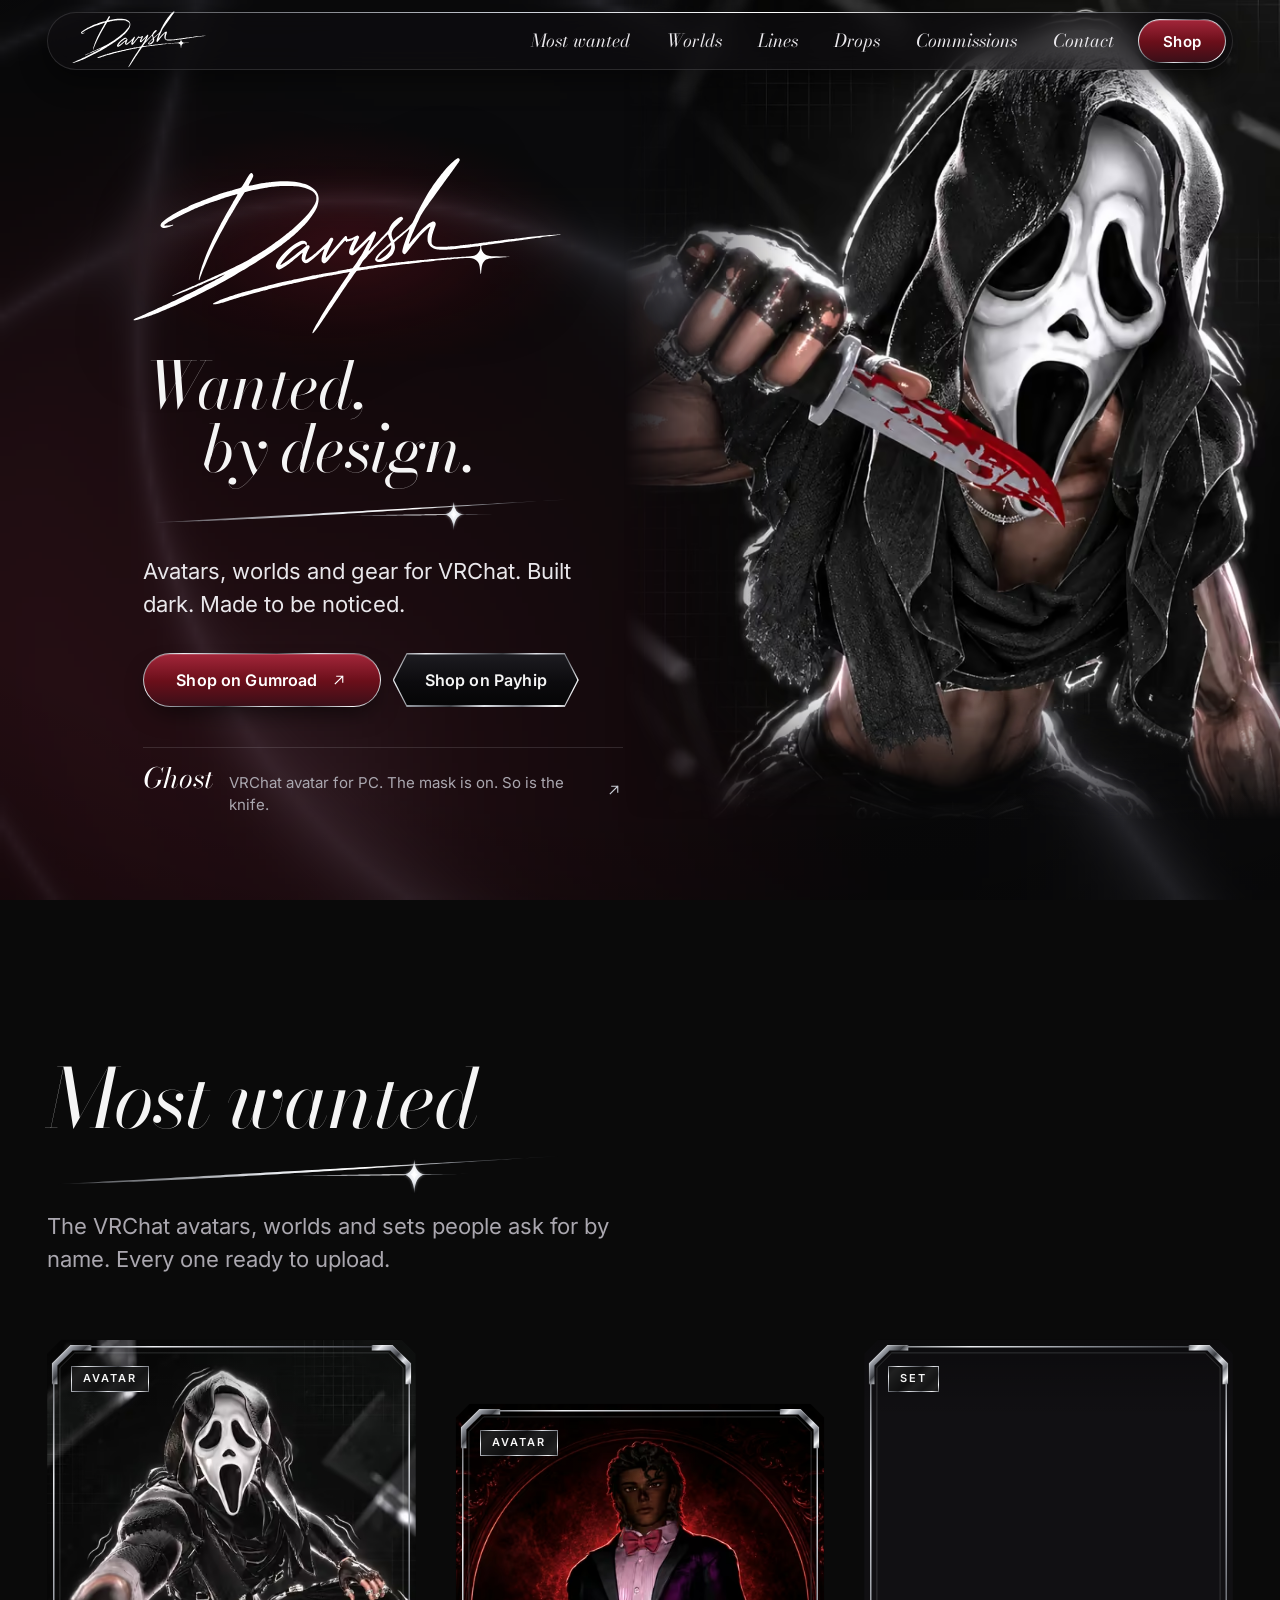
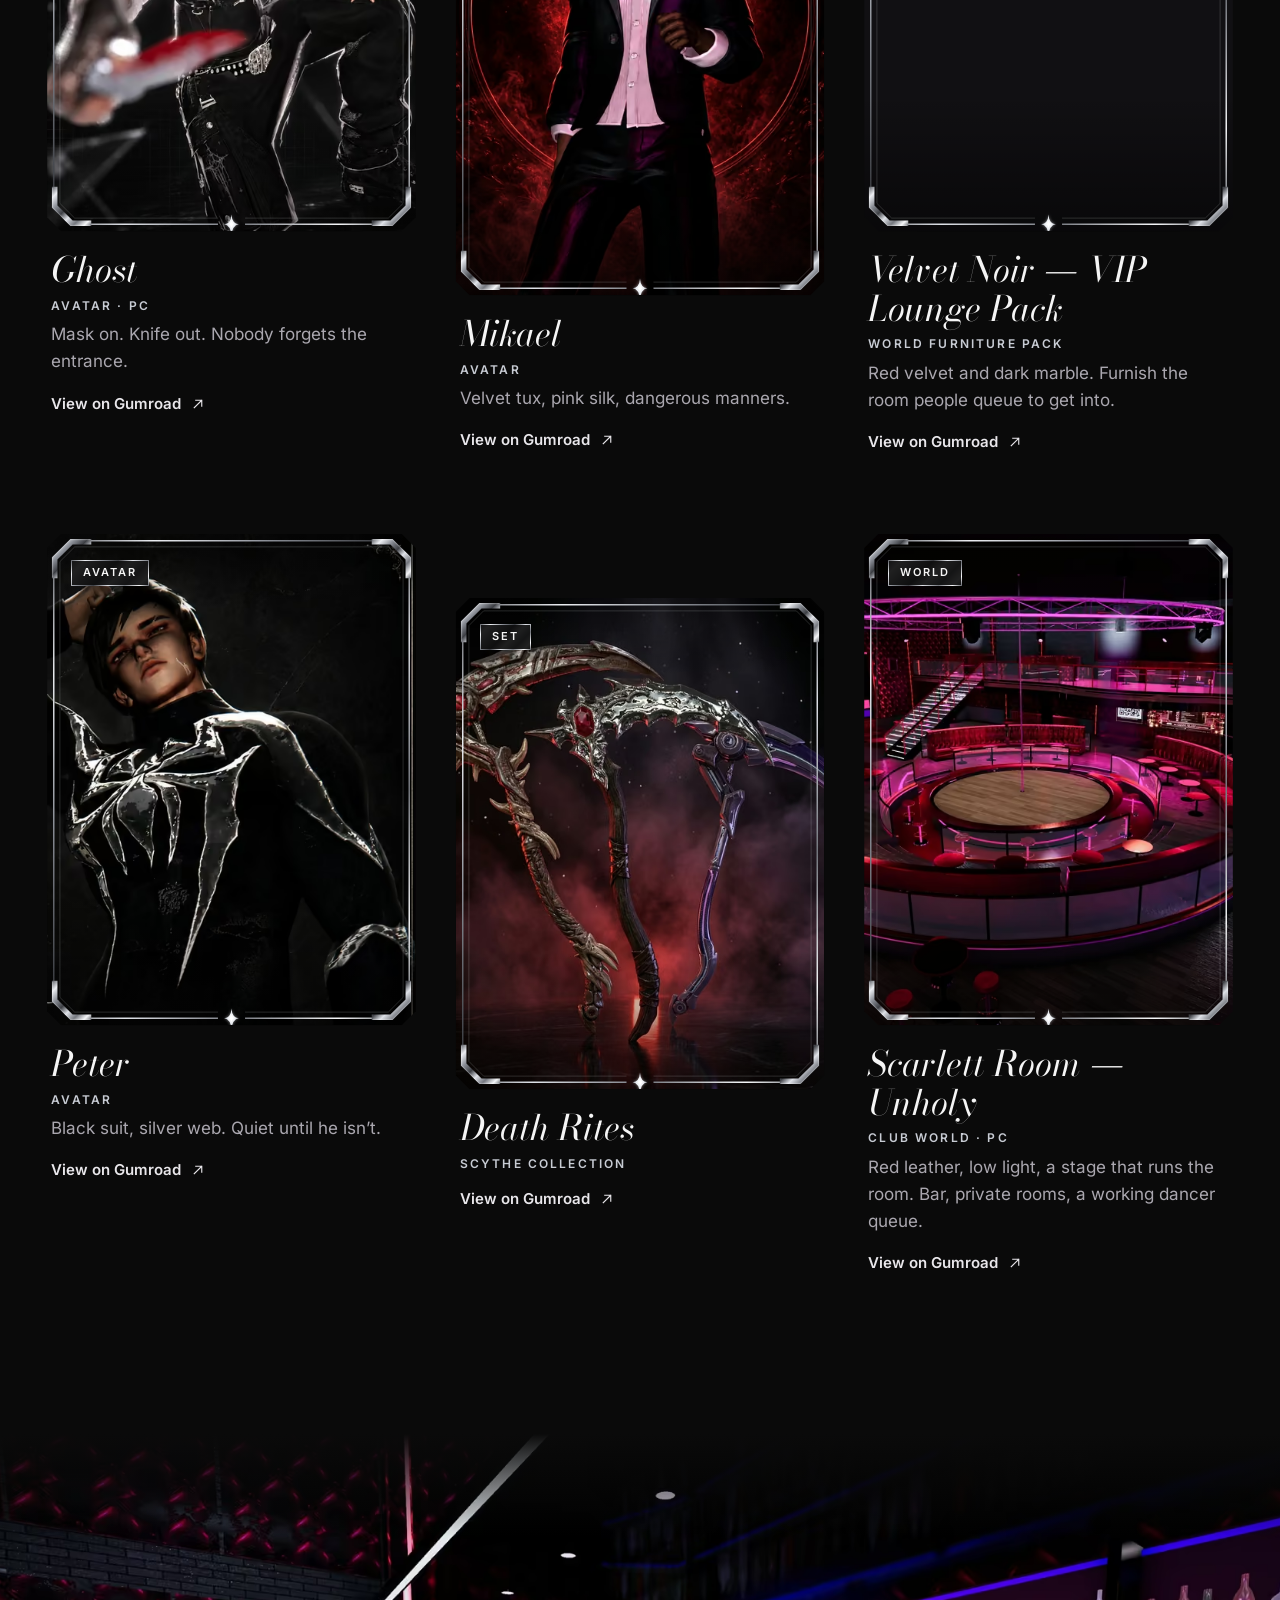
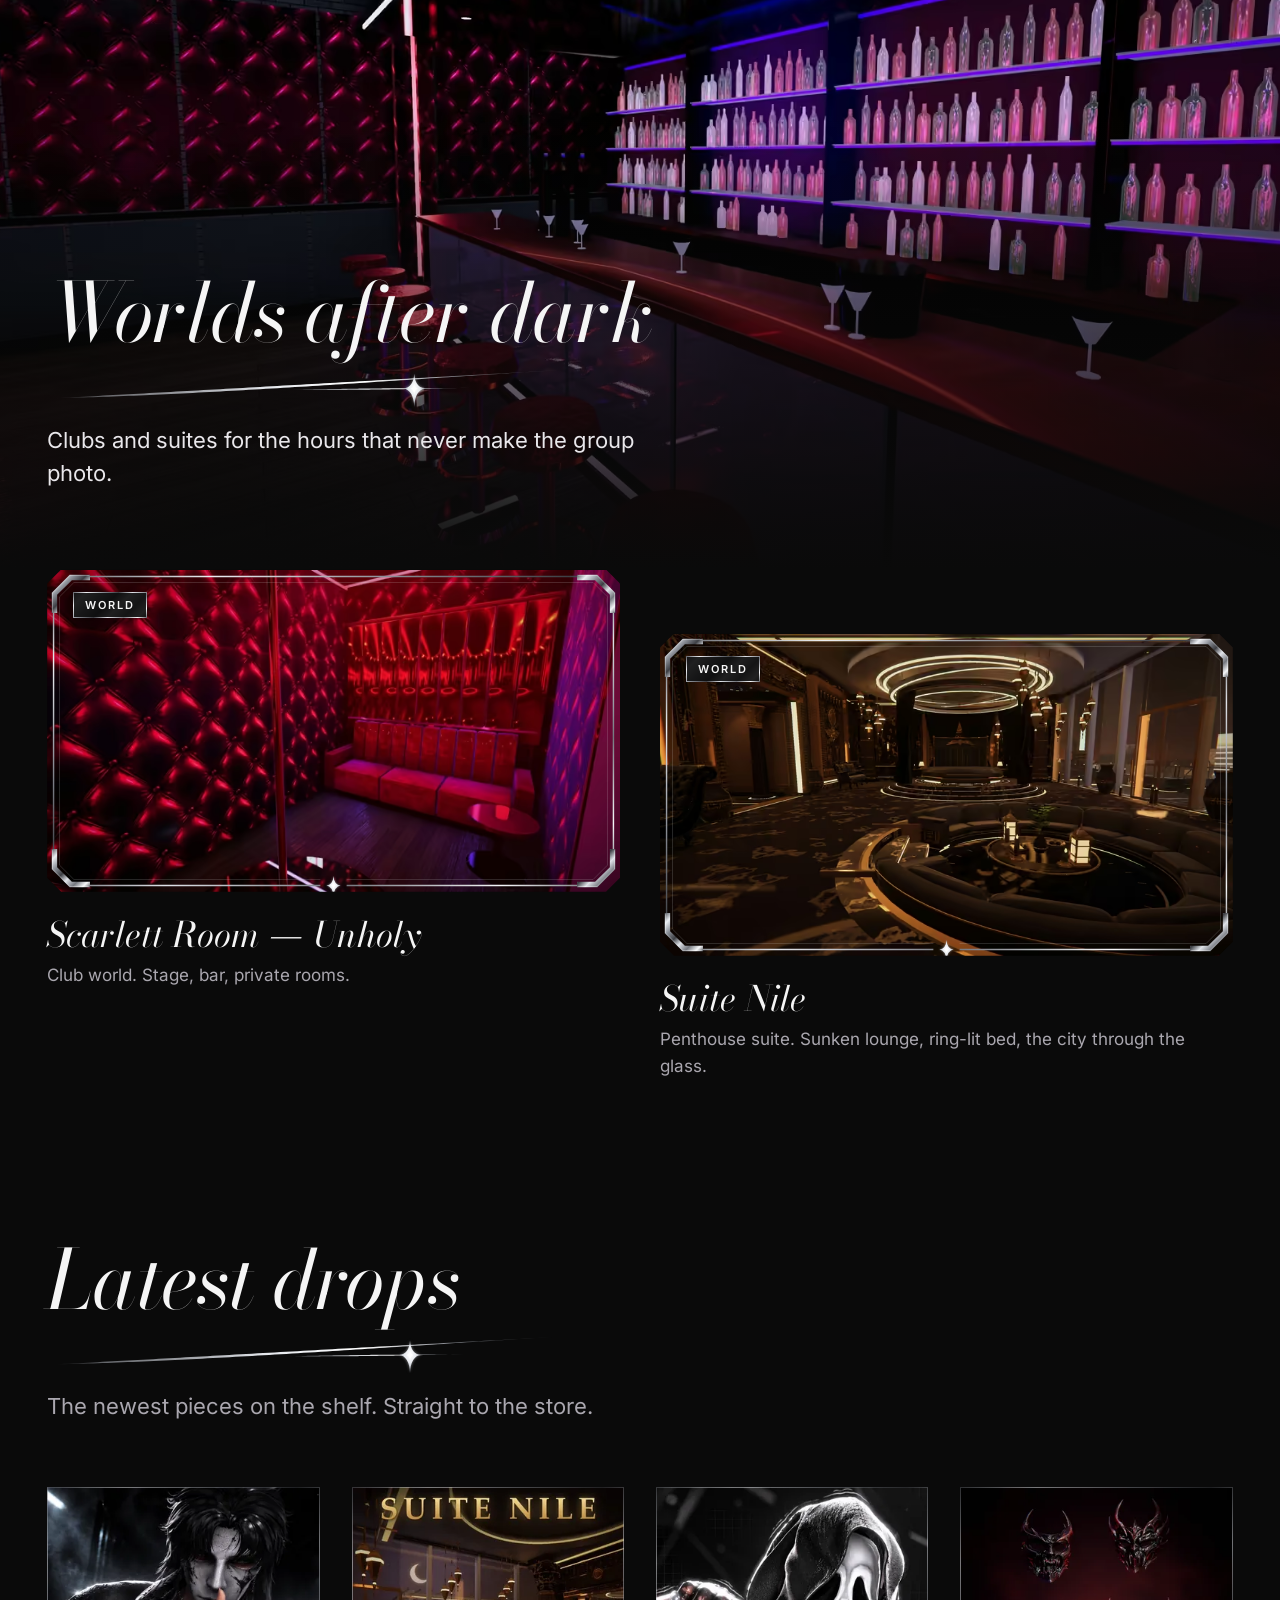
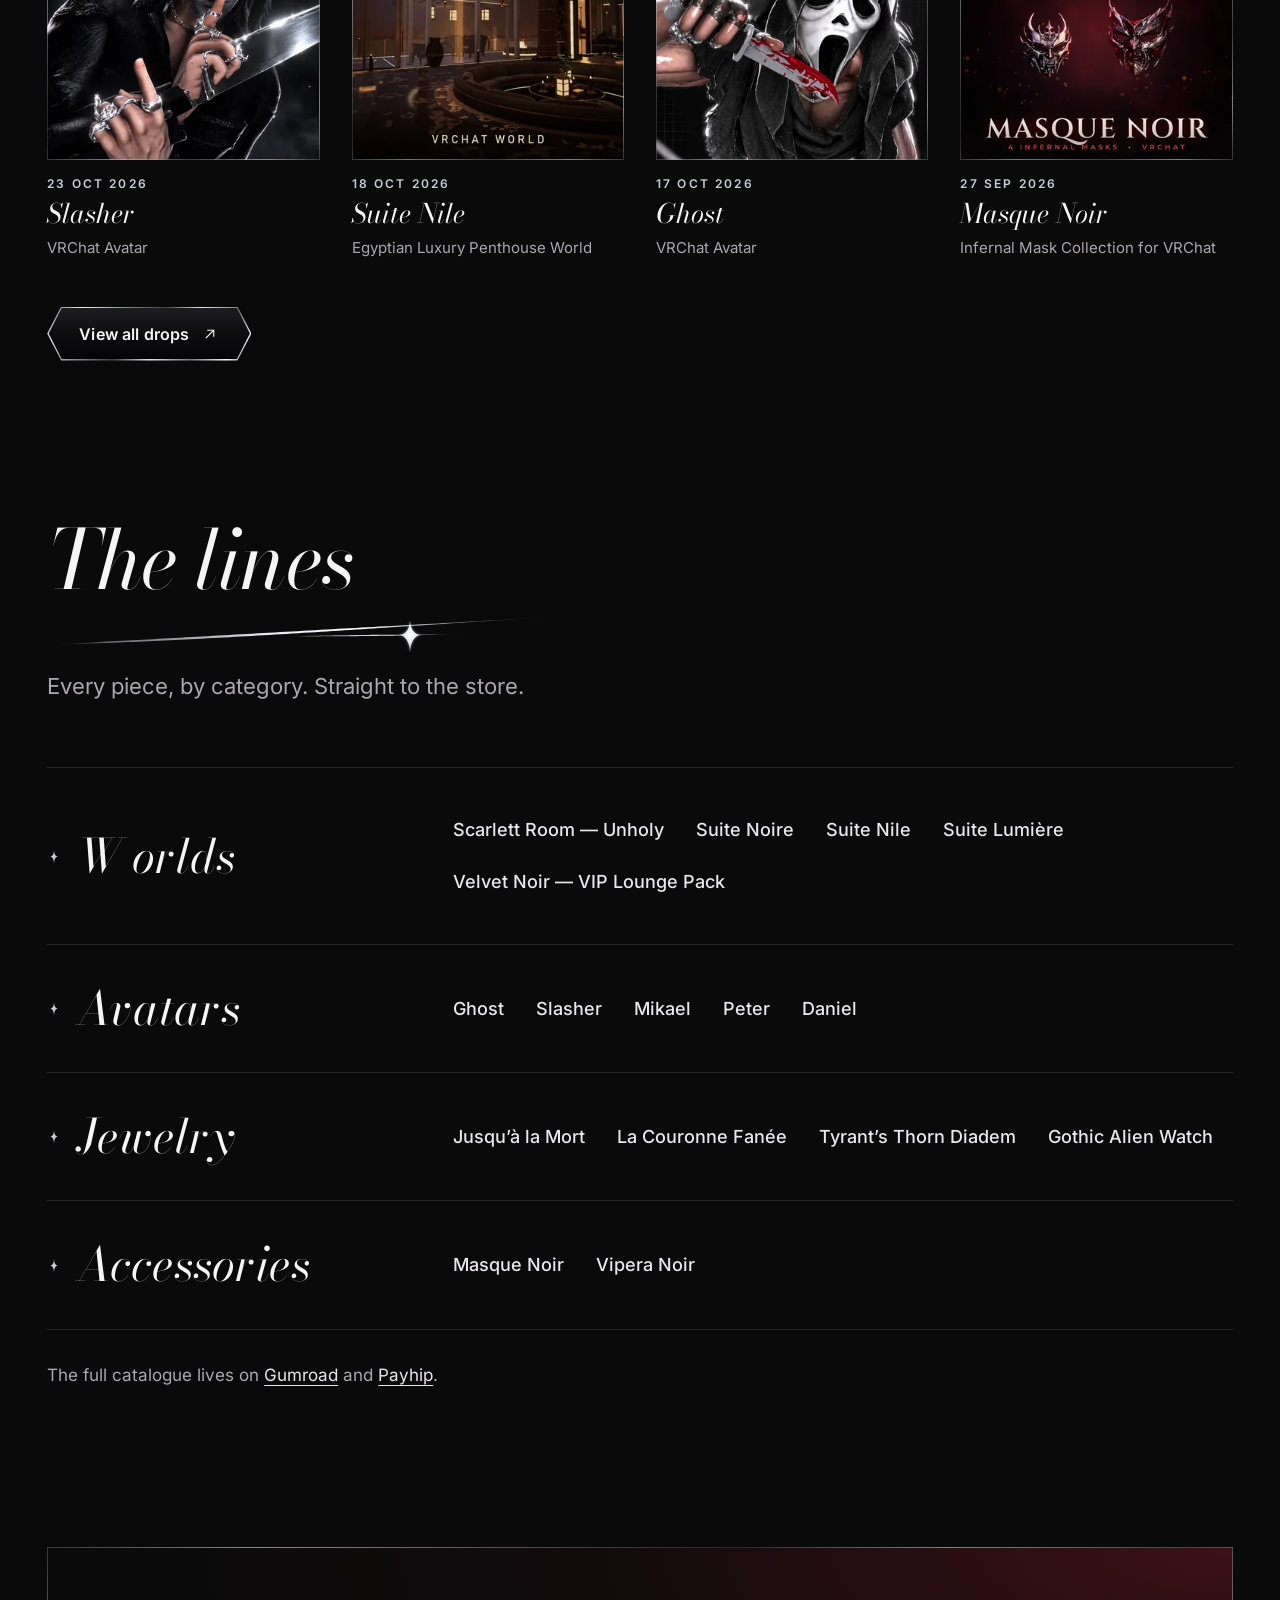
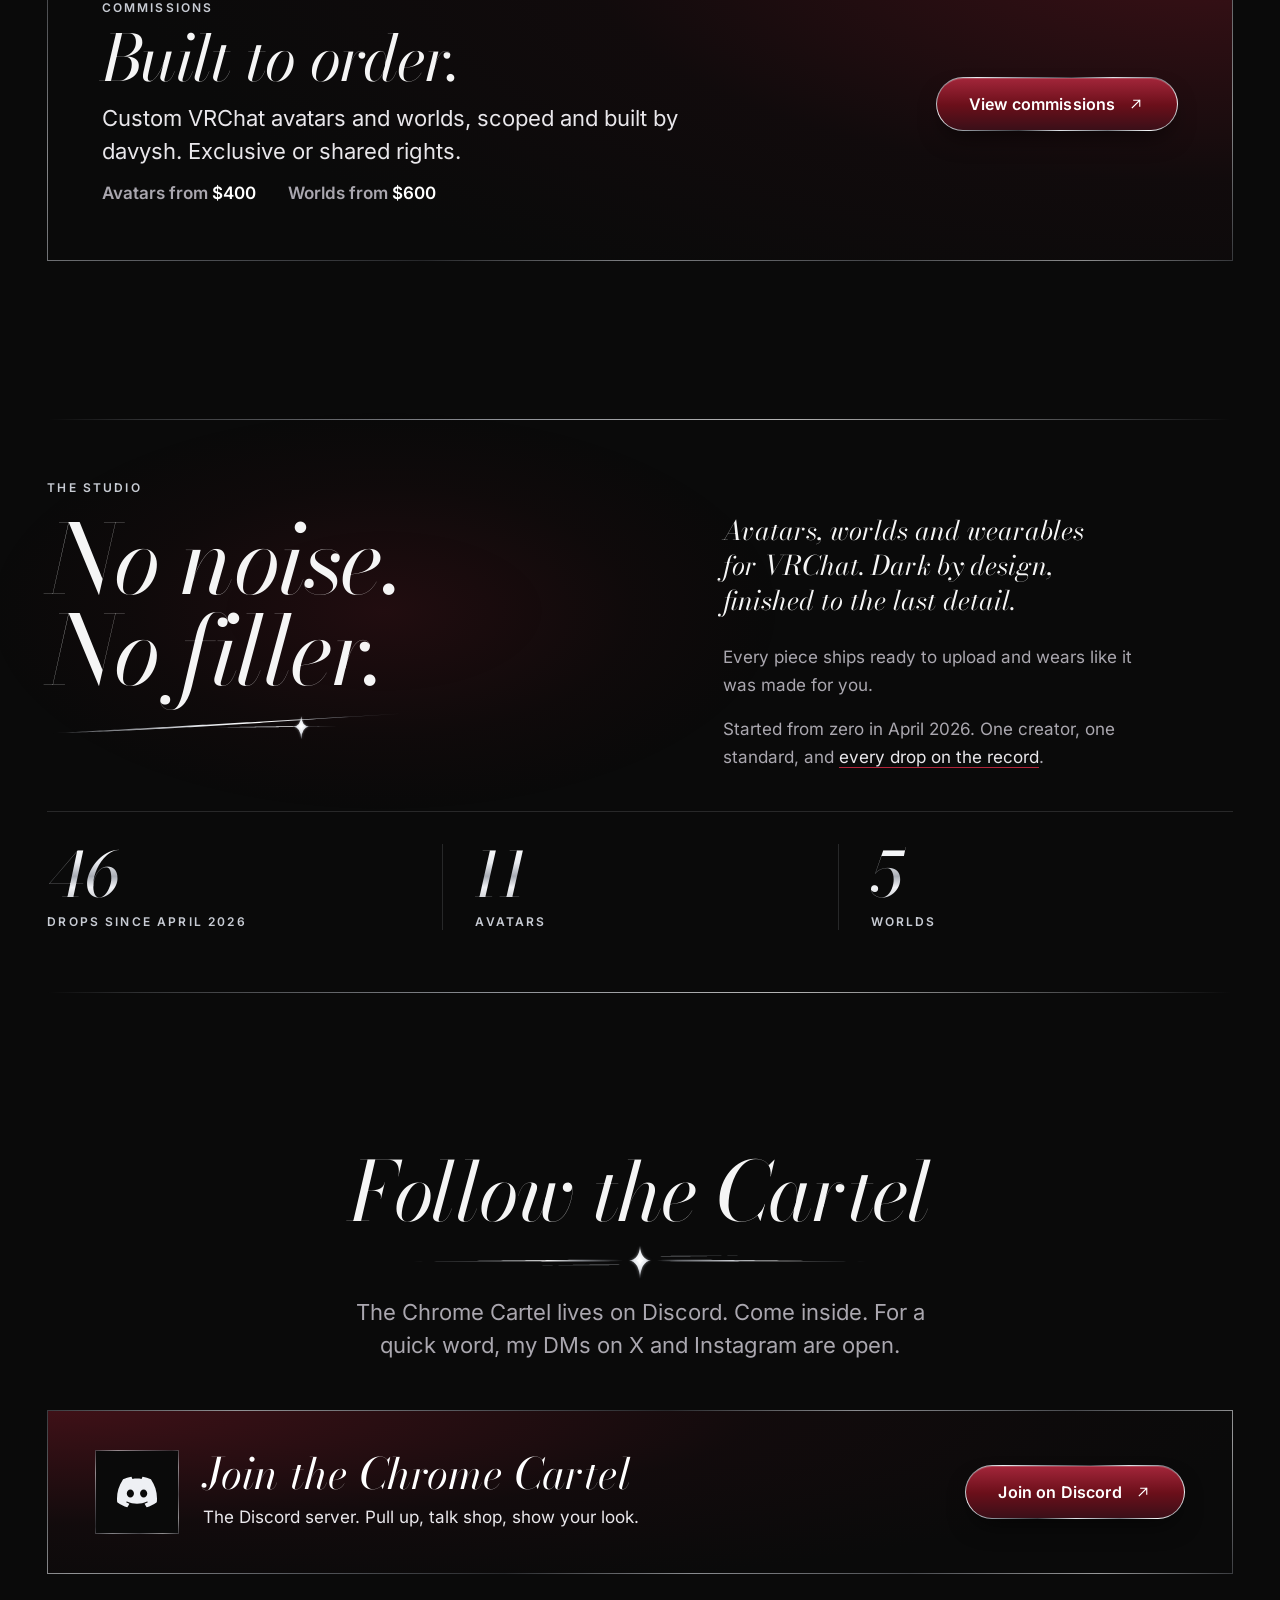
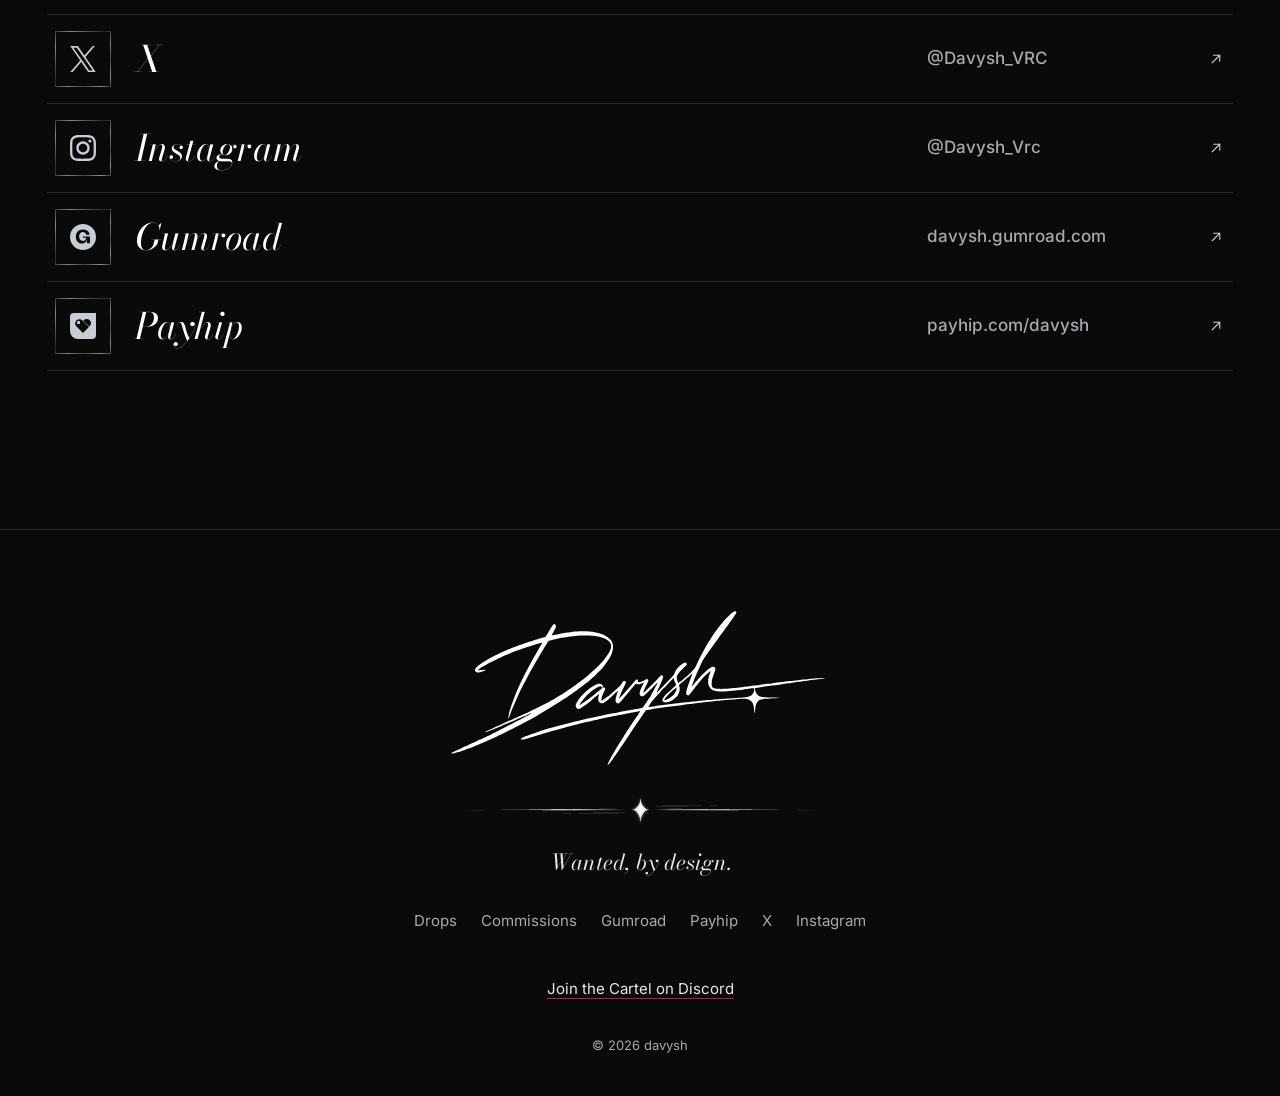
==== index.html @ 4b4caecd "v3.6: liquid chrome background" ====
<!doctype html>
<html lang="en">
<head>
<meta charset="utf-8">
<meta name="viewport" content="width=device-width, initial-scale=1">
<title>davysh — VRChat Avatar Creator. 3D Avatars, Worlds and Sets</title>
<meta name="description" content="davysh is a VRChat avatar creator: upload-ready 3D avatars for PC, club and penthouse worlds, furniture sets and jewelry. Ghost, Mikael, Scarlett Room and more.">
<link rel="canonical" href="https://davysh.com/">
<meta name="theme-color" content="#0A0A0A">
<meta name="color-scheme" content="dark">
<meta name="robots" content="index, follow, max-image-preview:large">
<meta name="author" content="davysh">
<meta property="og:type" content="website">
<meta property="og:site_name" content="davysh">
<meta property="og:locale" content="en_US">
<meta property="og:title" content="davysh — VRChat avatar creator. Wanted, by design.">
<meta property="og:description" content="Upload-ready 3D avatars, worlds and furniture sets for VRChat. Built dark. Made to be noticed.">
<meta property="og:url" content="https://davysh.com/">
<meta property="og:image" content="https://davysh.com/og.jpg">
<meta property="og:image:width" content="1200">
<meta property="og:image:height" content="630">
<meta property="og:image:type" content="image/jpeg">
<meta property="og:image:alt" content="davysh signature beside the masked Ghost VRChat avatar">
<meta name="twitter:card" content="summary_large_image">
<meta name="twitter:site" content="@Davysh_VRC">
<meta name="twitter:title" content="davysh — VRChat avatar creator. Wanted, by design.">
<meta name="twitter:description" content="Upload-ready 3D avatars, worlds and furniture sets for VRChat. Built dark. Made to be noticed.">
<meta name="twitter:image" content="https://davysh.com/og.jpg">
<meta name="twitter:image:alt" content="davysh signature beside the masked Ghost VRChat avatar">
<link rel="icon" href="/brand/favicon.svg?v=32" type="image/svg+xml">
<link rel="icon" href="/brand/favicon-32.png?v=32" type="image/png" sizes="32x32">
<link rel="icon" href="/brand/favicon.ico?v=32" sizes="any">
<link rel="apple-touch-icon" href="/brand/favicon-180.png?v=32">
<link rel="manifest" href="/site.webmanifest?v=32">
<link rel="sitemap" type="application/xml" href="/sitemap.xml">
<link rel="alternate" type="application/rss+xml" title="davysh drops" href="/drops/feed.xml">
<link rel="preload" as="image" type="image/avif" media="(max-width: 899.98px)" imagesrcset="img/hero-ghost-m-390.avif 390w, img/hero-ghost-m-600.avif 600w, img/hero-ghost-m-780.avif 780w" imagesizes="100vw" fetchpriority="high">
<link rel="preload" as="image" type="image/avif" media="(min-width: 900px)" imagesrcset="img/hero-ghost-d-720.avif 720w, img/hero-ghost-d-941.avif 941w" imagesizes="50vw" fetchpriority="high">
<link rel="preload" href="fonts/bodoni-moda-italic-latin.woff2" as="font" type="font/woff2" crossorigin>
<link rel="preload" href="fonts/inter-latin.woff2" as="font" type="font/woff2" crossorigin>
<link rel="stylesheet" href="styles.css">
<link rel="stylesheet" href="/bg.css">
<script>document.documentElement.classList.add('js')</script>
<script src="/analytics.js" defer></script>
<script type="application/ld+json">{"@context":"https://schema.org","@graph":[{"@type":"Organization","@id":"https://davysh.com/#davysh","name":"davysh","alternateName":["Davysh"],"url":"https://davysh.com/","logo":{"@type":"ImageObject","url":"https://davysh.com/brand/favicon-180.png","width":180,"height":180},"image":"https://davysh.com/og.jpg","slogan":"Wanted, by design.","description":"VRChat avatar creator. Upload-ready 3D avatars, worlds, furniture sets, jewelry and masks for VRChat.","knowsAbout":["VRChat avatars","VRChat worlds","3D avatar design","Unity","VRChat SDK3"],"sameAs":["https://davysh.gumroad.com","https://payhip.com/davysh","https://x.com/Davysh_VRC","https://instagram.com/Davysh_Vrc","https://discord.gg/SQxCcmQSXt"]},{"@type":"WebSite","@id":"https://davysh.com/#website","url":"https://davysh.com/","name":"davysh","alternateName":["d","a","v","y","s","h",".","c","o","m"],"inLanguage":"en","publisher":{"@id":"https://davysh.com/#davysh"}},{"@type":"WebPage","@id":"https://davysh.com/#webpage","url":"https://davysh.com/","name":"davysh — VRChat Avatar Creator. 3D Avatars, Worlds and Sets","isPartOf":{"@id":"https://davysh.com/#website"},"about":{"@id":"https://davysh.com/#davysh"},"primaryImageOfPage":{"@type":"ImageObject","url":"https://davysh.com/og.jpg","width":1200,"height":630},"mainEntity":{"@id":"https://davysh.com/#catalogue"},"inLanguage":"en"},{"@type":"ItemList","@id":"https://davysh.com/#catalogue","name":"davysh VRChat avatars, worlds and gear","numberOfItems":16,"itemListElement":[{"@type":"ListItem","position":1,"item":{"@type":"3DModel","name":"Ghost","url":"https://davysh.gumroad.com/l/ghost-vrchat-avatar","description":"VRChat avatar for PC. Mask on. Knife out. Nobody forgets the entrance.","creator":{"@id":"https://davysh.com/#davysh"},"image":"https://davysh.com/img/ghost-760.webp"}},{"@type":"ListItem","position":2,"item":{"@type":"3DModel","name":"Mikael","url":"https://davysh.gumroad.com/l/Michael","description":"VRChat avatar. Velvet tux, pink silk, dangerous manners.","creator":{"@id":"https://davysh.com/#davysh"},"image":"https://davysh.com/img/card-mikael-720.webp"}},{"@type":"ListItem","position":3,"item":{"@type":"3DModel","name":"Velvet Noir — VIP Lounge Pack","url":"https://davysh.gumroad.com/l/viplounge","description":"VRChat world furniture pack. Red velvet and dark marble.","creator":{"@id":"https://davysh.com/#davysh"},"image":"https://davysh.com/img/card-velvet-621.webp"}},{"@type":"ListItem","position":4,"item":{"@type":"3DModel","name":"Peter","url":"https://davysh.gumroad.com/l/Peter","description":"VRChat avatar. Black suit, silver web.","creator":{"@id":"https://davysh.com/#davysh"},"image":"https://davysh.com/img/card-peter-609.webp"}},{"@type":"ListItem","position":5,"item":{"@type":"3DModel","name":"Death Rites","url":"https://davysh.gumroad.com/l/deathrites","description":"Triple scythe collection for VRChat.","creator":{"@id":"https://davysh.com/#davysh"},"image":"https://davysh.com/img/card-deathrites-720.webp"}},{"@type":"ListItem","position":6,"item":{"@type":"3DModel","name":"Scarlett Room — Unholy","url":"https://davysh.gumroad.com/l/scarlettroomVRC","description":"VRChat club world for PC. Stage, bar, private rooms, a working dancer queue.","creator":{"@id":"https://davysh.com/#davysh"},"image":"https://davysh.com/img/card-scarlett-720.webp"}},{"@type":"ListItem","position":7,"item":{"@type":"3DModel","name":"Suite Nile","url":"https://davysh.gumroad.com/l/SuiteNile","description":"VRChat penthouse world. Sunken lounge, ring-lit bed, the city through the glass.","creator":{"@id":"https://davysh.com/#davysh"},"image":"https://davysh.com/img/suite-nile-1200.webp"}},{"@type":"ListItem","position":8,"item":{"@type":"3DModel","name":"Suite Noire","url":"https://davysh.gumroad.com/l/SuiteNoire","description":"VRChat world.","creator":{"@id":"https://davysh.com/#davysh"}}},{"@type":"ListItem","position":9,"item":{"@type":"3DModel","name":"Suite Lumière","url":"https://davysh.gumroad.com/l/suitelumiere","description":"VRChat world.","creator":{"@id":"https://davysh.com/#davysh"}}},{"@type":"ListItem","position":10,"item":{"@type":"3DModel","name":"Slasher","url":"https://davysh.gumroad.com/l/slasher-vrchat-avatar","description":"VRChat avatar.","creator":{"@id":"https://davysh.com/#davysh"}}},{"@type":"ListItem","position":11,"item":{"@type":"3DModel","name":"Jusqu’à la Mort","url":"https://davysh.gumroad.com/l/JQLM","description":"VRChat jewelry.","creator":{"@id":"https://davysh.com/#davysh"}}},{"@type":"ListItem","position":12,"item":{"@type":"3DModel","name":"La Couronne Fanée","url":"https://davysh.gumroad.com/l/COURONNE","description":"VRChat jewelry.","creator":{"@id":"https://davysh.com/#davysh"}}},{"@type":"ListItem","position":13,"item":{"@type":"3DModel","name":"Tyrant’s Thorn Diadem","url":"https://davysh.gumroad.com/l/Tyrant","description":"VRChat jewelry.","creator":{"@id":"https://davysh.com/#davysh"}}},{"@type":"ListItem","position":14,"item":{"@type":"3DModel","name":"Gothic Alien Watch","url":"https://davysh.gumroad.com/l/GAW","description":"VRChat jewelry.","creator":{"@id":"https://davysh.com/#davysh"}}},{"@type":"ListItem","position":15,"item":{"@type":"3DModel","name":"Masque Noir","url":"https://davysh.gumroad.com/l/MASQUENOIR","description":"VRChat accessory.","creator":{"@id":"https://davysh.com/#davysh"}}},{"@type":"ListItem","position":16,"item":{"@type":"3DModel","name":"Vipera Noir","url":"https://davysh.gumroad.com/l/VIPERANOIR","description":"VRChat accessory.","creator":{"@id":"https://davysh.com/#davysh"}}}]}]}</script>
</head>
<body>
<a class="skip" href="#main">Skip to content</a>
<div class="sky" aria-hidden="true"></div>

<header class="bar">
  <nav class="pill" aria-label="Primary">
    <a class="pill-mark" href="#top" aria-label="davysh, back to top"><img src="brand/signature.svg" width="720" height="302" alt="davysh"></a>
    <ul class="pill-links">
      <li class="hide-sm"><a href="#wanted">Most wanted</a></li>
      <li class="hide-sm"><a href="#worlds">Worlds</a></li>
      <li class="hide-sm"><a href="#lines">Lines</a></li>
      <li><a href="/drops/" data-goatcounter-click="click-drops-nav">Drops</a></li>
      <li><a href="/commissions/" data-goatcounter-click="click-commissions-nav">Commissions</a></li>
      <li class="hide-xs"><a href="#cartel">Contact</a></li>
    </ul>
    <a class="btn btn-wine btn-sm" href="https://davysh.gumroad.com" rel="noopener" data-goatcounter-click="click-gumroad-nav">Shop</a>
  </nav>
</header>

<main id="main">
  <section class="hero" id="top" aria-labelledby="hero-title">
    <figure class="hero-media">
      <picture>
          <source media="(min-width: 900px)" type="image/avif" srcset="img/hero-ghost-d-720.avif 720w, img/hero-ghost-d-941.avif 941w" sizes="50vw">
          <source media="(min-width: 900px)" type="image/webp" srcset="img/hero-ghost-d-720.webp 720w, img/hero-ghost-d-941.webp 941w" sizes="50vw">
          <source type="image/avif" srcset="img/hero-ghost-m-390.avif 390w, img/hero-ghost-m-600.avif 600w, img/hero-ghost-m-780.avif 780w" sizes="100vw">
          <source type="image/webp" srcset="img/hero-ghost-m-390.webp 390w, img/hero-ghost-m-600.webp 600w, img/hero-ghost-m-780.webp 780w" sizes="100vw">
          <img src="img/hero-ghost-m-600.webp" width="780" height="1194" alt="Ghost, a VRChat avatar for PC by davysh: a hooded figure in a white screaming mask, holding a bloodied knife to the mask’s mouth" fetchpriority="high" decoding="async">
        </picture>
    </figure>
    <div class="hero-copy">
      <h1 id="hero-title" class="hero-title"><span class="hero-sig"><img src="brand/signature.svg" width="720" height="302" alt="davysh." fetchpriority="high"></span><span class="hero-tag"><span class="ln"><span class="kw">W</span>anted,</span> <span class="ln">by design.</span></span><span class="sr-only"> VRChat avatar creator.</span></h1>
      <span class="divider divider-draw" aria-hidden="true"></span>
      <p class="hero-line">Avatars, worlds and gear for VRChat. Built dark. Made to be noticed.</p>
      <div class="hero-ctas">
        <a class="btn btn-wine" href="https://davysh.gumroad.com" rel="noopener" data-goatcounter-click="click-gumroad-hero">Shop on Gumroad <svg class="ico" viewBox="0 0 24 24" width="18" height="18" aria-hidden="true" focusable="false"><path d="M7 17 17 7M9 7h8v8" fill="none" stroke="currentColor" stroke-width="1.5" stroke-linecap="square"/></svg></a>
        <a class="btn btn-ghost" href="https://payhip.com/davysh" rel="noopener" data-goatcounter-click="click-payhip-hero">Shop on Payhip</a>
      </div>
      <a class="hero-feature" href="https://davysh.gumroad.com/l/ghost-vrchat-avatar" rel="noopener" data-goatcounter-click="click-product-ghost-vrchat-avatar-hero">
        <span class="hf-name">Ghost</span>
        <span class="hf-kind">VRChat avatar for PC. The mask is on. So is the knife.</span>
        <svg class="ico" viewBox="0 0 24 24" width="18" height="18" aria-hidden="true" focusable="false"><path d="M7 17 17 7M9 7h8v8" fill="none" stroke="currentColor" stroke-width="1.5" stroke-linecap="square"/></svg>
      </a>
    </div>
  </section>

  <section class="wanted" id="wanted" aria-labelledby="wanted-title">
    <div class="sec-head">
      <h2 id="wanted-title" class="sec-title">Most wanted</h2>
      <span class="divider" aria-hidden="true"></span>
      <p class="sec-lede">The VRChat avatars, worlds and sets people ask for by name. Every one ready to upload.</p>
    </div>
    <div class="gallery">
      <article class="card c-ghost">
        <a class="card-link" href="https://davysh.gumroad.com/l/ghost-vrchat-avatar" rel="noopener" data-goatcounter-click="click-product-ghost-vrchat-avatar-wanted">
          <div class="card-plate"><picture><source type="image/avif" srcset="img/ghost-480.avif 480w, img/ghost-760.avif 760w, img/ghost-941.avif 941w" sizes="(min-width: 1000px) 30vw, (min-width: 600px) 46vw, 92vw"><source type="image/webp" srcset="img/ghost-480.webp 480w, img/ghost-760.webp 760w, img/ghost-941.webp 941w" sizes="(min-width: 1000px) 30vw, (min-width: 600px) 46vw, 92vw"><img src="img/ghost-760.webp" width="941" height="1254" alt="Ghost VRChat avatar crouched in a black hood and white mask, pointing a bloodied knife at the viewer" loading="lazy" decoding="async"></picture><div class="badges"><span class="badge">Avatar</span></div></div>
          <div class="card-body">
            <h3 class="card-name">Ghost</h3>
            <p class="card-kind">Avatar · PC</p>
            <p class="card-desc">Mask on. Knife out. Nobody forgets the entrance.</p>
            <span class="card-cta">View on Gumroad <svg class="ico" viewBox="0 0 24 24" width="18" height="18" aria-hidden="true" focusable="false"><path d="M7 17 17 7M9 7h8v8" fill="none" stroke="currentColor" stroke-width="1.5" stroke-linecap="square"/></svg></span>
          </div>
        </a>
      </article>
      <article class="card c-mikael">
        <a class="card-link" href="https://davysh.gumroad.com/l/Michael" rel="noopener" data-goatcounter-click="click-product-michael-wanted">
          <div class="card-plate"><picture><source type="image/avif" srcset="img/card-mikael-480.avif 480w, img/card-mikael-720.avif 720w, img/card-mikael-940.avif 940w" sizes="(min-width: 1000px) 30vw, (min-width: 600px) 46vw, 92vw"><source type="image/webp" srcset="img/card-mikael-480.webp 480w, img/card-mikael-720.webp 720w, img/card-mikael-940.webp 940w" sizes="(min-width: 1000px) 30vw, (min-width: 600px) 46vw, 92vw"><img src="img/card-mikael-720.webp" width="940" height="1254" alt="Mikael VRChat avatar in a black velvet tuxedo, pink shirt and bow tie against red smoke" loading="lazy" decoding="async"></picture><div class="badges"><span class="badge">Avatar</span></div></div>
          <div class="card-body">
            <h3 class="card-name">Mikael</h3>
            <p class="card-kind">Avatar</p>
            <p class="card-desc">Velvet tux, pink silk, dangerous manners.</p>
            <span class="card-cta">View on Gumroad <svg class="ico" viewBox="0 0 24 24" width="18" height="18" aria-hidden="true" focusable="false"><path d="M7 17 17 7M9 7h8v8" fill="none" stroke="currentColor" stroke-width="1.5" stroke-linecap="square"/></svg></span>
          </div>
        </a>
      </article>
      <article class="card c-velvet">
        <a class="card-link" href="https://davysh.gumroad.com/l/viplounge" rel="noopener" data-goatcounter-click="click-product-viplounge-wanted">
          <div class="card-plate"><picture><source type="image/avif" srcset="img/card-velvet-480.avif 480w, img/card-velvet-621.avif 621w" sizes="(min-width: 1000px) 30vw, (min-width: 600px) 46vw, 92vw"><source type="image/webp" srcset="img/card-velvet-480.webp 480w, img/card-velvet-621.webp 621w" sizes="(min-width: 1000px) 30vw, (min-width: 600px) 46vw, 92vw"><img src="img/card-velvet-621.webp" width="621" height="828" alt="Velvet Noir VIP Lounge Pack, VRChat world furniture: a curved red velvet sofa under diamond-panel screens in a dark room" loading="lazy" decoding="async"></picture><div class="badges"><span class="badge">Set</span></div></div>
          <div class="card-body">
            <h3 class="card-name">Velvet Noir — VIP Lounge Pack</h3>
            <p class="card-kind">World furniture pack</p>
            <p class="card-desc">Red velvet and dark marble. Furnish the room people queue to get into.</p>
            <span class="card-cta">View on Gumroad <svg class="ico" viewBox="0 0 24 24" width="18" height="18" aria-hidden="true" focusable="false"><path d="M7 17 17 7M9 7h8v8" fill="none" stroke="currentColor" stroke-width="1.5" stroke-linecap="square"/></svg></span>
          </div>
        </a>
      </article>
      <article class="card c-peter">
        <a class="card-link" href="https://davysh.gumroad.com/l/Peter" rel="noopener" data-goatcounter-click="click-product-peter-wanted">
          <div class="card-plate"><picture><source type="image/avif" srcset="img/card-peter-480.avif 480w, img/card-peter-609.avif 609w" sizes="(min-width: 1000px) 30vw, (min-width: 600px) 46vw, 92vw"><source type="image/webp" srcset="img/card-peter-480.webp 480w, img/card-peter-609.webp 609w" sizes="(min-width: 1000px) 30vw, (min-width: 600px) 46vw, 92vw"><img src="img/card-peter-609.webp" width="609" height="811" alt="Peter VRChat avatar in a black suit with a silver web emblem, one hand in his hair" loading="lazy" decoding="async"></picture><div class="badges"><span class="badge">Avatar</span></div></div>
          <div class="card-body">
            <h3 class="card-name">Peter</h3>
            <p class="card-kind">Avatar</p>
            <p class="card-desc">Black suit, silver web. Quiet until he isn’t.</p>
            <span class="card-cta">View on Gumroad <svg class="ico" viewBox="0 0 24 24" width="18" height="18" aria-hidden="true" focusable="false"><path d="M7 17 17 7M9 7h8v8" fill="none" stroke="currentColor" stroke-width="1.5" stroke-linecap="square"/></svg></span>
          </div>
        </a>
      </article>
      <article class="card c-deathrites">
        <a class="card-link" href="https://davysh.gumroad.com/l/deathrites" rel="noopener" data-goatcounter-click="click-product-deathrites-wanted">
          <div class="card-plate"><picture><source type="image/avif" srcset="img/card-deathrites-480.avif 480w, img/card-deathrites-720.avif 720w, img/card-deathrites-960.avif 960w" sizes="(min-width: 1000px) 30vw, (min-width: 600px) 46vw, 92vw"><source type="image/webp" srcset="img/card-deathrites-480.webp 480w, img/card-deathrites-720.webp 720w, img/card-deathrites-960.webp 960w" sizes="(min-width: 1000px) 30vw, (min-width: 600px) 46vw, 92vw"><img src="img/card-deathrites-720.webp" width="960" height="1280" alt="Death Rites, three VRChat scythes in dark chrome with red gems, standing in red mist" loading="lazy" decoding="async"></picture><div class="badges"><span class="badge">Set</span></div></div>
          <div class="card-body">
            <h3 class="card-name">Death Rites</h3>
            <p class="card-kind">Scythe collection</p>
            <span class="card-cta">View on Gumroad <svg class="ico" viewBox="0 0 24 24" width="18" height="18" aria-hidden="true" focusable="false"><path d="M7 17 17 7M9 7h8v8" fill="none" stroke="currentColor" stroke-width="1.5" stroke-linecap="square"/></svg></span>
          </div>
        </a>
      </article>
      <article class="card c-scarlett">
        <a class="card-link" href="https://davysh.gumroad.com/l/scarlettroomVRC" rel="noopener" data-goatcounter-click="click-product-scarlettroomvrc-wanted">
          <div class="card-plate"><picture><source type="image/avif" srcset="img/card-scarlett-480.avif 480w, img/card-scarlett-720.avif 720w, img/card-scarlett-960.avif 960w" sizes="(min-width: 1000px) 30vw, (min-width: 600px) 46vw, 92vw"><source type="image/webp" srcset="img/card-scarlett-480.webp 480w, img/card-scarlett-720.webp 720w, img/card-scarlett-960.webp 960w" sizes="(min-width: 1000px) 30vw, (min-width: 600px) 46vw, 92vw"><img src="img/card-scarlett-720.webp" width="960" height="1280" alt="Scarlett Room — Unholy, a VRChat club world: a round stage ringed by red booths under a pink lighting truss" loading="lazy" decoding="async"></picture><div class="badges"><span class="badge">World</span></div></div>
          <div class="card-body">
            <h3 class="card-name">Scarlett Room — Unholy</h3>
            <p class="card-kind">Club world · PC</p>
            <p class="card-desc">Red leather, low light, a stage that runs the room. Bar, private rooms, a working dancer queue.</p>
            <span class="card-cta">View on Gumroad <svg class="ico" viewBox="0 0 24 24" width="18" height="18" aria-hidden="true" focusable="false"><path d="M7 17 17 7M9 7h8v8" fill="none" stroke="currentColor" stroke-width="1.5" stroke-linecap="square"/></svg></span>
          </div>
        </a>
      </article>
    </div>
  </section>

  <section class="worlds" id="worlds" aria-labelledby="worlds-title">
    <div class="worlds-band">
      <picture class="worlds-bg"><source type="image/avif" srcset="img/scarlett-band-960.avif 960w, img/scarlett-band-1600.avif 1600w, img/scarlett-band-2000.avif 2000w" sizes="100vw"><source type="image/webp" srcset="img/scarlett-band-960.webp 960w, img/scarlett-band-1600.webp 1600w, img/scarlett-band-2000.webp 2000w" sizes="100vw"><img src="img/scarlett-band-1600.webp" width="2000" height="1125" alt="" loading="lazy" decoding="async"></picture>
      <div class="worlds-head">
        <h2 id="worlds-title" class="sec-title"><span class="kw">W</span>orlds after dark</h2>
        <span class="divider" aria-hidden="true"></span>
        <p class="sec-lede">Clubs and suites for the hours that never make the group photo.</p>
      </div>
    </div>
    <div class="world-pair">
      <a class="world" href="https://davysh.gumroad.com/l/scarlettroomVRC" rel="noopener" data-goatcounter-click="click-product-scarlettroomvrc-worlds">
        <span class="world-plate"><picture><source type="image/avif" srcset="img/scarlett-room-640.avif 640w, img/scarlett-room-960.avif 960w" sizes="(min-width: 760px) 45vw, 92vw"><source type="image/webp" srcset="img/scarlett-room-640.webp 640w, img/scarlett-room-960.webp 960w" sizes="(min-width: 760px) 45vw, 92vw"><img src="img/scarlett-room-960.webp" width="960" height="540" alt="Scarlett Room — Unholy VRChat club world: a private room lined in red tufted leather with a low booth" loading="lazy" decoding="async"></picture><span class="badges"><span class="badge">World</span></span></span>
        <span class="world-name">Scarlett Room — Unholy</span>
        <span class="world-kind">Club world. Stage, bar, private rooms.</span>
      </a>
      <a class="world" href="https://davysh.gumroad.com/l/SuiteNile" rel="noopener" data-goatcounter-click="click-product-suitenile-worlds">
        <span class="world-plate"><picture><source type="image/avif" srcset="img/suite-nile-800.avif 800w, img/suite-nile-1200.avif 1200w, img/suite-nile-1600.avif 1600w, img/suite-nile-2000.avif 2000w" sizes="(min-width: 760px) 45vw, 92vw"><source type="image/webp" srcset="img/suite-nile-800.webp 800w, img/suite-nile-1200.webp 1200w, img/suite-nile-1600.webp 1600w, img/suite-nile-2000.webp 2000w" sizes="(min-width: 760px) 45vw, 92vw"><img src="img/suite-nile-1200.webp" width="2000" height="1125" alt="Suite Nile VRChat penthouse world: a gold-lit Egyptian penthouse with a sunken lounge in the foreground, a ring-lit bed on a raised dais and hieroglyph-carved walls, city lights through the glass" loading="lazy" decoding="async"></picture><span class="badges"><span class="badge">World</span></span></span>
        <span class="world-name">Suite Nile</span>
        <span class="world-kind">Penthouse suite. Sunken lounge, ring-lit bed, the city through the glass.</span>
      </a>
    </div>
  </section>

<!-- drops:home:start -->
  <section class="drops-home" id="drops" aria-labelledby="drops-title">
    <div class="sec-head">
      <h2 id="drops-title" class="sec-title">Latest drops</h2>
      <span class="divider" aria-hidden="true"></span>
      <p class="sec-lede">The newest pieces on the shelf. Straight to the store.</p>
    </div>
    <ul class="drop-grid" aria-label="Latest drops">
        <li class="drop"><a class="drop-link" href="https://davysh.gumroad.com/l/slasher-vrchat-avatar" rel="noopener" data-goatcounter-click="click-drop-slasher-vrchat-avatar-home"><span class="drop-plate"><img src="/drops/img/slasher-vrchat-avatar-505f7751-720.webp" srcset="/drops/img/slasher-vrchat-avatar-505f7751-360.webp 360w, /drops/img/slasher-vrchat-avatar-505f7751-720.webp 600w" sizes="(min-width: 1100px) 300px, (min-width: 700px) 30vw, 46vw" width="600" height="600" alt="Slasher" loading="lazy" decoding="async"></span><time class="drop-date" datetime="2026-10-23">23 Oct 2026</time><span class="drop-name">Slasher</span><span class="drop-kind">VRChat Avatar</span></a></li>
        <li class="drop"><a class="drop-link" href="https://davysh.gumroad.com/l/SuiteNile" rel="noopener" data-goatcounter-click="click-drop-suitenile-home"><span class="drop-plate"><img src="/drops/img/suitenile-f93b896a-720.webp" srcset="/drops/img/suitenile-f93b896a-360.webp 360w, /drops/img/suitenile-f93b896a-720.webp 600w" sizes="(min-width: 1100px) 300px, (min-width: 700px) 30vw, 46vw" width="600" height="600" alt="Suite Nile" loading="lazy" decoding="async"></span><time class="drop-date" datetime="2026-10-18">18 Oct 2026</time><span class="drop-name">Suite Nile</span><span class="drop-kind">Egyptian Luxury Penthouse World</span></a></li>
        <li class="drop"><a class="drop-link" href="https://davysh.gumroad.com/l/ghost-vrchat-avatar" rel="noopener" data-goatcounter-click="click-drop-ghost-vrchat-avatar-home"><span class="drop-plate"><img src="/drops/img/ghost-vrchat-avatar-793eca69-720.webp" srcset="/drops/img/ghost-vrchat-avatar-793eca69-360.webp 360w, /drops/img/ghost-vrchat-avatar-793eca69-720.webp 600w" sizes="(min-width: 1100px) 300px, (min-width: 700px) 30vw, 46vw" width="600" height="600" alt="Ghost" loading="lazy" decoding="async"></span><time class="drop-date" datetime="2026-10-17">17 Oct 2026</time><span class="drop-name">Ghost</span><span class="drop-kind">VRChat Avatar</span></a></li>
        <li class="drop"><a class="drop-link" href="https://davysh.gumroad.com/l/MASQUENOIR" rel="noopener" data-goatcounter-click="click-drop-masquenoir-home"><span class="drop-plate"><img src="/drops/img/masquenoir-8b733eca-720.webp" srcset="/drops/img/masquenoir-8b733eca-360.webp 360w, /drops/img/masquenoir-8b733eca-720.webp 600w" sizes="(min-width: 1100px) 300px, (min-width: 700px) 30vw, 46vw" width="600" height="600" alt="Masque Noir" loading="lazy" decoding="async"></span><time class="drop-date" datetime="2026-09-27">27 Sep 2026</time><span class="drop-name">Masque Noir</span><span class="drop-kind">Infernal Mask Collection for VRChat</span></a></li>
    </ul>
    <a class="btn btn-ghost drops-all" href="/drops/" data-goatcounter-click="click-drops-all-home">View all drops <svg class="ico" viewBox="0 0 24 24" width="18" height="18" aria-hidden="true" focusable="false"><path d="M7 17 17 7M9 7h8v8" fill="none" stroke="currentColor" stroke-width="1.5" stroke-linecap="square"/></svg></a>
  </section>
  <!-- drops:home:end -->
  <section class="lines" id="lines" aria-labelledby="lines-title">
    <div class="sec-head">
      <h2 id="lines-title" class="sec-title">The lines</h2>
      <span class="divider" aria-hidden="true"></span>
      <p class="sec-lede">Every piece, by category. Straight to the store.</p>
    </div>
    <ul class="line-list">
        <li class="line">
          <h3 class="line-name"><svg class="star" viewBox="0 0 24 26" width="14" height="15" aria-hidden="true" focusable="false"><path d="M12 2Q12.43 12.23 18.2 13 12.43 13.88 12 25.5 11.57 13.88 5.8 13 11.57 12.23 12 2Z" fill="currentColor"/></svg><span class="kw">W</span>orlds</h3>
          <ul class="line-items" aria-label="Worlds"><li><a href="https://davysh.gumroad.com/l/scarlettroomVRC" rel="noopener" data-goatcounter-click="click-product-scarlettroomvrc-lines">Scarlett Room — Unholy</a></li><li><a href="https://davysh.gumroad.com/l/SuiteNoire" rel="noopener" data-goatcounter-click="click-product-suitenoire-lines">Suite Noire</a></li><li><a href="https://davysh.gumroad.com/l/SuiteNile" rel="noopener" data-goatcounter-click="click-product-suitenile-lines">Suite Nile</a></li><li><a href="https://davysh.gumroad.com/l/suitelumiere" rel="noopener" data-goatcounter-click="click-product-suitelumiere-lines">Suite Lumière</a></li><li><a href="https://davysh.gumroad.com/l/viplounge" rel="noopener" data-goatcounter-click="click-product-viplounge-lines">Velvet Noir — VIP Lounge Pack</a></li></ul>
        </li>
        <li class="line">
          <h3 class="line-name"><svg class="star" viewBox="0 0 24 26" width="14" height="15" aria-hidden="true" focusable="false"><path d="M12 2Q12.43 12.23 18.2 13 12.43 13.88 12 25.5 11.57 13.88 5.8 13 11.57 12.23 12 2Z" fill="currentColor"/></svg>Avatars</h3>
          <ul class="line-items" aria-label="Avatars"><li><a href="https://davysh.gumroad.com/l/ghost-vrchat-avatar" rel="noopener" data-goatcounter-click="click-product-ghost-vrchat-avatar-lines">Ghost</a></li><li><a href="https://davysh.gumroad.com/l/slasher-vrchat-avatar" rel="noopener" data-goatcounter-click="click-product-slasher-vrchat-avatar-lines">Slasher</a></li><li><a href="https://davysh.gumroad.com/l/Michael" rel="noopener" data-goatcounter-click="click-product-michael-lines">Mikael</a></li><li><a href="https://davysh.gumroad.com/l/Peter" rel="noopener" data-goatcounter-click="click-product-peter-lines">Peter</a></li><li><a href="https://davysh.gumroad.com/l/Daniel" rel="noopener" data-goatcounter-click="click-product-daniel-lines">Daniel</a></li></ul>
        </li>
        <li class="line">
          <h3 class="line-name"><svg class="star" viewBox="0 0 24 26" width="14" height="15" aria-hidden="true" focusable="false"><path d="M12 2Q12.43 12.23 18.2 13 12.43 13.88 12 25.5 11.57 13.88 5.8 13 11.57 12.23 12 2Z" fill="currentColor"/></svg>Jewelry</h3>
          <ul class="line-items" aria-label="Jewelry"><li><a href="https://davysh.gumroad.com/l/JQLM" rel="noopener" data-goatcounter-click="click-product-jqlm-lines">Jusqu’à la Mort</a></li><li><a href="https://davysh.gumroad.com/l/COURONNE" rel="noopener" data-goatcounter-click="click-product-couronne-lines">La Couronne Fanée</a></li><li><a href="https://davysh.gumroad.com/l/Tyrant" rel="noopener" data-goatcounter-click="click-product-tyrant-lines">Tyrant’s Thorn Diadem</a></li><li><a href="https://davysh.gumroad.com/l/GAW" rel="noopener" data-goatcounter-click="click-product-gaw-lines">Gothic Alien Watch</a></li></ul>
        </li>
        <li class="line">
          <h3 class="line-name"><svg class="star" viewBox="0 0 24 26" width="14" height="15" aria-hidden="true" focusable="false"><path d="M12 2Q12.43 12.23 18.2 13 12.43 13.88 12 25.5 11.57 13.88 5.8 13 11.57 12.23 12 2Z" fill="currentColor"/></svg>Accessories</h3>
          <ul class="line-items" aria-label="Accessories"><li><a href="https://davysh.gumroad.com/l/MASQUENOIR" rel="noopener" data-goatcounter-click="click-product-masquenoir-lines">Masque Noir</a></li><li><a href="https://davysh.gumroad.com/l/VIPERANOIR" rel="noopener" data-goatcounter-click="click-product-viperanoir-lines">Vipera Noir</a></li></ul>
        </li>
    </ul>
    <p class="lines-more">The full catalogue lives on <a href="https://davysh.gumroad.com" rel="noopener" data-goatcounter-click="click-gumroad-catalogue">Gumroad</a> and <a href="https://payhip.com/davysh" rel="noopener" data-goatcounter-click="click-payhip-catalogue">Payhip</a>.</p>
  </section>

  <section class="teaser" id="commissions" aria-labelledby="teaser-title">
    <div class="teaser-panel">
      <div class="teaser-copy">
        <p class="eyebrow">Commissions</p>
        <h2 id="teaser-title" class="teaser-title">Built to order.</h2>
        <p class="teaser-line">Custom VRChat avatars and worlds, scoped and built by davysh. Exclusive or shared rights.</p>
        <p class="teaser-prices"><span>Avatars from <strong>$400</strong></span><span>Worlds from <strong>$600</strong></span></p>
      </div>
      <a class="btn btn-wine" href="/commissions/" data-goatcounter-click="click-commissions-teaser">View commissions <svg class="ico" viewBox="0 0 24 24" width="18" height="18" aria-hidden="true" focusable="false"><path d="M7 17 17 7M9 7h8v8" fill="none" stroke="currentColor" stroke-width="1.5" stroke-linecap="square"/></svg></a>
    </div>
  </section>

  <section class="about" id="about" aria-labelledby="about-title">
    <div class="about-panel">
      <div class="about-head">
        <p class="eyebrow">The studio</p>
        <h2 id="about-title" class="about-title">No noise. <br>No filler.</h2>
        <span class="divider" aria-hidden="true"></span>
      </div>
      <div class="about-body">
        <p class="about-lead">Avatars, worlds and wearables for VRChat. Dark by design, finished to the last detail.</p>
        <p>Every piece ships ready to upload and wears like it was made for you.</p>
        <p>Started from zero in April 2026. One creator, one standard, and <a href="/drops/" data-goatcounter-click="click-drops-about">every drop on the record</a>.</p>
      </div>
      <!-- drops:stats:start -->
      <ul class="about-facts" aria-label="On the record"><li><span class="fact-num">46</span><span class="fact-label">Drops since April 2026</span></li><li><span class="fact-num">11</span><span class="fact-label">Avatars</span></li><li><span class="fact-num">5</span><span class="fact-label">Worlds</span></li></ul>
      <!-- drops:stats:end -->
    </div>
  </section>

  <section class="cartel" id="cartel" aria-labelledby="cartel-title">
    <div class="sec-head sec-head-center">
      <h2 id="cartel-title" class="sec-title cartel-title">Follow the Cartel</h2>
      <span class="divider divider-center" aria-hidden="true"></span>
      <p class="sec-lede">The Chrome Cartel lives on Discord. Come inside. For a quick word, my DMs on X and Instagram are open.</p>
    </div>
    <a class="cartel-join" href="https://discord.gg/SQxCcmQSXt" target="_blank" rel="noopener" data-goatcounter-click="click-discord-cartel">
      <span class="tile tile-lg"><svg class="pf pf-dc" viewBox="0 0 24 24" width="36" height="36" aria-hidden="true" focusable="false"><path fill="currentColor" d="M20.317 4.3698a19.7913 19.7913 0 00-4.8851-1.5152.0741.0741 0 00-.0785.0371c-.211.3753-.4447.8648-.6083 1.2495-1.8447-.2762-3.68-.2762-5.4868 0-.1636-.3933-.4058-.8742-.6177-1.2495a.077.077 0 00-.0785-.037 19.7363 19.7363 0 00-4.8852 1.515.0699.0699 0 00-.0321.0277C.5334 9.0458-.319 13.5799.0992 18.0578a.0824.0824 0 00.0312.0561c2.0528 1.5076 4.0413 2.4228 5.9929 3.0294a.0777.0777 0 00.0842-.0276c.4616-.6304.8731-1.2952 1.226-1.9942a.076.076 0 00-.0416-.1057c-.6528-.2476-1.2743-.5495-1.8722-.8923a.077.077 0 01-.0076-.1277c.1258-.0943.2517-.1923.3718-.2914a.0743.0743 0 01.0776-.0105c3.9278 1.7933 8.18 1.7933 12.0614 0a.0739.0739 0 01.0785.0095c.1202.099.246.1981.3728.2924a.077.077 0 01-.0066.1276 12.2986 12.2986 0 01-1.873.8914.0766.0766 0 00-.0407.1067c.3604.698.7719 1.3628 1.225 1.9932a.076.076 0 00.0842.0286c1.961-.6067 3.9495-1.5219 6.0023-3.0294a.077.077 0 00.0313-.0552c.5004-5.177-.8382-9.6739-3.5485-13.6604a.061.061 0 00-.0312-.0286zM8.02 15.3312c-1.1825 0-2.1569-1.0857-2.1569-2.419 0-1.3332.9555-2.4189 2.157-2.4189 1.2108 0 2.1757 1.0952 2.1568 2.419 0 1.3332-.9555 2.4189-2.1569 2.4189zm7.9748 0c-1.1825 0-2.1569-1.0857-2.1569-2.419 0-1.3332.9554-2.4189 2.1569-2.4189 1.2108 0 2.1757 1.0952 2.1568 2.419 0 1.3332-.946 2.4189-2.1568 2.4189Z"/></svg></span>
      <span class="cj-text"><span class="cj-name">Join the Chrome Cartel</span><span class="cj-line">The Discord server. Pull up, talk shop, show your look.</span></span>
      <span class="btn btn-wine cj-btn">Join on Discord <svg class="ico" viewBox="0 0 24 24" width="18" height="18" aria-hidden="true" focusable="false"><path d="M7 17 17 7M9 7h8v8" fill="none" stroke="currentColor" stroke-width="1.5" stroke-linecap="square"/></svg></span>
    </a>
    <ul class="find-list">
      <li><a href="https://x.com/Davysh_VRC" target="_blank" rel="me noopener" data-goatcounter-click="click-x-follow"><span class="tile"><svg class="pf pf-x" viewBox="0 0 24 24" width="36" height="36" aria-hidden="true" focusable="false"><path fill="currentColor" d="M14.234 10.162 22.977 0h-2.072l-7.591 8.824L7.251 0H.258l9.168 13.343L.258 24H2.33l8.016-9.318L16.749 24h6.993zm-2.837 3.299-.929-1.329L3.076 1.56h3.182l5.965 8.532.929 1.329 7.754 11.09h-3.182z"/></svg></span><span class="fl-where">X</span><span class="fl-handle">@Davysh_VRC</span><svg class="ico" viewBox="0 0 24 24" width="18" height="18" aria-hidden="true" focusable="false"><path d="M7 17 17 7M9 7h8v8" fill="none" stroke="currentColor" stroke-width="1.5" stroke-linecap="square"/></svg></a></li>
      <li><a href="https://instagram.com/Davysh_Vrc" target="_blank" rel="me noopener" data-goatcounter-click="click-instagram-follow"><span class="tile"><svg class="pf pf-ig" viewBox="0 0 24 24" width="36" height="36" aria-hidden="true" focusable="false"><path fill="currentColor" d="M7.0301.084c-1.2768.0602-2.1487.264-2.911.5634-.7888.3075-1.4575.72-2.1228 1.3877-.6652.6677-1.075 1.3368-1.3802 2.127-.2954.7638-.4956 1.6365-.552 2.914-.0564 1.2775-.0689 1.6882-.0626 4.947.0062 3.2586.0206 3.6671.0825 4.9473.061 1.2765.264 2.1482.5635 2.9107.308.7889.72 1.4573 1.388 2.1228.6679.6655 1.3365 1.0743 2.1285 1.38.7632.295 1.6361.4961 2.9134.552 1.2773.056 1.6884.069 4.9462.0627 3.2578-.0062 3.668-.0207 4.9478-.0814 1.28-.0607 2.147-.2652 2.9098-.5633.7889-.3086 1.4578-.72 2.1228-1.3881.665-.6682 1.0745-1.3378 1.3795-2.1284.2957-.7632.4966-1.636.552-2.9124.056-1.2809.0692-1.6898.063-4.948-.0063-3.2583-.021-3.6668-.0817-4.9465-.0607-1.2797-.264-2.1487-.5633-2.9117-.3084-.7889-.72-1.4568-1.3876-2.1228C21.2982 1.33 20.628.9208 19.8378.6165 19.074.321 18.2017.1197 16.9244.0645 15.6471.0093 15.236-.005 11.977.0014 8.718.0076 8.31.0215 7.0301.0839m.1402 21.6932c-1.17-.0509-1.8053-.2453-2.2287-.408-.5606-.216-.96-.4771-1.3819-.895-.422-.4178-.6811-.8186-.9-1.378-.1644-.4234-.3624-1.058-.4171-2.228-.0595-1.2645-.072-1.6442-.079-4.848-.007-3.2037.0053-3.583.0607-4.848.05-1.169.2456-1.805.408-2.2282.216-.5613.4762-.96.895-1.3816.4188-.4217.8184-.6814 1.3783-.9003.423-.1651 1.0575-.3614 2.227-.4171 1.2655-.06 1.6447-.072 4.848-.079 3.2033-.007 3.5835.005 4.8495.0608 1.169.0508 1.8053.2445 2.228.408.5608.216.96.4754 1.3816.895.4217.4194.6816.8176.9005 1.3787.1653.4217.3617 1.056.4169 2.2263.0602 1.2655.0739 1.645.0796 4.848.0058 3.203-.0055 3.5834-.061 4.848-.051 1.17-.245 1.8055-.408 2.2294-.216.5604-.4763.96-.8954 1.3814-.419.4215-.8181.6811-1.3783.9-.4224.1649-1.0577.3617-2.2262.4174-1.2656.0595-1.6448.072-4.8493.079-3.2045.007-3.5825-.006-4.848-.0608M16.953 5.5864A1.44 1.44 0 1 0 18.39 4.144a1.44 1.44 0 0 0-1.437 1.4424M5.8385 12.012c.0067 3.4032 2.7706 6.1557 6.173 6.1493 3.4026-.0065 6.157-2.7701 6.1506-6.1733-.0065-3.4032-2.771-6.1565-6.174-6.1498-3.403.0067-6.156 2.771-6.1496 6.1738M8 12.0077a4 4 0 1 1 4.008 3.9921A3.9996 3.9996 0 0 1 8 12.0077"/></svg></span><span class="fl-where">Instagram</span><span class="fl-handle">@Davysh_Vrc</span><svg class="ico" viewBox="0 0 24 24" width="18" height="18" aria-hidden="true" focusable="false"><path d="M7 17 17 7M9 7h8v8" fill="none" stroke="currentColor" stroke-width="1.5" stroke-linecap="square"/></svg></a></li>
      <li><a href="https://davysh.gumroad.com" target="_blank" rel="noopener" data-goatcounter-click="click-gumroad-follow"><span class="tile"><svg class="pf pf-gr" viewBox="0 0 24 24" width="36" height="36" aria-hidden="true" focusable="false"><path fill="currentColor" d="M12 0A12 12 0 0 0 0 12a12 12 0 0 0 12 12 12 12 0 0 0 12-12A12 12 0 0 0 12 0Zm-.007 5.12c4.48 0 5.995 3.025 6.064 4.744h-3.239c-.069-.962-.897-2.406-2.896-2.406-2.136 0-3.514 1.857-3.514 4.126 0 2.27 1.378 4.125 3.514 4.125 1.93 0 2.758-1.512 3.103-3.025h-3.103v-1.238h6.509v6.327h-2.855v-3.989c-.207 1.444-1.102 4.264-4.617 4.264-3.516 0-5.584-2.82-5.584-6.326 0-3.645 2.276-6.602 6.618-6.602z"/></svg></span><span class="fl-where">Gumroad</span><span class="fl-handle">davysh.gumroad.com</span><svg class="ico" viewBox="0 0 24 24" width="18" height="18" aria-hidden="true" focusable="false"><path d="M7 17 17 7M9 7h8v8" fill="none" stroke="currentColor" stroke-width="1.5" stroke-linecap="square"/></svg></a></li>
      <li><a href="https://payhip.com/davysh" target="_blank" rel="noopener" data-goatcounter-click="click-payhip-follow"><span class="tile"><svg class="pf pf-ph" viewBox="0 0 24 24" width="36" height="36" aria-hidden="true" focusable="false"><path fill="currentColor" d="M3.695 0A3.696 3.696 0 0 0 0 3.695v12.92A7.384 7.384 0 0 0 7.385 24h12.92A3.696 3.696 0 0 0 24 20.305V0H3.695zm11.653 5.604a3.88 3.88 0 0 1 .166 0 3.88 3.88 0 0 1 2.677 1.132 3.88 3.88 0 0 1 0 5.48l-.36.356c-1.826-1.825-3.648-3.656-5.476-5.482l.358-.354a3.88 3.88 0 0 1 2.635-1.132zm-6.627.125a3.88 3.88 0 0 1 2.566 1c2.068 2.062 4.127 4.133 6.192 6.199l-5.481 5.482-6.19-6.203C3.549 9.7 5.346 5.702 8.722 5.729zm-1.744 1.71a.464.464 0 0 0-.465.465v1.817c0 .256.208.463.465.463h1.816a.464.464 0 0 0 .463-.463l.008-1.817A.464.464 0 0 0 8.8 7.44H6.977z"/></svg></span><span class="fl-where">Payhip</span><span class="fl-handle">payhip.com/davysh</span><svg class="ico" viewBox="0 0 24 24" width="18" height="18" aria-hidden="true" focusable="false"><path d="M7 17 17 7M9 7h8v8" fill="none" stroke="currentColor" stroke-width="1.5" stroke-linecap="square"/></svg></a></li>
    </ul>
  </section>
</main>

<footer class="foot">
  <img class="foot-mark" src="brand/signature.svg" width="720" height="302" alt="davysh" loading="lazy" decoding="async">
  <span class="divider divider-center" aria-hidden="true"></span>
  <p class="foot-tag">Wanted, by design.</p>
  <ul class="foot-links">
    <li><a href="/drops/" data-goatcounter-click="click-drops-footer">Drops</a></li>
    <li><a href="/commissions/" data-goatcounter-click="click-commissions-footer">Commissions</a></li>
    <li><a href="https://davysh.gumroad.com" rel="noopener" data-goatcounter-click="click-gumroad-footer">Gumroad</a></li>
    <li><a href="https://payhip.com/davysh" rel="noopener" data-goatcounter-click="click-payhip-footer">Payhip</a></li>
    <li><a href="https://x.com/Davysh_VRC" target="_blank" rel="me noopener" data-goatcounter-click="click-x-footer">X</a></li>
    <li><a href="https://instagram.com/Davysh_Vrc" target="_blank" rel="me noopener" data-goatcounter-click="click-instagram-footer">Instagram</a></li>
  </ul>
  <a class="foot-join" href="https://discord.gg/SQxCcmQSXt" target="_blank" rel="noopener" data-goatcounter-click="click-discord-footer">Join the Cartel on Discord</a>
  <p class="foot-legal">© 2026 davysh</p>
</footer>
<script src="reveal.js" defer></script>
<script src="/bg.js" defer></script>
</body>
</html>
---- styles.css ----
/* davysh brand tokens v2.0 - A1 Signature Chrome. "Wanted, by design."
   Palette NOIR: obsidian, white, wine, chrome silver. UI only: photos keep their real colours.
   Generated by build/tokens.py. Edit there, not here. */
:root {
  /* colour */
  --dv-void: #000000; /* Pure black. Payhip page base, deepest shadow. */
  --dv-obsidian: #0a0a0a; /* Canvas. davysh.com page background and theme-color. */
  --dv-onyx: #111013; /* Raised surface: plates, cards, image wells. */
  --dv-graphite: #1a191d; /* Second surface: inputs, hover wells. */
  --dv-gunmetal: #2a2930; /* Strong rule, scrollbar thumb, disabled fill. */
  --dv-ash: #77747d; /* Decorative and disabled marks only. Not for body text. */
  --dv-smoke: #aaa7af; /* Secondary text: captions, ledes, meta. */
  --dv-bone: #e9e7eb; /* Body text. */
  --dv-frost: #f5f5f5; /* Headings, the white signature, button labels. */
  --dv-pewter: #8a8e96; /* Chrome shadow tone, inside gradients only. */
  --dv-chrome: #c8ccd4; /* Chrome silver: icons, hairlines, ghost button edge, star. */
  --dv-mirror: #eef0f4; /* Chrome highlight and focus ring. */
  --dv-oxblood: #3a0f18; /* Deepest wine: glows and washes behind panels. */
  --dv-wine: #6b0f1a; /* Brand wine: fills behind white text. */
  --dv-bordeaux: #8e1b2b; /* Primary action fill. */
  --dv-garnet: #b3243a; /* Primary hover, the one accent per view. */
  --dv-rose-wine: #e46a7e; /* Wine-coloured TEXT on black (AA). Error text. */
  /* alpha */
  --dv-line: rgba(222, 226, 234, .14); /* Hairline dividers and card borders. */
  --dv-line-hi: rgba(240, 242, 247, .42); /* Emphasised border, hover edge. */
  --dv-glass: rgba(14, 13, 16, .72); /* Smoked-glass nav fill (with blur). */
  --dv-fade: rgba(0, 0, 0, .78); /* Neutral black edge fade over photos for legibility. Never coloured. */
  --dv-wash-wine: rgba(107, 15, 26, .35); /* Hover wash on dark surfaces (never on photos). */
  --dv-wash-white: rgba(255, 255, 255, .06); /* Neutral hover fill on dark. */
  /* roles (remap these, not the primitives) */
  --dv-c-bg: var(--dv-obsidian);
  --dv-c-bg-deep: var(--dv-void);
  --dv-c-surface: var(--dv-onyx);
  --dv-c-surface-2: var(--dv-graphite);
  --dv-c-text: var(--dv-bone);
  --dv-c-text-strong: var(--dv-frost);
  --dv-c-text-muted: var(--dv-smoke);
  --dv-c-text-faint: var(--dv-ash);
  --dv-c-action: var(--dv-bordeaux);
  --dv-c-action-hover: var(--dv-garnet);
  --dv-c-on-action: var(--dv-frost);
  --dv-c-accent: var(--dv-garnet);
  --dv-c-edge: var(--dv-chrome);
  --dv-c-focus: var(--dv-mirror);
  --dv-c-icon: var(--dv-chrome);
  --dv-c-danger: var(--dv-rose-wine);
  /* gradients */
  --dv-g-chrome: linear-gradient(135deg, #5a5d63 0%, #eceef2 14%, #8a8e96 30%, #3d3f44 46%, #dfe2e8 60%, #74777e 76%, #f6f7f9 90%, #5a5d63 100%);
  --dv-g-chrome-v: linear-gradient(180deg, #f6f7f9 0%, #c8ccd4 22%, #5a5d63 50%, #dfe2e8 74%, #8a8e96 100%);
  --dv-g-chrome-text: linear-gradient(180deg, #ffffff 0%, #e9ebef 30%, #a9adb5 52%, #f2f3f6 70%, #b9bcc3 100%);
  --dv-g-stroke: linear-gradient(90deg, transparent 0%, rgba(170, 174, 182, .35) 8%, #c8ccd4 38%, #ffffff 62%, rgba(170, 174, 182, .35) 92%, transparent 100%);
  --dv-g-obsidian: linear-gradient(160deg, #17161a 0%, #0a0a0a 45%, #000000 100%);
  --dv-g-wine: linear-gradient(180deg, #9b2234 0%, #6b0f1a 55%, #3a0f18 100%);
  --dv-g-sheen: linear-gradient(105deg, transparent 35%, rgba(255, 255, 255, .22) 50%, transparent 65%);
  --dv-g-glow-wine: radial-gradient(60% 60% at 50% 50%, rgba(142, 27, 43, .32) 0%, rgba(107, 15, 26, .10) 45%, transparent 72%);
  --dv-g-photo-fade: linear-gradient(180deg, transparent 45%, rgba(0, 0, 0, .78) 100%);
  /* type */
  --dv-font-display: "Dv Dash", "Bodoni Moda", Didot, "Bodoni 72", Georgia, serif;
  --dv-font-body: "Inter", "Helvetica Neue", Arial, sans-serif;
  --dv-t-label: .75rem;
  --dv-t-cap: .8125rem;
  --dv-t-small: .9375rem;
  --dv-t-body: 1.0625rem;
  --dv-t-lead: clamp(1.125rem, 1.02rem + .45vw, 1.375rem);
  --dv-t-h4: clamp(1.375rem, 1.2rem + .6vw, 1.75rem);
  --dv-t-h3: clamp(1.625rem, 1.3rem + 1.1vw, 2.25rem);
  --dv-t-h2: clamp(2.75rem, 1.6rem + 4.4vw, 5.25rem);
  --dv-t-display: clamp(3.5rem, 1.4rem + 6.8vw, 6rem);
  --dv-lh-tight: .94;
  --dv-lh-snug: 1.1;
  --dv-lh-base: 1.6;
  --dv-ls-display: -.02em;
  --dv-ls-tight: -.01em;
  --dv-ls-base: 0;
  --dv-ls-label: .18em;
  --dv-fw-regular: 400;
  --dv-fw-medium: 500;
  --dv-fw-semibold: 600;
  /* space (4px base) and layout */
  --dv-s0: 0; --dv-s1: .25rem; --dv-s2: .5rem; --dv-s3: .75rem; --dv-s4: 1rem; --dv-s5: 1.25rem; --dv-s6: 1.5rem; --dv-s8: 2rem; --dv-s10: 2.5rem; --dv-s12: 3rem; --dv-s16: 4rem; --dv-s20: 5rem; --dv-s24: 6rem; --dv-s32: 8rem;
  --dv-section: clamp(6rem, 3.5rem + 8vw, 11rem);
  --dv-max: 1320px;
  --dv-measure: 68ch;
  --dv-gutter: clamp(1.25rem, .55rem + 3vw, 3.5rem);
  --dv-tap: 44px;
  /* radius and strokes (chrome plates are chamfered, not rounded) */
  --dv-r-none: 0; --dv-r-xs: 2px; --dv-r-sm: 4px; --dv-r-md: 6px; --dv-r-pill: 999px; --dv-r-chamfer: 10px; --dv-r-chamfer-sm: 6px;
  --dv-stroke-hair: 1px; --dv-stroke-edge: 1.5px; --dv-stroke-sig: 2px; --dv-stroke-icon: 1.5px;
  /* shadow (neutral, offset + blur; no coloured halos) */
  --dv-shadow-1: 0 10px 28px rgba(0, 0, 0, .45);
  --dv-shadow-2: 0 22px 60px rgba(0, 0, 0, .55);
  --dv-shadow-3: 0 36px 100px rgba(0, 0, 0, .65);
  --dv-shadow-plate: 0 30px 60px -20px rgba(0, 0, 0, .75);
  --dv-shadow-button: inset 0 1px 0 rgba(255, 255, 255, .18), 0 12px 24px -8px rgba(0, 0, 0, .6);
  --dv-shadow-bevel: inset 0 1px 0 rgba(255, 255, 255, .28), inset 0 -1px 0 rgba(0, 0, 0, .6);
  /* motion */
  --dv-ease-out: cubic-bezier(.16, 1, .3, 1);
  --dv-ease-in: cubic-bezier(.7, 0, .84, 0);
  --dv-ease-in-out: cubic-bezier(.65, 0, .35, 1);
  --dv-dur-fast: 150ms;
  --dv-dur-base: 250ms;
  --dv-dur-slow: 500ms;
  --dv-dur-draw: 1400ms;
  --dv-dur-sheen: 1100ms;
}
/* davysh.com v3 — A1 Signature Chrome. Components adapted from davysh-theme.css (brand kit).
   UI palette: obsidian, white, wine, chrome silver. No gold in the UI. Photos are never filtered. */
@font-face { font-family: "Bodoni Moda"; font-style: italic; font-weight: 400 700; font-display: swap;
  src: url(fonts/bodoni-moda-italic-latin.woff2) format("woff2");
  unicode-range: U+0000-00FF, U+0131, U+0152-0153, U+02BB-02BC, U+02C6, U+02DA, U+02DC, U+0304, U+0308, U+0329, U+2000-206F, U+20AC, U+2122, U+2191, U+2193, U+2212, U+2215, U+FEFF, U+FFFD; }
@font-face { font-family: "Inter"; font-style: normal; font-weight: 400 700; font-display: swap;
  src: url(fonts/inter-latin.woff2) format("woff2");
  unicode-range: U+0000-00FF, U+0131, U+0152-0153, U+02BB-02BC, U+02C6, U+02DA, U+02DC, U+0304, U+0308, U+0329, U+2000-206F, U+20AC, U+2122, U+2191, U+2193, U+2212, U+2215, U+FEFF, U+FFFD; }
@font-face { font-family: "Dv Dash"; font-style: italic; font-weight: 400 700; font-display: swap; src: url(fonts/dash-italic.woff2) format("woff2"); unicode-range: U+002D, U+2013-2014; }
@font-face { font-family: "Dv Dash"; font-style: normal; font-weight: 400 700; font-display: swap; src: url(fonts/dash-roman.woff2) format("woff2"); unicode-range: U+002D, U+2013-2014; }

/* ---- Base ---- */
*, *::before, *::after { box-sizing: border-box; }
html { -webkit-text-size-adjust: 100%; scroll-behavior: smooth; scroll-padding-top: 6rem; scrollbar-color: var(--dv-gunmetal) var(--dv-obsidian); color-scheme: dark; }
body { margin: 0; background: var(--dv-c-bg); color: var(--dv-c-text); font: 400 var(--dv-t-body)/var(--dv-lh-base) var(--dv-font-body); text-rendering: optimizeLegibility; -webkit-font-smoothing: antialiased; caret-color: var(--dv-garnet); accent-color: var(--dv-bordeaux); overflow-x: clip; }
img { display: block; max-width: 100%; height: auto; }
picture { display: block; }
h1, h2, h3, p, ul, figure { margin: 0; }
ul { padding: 0; list-style: none; }
a { color: inherit; text-underline-offset: .22em; text-decoration-thickness: 1px; }
::selection { background: var(--dv-bordeaux); color: #fff; }
:focus-visible { outline: 2px solid var(--dv-c-focus); outline-offset: 4px; border-radius: 2px; }
.sr-only { position: absolute; width: 1px; height: 1px; margin: -1px; overflow: hidden; clip: rect(0 0 0 0); white-space: nowrap; }
.ico { flex: none; transition: transform var(--dv-dur-base) var(--dv-ease-out); }
.skip { position: absolute; left: var(--dv-s4); top: -100px; z-index: 50; padding: var(--dv-s3) var(--dv-s4); background: var(--dv-frost); color: var(--dv-obsidian); font-weight: 600; text-decoration: none; }
.skip:focus { top: var(--dv-s4); }
.kw { margin-right: -.13em; }
:root { --chamfer: polygon(var(--cut) 0, calc(100% - var(--cut)) 0, 100% var(--cut), 100% calc(100% - var(--cut)), calc(100% - var(--cut)) 100%, var(--cut) 100%, 0 calc(100% - var(--cut)), 0 var(--cut)); }

/* ---- Starfield ---- */
.sky { position: fixed; inset: 0; z-index: -1; pointer-events: none; overflow: hidden; background-color: var(--dv-obsidian);
  background-image:
    radial-gradient(1.2px 1.2px at 23px 41px, rgba(255,255,255,.7) 50%, transparent 51%),
    radial-gradient(1px 1px at 97px 13px, rgba(255,255,255,.45) 50%, transparent 51%),
    radial-gradient(1.2px 1.2px at 151px 119px, rgba(225,228,236,.6) 50%, transparent 51%),
    radial-gradient(1px 1px at 61px 167px, rgba(255,255,255,.4) 50%, transparent 51%),
    radial-gradient(1px 1px at 189px 73px, rgba(255,255,255,.55) 50%, transparent 51%),
    radial-gradient(1px 1px at 131px 199px, rgba(255,255,255,.35) 50%, transparent 51%),
    radial-gradient(60% 45% at 92% 96%, rgba(58,15,24,.34) 0%, transparent 70%),
    radial-gradient(45% 40% at 4% 62%, rgba(58,15,24,.22) 0%, transparent 72%);
  background-size: 211px 223px, 211px 223px, 211px 223px, 211px 223px, 211px 223px, 211px 223px, 100% 100%, 100% 100%; }
.sky::before, .sky::after { content: ""; position: absolute; inset: -10%; }
.sky::before { background-image:
    radial-gradient(1.5px 1.5px at 40px 60px, #fff 50%, transparent 51%),
    radial-gradient(1.2px 1.2px at 260px 30px, rgba(235,238,244,.7) 50%, transparent 51%),
    radial-gradient(1.4px 1.4px at 180px 250px, rgba(255,255,255,.8) 50%, transparent 51%),
    radial-gradient(1.8px 1.8px at 220px 140px, #fff 50%, transparent 51%);
  background-size: 337px 331px; }
.sky::after { background-image:
    radial-gradient(2px 2px at 120px 90px, #fff 40%, transparent 75%),
    radial-gradient(1.6px 1.6px at 330px 560px, rgba(255,255,255,.9) 40%, transparent 75%),
    radial-gradient(2.2px 2.2px at 30px 470px, #fff 40%, transparent 75%);
  background-size: 563px 617px; }

/* ---- Signature-stroke dividers ---- */
.divider { display: block; width: min(100%, 520px); aspect-ratio: 640 / 56; background: url(brand/kit/divider-tail.svg) left center / contain no-repeat; }
.divider-center { aspect-ratio: 640 / 48; background-image: url(brand/kit/divider-center.svg); background-position: center; margin-inline: auto; }

/* ---- Buttons ---- */
.btn { --cut: 14px; position: relative; isolation: isolate; display: inline-flex; align-items: center; justify-content: center; gap: var(--dv-s3);
  min-height: 54px; padding: 0 var(--dv-s8); border: 0; background: none; color: var(--dv-c-text-strong);
  font: 600 1rem/1 var(--dv-font-body); letter-spacing: .01em; text-decoration: none; white-space: nowrap;
  transition: color var(--dv-dur-base) ease, transform var(--dv-dur-base) var(--dv-ease-out); }
.btn::before, .btn::after { content: ""; position: absolute; z-index: -1; pointer-events: none; }
.btn:active { transform: translateY(1px); }
/* Primary: wine pill with a polished chrome rim */
.btn-wine { border: 1.5px solid transparent; border-radius: var(--dv-r-pill); overflow: hidden; color: #fff;
  background: linear-gradient(180deg, #a3263a 0%, var(--dv-wine) 52%, var(--dv-oxblood) 100%) padding-box, var(--dv-g-chrome) border-box;
  box-shadow: var(--dv-shadow-button); }
.btn-wine::after { inset: 0; background: var(--dv-g-sheen); transform: translateX(-120%); }
.btn-wine:hover, .cartel-join:hover .cj-btn { background: linear-gradient(180deg, #b8304a 0%, var(--dv-bordeaux) 52%, var(--dv-wine) 100%) padding-box, var(--dv-g-chrome) border-box; }
/* Ghost: chamfered obsidian plate with a chrome edge */
.btn-ghost::before { inset: 0; background: var(--dv-g-chrome);
  clip-path: polygon(var(--cut) 0, calc(100% - var(--cut)) 0, 100% 50%, calc(100% - var(--cut)) 100%, var(--cut) 100%, 0 50%); }
.btn-ghost::after { inset: 1.5px; background: linear-gradient(180deg, #1d1c21 0%, #0c0b0e 55%, #050506 100%);
  clip-path: polygon(calc(var(--cut) - 1px) 0, calc(100% - var(--cut) + 1px) 0, 100% 50%, calc(100% - var(--cut) + 1px) 100%, calc(var(--cut) - 1px) 100%, 0 50%);
  transition: background var(--dv-dur-base) ease; }
.btn-ghost:hover::after { background: linear-gradient(180deg, #2a2930 0%, #121115 55%, #08080a 100%); }
.btn-sm { min-height: 44px; padding: 0 var(--dv-s6); font-size: .9375rem; }
.btn:hover .ico, .card-link:hover .ico, .world:hover .ico, .find-list a:hover .ico, .hero-feature:hover .ico, .cartel-join:hover .ico { transform: translate(3px, -3px); }

/* ---- Badges ---- */
.badges { position: absolute; top: clamp(16px, 5.5%, 26px); left: clamp(18px, 6.5%, 30px); z-index: 3; display: flex; gap: var(--dv-s2); }
.badge { --cut: 6px; position: relative; isolation: isolate; display: inline-flex; align-items: center; height: 26px; padding: 0 12px;
  font: 600 .6875rem/1 var(--dv-font-body); letter-spacing: var(--dv-ls-label); text-transform: uppercase; color: var(--dv-frost); }
.badge::before, .badge::after { content: ""; position: absolute; z-index: -1; clip-path: var(--chamfer); }
.badge::before { inset: 0; background: var(--dv-g-chrome); }
.badge::after { inset: 1px; background: rgba(10, 10, 10, .9); }

/* ---- Nav: smoked-glass pill with a chrome rail ---- */
.bar { position: fixed; inset: 0 0 auto; z-index: 30; padding: var(--dv-s3) var(--dv-gutter) 0; pointer-events: none; }
.pill { pointer-events: auto; position: relative; max-width: var(--dv-max); margin: 0 auto; display: flex; align-items: center; gap: var(--dv-s2);
  min-height: 58px; padding: 6px 6px 6px var(--dv-s6); border: 1px solid var(--dv-line); border-radius: var(--dv-r-pill);
  background: var(--dv-glass); -webkit-backdrop-filter: blur(14px) saturate(1.1); backdrop-filter: blur(14px) saturate(1.1); box-shadow: var(--dv-shadow-1); }
.pill::before { content: ""; position: absolute; left: 32px; right: 32px; top: -1px; height: 1px; background: var(--dv-g-stroke); }
.pill-mark { flex: none; display: inline-flex; align-items: center; min-height: 44px; margin-right: auto; }
.pill-mark img { width: 136px; height: auto; margin: -8px 0 -6px; }
.pill-links { display: flex; gap: var(--dv-s1); }
.pill-links a { display: inline-flex; align-items: center; min-height: 44px; padding: 0 var(--dv-s4); border-radius: var(--dv-r-pill); font: italic 400 1.125rem/1 var(--dv-font-display); color: var(--dv-c-text); text-decoration: none; transition: background-color var(--dv-dur-base) ease, color var(--dv-dur-base) ease; }
.pill-links a:hover { background: var(--dv-wash-white); color: #fff; }

/* ---- Hero: the signature is the motif ---- */
.hero { position: relative; display: grid; min-height: 100svh; isolation: isolate; }
.hero-media { position: relative; z-index: -1; overflow: clip; }
.hero-media img { width: 100%; height: 100%; object-fit: cover; }
.hero-copy { position: relative; display: flex; flex-direction: column; gap: var(--dv-s6); }
.hero-title { display: grid; gap: var(--dv-s4); margin: 0; font-weight: 400; }
.hero-sig { position: relative; display: block; width: clamp(250px, 72vw, 560px); margin-left: -2%; }
/* Wine glow behind the signature: desktop only, where it sits on the obsidian column and never over the photo. */
.hero-sig::before { content: ""; position: absolute; inset: -30% -16%; z-index: -1; background: var(--dv-g-glow-wine); pointer-events: none; display: none; }
.hero-sig img { width: 100%; height: auto; aspect-ratio: 720 / 302; filter: drop-shadow(0 18px 40px rgba(0, 0, 0, .6)); }
.hero-tag { font: italic 400 var(--dv-t-h2)/.96 var(--dv-font-display); letter-spacing: -.015em; color: var(--dv-frost); text-wrap: balance; }
.hero-tag .ln { display: block; }
.hero-tag .ln + .ln { padding-left: .9em; }
.hero-copy > .divider { width: min(100%, 440px); margin-top: calc(var(--dv-s3) * -1); }
.hero-line { max-width: 34ch; font-size: var(--dv-t-lead); line-height: 1.5; color: var(--dv-c-text); }
.hero-ctas { display: flex; flex-wrap: wrap; gap: var(--dv-s3); margin-top: var(--dv-s2); }
.hero-feature { display: grid; grid-template-columns: auto 1fr auto; align-items: baseline; column-gap: var(--dv-s4); margin-top: var(--dv-s4); padding-top: var(--dv-s4); border-top: 1px solid var(--dv-line); max-width: 30rem; min-height: 44px; text-decoration: none; color: var(--dv-c-text-muted); }
.hf-name { font: italic 400 1.75rem/1 var(--dv-font-display); color: #fff; }
.hf-kind { font-size: .9375rem; line-height: 1.45; }
.hero-feature .ico { align-self: center; color: var(--dv-chrome); }
.hero-feature:hover .hf-kind { color: var(--dv-c-text); }
@media (min-width: 900px) {
  .hero { grid-template-columns: minmax(0, 1fr) minmax(0, 1.05fr); min-height: min(100svh, 1040px); }
  .hero-media { grid-column: 2; grid-row: 1; height: min(100svh, 1040px); }
  .hero-media img { object-position: 50% 30%;
    -webkit-mask-image: linear-gradient(to right, transparent 0, #000 26%), linear-gradient(to top, transparent 0, #000 16%);
    mask-image: linear-gradient(to right, transparent 0, #000 26%), linear-gradient(to top, transparent 0, #000 16%);
    -webkit-mask-composite: source-in; mask-composite: intersect; }
  .hero-copy { grid-column: 1; grid-row: 1; align-self: center; justify-self: end; width: min(100%, calc(var(--dv-max) / 2 + 4rem)); padding: 7.5rem var(--dv-s8) var(--dv-s12) var(--dv-gutter); margin-right: -6rem; z-index: 1; }
  .hero-sig { width: clamp(300px, 34vw, 540px); }
  .hero-sig::before { display: block; }
  .hero-tag { font-size: clamp(3rem, 1.2rem + 3.6vw, 5rem); }
}
@media (max-width: 899.98px) {
  .hero { min-height: 0; }
  .hero-media { height: min(74svh, 700px); min-height: 500px; }
  .hero-media img { object-position: 50% 22%;
    -webkit-mask-image: linear-gradient(to top, transparent 0, #000 32%); mask-image: linear-gradient(to top, transparent 0, #000 32%); }
  .hero-copy { margin-top: -9rem; padding: 0 var(--dv-gutter); }
}

/* ---- Section heads ---- */
.wanted, .lines, .about, .cartel { max-width: var(--dv-max); margin: 0 auto; padding: var(--dv-section) var(--dv-gutter) 0; }
.sec-head { display: grid; gap: var(--dv-s4); margin-bottom: var(--dv-s16); }
.sec-head .divider { margin-top: calc(var(--dv-s2) * -1); }
.sec-title { font: italic 400 var(--dv-t-h2)/1 var(--dv-font-display); letter-spacing: -.015em; color: var(--dv-frost); text-wrap: balance; }
.sec-lede { max-width: 42ch; font-size: var(--dv-t-lead); line-height: 1.5; color: var(--dv-c-text-muted); }
.sec-head-center { justify-items: center; text-align: center; }
.sec-head-center .sec-lede { margin-inline: auto; }

/* ---- Product cards 3:4, chrome frame + star ---- */
.gallery { display: grid; gap: var(--dv-s16) var(--dv-s8); grid-template-columns: minmax(0, 1fr); }
.card-link { display: grid; gap: var(--dv-s5); text-decoration: none; color: inherit; }
.card-plate { position: relative; aspect-ratio: 3 / 4; overflow: hidden; background: var(--dv-onyx); box-shadow: var(--dv-shadow-plate);
  clip-path: polygon(14px 0, calc(100% - 14px) 0, 100% 14px, 100% calc(100% - 14px), calc(100% - 14px) 100%, 14px 100%, 0 calc(100% - 14px), 0 14px); }
.card-plate picture { height: 100%; }
.card-plate img { width: 100%; height: 100%; object-fit: cover; transition: transform var(--dv-dur-slow) var(--dv-ease-out); }
.card-plate::after { content: ""; position: absolute; inset: 0; z-index: 2; pointer-events: none; background: url(brand/kit/frame-card-3x4.svg) center / 100% 100% no-repeat; }
.card-plate::before { content: ""; position: absolute; inset: 0; z-index: 1; pointer-events: none; background: linear-gradient(180deg, rgba(0,0,0,.32) 0, transparent 16%, transparent 72%, rgba(0,0,0,.5) 100%); }
.card-body { display: grid; gap: var(--dv-s2); padding: 0 var(--dv-s1); }
.card-name { font: italic 400 var(--dv-t-h3)/1.1 var(--dv-font-display); color: var(--dv-frost); }
.card-kind { font: 600 var(--dv-t-label)/1.3 var(--dv-font-body); letter-spacing: var(--dv-ls-label); text-transform: uppercase; color: var(--dv-chrome); }
.card-desc { max-width: 44ch; color: var(--dv-c-text-muted); }
.card-cta { display: inline-flex; align-items: center; gap: var(--dv-s2); margin-top: var(--dv-s2); font-weight: 600; font-size: .9375rem; color: var(--dv-c-text); }
.card-link:hover .card-plate img { transform: scale(1.03); }
.card-link:hover .card-name { text-decoration: underline; text-decoration-color: var(--dv-garnet); text-decoration-thickness: 1px; text-underline-offset: .2em; }
.card-link:hover .card-cta { color: #fff; }
@media (min-width: 600px) { .gallery { grid-template-columns: repeat(2, minmax(0, 1fr)); } }
@media (min-width: 1000px) {
  .gallery { grid-template-columns: repeat(3, minmax(0, 1fr)); gap: var(--dv-s20) var(--dv-s10); }
  .card:nth-child(3n+2) { margin-top: var(--dv-s16); }
}

/* ---- Worlds ---- */
.worlds { margin-top: var(--dv-section); }
.worlds-band { position: relative; display: grid; align-items: end; min-height: clamp(26rem, 62vw, 46rem); overflow: hidden; isolation: isolate; }
.worlds-bg { position: absolute; inset: 0; z-index: -1; }
.worlds-bg img { width: 100%; height: 100%; object-fit: cover; object-position: 50% 45%; }
.worlds-band::after { content: ""; position: absolute; inset: 0; z-index: -1; background: linear-gradient(to top, var(--dv-obsidian) 0, rgba(10,10,10,.55) 30%, transparent 62%), linear-gradient(to bottom, var(--dv-obsidian) 0, transparent 14%); }
.worlds-head { width: 100%; max-width: var(--dv-max); margin: 0 auto; padding: 0 var(--dv-gutter) var(--dv-s20); display: grid; gap: var(--dv-s4); }
.worlds-head .divider { margin-top: calc(var(--dv-s2) * -1); }
.worlds-head .sec-lede { color: var(--dv-c-text); }
.world-pair { max-width: var(--dv-max); margin: 0 auto; padding: 0 var(--dv-gutter); display: grid; gap: var(--dv-s12) var(--dv-s10); }
.world { display: grid; align-content: start; gap: var(--dv-s2); text-decoration: none; color: inherit; }
.world-plate { position: relative; display: block; aspect-ratio: 16 / 9; overflow: hidden; margin-bottom: var(--dv-s4); background: var(--dv-onyx); box-shadow: var(--dv-shadow-plate);
  clip-path: polygon(14px 0, calc(100% - 14px) 0, 100% 14px, 100% calc(100% - 14px), calc(100% - 14px) 100%, 14px 100%, 0 calc(100% - 14px), 0 14px); }
.world-plate picture { height: 100%; }
.world-plate::after { content: ""; position: absolute; inset: 0; z-index: 2; pointer-events: none; background: url(brand/kit/frame-16x9.svg) center / 100% 100% no-repeat; }
.world-plate .badges { top: clamp(14px, 7%, 24px); left: clamp(18px, 4.5%, 30px); }
.world img { width: 100%; height: 100%; object-fit: cover; transition: transform 1.2s var(--dv-ease-out); }
.world:hover img { transform: scale(1.03); }
.world-name { font: italic 400 var(--dv-t-h3)/1.1 var(--dv-font-display); color: var(--dv-frost); }
.world:hover .world-name { text-decoration: underline; text-decoration-color: var(--dv-garnet); text-decoration-thickness: 1px; text-underline-offset: .2em; }
.world-kind { color: var(--dv-c-text-muted); }
@media (min-width: 760px) { .world-pair { grid-template-columns: 1fr 1fr; } .world:nth-child(2) { margin-top: var(--dv-s16); } }

/* ---- Lines ---- */
.line-list { border-bottom: 1px solid var(--dv-line); }
.line { display: grid; gap: var(--dv-s4); padding: var(--dv-s8) 0; border-top: 1px solid var(--dv-line); }
.line-name { display: flex; align-items: center; gap: var(--dv-s4); font: italic 400 clamp(2rem, 1.5rem + 1.8vw, 3rem)/1 var(--dv-font-display); color: var(--dv-frost); }
.line-name .star { flex: none; width: 14px; height: 15px; color: var(--dv-chrome); }
.line-items { display: flex; flex-wrap: wrap; gap: var(--dv-s2) var(--dv-s8); align-content: center; }
.line-items a { display: inline-flex; align-items: center; min-height: 44px; font-size: 1.125rem; font-weight: 500; color: var(--dv-c-text); text-decoration: none;
  background: linear-gradient(var(--dv-garnet), var(--dv-garnet)) 0 calc(100% - 8px) / 0 1px no-repeat; transition: background-size .35s var(--dv-ease-out), color .2s ease; }
.line-items a:hover { color: #fff; background-size: 100% 1px; }
.lines-more { margin-top: var(--dv-s8); color: var(--dv-c-text-muted); }
.lines-more a { color: var(--dv-c-text); }
.lines-more a:hover { color: #fff; text-decoration-color: var(--dv-garnet); }
@media (min-width: 900px) { .line { grid-template-columns: 4fr 8fr; align-items: center; padding: var(--dv-s10) 0; } }

/* ---- About: chrome-cornered panel ---- */
.framed { position: relative; display: grid; gap: var(--dv-s10); padding: clamp(2rem, 1rem + 4vw, 4.5rem); border: 1px solid var(--dv-line); background: linear-gradient(180deg, rgba(17,16,19,.72), rgba(10,10,10,.4)); }
.framed::before, .framed::after { content: ""; position: absolute; width: clamp(64px, 8vw, 90px); aspect-ratio: 1; pointer-events: none; background: url(brand/kit/corner-flourish.svg) 0 0 / contain no-repeat; }
.framed::before { top: -6px; left: -6px; }
.framed::after { right: -6px; bottom: -6px; transform: rotate(180deg); }
@media (min-width: 900px) { .framed { grid-template-columns: 7fr 5fr; align-items: end; } }

/* ---- Cartel ---- */
.cartel .sec-head { margin-bottom: var(--dv-s12); }
.tile { --cut: 10px; position: relative; isolation: isolate; display: grid; place-items: center; width: 56px; height: 56px; color: var(--dv-chrome); transition: color var(--dv-dur-base) ease; }
.tile::before, .tile::after { content: ""; position: absolute; z-index: -1; clip-path: var(--chamfer); }
.tile::before { inset: 0; background: var(--dv-g-chrome); opacity: .55; transition: opacity var(--dv-dur-base) ease; }
.tile::after { inset: 1px; background: var(--dv-obsidian); }
.tile .pf { width: 26px; height: 26px; }
.tile-lg { --cut: 14px; width: 84px; height: 84px; color: var(--dv-mirror); }
.tile-lg .pf { width: 40px; height: 40px; }
.cartel-join { --cut: 18px; position: relative; isolation: isolate; display: grid; grid-template-columns: auto 1fr; align-items: center; gap: var(--dv-s5) var(--dv-s6); padding: var(--dv-s8); text-decoration: none; color: var(--dv-c-text); }
.cartel-join::before, .cartel-join::after { content: ""; position: absolute; z-index: -1; clip-path: var(--chamfer); pointer-events: none; }
.cartel-join::before { inset: 0; background: var(--dv-g-chrome); opacity: .6; transition: opacity var(--dv-dur-base) ease; }
.cartel-join::after { inset: 1px; background: radial-gradient(120% 140% at 0% 0%, rgba(142,27,43,.40), rgba(58,15,24,.16) 50%, rgba(10,10,10,.96) 85%), var(--dv-obsidian); }
.cartel-join:hover::before { opacity: 1; }
.cartel-join:hover .tile, .find-list a:hover .tile, .find-list a:focus-visible .tile { color: #fff; }
.cartel-join:hover .tile::before, .find-list a:hover .tile::before, .find-list a:focus-visible .tile::before { opacity: 1; }
.cj-text { display: grid; gap: var(--dv-s2); }
.cj-name { font: italic 400 clamp(1.875rem, 1.4rem + 1.6vw, 3rem)/1 var(--dv-font-display); color: #fff; }
.cj-line { color: var(--dv-c-text); }
.cj-btn { grid-column: 1 / -1; justify-self: start; }
@media (min-width: 900px) { .cartel-join { grid-template-columns: auto 1fr auto; padding: var(--dv-s10) var(--dv-s12); } .cj-btn { grid-column: auto; } }
@media (max-width: 599.98px) { .cartel-join { padding: var(--dv-s6); } .tile-lg { --cut: 11px; width: 64px; height: 64px; } .tile-lg .pf { width: 32px; height: 32px; } .cj-btn { justify-self: stretch; } }

.find-list { margin-top: var(--dv-s10); border-bottom: 1px solid var(--dv-line); }
.find-list a { display: grid; grid-template-columns: 56px minmax(7rem, 3fr) 1fr auto; align-items: center; gap: var(--dv-s4) var(--dv-s6); min-height: 88px; padding: var(--dv-s4) var(--dv-s2); border-top: 1px solid var(--dv-line); text-decoration: none; color: var(--dv-c-text);
  background: linear-gradient(90deg, var(--dv-wash-wine), rgba(107,15,26,0)) 0 0 / 0 100% no-repeat; transition: background-size .5s var(--dv-ease-out), color .2s ease; }
.find-list a:hover { background-size: 100% 100%; color: #fff; }
.find-list .ico { color: var(--dv-chrome); }
.fl-where { font: italic 400 clamp(1.625rem, 1.3rem + 1.2vw, 2.5rem)/1 var(--dv-font-display); color: #fff; }
.fl-handle { color: var(--dv-c-text-muted); font-weight: 500; overflow-wrap: anywhere; }
.find-list a:hover .fl-handle { color: var(--dv-c-text); }
@media (max-width: 599.98px) {
  .find-list a { grid-template-columns: 48px minmax(0, 1fr) auto; gap: var(--dv-s1) var(--dv-s4); padding: 1.125rem var(--dv-s1); }
  .find-list .tile { --cut: 9px; width: 48px; height: 48px; grid-row: 1 / span 2; grid-column: 1; }
  .find-list .tile .pf { width: 22px; height: 22px; }
  .fl-where { grid-column: 2; }
  .fl-handle { grid-row: 2; grid-column: 2; font-size: .9375rem; }
  .find-list .ico { grid-row: 1 / span 2; grid-column: 3; }
}

/* ---- Footer ---- */
.foot { display: grid; justify-items: center; gap: var(--dv-s6); max-width: var(--dv-max); margin: var(--dv-section) auto 0; padding: var(--dv-s20) var(--dv-gutter) var(--dv-s10); text-align: center; border-top: 1px solid var(--dv-line); }
.foot-mark { width: clamp(220px, 30vw, 380px); height: auto; }
.foot .divider { width: min(100%, 420px); }
.foot-tag { font: italic 400 1.375rem/1.2 var(--dv-font-display); color: var(--dv-c-text); }
.foot-links { display: flex; flex-wrap: wrap; justify-content: center; gap: 0 var(--dv-s6); font-size: var(--dv-t-small); }
.foot-links a { display: inline-flex; align-items: center; min-height: 44px; color: var(--dv-c-text-muted); text-decoration: none; }
.foot-links a:hover { color: #fff; text-decoration: underline; text-decoration-color: var(--dv-garnet); }
.foot-join { display: inline-flex; align-items: center; min-height: 44px; color: var(--dv-c-text); text-decoration: underline; text-decoration-color: var(--dv-garnet); text-underline-offset: 4px; font-size: var(--dv-t-small); }
.foot-join:hover { color: #fff; }
.foot-legal { font-size: var(--dv-t-cap); color: var(--dv-c-text-muted); }

/* ---- Small screens ---- */
@media (max-width: 899.98px) { .hide-sm { display: none; } }
@media (max-width: 479.98px) { .hide-xs { display: none; } }
@media (max-width: 599.98px) {
  .pill { padding-left: var(--dv-s4); }
  .pill-mark img { width: 120px; margin: -8px 0 -6px; }
  .pill-links a { padding: 0 var(--dv-s3); font-size: 1.0625rem; }
  .pill .btn-sm { padding: 0 var(--dv-s4); }
  .hero-ctas .btn { flex: 1 1 100%; }
}

/* ---- Motion: one authored entrance, quiet everywhere else ---- */
@media (prefers-reduced-motion: no-preference) {
  .sky::before { animation: drift 160s linear infinite alternate; }
  .sky::after { animation: twinkle 9s ease-in-out infinite; }
  .hero-media img { animation: settle 1.8s var(--dv-ease-out) both; }
  .hero-sig, .hero-tag .ln, .hero-line, .hero-ctas, .hero-feature { animation: rise 1s var(--dv-ease-out) both; }
  .hero-tag .ln { animation-delay: .12s; }
  .hero-tag .ln + .ln { animation-delay: .2s; }
  .hero-line { animation-delay: .3s; }
  .hero-ctas { animation-delay: .38s; }
  .hero-feature { animation-delay: .48s; }
  .divider-draw { clip-path: inset(0 100% 0 0); animation: write var(--dv-dur-draw) var(--dv-ease-out) .35s forwards; }
  .btn-wine:hover::after, .cartel-join:hover .cj-btn::after { transform: translateX(120%); transition: transform var(--dv-dur-sheen) var(--dv-ease-out); }
  html.js .rv { opacity: 0; transform: translateY(28px); transition: opacity .9s var(--dv-ease-out), transform 1.1s var(--dv-ease-out); }
  html.js .rv .divider { clip-path: inset(0 100% 0 0); transition: clip-path var(--dv-dur-draw) var(--dv-ease-out) .2s; }
  html.js .rv .divider-center { clip-path: inset(0 50% 0 50%); }
  html.js .rv .card-plate { clip-path: polygon(14px 0, calc(100% - 14px) 0, 100% 14px, 100% 86%, 100% 86%, 0 86%, 0 86%, 0 14px); transition: clip-path 1.3s var(--dv-ease-out); }
  html.js .rv.in { opacity: 1; transform: none; }
  html.js .rv.in .divider { clip-path: inset(0); }
  html.js .rv.in .card-plate { clip-path: polygon(14px 0, calc(100% - 14px) 0, 100% 14px, 100% calc(100% - 14px), calc(100% - 14px) 100%, 14px 100%, 0 calc(100% - 14px), 0 14px); }
  @supports (animation-timeline: view()) {
    .worlds-bg img { animation: drift-y linear both; animation-timeline: view(); animation-range: cover; }
  }
}
@keyframes drift { to { transform: translate3d(-60px, -40px, 0); } }
@keyframes twinkle { 50% { opacity: .45; } }
@keyframes settle { from { transform: scale(1.05); } }
@keyframes rise { from { opacity: 0; transform: translateY(.6rem); } }
@keyframes write { to { clip-path: inset(0); } }
@keyframes drift-y { from { transform: translateY(-5%) scale(1.12); } to { transform: translateY(5%) scale(1.12); } }
@media (prefers-reduced-motion: reduce) { html { scroll-behavior: auto; } *, *::before, *::after { transition-duration: .01ms !important; animation: none !important; } }

/* ---- Commissions page (v3.3) ---- */
.pill-links a[aria-current="page"] { color: #fff; background: var(--dv-wash-white); }
.cm-hero, .cm-sec { max-width: var(--dv-max); margin: 0 auto; padding: var(--dv-section) var(--dv-gutter) 0; }
.cm-hero { display: grid; gap: var(--dv-s6); padding-top: clamp(8rem, 6rem + 6vw, 12rem); position: relative; isolation: isolate; }
.cm-hero::before { content: ""; position: absolute; left: -10%; top: 0; width: min(900px, 90vw); height: 100%; z-index: -1; background: var(--dv-g-glow-wine); pointer-events: none; }
.eyebrow { font: 600 var(--dv-t-label)/1 var(--dv-font-body); letter-spacing: var(--dv-ls-label); text-transform: uppercase; color: var(--dv-chrome); }
.cm-title { font: italic 400 var(--dv-t-display)/.95 var(--dv-font-display); letter-spacing: -.02em; color: var(--dv-frost); text-wrap: balance; }
.cm-hero-copy { display: grid; gap: var(--dv-s6); min-width: 0; }
.cm-hero-copy > .divider { width: min(100%, 440px); margin-top: calc(var(--dv-s3) * -1); }
.cm-sub { max-width: 40ch; font-size: var(--dv-t-lead); line-height: 1.5; color: var(--dv-c-text); }
.cm-pitch { max-width: 62ch; color: var(--dv-c-text-muted); }
.cm-hero .hero-ctas, .cm-cta .hero-ctas { margin-top: var(--dv-s2); }
.btn .pf { flex: none; width: 20px; height: 20px; color: var(--dv-chrome); }
.cm-sec .sec-head { margin-bottom: var(--dv-s12); }

.rights { display: grid; gap: var(--dv-s6); }
.right-card { --cut: 14px; position: relative; isolation: isolate; display: grid; gap: var(--dv-s3); padding: var(--dv-s8); color: var(--dv-c-text); }
.right-card::before, .right-card::after { content: ""; position: absolute; z-index: -1; clip-path: var(--chamfer); }
.right-card::before { inset: 0; background: var(--dv-g-chrome); opacity: .45; }
.right-card::after { inset: 1px; background: var(--dv-onyx); }
.right-card:first-child::after { background: radial-gradient(120% 140% at 0% 0%, rgba(142,27,43,.34), rgba(58,15,24,.12) 50%, rgba(17,16,19,.98) 85%), var(--dv-onyx); }
.right-name { font: italic 400 var(--dv-t-h3)/1.1 var(--dv-font-display); color: var(--dv-frost); }
.right-card p { max-width: 44ch; }
@media (min-width: 760px) { .rights { grid-template-columns: 1fr 1fr; } }

.tier-grid { display: grid; gap: var(--dv-s8); grid-template-columns: minmax(0, 1fr); }
@media (min-width: 760px) and (max-width: 1099.98px) { .tier-grid { grid-template-columns: repeat(2, minmax(0, 1fr)); } }
@media (min-width: 1100px) { .tier-grid { grid-template-columns: repeat(3, minmax(0, 1fr)); } }
.tier { --cut: 16px; position: relative; isolation: isolate; display: grid; grid-template-rows: auto auto 1fr auto; gap: var(--dv-s6); padding: var(--dv-s8); }
@media (min-width: 760px) { @supports (grid-template-rows: subgrid) { .tier { grid-row: span 4; grid-template-rows: subgrid; row-gap: var(--dv-s6); } } }
.tier::before, .tier::after { content: ""; position: absolute; z-index: -1; clip-path: var(--chamfer); pointer-events: none; }
.tier::before { inset: 0; background: var(--dv-g-chrome); opacity: .5; }
.tier::after { inset: 1px; background: linear-gradient(180deg, rgba(26,25,29,.98), rgba(10,10,10,.98)); }
.tier-head { display: grid; gap: var(--dv-s2); align-content: start; }
.tier-kind { font: 600 var(--dv-t-label)/1.3 var(--dv-font-body); letter-spacing: var(--dv-ls-label); text-transform: uppercase; color: var(--dv-chrome); }
.tier-name { font: italic 400 clamp(2.25rem, 1.8rem + 1.6vw, 3.25rem)/1 var(--dv-font-display); color: var(--dv-frost); }
.tier-desc { color: var(--dv-c-text-muted); }
.tier-prices { padding: var(--dv-s5) 0; border-block: 1px solid var(--dv-line); }
.tp-label { margin-bottom: var(--dv-s3); font: 600 var(--dv-t-label)/1 var(--dv-font-body); letter-spacing: var(--dv-ls-label); text-transform: uppercase; color: var(--dv-c-text-muted); }
.tier-prices dl { display: grid; grid-template-columns: 1fr 1fr; gap: var(--dv-s4); margin: 0; }
.tp { display: grid; gap: var(--dv-s1); align-content: start; }
.tp + .tp { padding-left: var(--dv-s4); border-left: 1px solid var(--dv-line); }
.tp dt { font-size: var(--dv-t-cap); font-weight: 600; color: var(--dv-c-text); }
.tp dd { margin: 0; }
.tp-amt { font: 600 clamp(1.75rem, 1.5rem + .8vw, 2.25rem)/1.1 var(--dv-font-body); letter-spacing: -.02em; color: #fff; font-variant-numeric: tabular-nums; }
.tp-ex .tp-amt { color: var(--dv-frost); }
.tp-sh .tp-amt { color: var(--dv-c-text); }
.tp-na { display: inline-block; padding-top: .45rem; font-size: var(--dv-t-small); color: var(--dv-c-text-muted); }
.tier-list { display: grid; gap: var(--dv-s3); align-content: start; }
.tier-list li { display: grid; grid-template-columns: 10px 1fr; gap: var(--dv-s3); align-items: start; font-size: var(--dv-t-small); line-height: 1.5; }
.tier-list .star { margin-top: .4em; color: var(--dv-chrome); }
.tier-meta { display: grid; grid-template-columns: 1fr 1fr; gap: var(--dv-s4); margin: 0; padding-top: var(--dv-s4); border-top: 1px solid var(--dv-line); }
.tier-meta div { display: grid; gap: var(--dv-s1); align-content: start; }
.tier-meta dt { font: 600 var(--dv-t-label)/1.2 var(--dv-font-body); letter-spacing: var(--dv-ls-label); text-transform: uppercase; color: var(--dv-c-text-muted); }
.tier-meta dd { margin: 0; font-size: var(--dv-t-small); font-weight: 600; color: var(--dv-frost); }

.addons-wrap { overflow-x: auto; }
.addons { width: 100%; border-collapse: collapse; font-size: var(--dv-t-small); }
.addons th, .addons td { padding: var(--dv-s4) var(--dv-s3); border-top: 1px solid var(--dv-line); text-align: left; vertical-align: top; }
.addons tbody tr:last-child th, .addons tbody tr:last-child td { border-bottom: 1px solid var(--dv-line); }
.addons thead th { border-top: 0; padding-top: 0; font: 600 var(--dv-t-label)/1.3 var(--dv-font-body); letter-spacing: var(--dv-ls-label); text-transform: uppercase; color: var(--dv-chrome); }
.addons tbody th { font-weight: 600; color: var(--dv-frost); width: 50%; }
.addons td { color: var(--dv-c-text); white-space: nowrap; font-variant-numeric: tabular-nums; }
.addons td.na { color: var(--dv-c-text-faint); }
.ao-note { display: block; margin-top: 2px; font-weight: 400; color: var(--dv-c-text-muted); }
@media (max-width: 599.98px) { .addons th, .addons td { padding-inline: var(--dv-s2); } .addons th:first-child, .addons td:first-child { padding-left: 0; } .addons td { white-space: normal; } .addons tbody th { width: 46%; } }

.steps { display: grid; gap: 0; padding: 0; margin: 0; list-style: none; counter-reset: none; border-bottom: 1px solid var(--dv-line); }
.step { display: grid; grid-template-columns: 3.5rem 1fr; gap: var(--dv-s1) var(--dv-s4); padding: var(--dv-s6) 0; border-top: 1px solid var(--dv-line); }
.step-n { grid-row: 1 / span 2; font: italic 400 1.75rem/1 var(--dv-font-display); color: var(--dv-chrome); }
.step-name { font: italic 400 var(--dv-t-h4)/1.1 var(--dv-font-display); color: var(--dv-frost); }
.step p { color: var(--dv-c-text-muted); max-width: 60ch; }
@media (min-width: 900px) { .step { grid-template-columns: 5rem 14rem 1fr; align-items: baseline; } .step-n { grid-row: auto; } }

.terms { gap: var(--dv-s8); }
.terms-title { font: italic 400 var(--dv-t-h2)/1 var(--dv-font-display); letter-spacing: -.015em; color: var(--dv-frost); }
.terms-list { display: grid; gap: var(--dv-s3); max-width: 70ch; }
.terms-list li { position: relative; padding-left: var(--dv-s6); color: var(--dv-c-text); }
.terms-list li::before { content: ""; position: absolute; left: 2px; top: .62em; width: 6px; height: 6px; background: var(--dv-chrome); transform: rotate(45deg); }
@media (min-width: 900px) { .framed.terms { grid-template-columns: 4fr 8fr; align-items: start; } }

.cm-cta .hero-ctas { justify-content: center; }
@media (max-width: 599.98px) { .cm-hero .hero-ctas .btn, .cm-cta .hero-ctas .btn { flex: 1 1 100%; } }

/* ---- Home: commissions teaser (v3.3) ---- */
.teaser { max-width: var(--dv-max); margin: 0 auto; padding: var(--dv-section) var(--dv-gutter) 0; }
.teaser-panel { --cut: 18px; position: relative; isolation: isolate; display: grid; gap: var(--dv-s6); padding: clamp(2rem, 1rem + 3vw, 3.5rem); }
.teaser-panel::before, .teaser-panel::after { content: ""; position: absolute; z-index: -1; clip-path: var(--chamfer); pointer-events: none; }
.teaser-panel::before { inset: 0; background: var(--dv-g-chrome); opacity: .55; }
.teaser-panel::after { inset: 1px; background: radial-gradient(110% 150% at 100% 0%, rgba(142,27,43,.38), rgba(58,15,24,.14) 50%, rgba(10,10,10,.97) 85%), var(--dv-obsidian); }
.teaser-copy { display: grid; gap: var(--dv-s3); }
.teaser-title { font: italic 400 clamp(2.5rem, 1.6rem + 3vw, 4.25rem)/1 var(--dv-font-display); letter-spacing: -.015em; color: var(--dv-frost); }
.teaser-line { max-width: 46ch; font-size: var(--dv-t-lead); line-height: 1.5; color: var(--dv-c-text); }
.teaser-prices { display: flex; flex-wrap: wrap; gap: var(--dv-s2) var(--dv-s8); font-weight: 600; color: var(--dv-c-text-muted); }
.teaser-prices strong { color: #fff; font-weight: 600; }
.teaser .btn { justify-self: start; }
@media (min-width: 900px) { .teaser-panel { grid-template-columns: 1fr auto; align-items: center; column-gap: var(--dv-s12); } }
@media (max-width: 599.98px) { .teaser .btn { justify-self: stretch; } }
@media (min-width: 900px) { .cm-hero { grid-template-columns: minmax(0, 1fr) minmax(280px, 400px); align-items: center; column-gap: var(--dv-s16, 4rem); } }
.cm-hero-art { margin: 0; }
.tier-grid { row-gap: var(--dv-s8); }

/* v3.4 drops log */
.drops-home { max-width: var(--dv-max); margin: 0 auto; padding: var(--dv-section) var(--dv-gutter) 0; }
.drop-grid { display: grid; gap: var(--dv-s10) var(--dv-s4); grid-template-columns: repeat(2, minmax(0, 1fr)); list-style: none; margin: 0; padding: 0; }
@media (min-width: 700px) { .drop-grid { grid-template-columns: repeat(3, minmax(0, 1fr)); gap: var(--dv-s12) var(--dv-s6); } }
@media (min-width: 1100px) { .drop-grid { grid-template-columns: repeat(4, minmax(0, 1fr)); gap: var(--dv-s12) var(--dv-s8); } }
.drop-link { display: grid; gap: var(--dv-s2); text-decoration: none; color: inherit; }
.drop-plate { --cut: 12px; position: relative; display: block; aspect-ratio: 1; margin-bottom: var(--dv-s2); overflow: hidden; background: var(--dv-onyx); clip-path: var(--chamfer); }
.drop-plate::after { content: ""; position: absolute; inset: 0; pointer-events: none; clip-path: var(--chamfer);
  background: var(--dv-g-chrome); opacity: .5; padding: 1px; -webkit-mask: linear-gradient(#000 0 0) content-box, linear-gradient(#000 0 0); -webkit-mask-composite: xor; mask: linear-gradient(#000 0 0) content-box exclude, linear-gradient(#000 0 0); transition: opacity var(--dv-dur-base) ease; }
.drop-plate img { width: 100%; height: 100%; object-fit: cover; transition: transform var(--dv-dur-slow) var(--dv-ease-out); }
.drop-date { font: 600 var(--dv-t-label)/1.3 var(--dv-font-body); letter-spacing: var(--dv-ls-label); text-transform: uppercase; color: var(--dv-chrome); }
.drop-name { font: italic 400 var(--dv-t-h4)/1.1 var(--dv-font-display); color: var(--dv-frost); overflow-wrap: anywhere; }
.drop-kind { font-size: var(--dv-t-small); line-height: 1.45; color: var(--dv-c-text-muted); }
.drop-link:hover .drop-plate img { transform: scale(1.04); }
.drop-link:hover .drop-plate::after { opacity: .9; }
.drop-link:hover .drop-name { text-decoration: underline; text-decoration-color: var(--dv-garnet); text-decoration-thickness: 1px; text-underline-offset: .2em; }
.drop-link:focus-visible { outline: 2px solid var(--dv-c-focus); outline-offset: 4px; }
.drops-all { margin-top: var(--dv-s12); }
@media (max-width: 599.98px) { .drops-all { display: flex; } .drop-name { font-size: 1.25rem; } .drop-kind { font-size: .875rem; } }
.drops-hero { padding-bottom: 0; }
.drops-note { color: var(--dv-c-text-muted); font-size: var(--dv-t-small); }
.drops-note a { color: var(--dv-c-text); margin-left: var(--dv-s2); }
.drops-note a:hover { color: #fff; text-decoration-color: var(--dv-garnet); }
.drops-log { max-width: var(--dv-max); margin: 0 auto; padding: var(--dv-s16) var(--dv-gutter) 0; }
.drops-count { margin-bottom: var(--dv-s4); font: 600 var(--dv-t-label)/1.3 var(--dv-font-body); letter-spacing: var(--dv-ls-label); text-transform: uppercase; color: var(--dv-c-text-muted); }
.drops-count strong { color: #fff; font-weight: 600; }
.drop-month { padding-top: var(--dv-s12); }
.drop-month-title { display: flex; align-items: baseline; gap: var(--dv-s4); margin-bottom: var(--dv-s8); padding-bottom: var(--dv-s4); border-bottom: 1px solid var(--dv-line);
  font: italic 400 var(--dv-t-h3)/1.1 var(--dv-font-display); color: var(--dv-frost); }
.drop-month-count { font: 600 var(--dv-t-label)/1 var(--dv-font-body); letter-spacing: var(--dv-ls-label); color: var(--dv-chrome); }
.drops-more { max-width: var(--dv-max); margin: 0 auto; padding: var(--dv-s16) var(--dv-gutter) 0; }
@media (max-width: 479.98px) {
  .pill { gap: var(--dv-s1); padding-right: var(--dv-s2); }
  .pill-mark img { width: 100px; }
  .pill-links { gap: 0; }
  .pill-links a { padding: 0 .5rem; font-size: 1rem; }
  .pill .btn-sm { padding: 0 var(--dv-s3); }
}
@media (max-width: 599.98px) { .pill-links .hide-xs { display: none; } }
@media (max-width: 359.98px) {
  .pill-mark img { width: 84px; }
  .pill-links a { padding: 0 .375rem; font-size: .9375rem; }
  .pill .btn-sm { padding: 0 var(--dv-s2); }
}

/* ---- v3.5 about: studio statement ---- */
.about { overflow-x: clip; }
.about-panel { position: relative; isolation: isolate; display: grid; gap: var(--dv-s10) var(--dv-s16); padding: clamp(2.5rem, 1.5rem + 3vw, 4.5rem) 0; }
.about-panel::before, .about-panel::after { content: ""; position: absolute; left: 0; right: 0; height: 1px; background: var(--dv-g-stroke); opacity: .7; }
.about-panel::before { top: 0; }
.about-panel::after { bottom: 0; }
.about-head { position: relative; display: grid; gap: var(--dv-s5); align-content: start; }
.about-head::before { content: ""; position: absolute; z-index: -1; inset: -40% -30% -40% -20%; background: var(--dv-g-glow-wine); opacity: .55; pointer-events: none; }
.about-title { font: italic 400 var(--dv-t-display)/.95 var(--dv-font-display); letter-spacing: -.02em; color: var(--dv-frost); }
.about-head .divider { width: min(100%, 360px); margin-top: calc(var(--dv-s2) * -1); }
.about-body { display: grid; gap: var(--dv-s4); align-content: start; max-width: 40ch; color: var(--dv-c-text-muted); font-size: var(--dv-t-body); line-height: 1.65; }
.about-lead { font: italic 400 var(--dv-t-h4)/1.3 var(--dv-font-display); color: var(--dv-frost); margin-bottom: var(--dv-s2); text-wrap: balance; }
.about-body a { color: var(--dv-c-text); text-decoration: underline; text-decoration-color: var(--dv-garnet); text-underline-offset: 4px; }
.about-body a:hover { color: #fff; }
.about-facts { display: grid; grid-template-columns: repeat(3, minmax(0, 1fr)); margin: 0; padding: var(--dv-s8) 0 0; list-style: none; border-top: 1px solid var(--dv-line); }
.about-facts li { display: grid; gap: var(--dv-s2); align-content: start; padding: 0 var(--dv-s4); }
.about-facts li:first-child { padding-left: 0; }
.about-facts li + li { border-left: 1px solid var(--dv-line); }
.fact-num { font: italic 400 clamp(2.5rem, 1.8rem + 2.6vw, 4rem)/1 var(--dv-font-display); background: var(--dv-g-chrome-text); -webkit-background-clip: text; background-clip: text; color: transparent; }
.fact-label { font: 600 var(--dv-t-label)/1.35 var(--dv-font-body); letter-spacing: var(--dv-ls-label); text-transform: uppercase; color: var(--dv-chrome); }
@media (min-width: 900px) {
  .about-panel { grid-template-columns: minmax(0, 6fr) minmax(0, 5fr); align-items: start; }
  .about-body { padding-top: calc(var(--dv-t-label) + var(--dv-s5)); }
  .about-facts { grid-column: 1 / -1; }
  .about-facts li { padding: 0 var(--dv-s8); }
}
@media (max-width: 479.98px) { .about-facts li { padding: 0 var(--dv-s3); } }
---- bg.css ----
/* Retire the starfield: clear every star layer and its tile sizes. */
html .sky { background-image: none; background-size: auto; background-repeat: no-repeat; background-color: #070708; }
html .sky::before, html .sky::after { content: none; background-image: none; background-size: auto; background-repeat: no-repeat; animation: none; }

/* B. Liquid chrome: a dark silk of chrome light that flows very slowly.
   bg.js paints a tiny canvas (about 200px wide) that the browser scales up;
   without JS, or with reduced motion, this static gradient or a single frame shows. */
html .sky {
  background-color: #060607;
  background-image:
    radial-gradient(60% 40% at 78% 18%, rgba(200, 204, 212, .07) 0%, transparent 70%),
    linear-gradient(152deg, transparent 30%, rgba(200, 204, 212, .05) 44%, transparent 52%, rgba(200, 204, 212, .035) 63%, transparent 72%),
    radial-gradient(45% 40% at 8% 88%, rgba(86, 21, 35, .3) 0%, transparent 72%),
    radial-gradient(130% 95% at 50% 35%, #0e0e10 0%, #070708 60%, #030304 100%);
}
html .sky canvas { position: absolute; inset: 0; width: 100%; height: 100%; opacity: 0; transition: opacity 1.6s ease; }
html .sky canvas.on { opacity: 1; }
html .sky::after {
  content: ""; position: absolute; inset: 0;
  background: radial-gradient(120% 90% at 50% 40%, transparent 55%, rgba(0, 0, 0, .55) 100%);
}
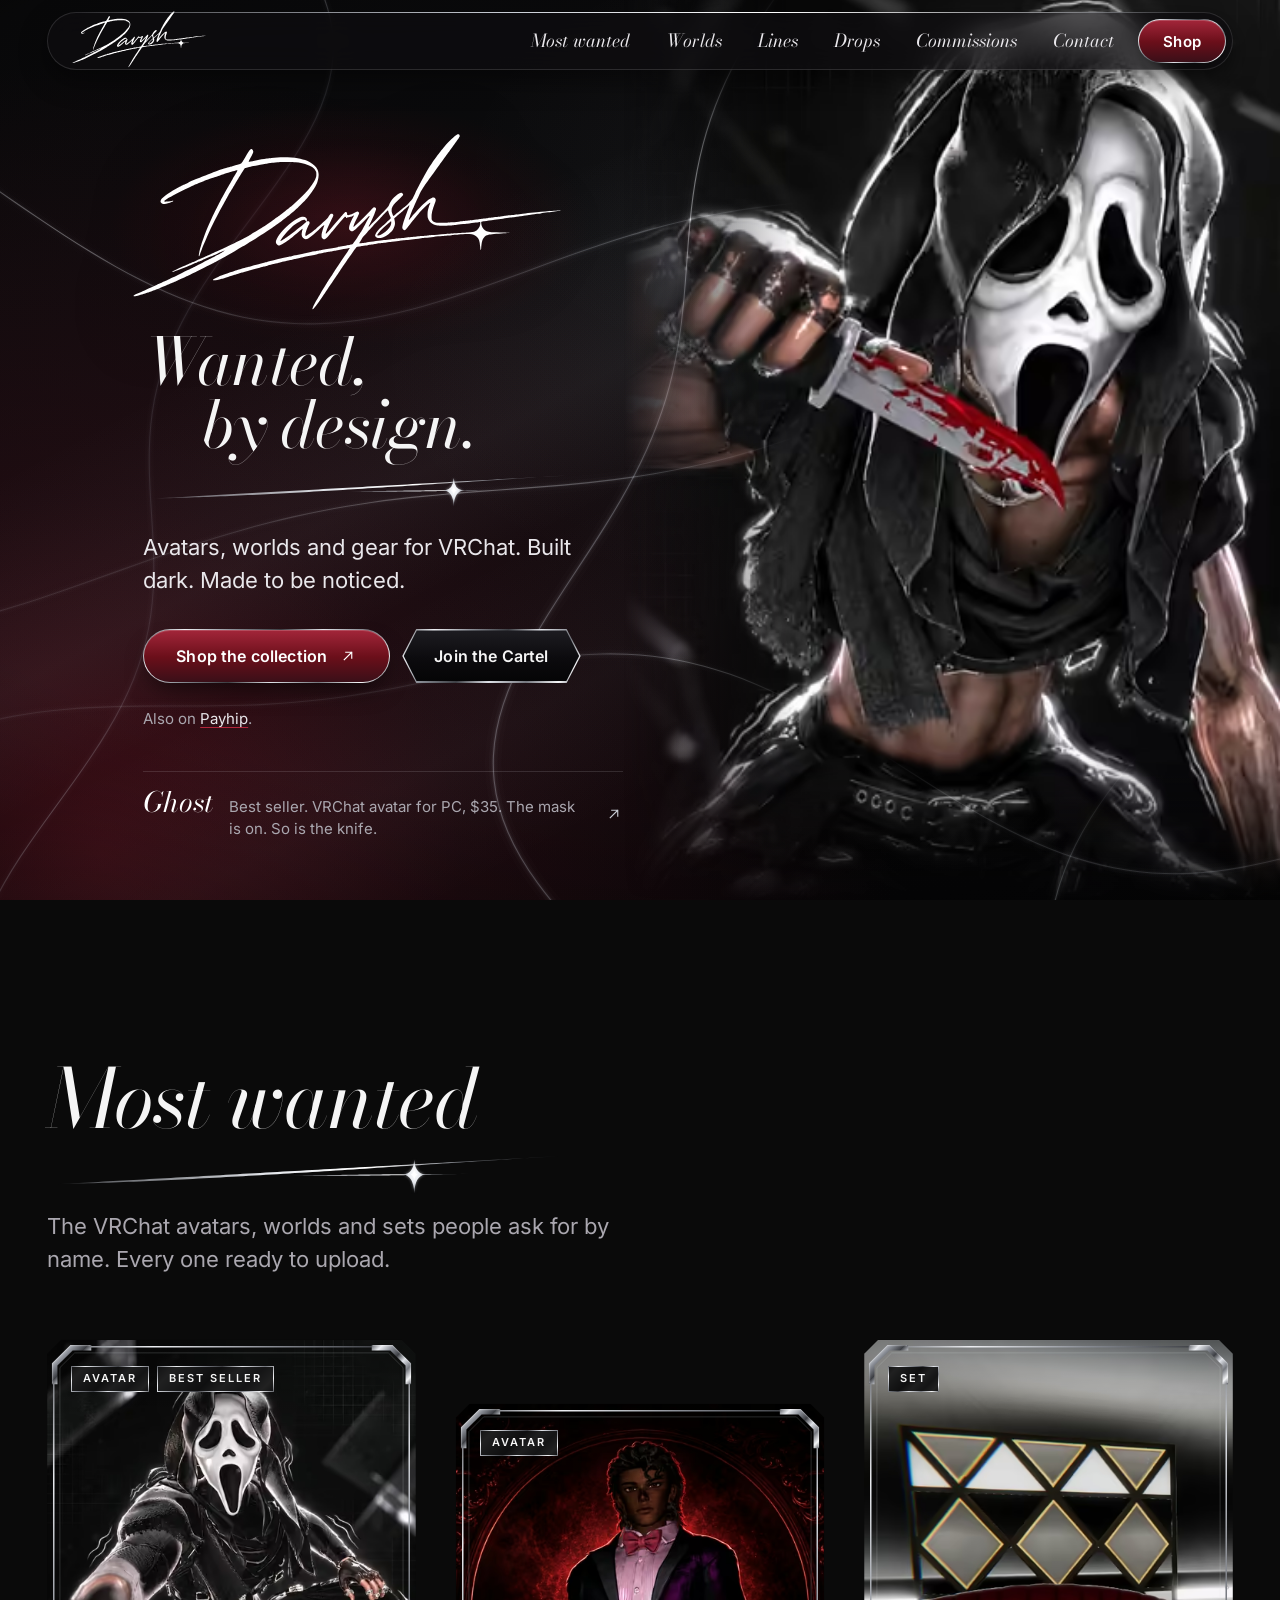
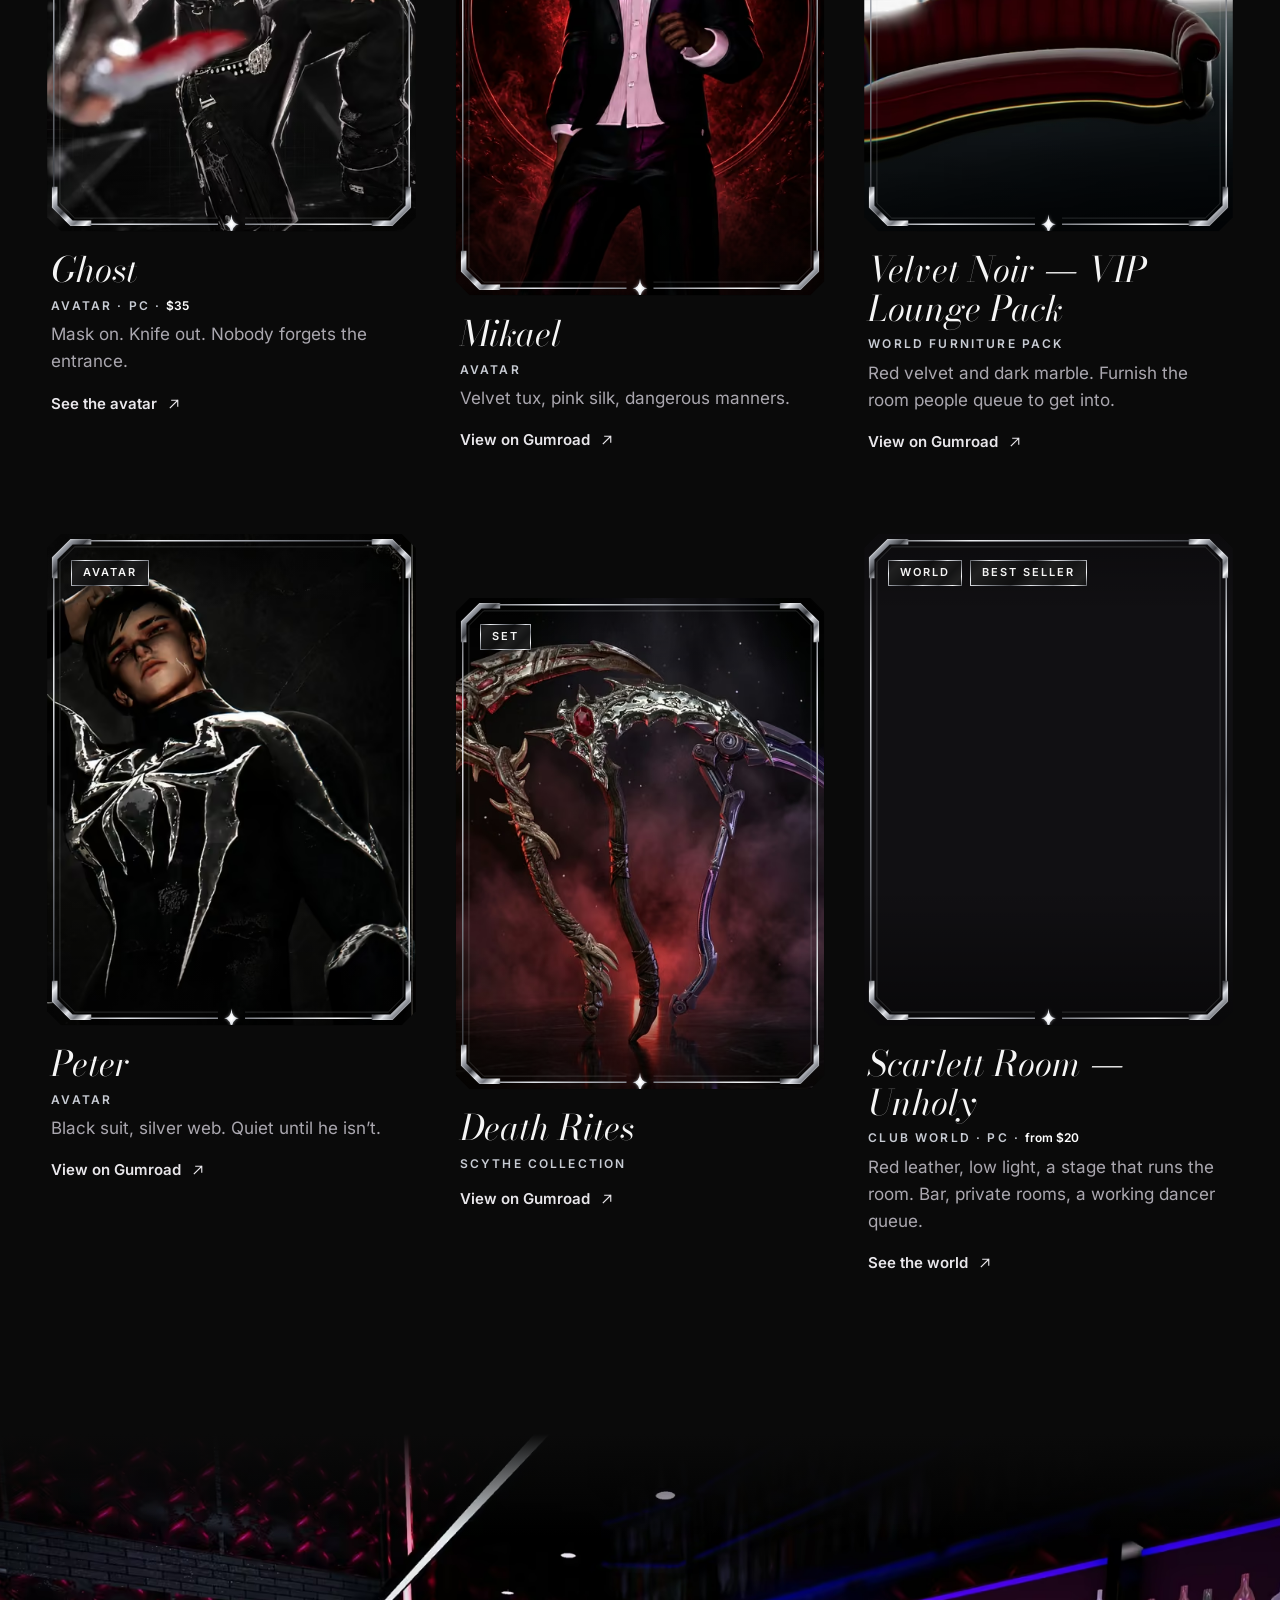
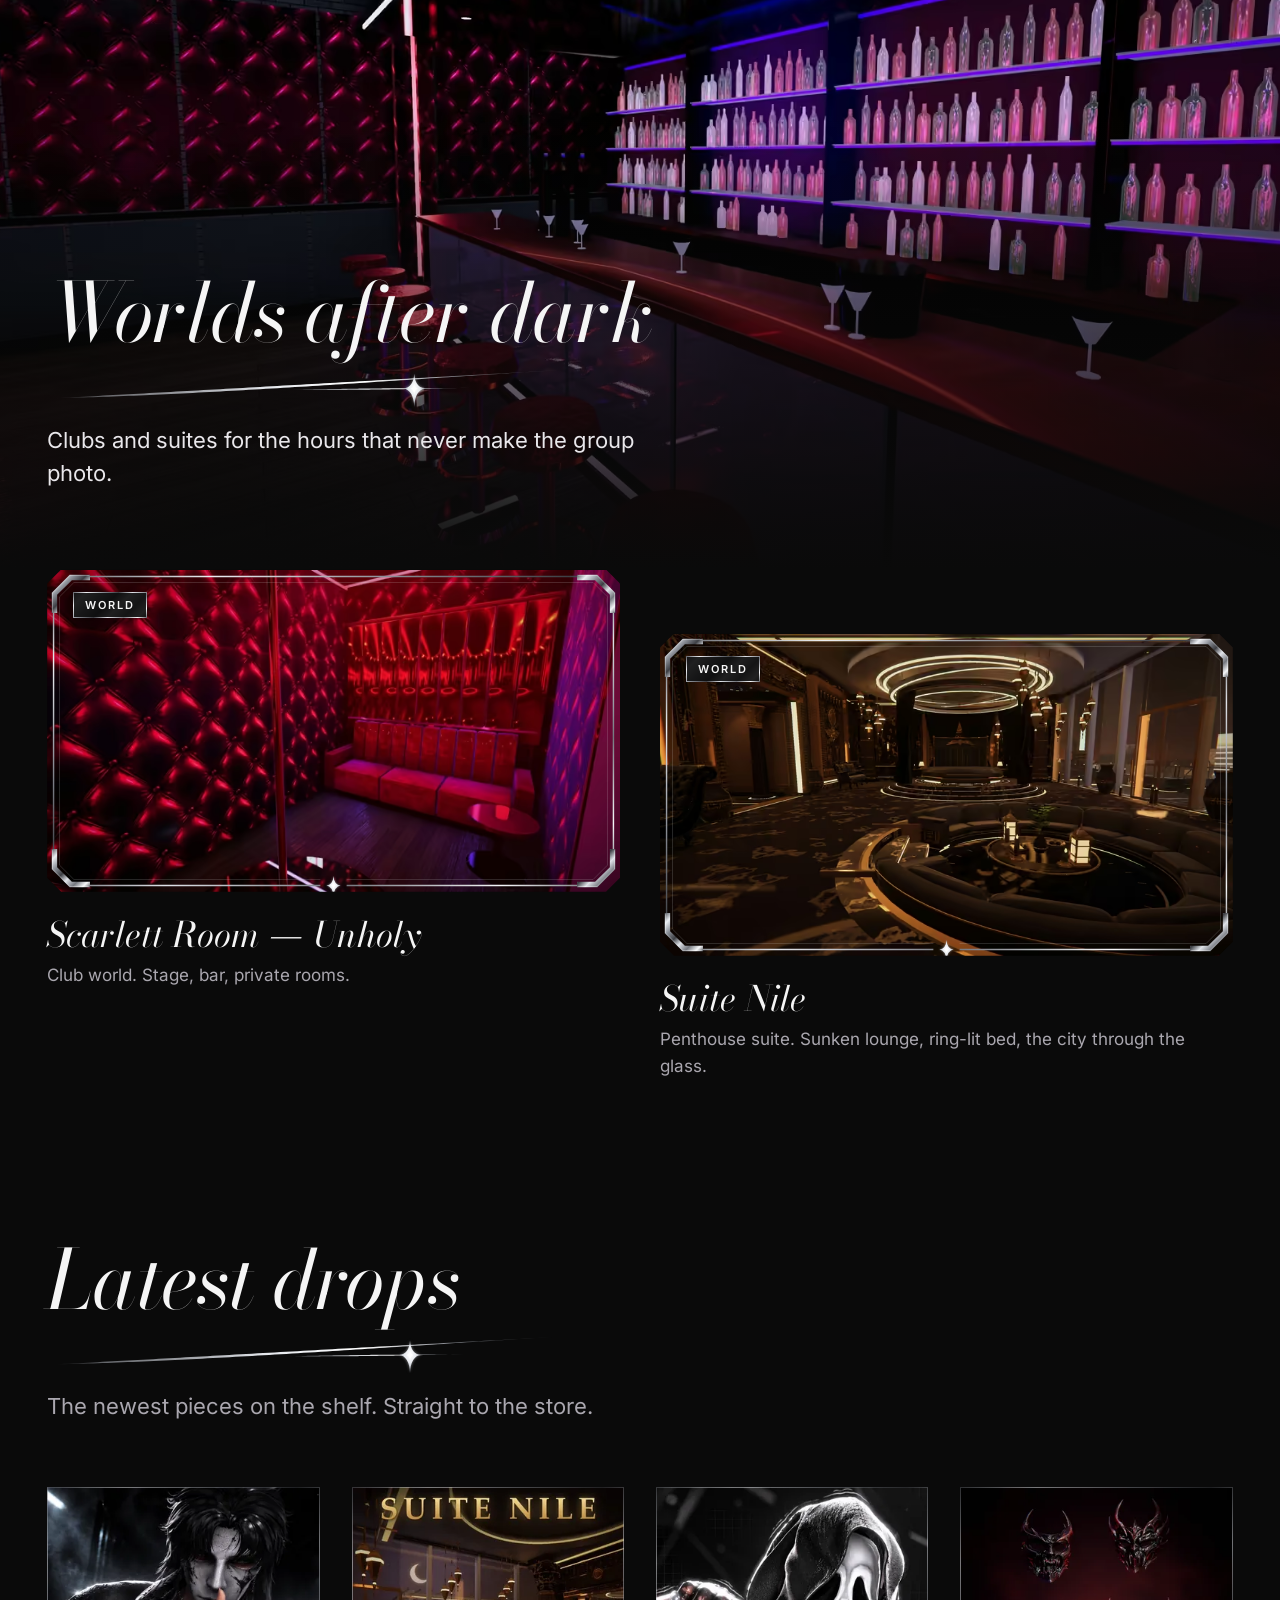
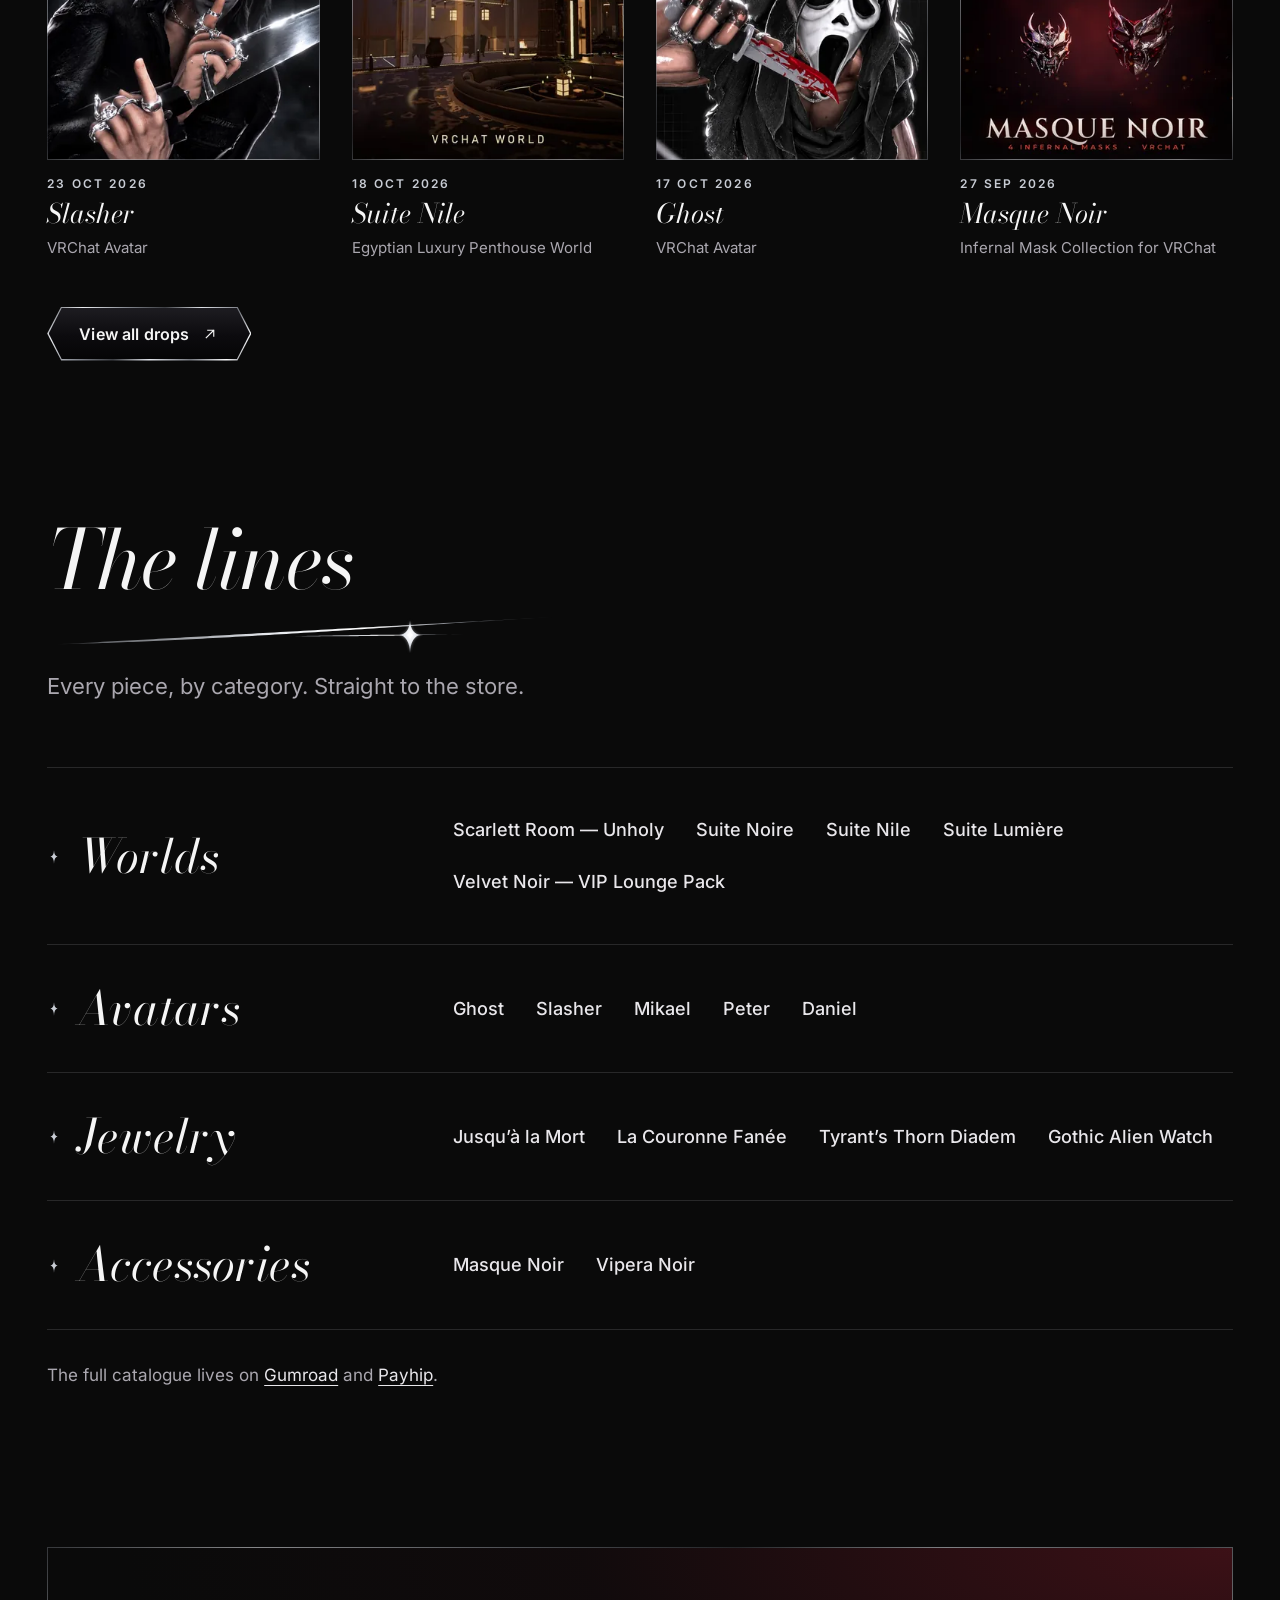
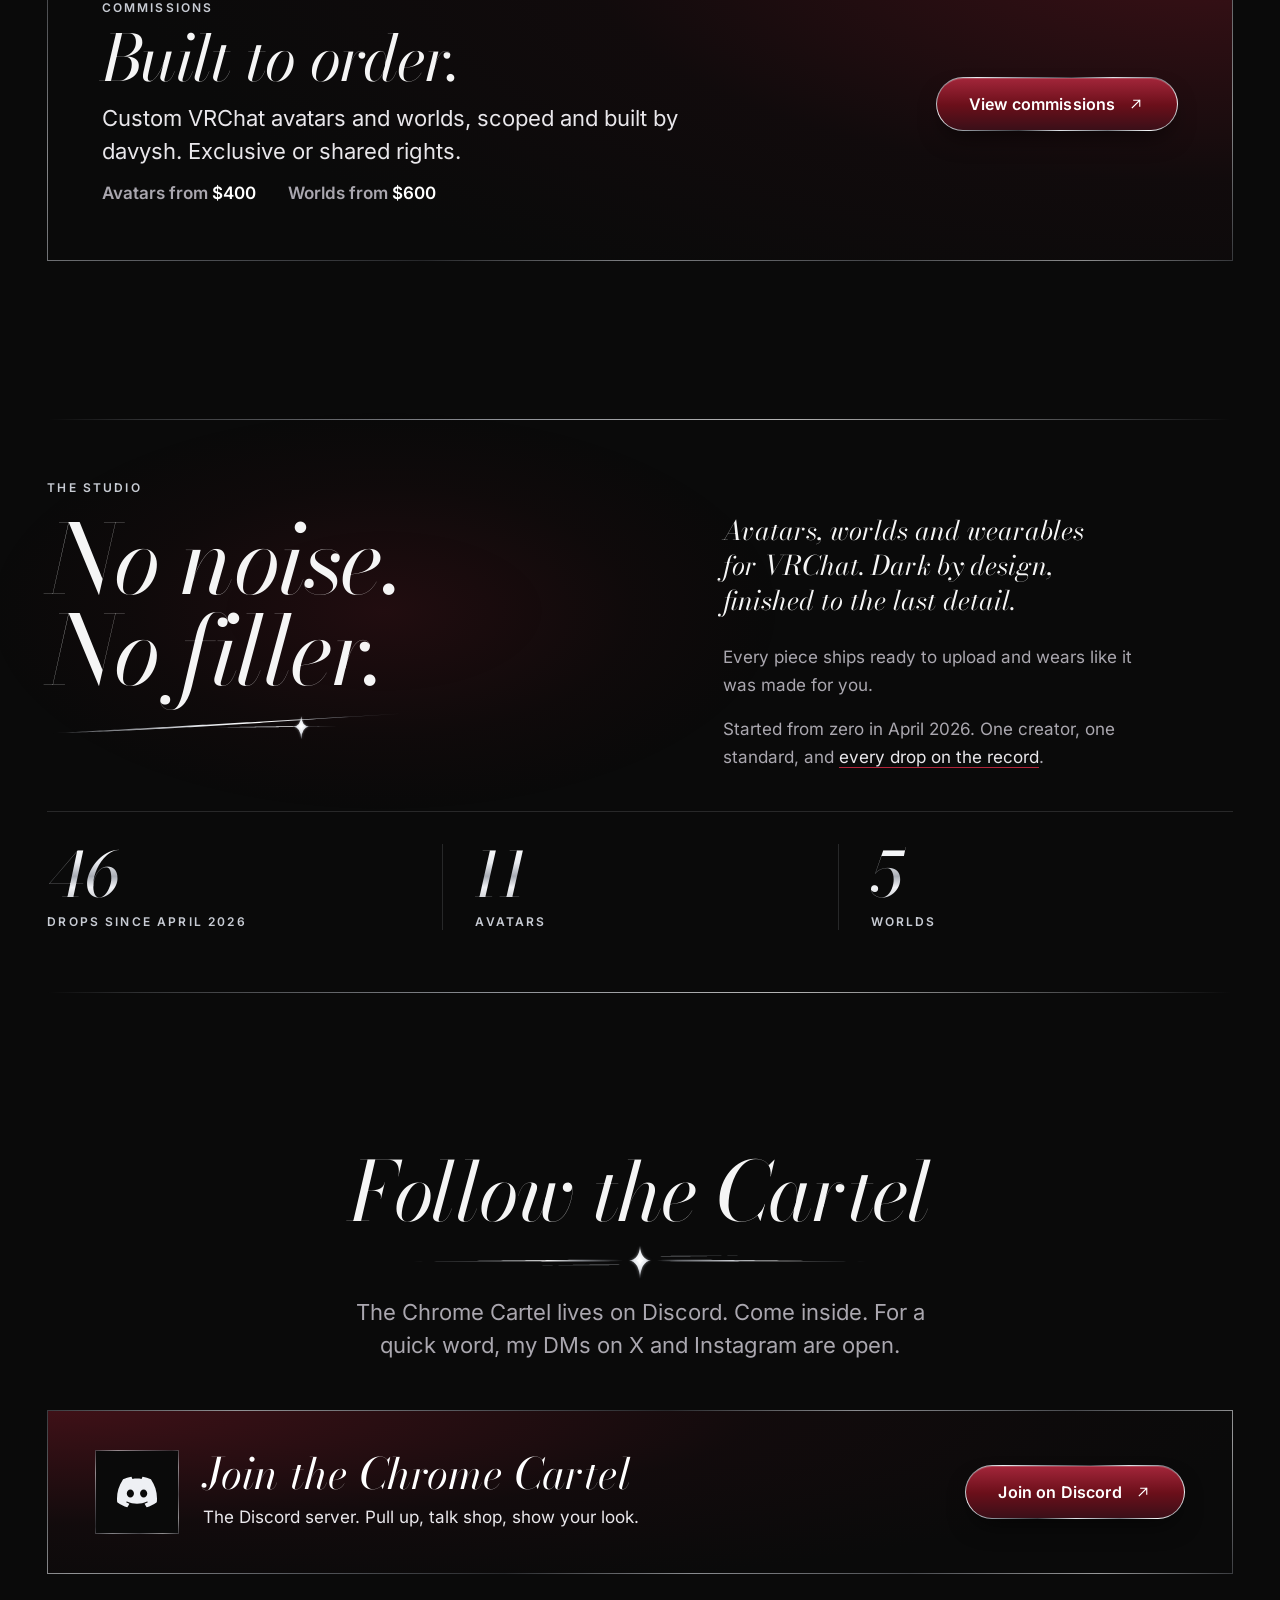
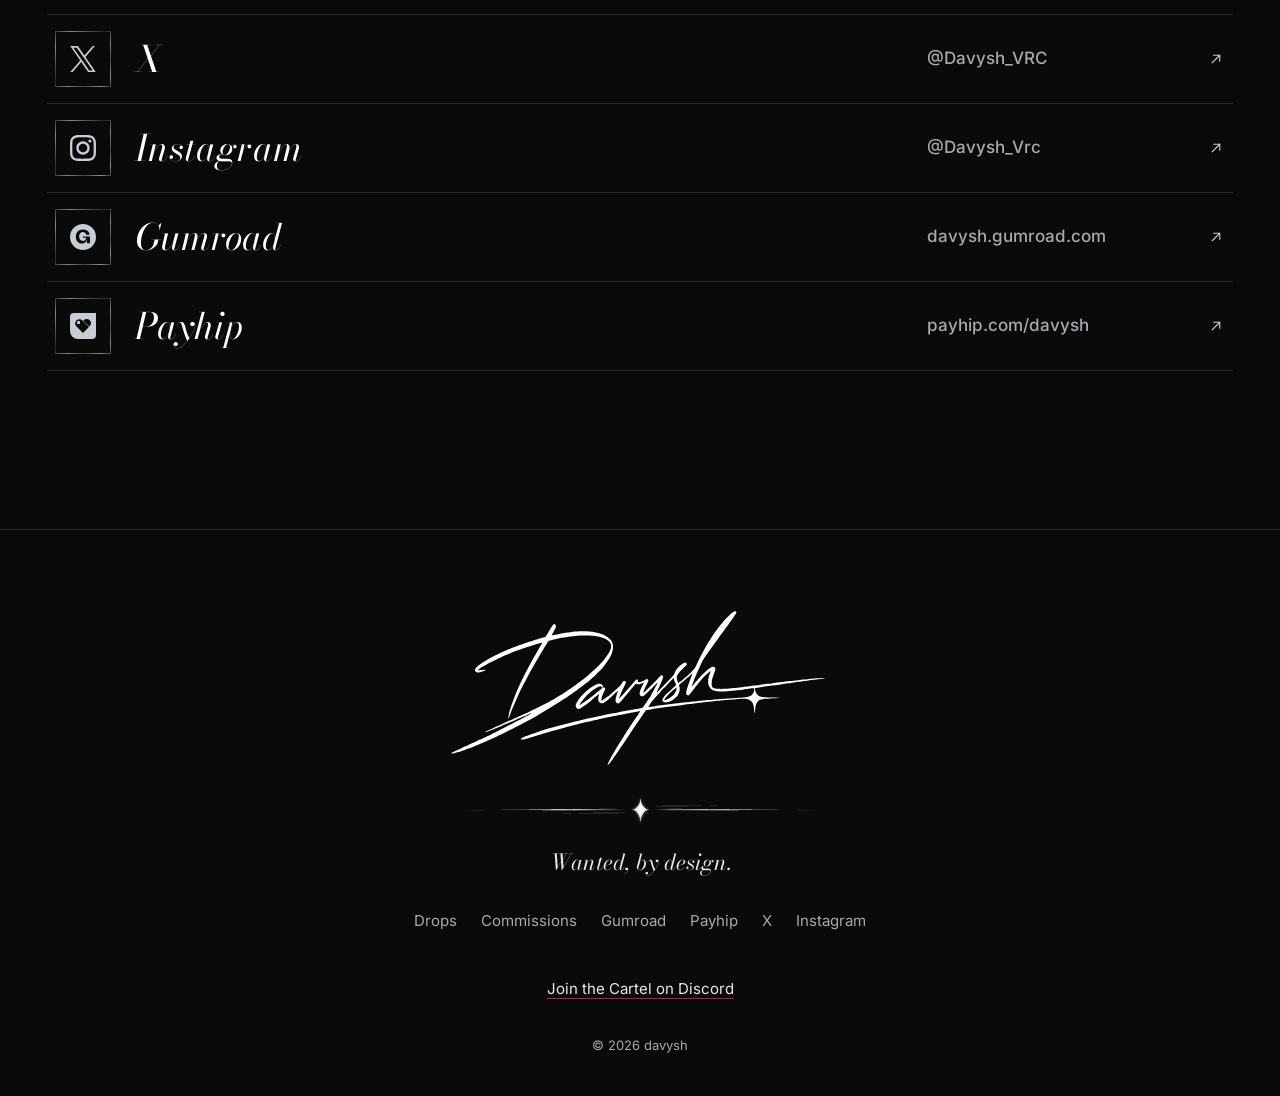
==== commit 98f89ddb: "v3.8: spotlight pages, sharper chrome, faster first paint - v3.7 liquid chrome background (crisp vec" ====
--- a/index.html
+++ b/index.html
@@ -79,12 +79,13 @@
       <span class="divider divider-draw" aria-hidden="true"></span>
       <p class="hero-line">Avatars, worlds and gear for VRChat. Built dark. Made to be noticed.</p>
       <div class="hero-ctas">
-        <a class="btn btn-wine" href="https://davysh.gumroad.com" rel="noopener" data-goatcounter-click="click-gumroad-hero">Shop on Gumroad <svg class="ico" viewBox="0 0 24 24" width="18" height="18" aria-hidden="true" focusable="false"><path d="M7 17 17 7M9 7h8v8" fill="none" stroke="currentColor" stroke-width="1.5" stroke-linecap="square"/></svg></a>
-        <a class="btn btn-ghost" href="https://payhip.com/davysh" rel="noopener" data-goatcounter-click="click-payhip-hero">Shop on Payhip</a>
-      </div>
-      <a class="hero-feature" href="https://davysh.gumroad.com/l/ghost-vrchat-avatar" rel="noopener" data-goatcounter-click="click-product-ghost-vrchat-avatar-hero">
+        <a class="btn btn-wine" href="https://davysh.gumroad.com" rel="noopener" data-goatcounter-click="click-gumroad-hero">Shop the collection <svg class="ico" viewBox="0 0 24 24" width="18" height="18" aria-hidden="true" focusable="false"><path d="M7 17 17 7M9 7h8v8" fill="none" stroke="currentColor" stroke-width="1.5" stroke-linecap="square"/></svg></a>
+        <a class="btn btn-ghost" href="https://discord.gg/SQxCcmQSXt" target="_blank" rel="noopener" data-goatcounter-click="click-discord-hero">Join the Cartel</a>
+      </div>
+      <p class="hero-alt">Also on <a href="https://payhip.com/davysh" rel="noopener" data-goatcounter-click="click-payhip-hero">Payhip</a>.</p>
+      <a class="hero-feature" href="/ghost/" data-goatcounter-click="click-spotlight-ghost-hero">
         <span class="hf-name">Ghost</span>
-        <span class="hf-kind">VRChat avatar for PC. The mask is on. So is the knife.</span>
+        <span class="hf-kind">Best seller. VRChat avatar for PC, $35. The mask is on. So is the knife.</span>
         <svg class="ico" viewBox="0 0 24 24" width="18" height="18" aria-hidden="true" focusable="false"><path d="M7 17 17 7M9 7h8v8" fill="none" stroke="currentColor" stroke-width="1.5" stroke-linecap="square"/></svg>
       </a>
     </div>
@@ -98,19 +99,19 @@
     </div>
     <div class="gallery">
       <article class="card c-ghost">
-        <a class="card-link" href="https://davysh.gumroad.com/l/ghost-vrchat-avatar" rel="noopener" data-goatcounter-click="click-product-ghost-vrchat-avatar-wanted">
-          <div class="card-plate"><picture><source type="image/avif" srcset="img/ghost-480.avif 480w, img/ghost-760.avif 760w, img/ghost-941.avif 941w" sizes="(min-width: 1000px) 30vw, (min-width: 600px) 46vw, 92vw"><source type="image/webp" srcset="img/ghost-480.webp 480w, img/ghost-760.webp 760w, img/ghost-941.webp 941w" sizes="(min-width: 1000px) 30vw, (min-width: 600px) 46vw, 92vw"><img src="img/ghost-760.webp" width="941" height="1254" alt="Ghost VRChat avatar crouched in a black hood and white mask, pointing a bloodied knife at the viewer" loading="lazy" decoding="async"></picture><div class="badges"><span class="badge">Avatar</span></div></div>
+        <a class="card-link" href="/ghost/" data-goatcounter-click="click-spotlight-ghost-wanted">
+          <div class="card-plate"><picture><source type="image/avif" srcset="img/ghost-480.avif 480w, img/ghost-760.avif 760w, img/ghost-941.avif 941w" sizes="(min-width: 1000px) 30vw, (min-width: 600px) 46vw, 80vw"><source type="image/webp" srcset="img/ghost-480.webp 480w, img/ghost-760.webp 760w, img/ghost-941.webp 941w" sizes="(min-width: 1000px) 30vw, (min-width: 600px) 46vw, 80vw"><img src="img/ghost-760.webp" width="941" height="1254" alt="Ghost VRChat avatar crouched in a black hood and white mask, pointing a bloodied knife at the viewer" loading="lazy" decoding="async"></picture><div class="badges"><span class="badge">Avatar</span><span class="badge">Best seller</span></div></div>
           <div class="card-body">
             <h3 class="card-name">Ghost</h3>
-            <p class="card-kind">Avatar · PC</p>
+            <p class="card-kind">Avatar · PC · <span class="card-price">$35</span></p>
             <p class="card-desc">Mask on. Knife out. Nobody forgets the entrance.</p>
-            <span class="card-cta">View on Gumroad <svg class="ico" viewBox="0 0 24 24" width="18" height="18" aria-hidden="true" focusable="false"><path d="M7 17 17 7M9 7h8v8" fill="none" stroke="currentColor" stroke-width="1.5" stroke-linecap="square"/></svg></span>
+            <span class="card-cta">See the avatar <svg class="ico" viewBox="0 0 24 24" width="18" height="18" aria-hidden="true" focusable="false"><path d="M7 17 17 7M9 7h8v8" fill="none" stroke="currentColor" stroke-width="1.5" stroke-linecap="square"/></svg></span>
           </div>
         </a>
       </article>
       <article class="card c-mikael">
         <a class="card-link" href="https://davysh.gumroad.com/l/Michael" rel="noopener" data-goatcounter-click="click-product-michael-wanted">
-          <div class="card-plate"><picture><source type="image/avif" srcset="img/card-mikael-480.avif 480w, img/card-mikael-720.avif 720w, img/card-mikael-940.avif 940w" sizes="(min-width: 1000px) 30vw, (min-width: 600px) 46vw, 92vw"><source type="image/webp" srcset="img/card-mikael-480.webp 480w, img/card-mikael-720.webp 720w, img/card-mikael-940.webp 940w" sizes="(min-width: 1000px) 30vw, (min-width: 600px) 46vw, 92vw"><img src="img/card-mikael-720.webp" width="940" height="1254" alt="Mikael VRChat avatar in a black velvet tuxedo, pink shirt and bow tie against red smoke" loading="lazy" decoding="async"></picture><div class="badges"><span class="badge">Avatar</span></div></div>
+          <div class="card-plate"><picture><source type="image/avif" srcset="img/card-mikael-480.avif 480w, img/card-mikael-720.avif 720w, img/card-mikael-940.avif 940w" sizes="(min-width: 1000px) 30vw, (min-width: 600px) 46vw, 80vw"><source type="image/webp" srcset="img/card-mikael-480.webp 480w, img/card-mikael-720.webp 720w, img/card-mikael-940.webp 940w" sizes="(min-width: 1000px) 30vw, (min-width: 600px) 46vw, 80vw"><img src="img/card-mikael-720.webp" width="940" height="1254" alt="Mikael VRChat avatar in a black velvet tuxedo, pink shirt and bow tie against red smoke" loading="lazy" decoding="async"></picture><div class="badges"><span class="badge">Avatar</span></div></div>
           <div class="card-body">
             <h3 class="card-name">Mikael</h3>
             <p class="card-kind">Avatar</p>
@@ -121,7 +122,7 @@
       </article>
       <article class="card c-velvet">
         <a class="card-link" href="https://davysh.gumroad.com/l/viplounge" rel="noopener" data-goatcounter-click="click-product-viplounge-wanted">
-          <div class="card-plate"><picture><source type="image/avif" srcset="img/card-velvet-480.avif 480w, img/card-velvet-621.avif 621w" sizes="(min-width: 1000px) 30vw, (min-width: 600px) 46vw, 92vw"><source type="image/webp" srcset="img/card-velvet-480.webp 480w, img/card-velvet-621.webp 621w" sizes="(min-width: 1000px) 30vw, (min-width: 600px) 46vw, 92vw"><img src="img/card-velvet-621.webp" width="621" height="828" alt="Velvet Noir VIP Lounge Pack, VRChat world furniture: a curved red velvet sofa under diamond-panel screens in a dark room" loading="lazy" decoding="async"></picture><div class="badges"><span class="badge">Set</span></div></div>
+          <div class="card-plate"><picture><source type="image/avif" srcset="img/card-velvet-480.avif 480w, img/card-velvet-621.avif 621w" sizes="(min-width: 1000px) 30vw, (min-width: 600px) 46vw, 80vw"><source type="image/webp" srcset="img/card-velvet-480.webp 480w, img/card-velvet-621.webp 621w" sizes="(min-width: 1000px) 30vw, (min-width: 600px) 46vw, 80vw"><img src="img/card-velvet-621.webp" width="621" height="828" alt="Velvet Noir VIP Lounge Pack, VRChat world furniture: a curved red velvet sofa under diamond-panel screens in a dark room" loading="lazy" decoding="async"></picture><div class="badges"><span class="badge">Set</span></div></div>
           <div class="card-body">
             <h3 class="card-name">Velvet Noir — VIP Lounge Pack</h3>
             <p class="card-kind">World furniture pack</p>
@@ -132,7 +133,7 @@
       </article>
       <article class="card c-peter">
         <a class="card-link" href="https://davysh.gumroad.com/l/Peter" rel="noopener" data-goatcounter-click="click-product-peter-wanted">
-          <div class="card-plate"><picture><source type="image/avif" srcset="img/card-peter-480.avif 480w, img/card-peter-609.avif 609w" sizes="(min-width: 1000px) 30vw, (min-width: 600px) 46vw, 92vw"><source type="image/webp" srcset="img/card-peter-480.webp 480w, img/card-peter-609.webp 609w" sizes="(min-width: 1000px) 30vw, (min-width: 600px) 46vw, 92vw"><img src="img/card-peter-609.webp" width="609" height="811" alt="Peter VRChat avatar in a black suit with a silver web emblem, one hand in his hair" loading="lazy" decoding="async"></picture><div class="badges"><span class="badge">Avatar</span></div></div>
+          <div class="card-plate"><picture><source type="image/avif" srcset="img/card-peter-480.avif 480w, img/card-peter-609.avif 609w" sizes="(min-width: 1000px) 30vw, (min-width: 600px) 46vw, 80vw"><source type="image/webp" srcset="img/card-peter-480.webp 480w, img/card-peter-609.webp 609w" sizes="(min-width: 1000px) 30vw, (min-width: 600px) 46vw, 80vw"><img src="img/card-peter-609.webp" width="609" height="811" alt="Peter VRChat avatar in a black suit with a silver web emblem, one hand in his hair" loading="lazy" decoding="async"></picture><div class="badges"><span class="badge">Avatar</span></div></div>
           <div class="card-body">
             <h3 class="card-name">Peter</h3>
             <p class="card-kind">Avatar</p>
@@ -143,7 +144,7 @@
       </article>
       <article class="card c-deathrites">
         <a class="card-link" href="https://davysh.gumroad.com/l/deathrites" rel="noopener" data-goatcounter-click="click-product-deathrites-wanted">
-          <div class="card-plate"><picture><source type="image/avif" srcset="img/card-deathrites-480.avif 480w, img/card-deathrites-720.avif 720w, img/card-deathrites-960.avif 960w" sizes="(min-width: 1000px) 30vw, (min-width: 600px) 46vw, 92vw"><source type="image/webp" srcset="img/card-deathrites-480.webp 480w, img/card-deathrites-720.webp 720w, img/card-deathrites-960.webp 960w" sizes="(min-width: 1000px) 30vw, (min-width: 600px) 46vw, 92vw"><img src="img/card-deathrites-720.webp" width="960" height="1280" alt="Death Rites, three VRChat scythes in dark chrome with red gems, standing in red mist" loading="lazy" decoding="async"></picture><div class="badges"><span class="badge">Set</span></div></div>
+          <div class="card-plate"><picture><source type="image/avif" srcset="img/card-deathrites-480.avif 480w, img/card-deathrites-720.avif 720w, img/card-deathrites-960.avif 960w" sizes="(min-width: 1000px) 30vw, (min-width: 600px) 46vw, 80vw"><source type="image/webp" srcset="img/card-deathrites-480.webp 480w, img/card-deathrites-720.webp 720w, img/card-deathrites-960.webp 960w" sizes="(min-width: 1000px) 30vw, (min-width: 600px) 46vw, 80vw"><img src="img/card-deathrites-720.webp" width="960" height="1280" alt="Death Rites, three VRChat scythes in dark chrome with red gems, standing in red mist" loading="lazy" decoding="async"></picture><div class="badges"><span class="badge">Set</span></div></div>
           <div class="card-body">
             <h3 class="card-name">Death Rites</h3>
             <p class="card-kind">Scythe collection</p>
@@ -152,17 +153,18 @@
         </a>
       </article>
       <article class="card c-scarlett">
-        <a class="card-link" href="https://davysh.gumroad.com/l/scarlettroomVRC" rel="noopener" data-goatcounter-click="click-product-scarlettroomvrc-wanted">
-          <div class="card-plate"><picture><source type="image/avif" srcset="img/card-scarlett-480.avif 480w, img/card-scarlett-720.avif 720w, img/card-scarlett-960.avif 960w" sizes="(min-width: 1000px) 30vw, (min-width: 600px) 46vw, 92vw"><source type="image/webp" srcset="img/card-scarlett-480.webp 480w, img/card-scarlett-720.webp 720w, img/card-scarlett-960.webp 960w" sizes="(min-width: 1000px) 30vw, (min-width: 600px) 46vw, 92vw"><img src="img/card-scarlett-720.webp" width="960" height="1280" alt="Scarlett Room — Unholy, a VRChat club world: a round stage ringed by red booths under a pink lighting truss" loading="lazy" decoding="async"></picture><div class="badges"><span class="badge">World</span></div></div>
+        <a class="card-link" href="/scarlett-room/" data-goatcounter-click="click-spotlight-scarlett-wanted">
+          <div class="card-plate"><picture><source type="image/avif" srcset="img/card-scarlett-480.avif 480w, img/card-scarlett-720.avif 720w, img/card-scarlett-960.avif 960w" sizes="(min-width: 1000px) 30vw, (min-width: 600px) 46vw, 80vw"><source type="image/webp" srcset="img/card-scarlett-480.webp 480w, img/card-scarlett-720.webp 720w, img/card-scarlett-960.webp 960w" sizes="(min-width: 1000px) 30vw, (min-width: 600px) 46vw, 80vw"><img src="img/card-scarlett-720.webp" width="960" height="1280" alt="Scarlett Room — Unholy, a VRChat club world: a round stage ringed by red booths under a pink lighting truss" loading="lazy" decoding="async"></picture><div class="badges"><span class="badge">World</span><span class="badge">Best seller</span></div></div>
           <div class="card-body">
             <h3 class="card-name">Scarlett Room — Unholy</h3>
-            <p class="card-kind">Club world · PC</p>
+            <p class="card-kind">Club world · PC · <span class="card-price">from $20</span></p>
             <p class="card-desc">Red leather, low light, a stage that runs the room. Bar, private rooms, a working dancer queue.</p>
-            <span class="card-cta">View on Gumroad <svg class="ico" viewBox="0 0 24 24" width="18" height="18" aria-hidden="true" focusable="false"><path d="M7 17 17 7M9 7h8v8" fill="none" stroke="currentColor" stroke-width="1.5" stroke-linecap="square"/></svg></span>
-          </div>
-        </a>
-      </article>
-    </div>
+            <span class="card-cta">See the world <svg class="ico" viewBox="0 0 24 24" width="18" height="18" aria-hidden="true" focusable="false"><path d="M7 17 17 7M9 7h8v8" fill="none" stroke="currentColor" stroke-width="1.5" stroke-linecap="square"/></svg></span>
+          </div>
+        </a>
+      </article>
+    </div>
+    <p class="rail-hint" aria-hidden="true">Swipe for more <svg class="ico" viewBox="0 0 24 24" width="18" height="18" aria-hidden="true" focusable="false"><path d="M5 12h14M13 6l6 6-6 6" fill="none" stroke="currentColor" stroke-width="1.5" stroke-linecap="square"/></svg></p>
   </section>
 
   <section class="worlds" id="worlds" aria-labelledby="worlds-title">
@@ -175,7 +177,7 @@
       </div>
     </div>
     <div class="world-pair">
-      <a class="world" href="https://davysh.gumroad.com/l/scarlettroomVRC" rel="noopener" data-goatcounter-click="click-product-scarlettroomvrc-worlds">
+      <a class="world" href="/scarlett-room/" data-goatcounter-click="click-spotlight-scarlett-worlds">
         <span class="world-plate"><picture><source type="image/avif" srcset="img/scarlett-room-640.avif 640w, img/scarlett-room-960.avif 960w" sizes="(min-width: 760px) 45vw, 92vw"><source type="image/webp" srcset="img/scarlett-room-640.webp 640w, img/scarlett-room-960.webp 960w" sizes="(min-width: 760px) 45vw, 92vw"><img src="img/scarlett-room-960.webp" width="960" height="540" alt="Scarlett Room — Unholy VRChat club world: a private room lined in red tufted leather with a low booth" loading="lazy" decoding="async"></picture><span class="badges"><span class="badge">World</span></span></span>
         <span class="world-name">Scarlett Room — Unholy</span>
         <span class="world-kind">Club world. Stage, bar, private rooms.</span>
@@ -212,7 +214,7 @@
     </div>
     <ul class="line-list">
         <li class="line">
-          <h3 class="line-name"><svg class="star" viewBox="0 0 24 26" width="14" height="15" aria-hidden="true" focusable="false"><path d="M12 2Q12.43 12.23 18.2 13 12.43 13.88 12 25.5 11.57 13.88 5.8 13 11.57 12.23 12 2Z" fill="currentColor"/></svg><span class="kw">W</span>orlds</h3>
+          <h3 class="line-name"><svg class="star" viewBox="0 0 24 26" width="14" height="15" aria-hidden="true" focusable="false"><path d="M12 2Q12.43 12.23 18.2 13 12.43 13.88 12 25.5 11.57 13.88 5.8 13 11.57 12.23 12 2Z" fill="currentColor"/></svg><span><span class="kw">W</span>orlds</span></h3>
           <ul class="line-items" aria-label="Worlds"><li><a href="https://davysh.gumroad.com/l/scarlettroomVRC" rel="noopener" data-goatcounter-click="click-product-scarlettroomvrc-lines">Scarlett Room — Unholy</a></li><li><a href="https://davysh.gumroad.com/l/SuiteNoire" rel="noopener" data-goatcounter-click="click-product-suitenoire-lines">Suite Noire</a></li><li><a href="https://davysh.gumroad.com/l/SuiteNile" rel="noopener" data-goatcounter-click="click-product-suitenile-lines">Suite Nile</a></li><li><a href="https://davysh.gumroad.com/l/suitelumiere" rel="noopener" data-goatcounter-click="click-product-suitelumiere-lines">Suite Lumière</a></li><li><a href="https://davysh.gumroad.com/l/viplounge" rel="noopener" data-goatcounter-click="click-product-viplounge-lines">Velvet Noir — VIP Lounge Pack</a></li></ul>
         </li>
         <li class="line">
--- a/styles.css
+++ b/styles.css
@@ -207,6 +207,7 @@
 /* ---- Hero: the signature is the motif ---- */
 .hero { position: relative; display: grid; min-height: 100svh; isolation: isolate; }
 .hero-media { position: relative; z-index: -1; overflow: clip; }
+.hero-media picture { height: 100%; }   /* so the image (and its fade mask) ends exactly where the frame does */
 .hero-media img { width: 100%; height: 100%; object-fit: cover; }
 .hero-copy { position: relative; display: flex; flex-direction: column; gap: var(--dv-s6); }
 .hero-title { display: grid; gap: var(--dv-s4); margin: 0; font-weight: 400; }
@@ -239,9 +240,9 @@
 }
 @media (max-width: 899.98px) {
   .hero { min-height: 0; }
-  .hero-media { height: min(74svh, 700px); min-height: 500px; }
+  .hero-media { height: min(62svh, 640px); min-height: 420px; }   /* v3.8: keeps the Shop CTA in the first screen on phones */
   .hero-media img { object-position: 50% 22%;
-    -webkit-mask-image: linear-gradient(to top, transparent 0, #000 32%); mask-image: linear-gradient(to top, transparent 0, #000 32%); }
+    -webkit-mask-image: linear-gradient(to top, transparent 0, rgba(0,0,0,.35) 18%, #000 44%); mask-image: linear-gradient(to top, transparent 0, rgba(0,0,0,.35) 18%, #000 44%); }
   .hero-copy { margin-top: -9rem; padding: 0 var(--dv-gutter); }
 }
 
@@ -590,3 +591,85 @@
   .about-facts li { padding: 0 var(--dv-s8); }
 }
 @media (max-width: 479.98px) { .about-facts li { padding: 0 var(--dv-s3); } }
+
+/* ---- v3.8 home: hero secondary link, mobile rail for Most wanted ---- */
+.hero-alt { font-size: var(--dv-t-small); color: var(--dv-c-text-muted); }
+.hero-alt a { color: var(--dv-c-text); text-decoration-color: var(--dv-garnet); }
+.hero-alt a:hover { color: #fff; }
+.card-price { font-weight: 600; color: #fff; letter-spacing: 0; text-transform: none; }
+@media (max-width: 599.98px) {
+  .gallery { grid-template-columns: none; grid-auto-flow: column; grid-auto-columns: 80%; gap: var(--dv-s5);
+    overflow-x: auto; overscroll-behavior-x: contain; scroll-snap-type: x mandatory; scrollbar-width: none;
+    margin-inline: calc(var(--dv-gutter) * -1); padding: 0 var(--dv-gutter) var(--dv-s2); scroll-padding-inline: var(--dv-gutter); }
+  .gallery::-webkit-scrollbar { display: none; }
+  .gallery > .card { scroll-snap-align: start; }
+  /* the rail scrolls sideways, so its cards skip the scroll-in reveal */
+  html.js .gallery .rv { opacity: 1; transform: none; }
+  html.js .gallery .rv .card-plate { clip-path: none; }
+  .rail-hint { display: flex; }
+}
+.rail-hint { display: none; align-items: center; gap: var(--dv-s2); margin-top: var(--dv-s5); font: 600 var(--dv-t-label)/1 var(--dv-font-body); letter-spacing: var(--dv-ls-label); text-transform: uppercase; color: var(--dv-c-text-muted); }
+
+/* ---- v3.8 product spotlight pages (/ghost/, /scarlett-room/) ---- */
+.pd { max-width: var(--dv-max); margin: 0 auto; padding: 6.5rem var(--dv-gutter) 0; display: grid; gap: var(--dv-s10); }
+.crumbs { display: flex; flex-wrap: wrap; gap: var(--dv-s2); margin: 0; padding: 0; list-style: none; font-size: var(--dv-t-cap); color: var(--dv-c-text-muted); }
+.crumbs a { color: var(--dv-c-text-muted); text-decoration: none; }
+.crumbs a:hover { color: #fff; text-decoration: underline; text-decoration-color: var(--dv-garnet); }
+.crumbs li + li::before { content: "/"; margin-right: var(--dv-s2); color: var(--dv-ash); }
+.pd-media { display: grid; gap: var(--dv-s5); }
+.pd-shot { --cut: 18px; position: relative; overflow: hidden; background: var(--dv-onyx); clip-path: var(--chamfer); box-shadow: var(--dv-shadow-plate); }
+.pd-shot::after { content: ""; position: absolute; inset: 0; pointer-events: none; clip-path: var(--chamfer); background: var(--dv-g-chrome); opacity: .55; padding: 1.5px;
+  -webkit-mask: linear-gradient(#000 0 0) content-box, linear-gradient(#000 0 0); -webkit-mask-composite: xor; mask: linear-gradient(#000 0 0) content-box exclude, linear-gradient(#000 0 0); }
+.pd-shot img { width: 100%; height: 100%; object-fit: cover; }
+.pd-shot.tall { aspect-ratio: 3 / 4; }
+.pd-shot.wide { aspect-ratio: 16 / 9; }
+.pd-shot.square { aspect-ratio: 1; }
+.pd-panel { display: grid; gap: var(--dv-s6); align-content: start; }
+.pd-tags { display: flex; flex-wrap: wrap; gap: var(--dv-s2); }
+.pd-tags .badge { height: 28px; }
+.pd-tags .badge-hot::before { background: linear-gradient(180deg, #c23a52, var(--dv-wine)); }
+.pd-title { font: italic 400 var(--dv-t-display)/.95 var(--dv-font-display); letter-spacing: -.02em; color: var(--dv-frost); text-wrap: balance; }
+.pd-panel > .divider { width: min(100%, 360px); margin-top: calc(var(--dv-s3) * -1); }
+.pd-line { font: italic 400 var(--dv-t-h4)/1.3 var(--dv-font-display); color: var(--dv-frost); text-wrap: balance; }
+.pd-desc { max-width: 46ch; color: var(--dv-c-text-muted); line-height: 1.65; }
+.pd-buy { --cut: 16px; position: relative; isolation: isolate; display: grid; gap: var(--dv-s5); padding: var(--dv-s6); }
+.pd-buy::before, .pd-buy::after { content: ""; position: absolute; z-index: -1; clip-path: var(--chamfer); pointer-events: none; }
+.pd-buy::before { inset: 0; background: var(--dv-g-chrome); opacity: .45; }
+.pd-buy::after { inset: 1px; background: radial-gradient(120% 140% at 100% 0%, rgba(142,27,43,.34), rgba(58,15,24,.12) 50%, rgba(10,10,10,.97) 85%), var(--dv-obsidian); }
+.pd-price { display: flex; align-items: baseline; flex-wrap: wrap; gap: var(--dv-s2) var(--dv-s3); }
+.pd-from { font: 600 var(--dv-t-label)/1 var(--dv-font-body); letter-spacing: var(--dv-ls-label); text-transform: uppercase; color: var(--dv-chrome); }
+.pd-amount { font: italic 400 clamp(3rem, 2.4rem + 2vw, 4rem)/1 var(--dv-font-display); background: var(--dv-g-chrome-text); -webkit-background-clip: text; background-clip: text; color: transparent; }
+.pd-cur { font-size: var(--dv-t-small); color: var(--dv-c-text-muted); }
+.pd-ctas { display: grid; gap: var(--dv-s3); }
+.pd-ctas .btn { width: 100%; }
+.pd-specs { display: grid; gap: 0; border-top: 1px solid var(--dv-line); }
+.pd-specs li { display: flex; justify-content: space-between; gap: var(--dv-s4); padding: var(--dv-s3) 0; border-bottom: 1px solid var(--dv-line); font-size: var(--dv-t-small); }
+.pd-specs span:first-child { color: var(--dv-c-text-muted); }
+.pd-specs span:last-child { color: var(--dv-c-text); text-align: right; }
+.pd-help { font-size: var(--dv-t-small); color: var(--dv-c-text-muted); }
+.pd-help a { color: var(--dv-c-text); text-decoration-color: var(--dv-garnet); }
+.pd-help a:hover { color: #fff; }
+.pd-more { max-width: var(--dv-max); margin: 0 auto; padding: var(--dv-section) var(--dv-gutter) 0; }
+.pd-bar { position: fixed; left: 0; right: 0; bottom: 0; z-index: 25; display: none; align-items: center; justify-content: space-between; gap: var(--dv-s4);
+  padding: var(--dv-s3) var(--dv-gutter) calc(var(--dv-s3) + env(safe-area-inset-bottom)); background: var(--dv-glass);
+  -webkit-backdrop-filter: blur(14px); backdrop-filter: blur(14px); border-top: 1px solid var(--dv-line); transform: translateY(110%); transition: transform var(--dv-dur-slow) var(--dv-ease-out); }
+.pd-bar.on { transform: none; }
+.pd-bar-name { display: grid; line-height: 1.2; }
+.pd-bar-name strong { font: italic 400 1.375rem/1.1 var(--dv-font-display); color: #fff; }
+.pd-bar-name span { font-size: var(--dv-t-cap); color: var(--dv-c-text-muted); }
+@media (min-width: 900px) {
+  .pd { grid-template-columns: minmax(0, 7fr) minmax(0, 5fr); column-gap: clamp(2.5rem, 1rem + 4vw, 5rem); padding-top: 8rem; }
+  .pd > nav { grid-column: 1 / -1; }
+  .pd-panel { position: sticky; top: 6.5rem; }
+}
+@media (max-width: 899.98px) {
+  .pd-media { grid-auto-flow: column; grid-auto-columns: 86%; overflow-x: auto; scroll-snap-type: x mandatory; scrollbar-width: none;
+    margin-inline: calc(var(--dv-gutter) * -1); padding: 0 var(--dv-gutter); scroll-padding-inline: var(--dv-gutter); }
+  .pd-media::-webkit-scrollbar { display: none; }
+  .pd-shot { scroll-snap-align: start; align-self: start; }
+  .pd-media .pd-shot.wide { align-self: center; }
+  .pd-bar { display: flex; }
+  .pd-page .foot { padding-bottom: 6rem; }
+}
+.pd-shot.portrait { aspect-ratio: 4 / 5; }
+.pd-sub { display: block; font-size: .5em; letter-spacing: 0; color: var(--dv-chrome); }
--- a/bg.css
+++ b/bg.css
@@ -3,14 +3,16 @@
 html .sky::before, html .sky::after { content: none; background-image: none; background-size: auto; background-repeat: no-repeat; animation: none; }
 
 /* B. Liquid chrome: a dark silk of chrome light that flows very slowly.
-   bg.js paints a tiny canvas (about 200px wide) that the browser scales up;
-   without JS, or with reduced motion, this static gradient or a single frame shows. */
+   bg.js draws the chrome ridges as sharp vector strokes on a transparent canvas
+   at full screen density; the silk and wine pool below are CSS.
+   Without JS this static gradient shows; with reduced motion, a single frame. */
 html .sky {
   background-color: #060607;
   background-image:
     radial-gradient(60% 40% at 78% 18%, rgba(200, 204, 212, .07) 0%, transparent 70%),
+    radial-gradient(40% 35% at 58% 40%, rgba(200, 204, 212, .045) 0%, transparent 72%),
     linear-gradient(152deg, transparent 30%, rgba(200, 204, 212, .05) 44%, transparent 52%, rgba(200, 204, 212, .035) 63%, transparent 72%),
-    radial-gradient(45% 40% at 8% 88%, rgba(86, 21, 35, .3) 0%, transparent 72%),
+    radial-gradient(circle max(62vw, 440px) at 8% 95%, rgba(122, 24, 40, .5) 0%, rgba(86, 21, 35, .28) 45%, transparent 100%),
     radial-gradient(130% 95% at 50% 35%, #0e0e10 0%, #070708 60%, #030304 100%);
 }
 html .sky canvas { position: absolute; inset: 0; width: 100%; height: 100%; opacity: 0; transition: opacity 1.6s ease; }
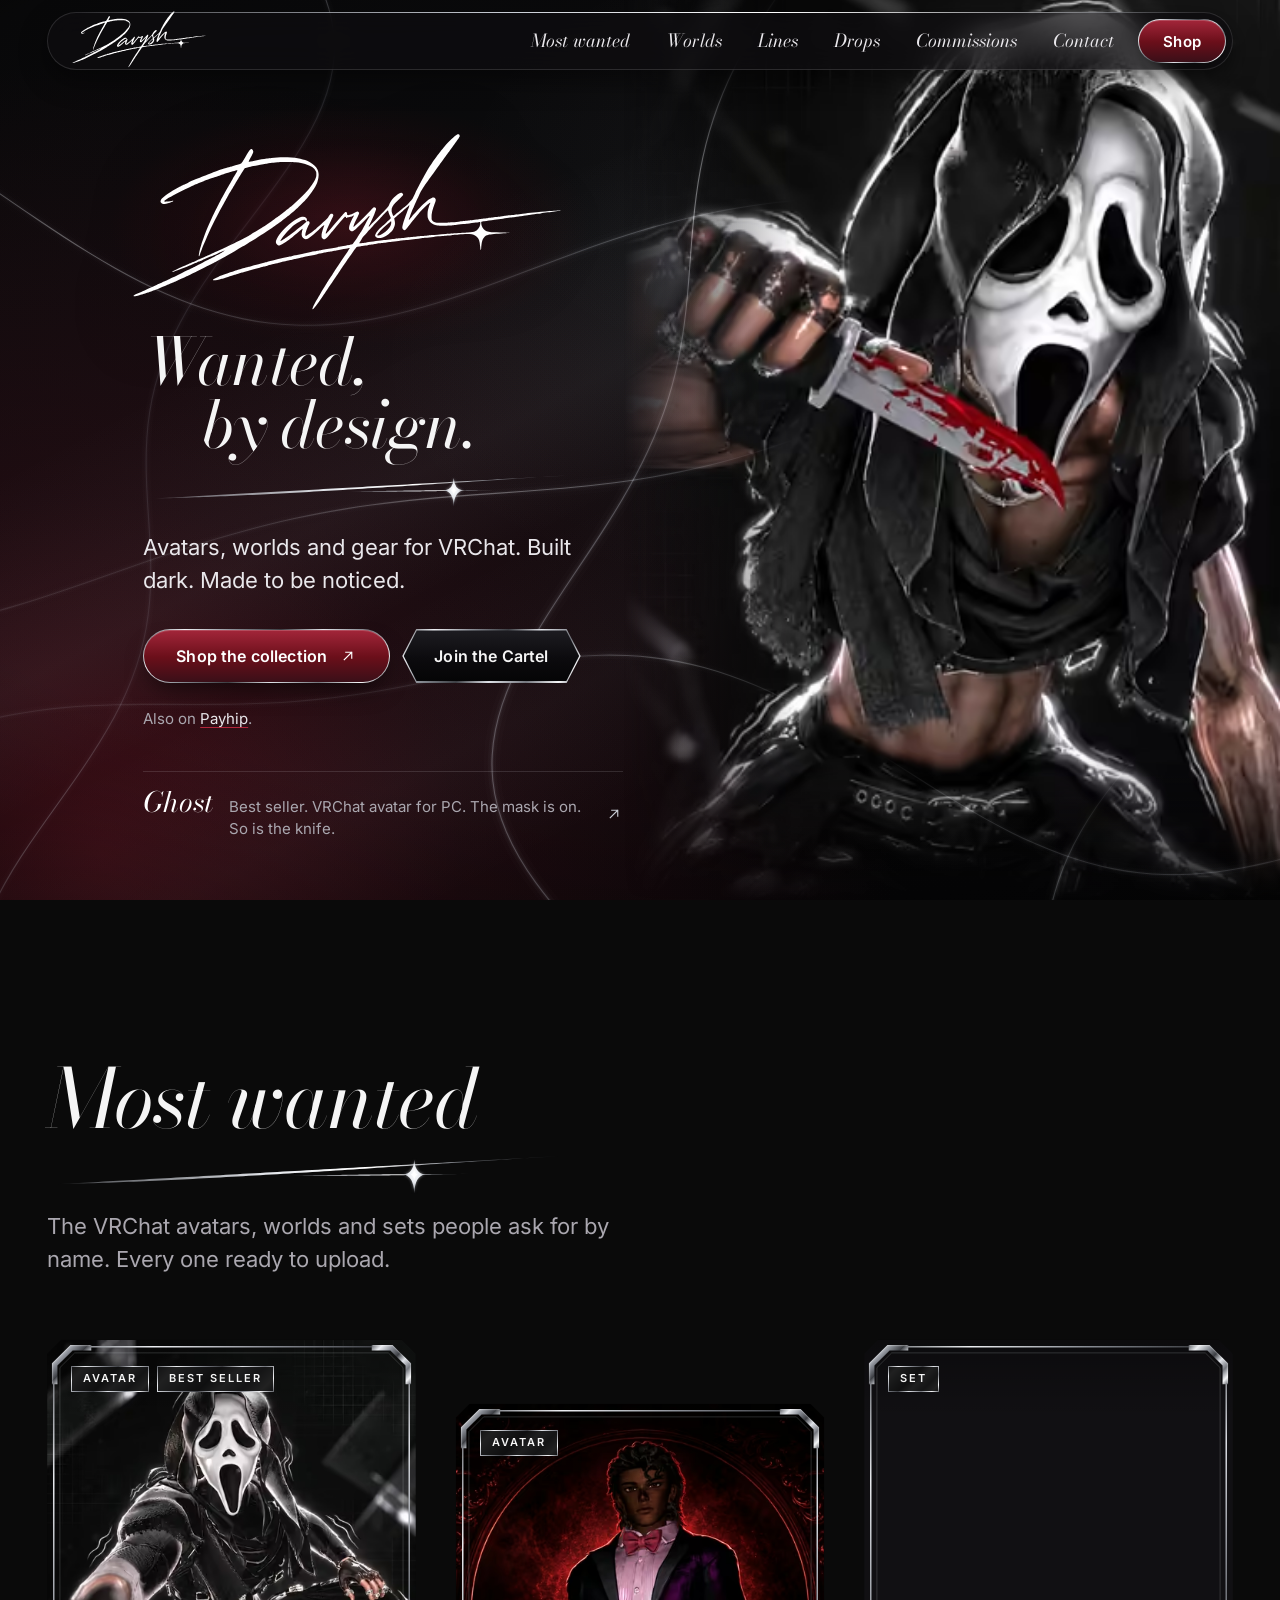
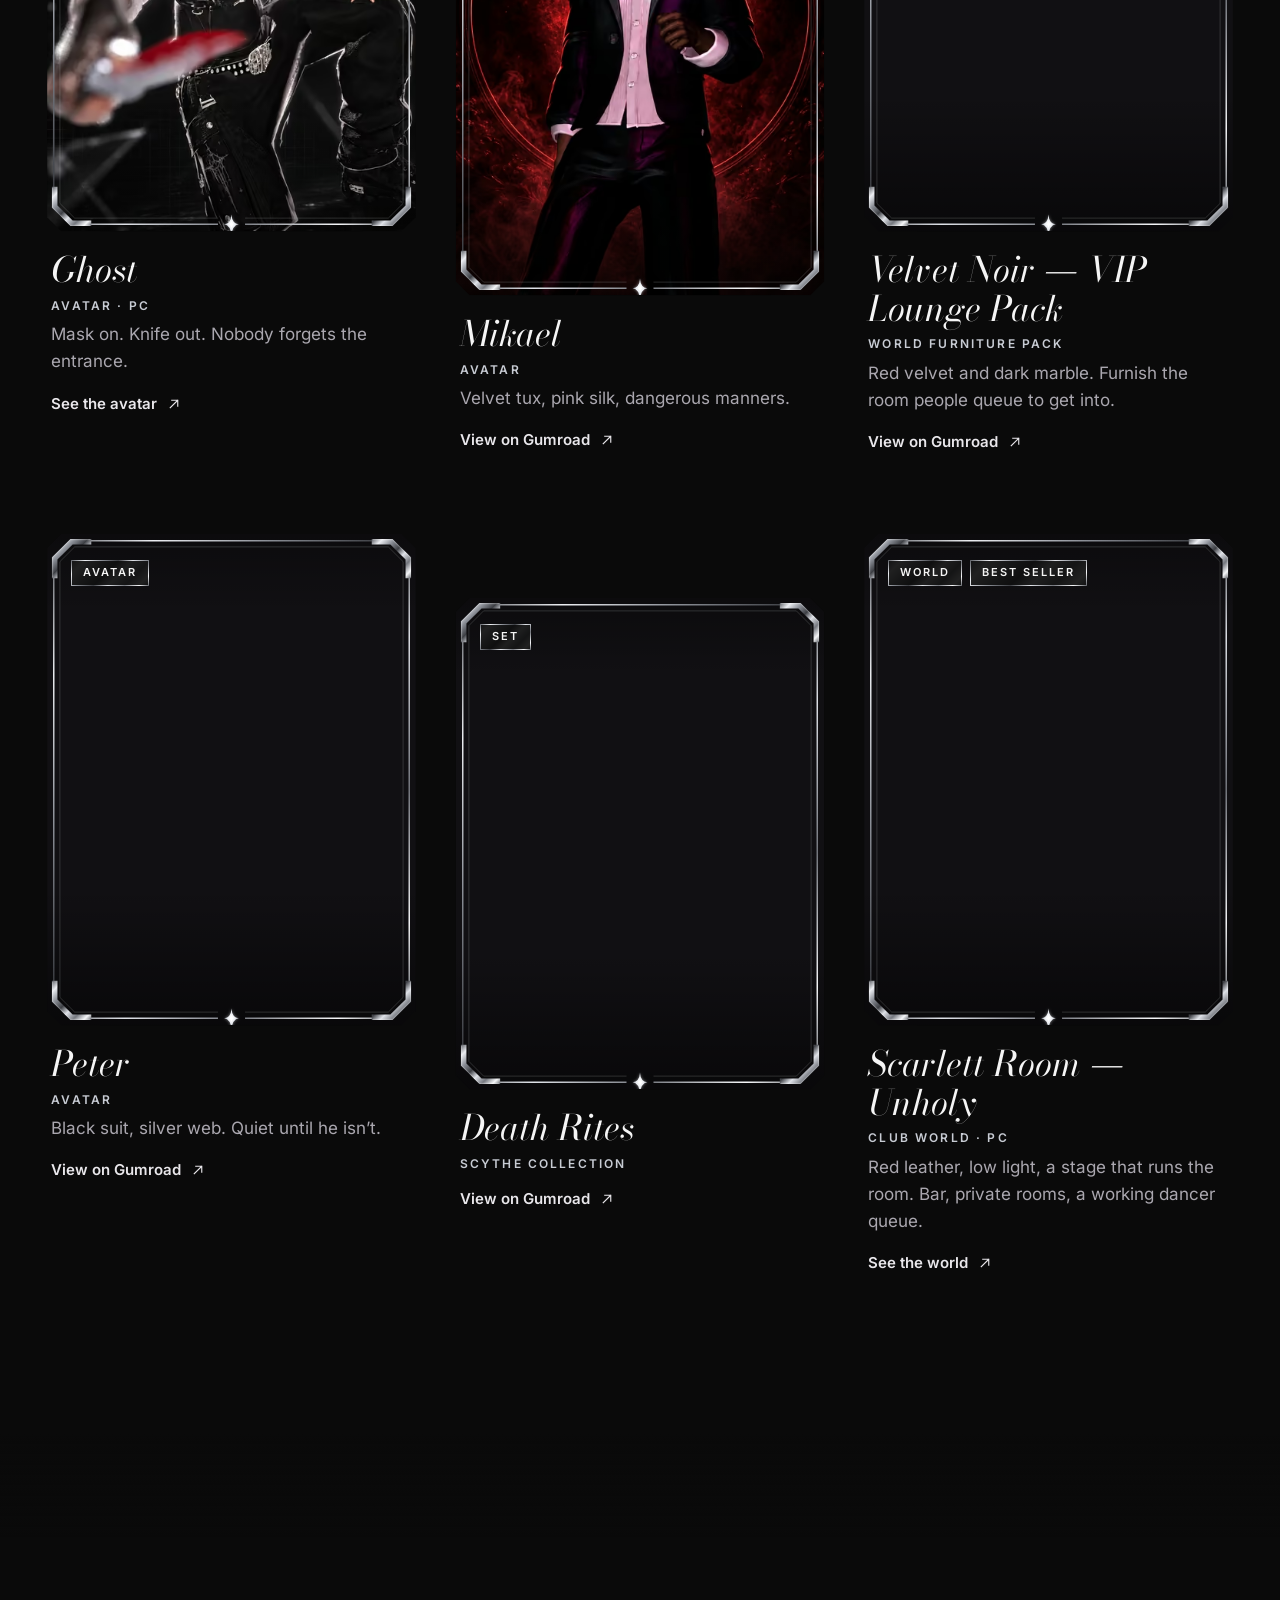
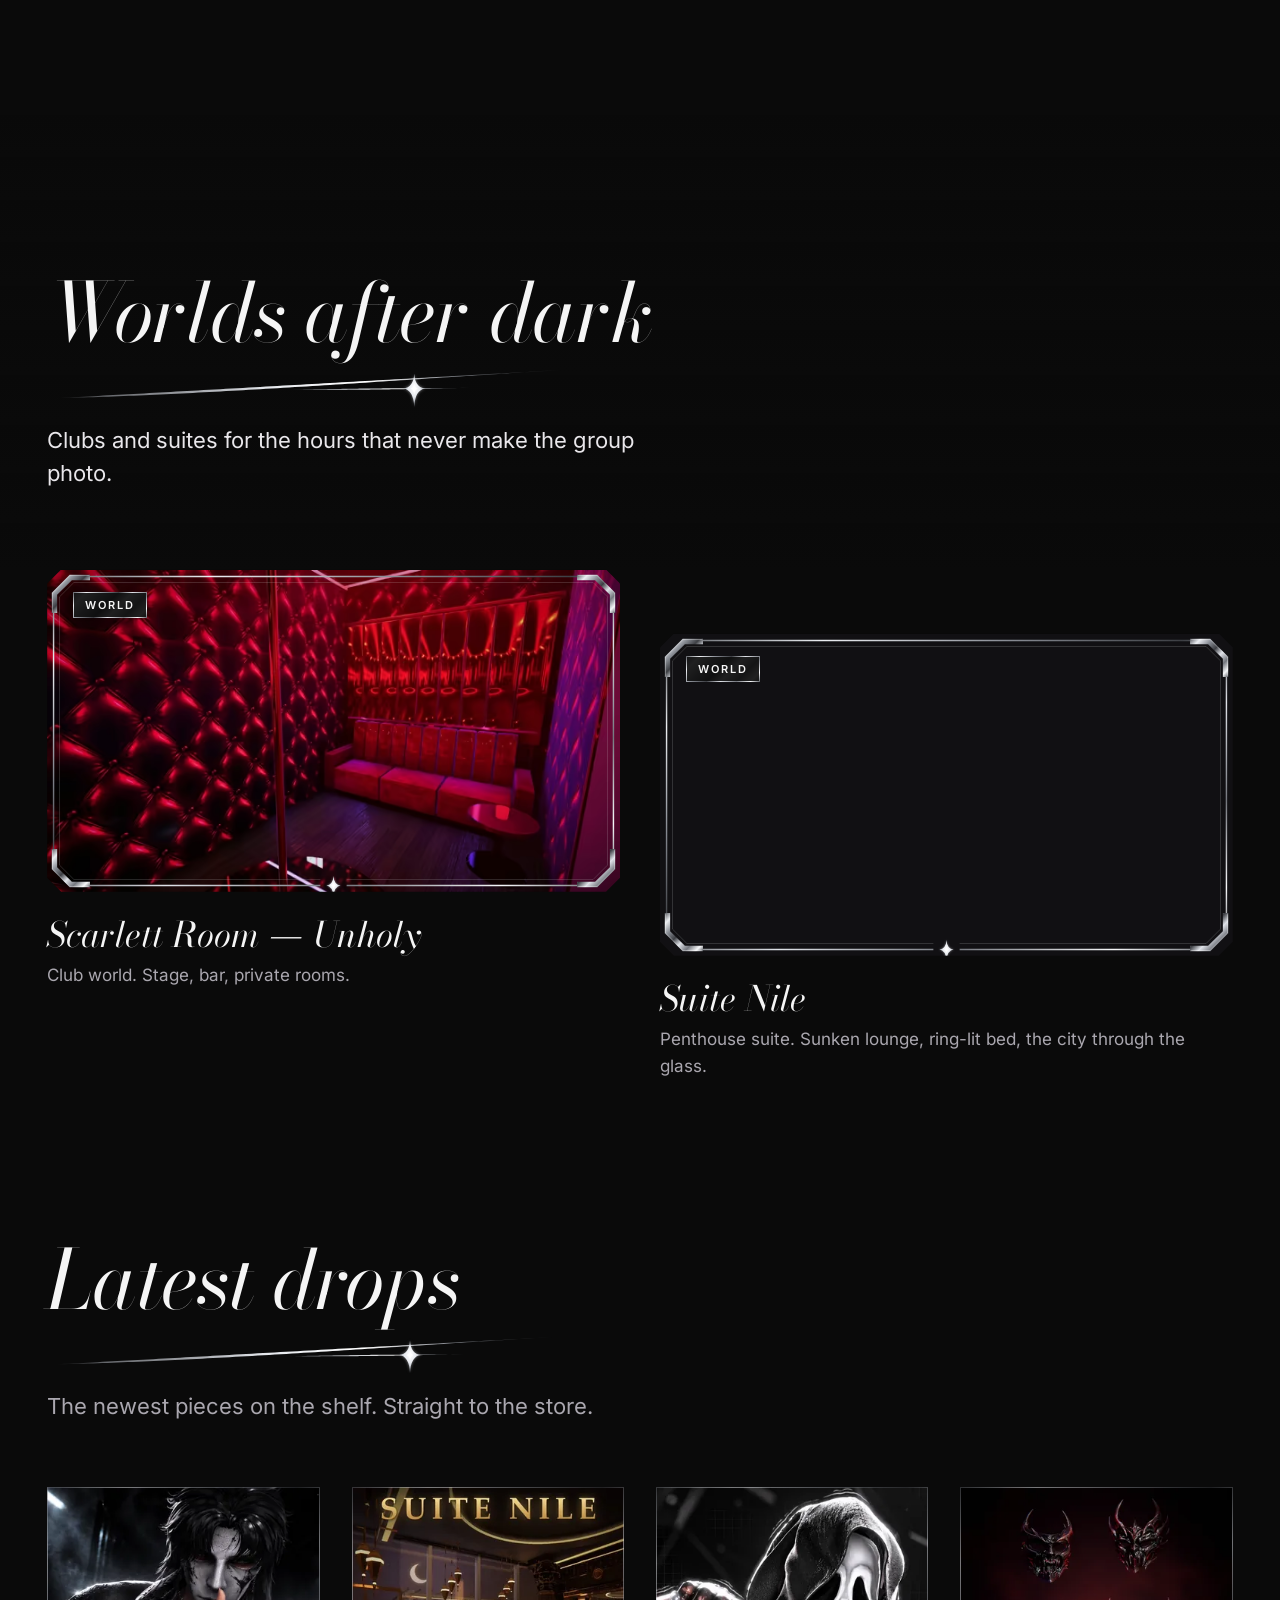
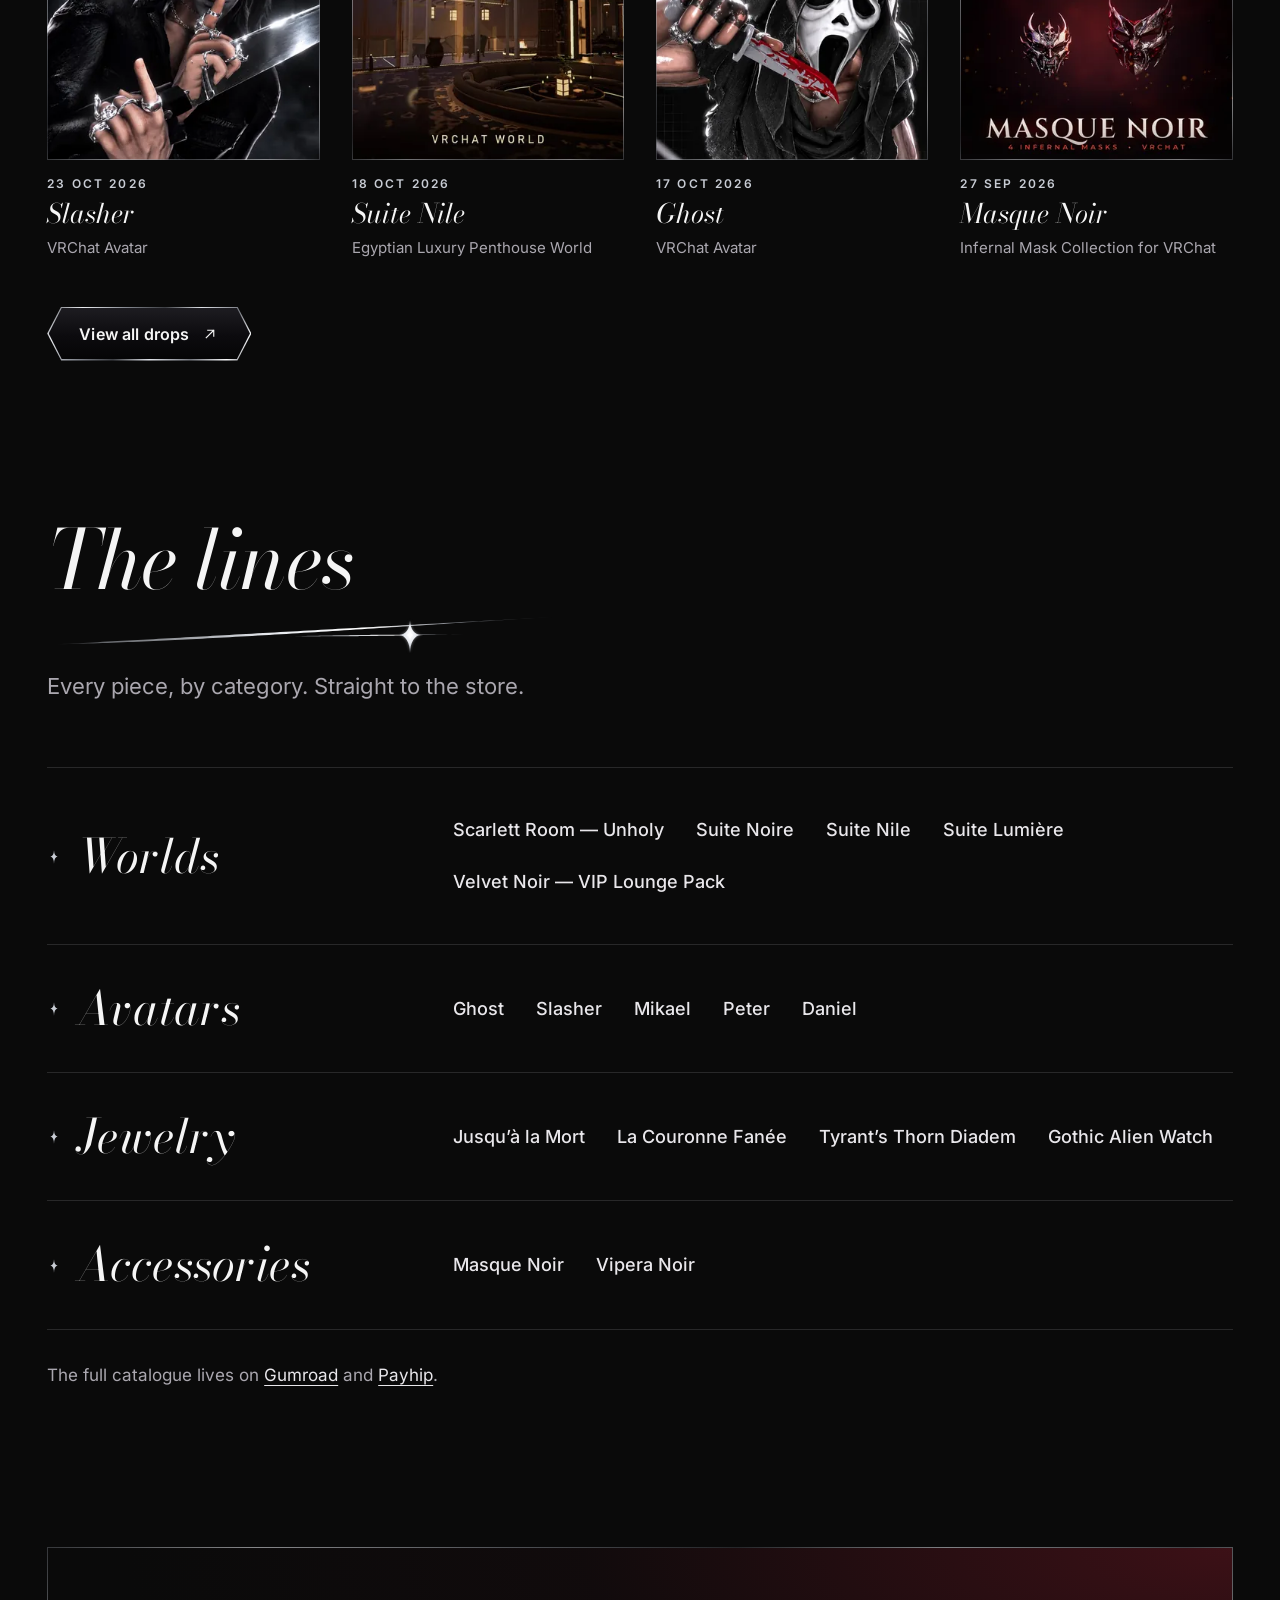
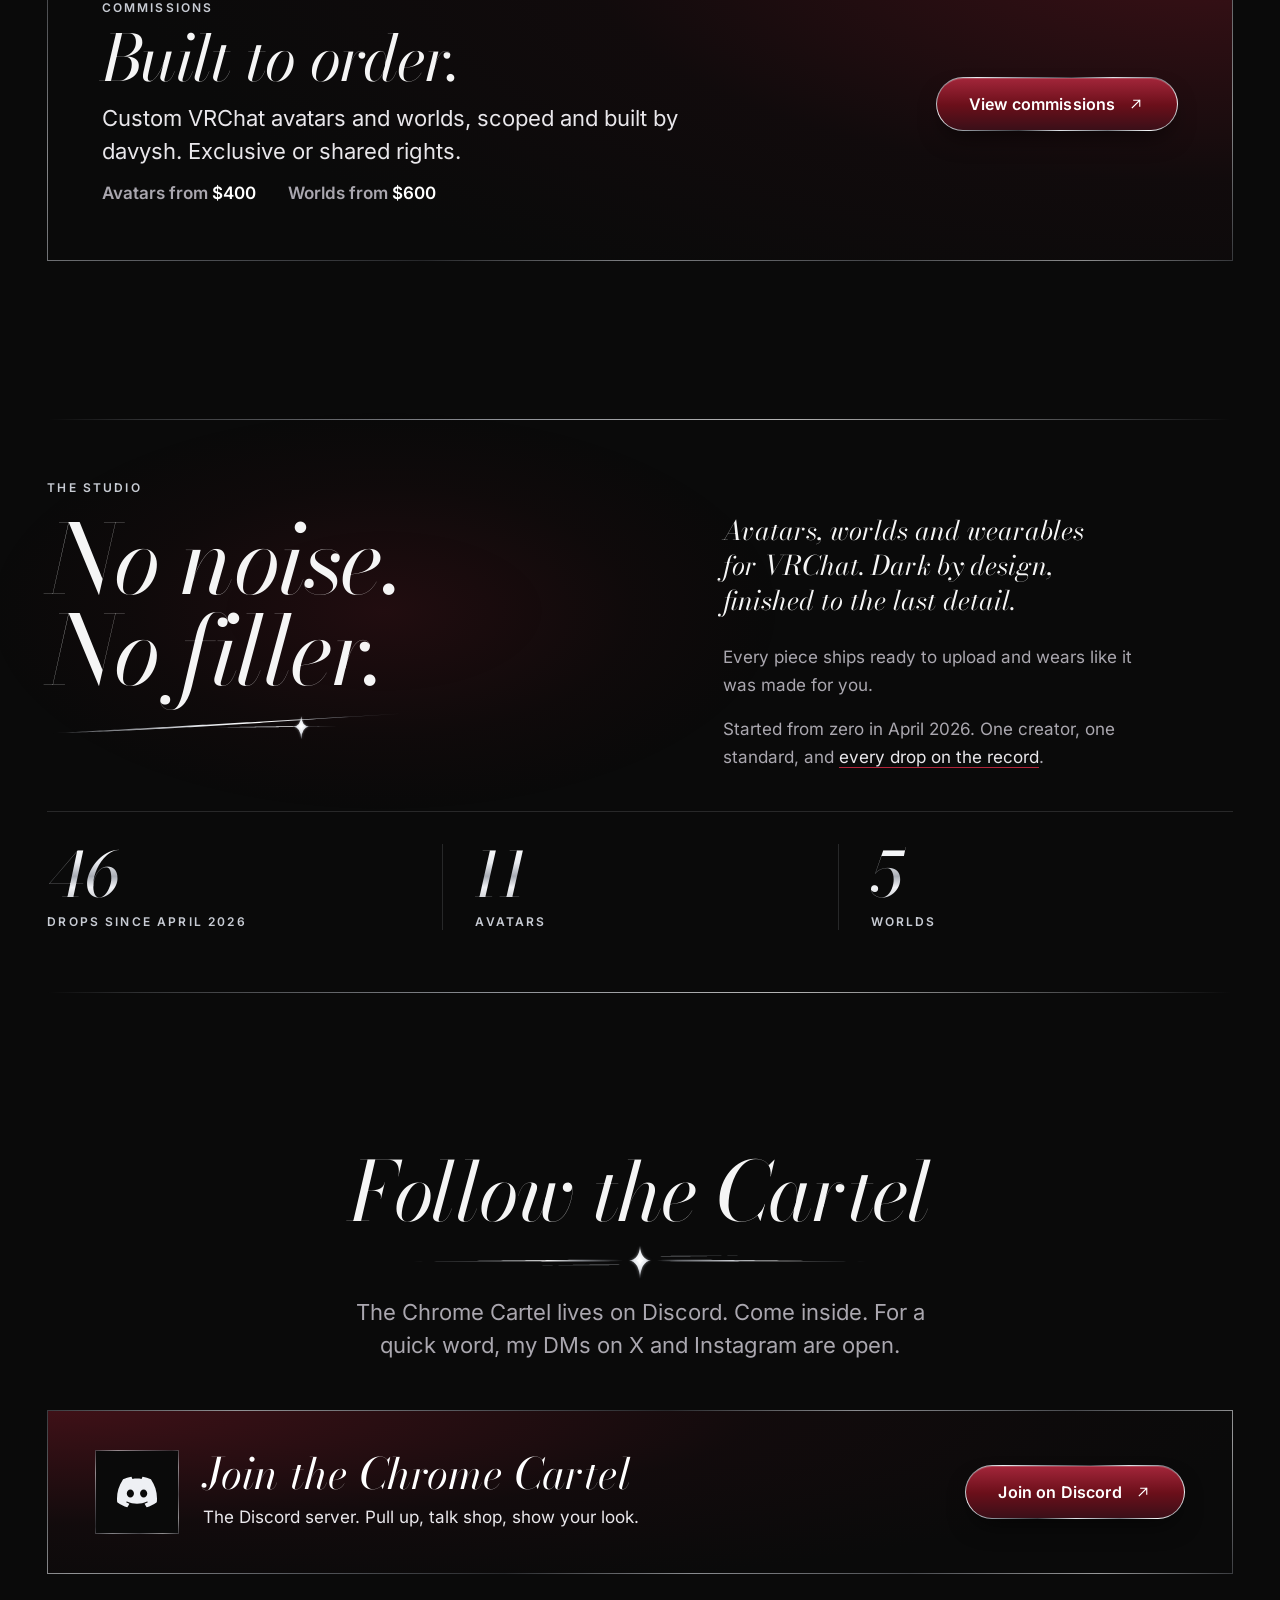
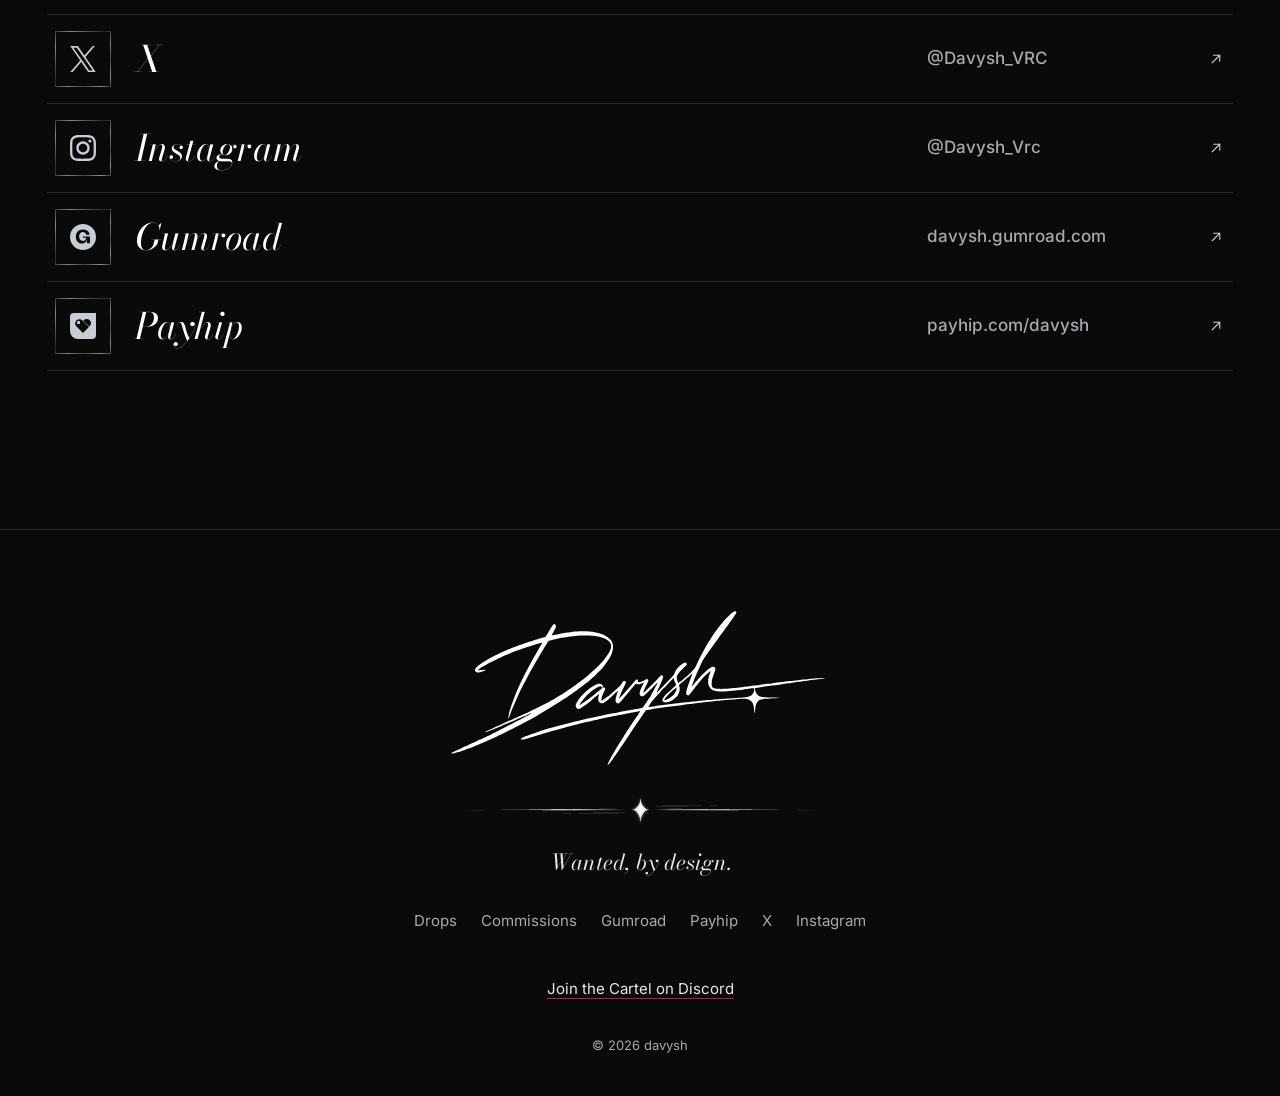
==== commit ad07596f: "v3.8.1: no prices on cards, Scarlett Room license tiers - Home cards and the hero feature no longer " ====
--- a/index.html
+++ b/index.html
@@ -85,7 +85,7 @@
       <p class="hero-alt">Also on <a href="https://payhip.com/davysh" rel="noopener" data-goatcounter-click="click-payhip-hero">Payhip</a>.</p>
       <a class="hero-feature" href="/ghost/" data-goatcounter-click="click-spotlight-ghost-hero">
         <span class="hf-name">Ghost</span>
-        <span class="hf-kind">Best seller. VRChat avatar for PC, $35. The mask is on. So is the knife.</span>
+        <span class="hf-kind">Best seller. VRChat avatar for PC. The mask is on. So is the knife.</span>
         <svg class="ico" viewBox="0 0 24 24" width="18" height="18" aria-hidden="true" focusable="false"><path d="M7 17 17 7M9 7h8v8" fill="none" stroke="currentColor" stroke-width="1.5" stroke-linecap="square"/></svg>
       </a>
     </div>
@@ -103,7 +103,7 @@
           <div class="card-plate"><picture><source type="image/avif" srcset="img/ghost-480.avif 480w, img/ghost-760.avif 760w, img/ghost-941.avif 941w" sizes="(min-width: 1000px) 30vw, (min-width: 600px) 46vw, 80vw"><source type="image/webp" srcset="img/ghost-480.webp 480w, img/ghost-760.webp 760w, img/ghost-941.webp 941w" sizes="(min-width: 1000px) 30vw, (min-width: 600px) 46vw, 80vw"><img src="img/ghost-760.webp" width="941" height="1254" alt="Ghost VRChat avatar crouched in a black hood and white mask, pointing a bloodied knife at the viewer" loading="lazy" decoding="async"></picture><div class="badges"><span class="badge">Avatar</span><span class="badge">Best seller</span></div></div>
           <div class="card-body">
             <h3 class="card-name">Ghost</h3>
-            <p class="card-kind">Avatar · PC · <span class="card-price">$35</span></p>
+            <p class="card-kind">Avatar · PC</p>
             <p class="card-desc">Mask on. Knife out. Nobody forgets the entrance.</p>
             <span class="card-cta">See the avatar <svg class="ico" viewBox="0 0 24 24" width="18" height="18" aria-hidden="true" focusable="false"><path d="M7 17 17 7M9 7h8v8" fill="none" stroke="currentColor" stroke-width="1.5" stroke-linecap="square"/></svg></span>
           </div>
@@ -157,7 +157,7 @@
           <div class="card-plate"><picture><source type="image/avif" srcset="img/card-scarlett-480.avif 480w, img/card-scarlett-720.avif 720w, img/card-scarlett-960.avif 960w" sizes="(min-width: 1000px) 30vw, (min-width: 600px) 46vw, 80vw"><source type="image/webp" srcset="img/card-scarlett-480.webp 480w, img/card-scarlett-720.webp 720w, img/card-scarlett-960.webp 960w" sizes="(min-width: 1000px) 30vw, (min-width: 600px) 46vw, 80vw"><img src="img/card-scarlett-720.webp" width="960" height="1280" alt="Scarlett Room — Unholy, a VRChat club world: a round stage ringed by red booths under a pink lighting truss" loading="lazy" decoding="async"></picture><div class="badges"><span class="badge">World</span><span class="badge">Best seller</span></div></div>
           <div class="card-body">
             <h3 class="card-name">Scarlett Room — Unholy</h3>
-            <p class="card-kind">Club world · PC · <span class="card-price">from $20</span></p>
+            <p class="card-kind">Club world · PC</p>
             <p class="card-desc">Red leather, low light, a stage that runs the room. Bar, private rooms, a working dancer queue.</p>
             <span class="card-cta">See the world <svg class="ico" viewBox="0 0 24 24" width="18" height="18" aria-hidden="true" focusable="false"><path d="M7 17 17 7M9 7h8v8" fill="none" stroke="currentColor" stroke-width="1.5" stroke-linecap="square"/></svg></span>
           </div>
--- a/styles.css
+++ b/styles.css
@@ -596,7 +596,6 @@
 .hero-alt { font-size: var(--dv-t-small); color: var(--dv-c-text-muted); }
 .hero-alt a { color: var(--dv-c-text); text-decoration-color: var(--dv-garnet); }
 .hero-alt a:hover { color: #fff; }
-.card-price { font-weight: 600; color: #fff; letter-spacing: 0; text-transform: none; }
 @media (max-width: 599.98px) {
   .gallery { grid-template-columns: none; grid-auto-flow: column; grid-auto-columns: 80%; gap: var(--dv-s5);
     overflow-x: auto; overscroll-behavior-x: contain; scroll-snap-type: x mandatory; scrollbar-width: none;
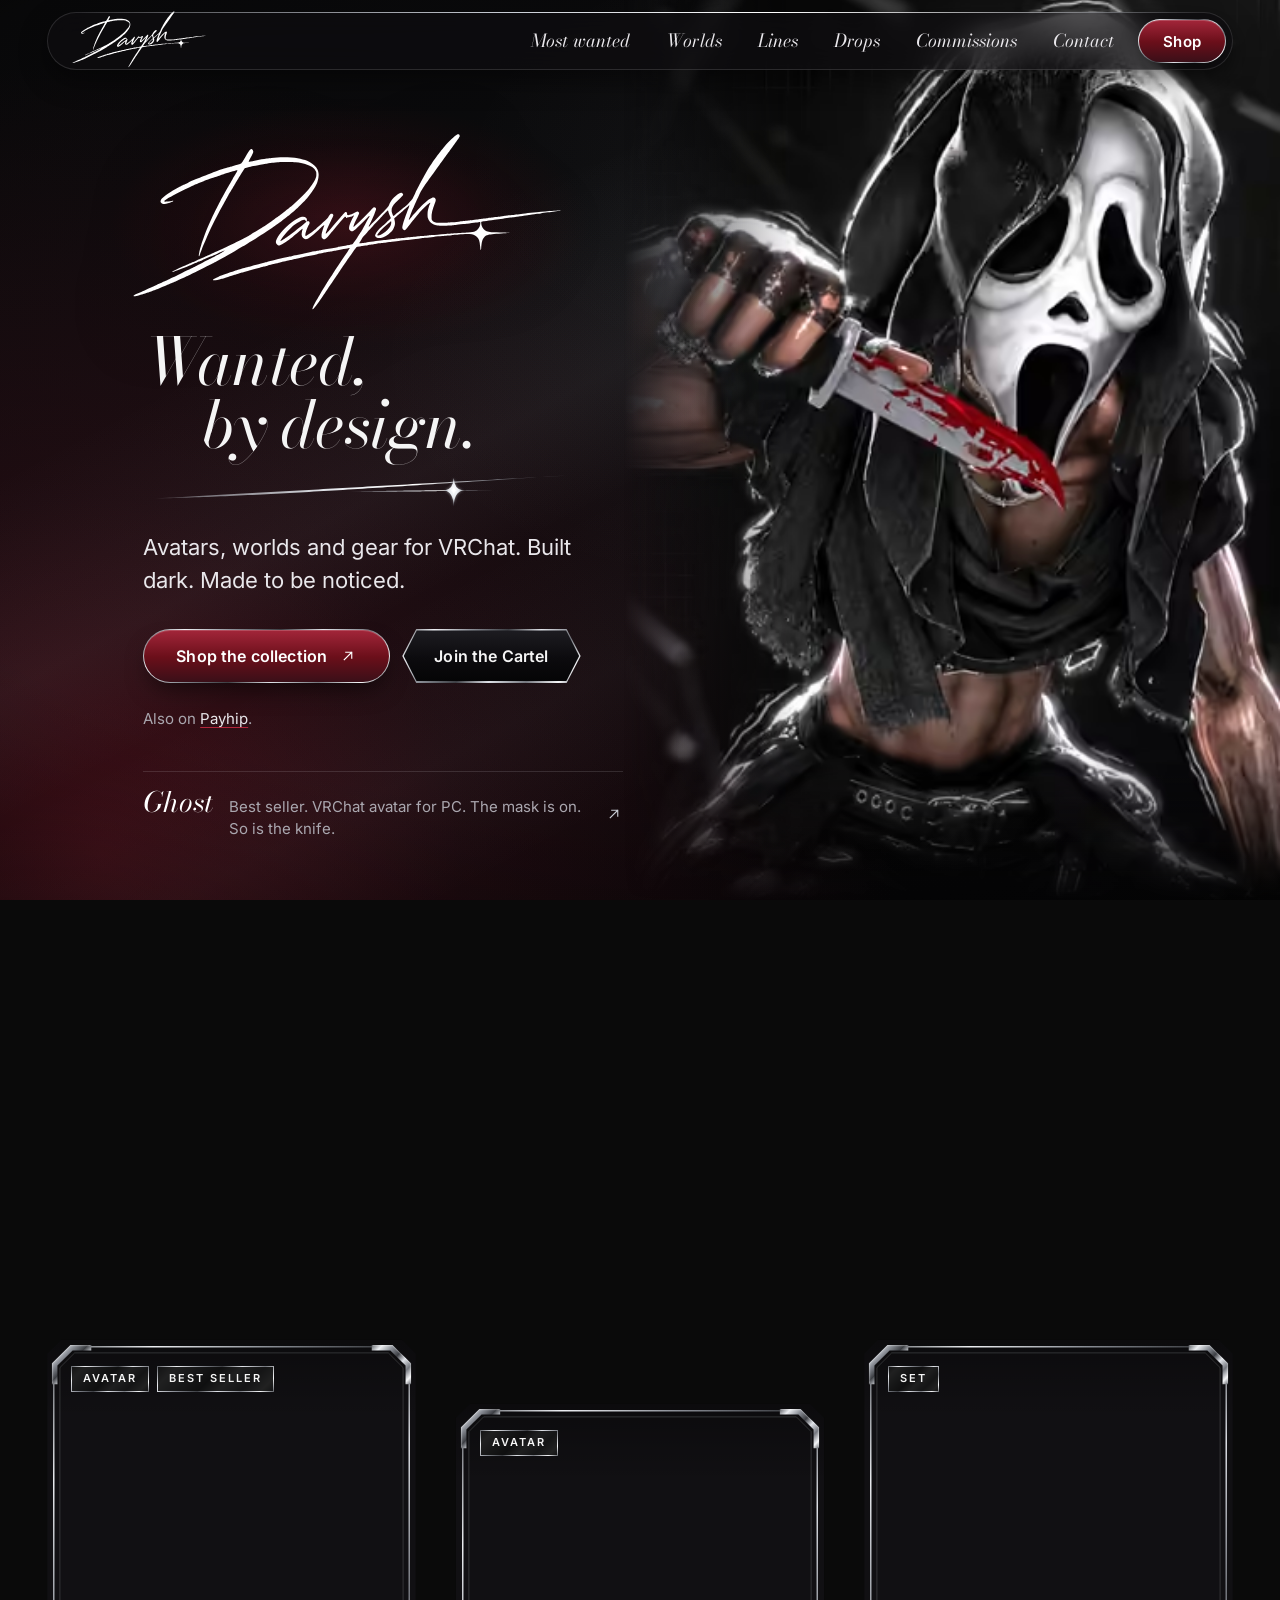
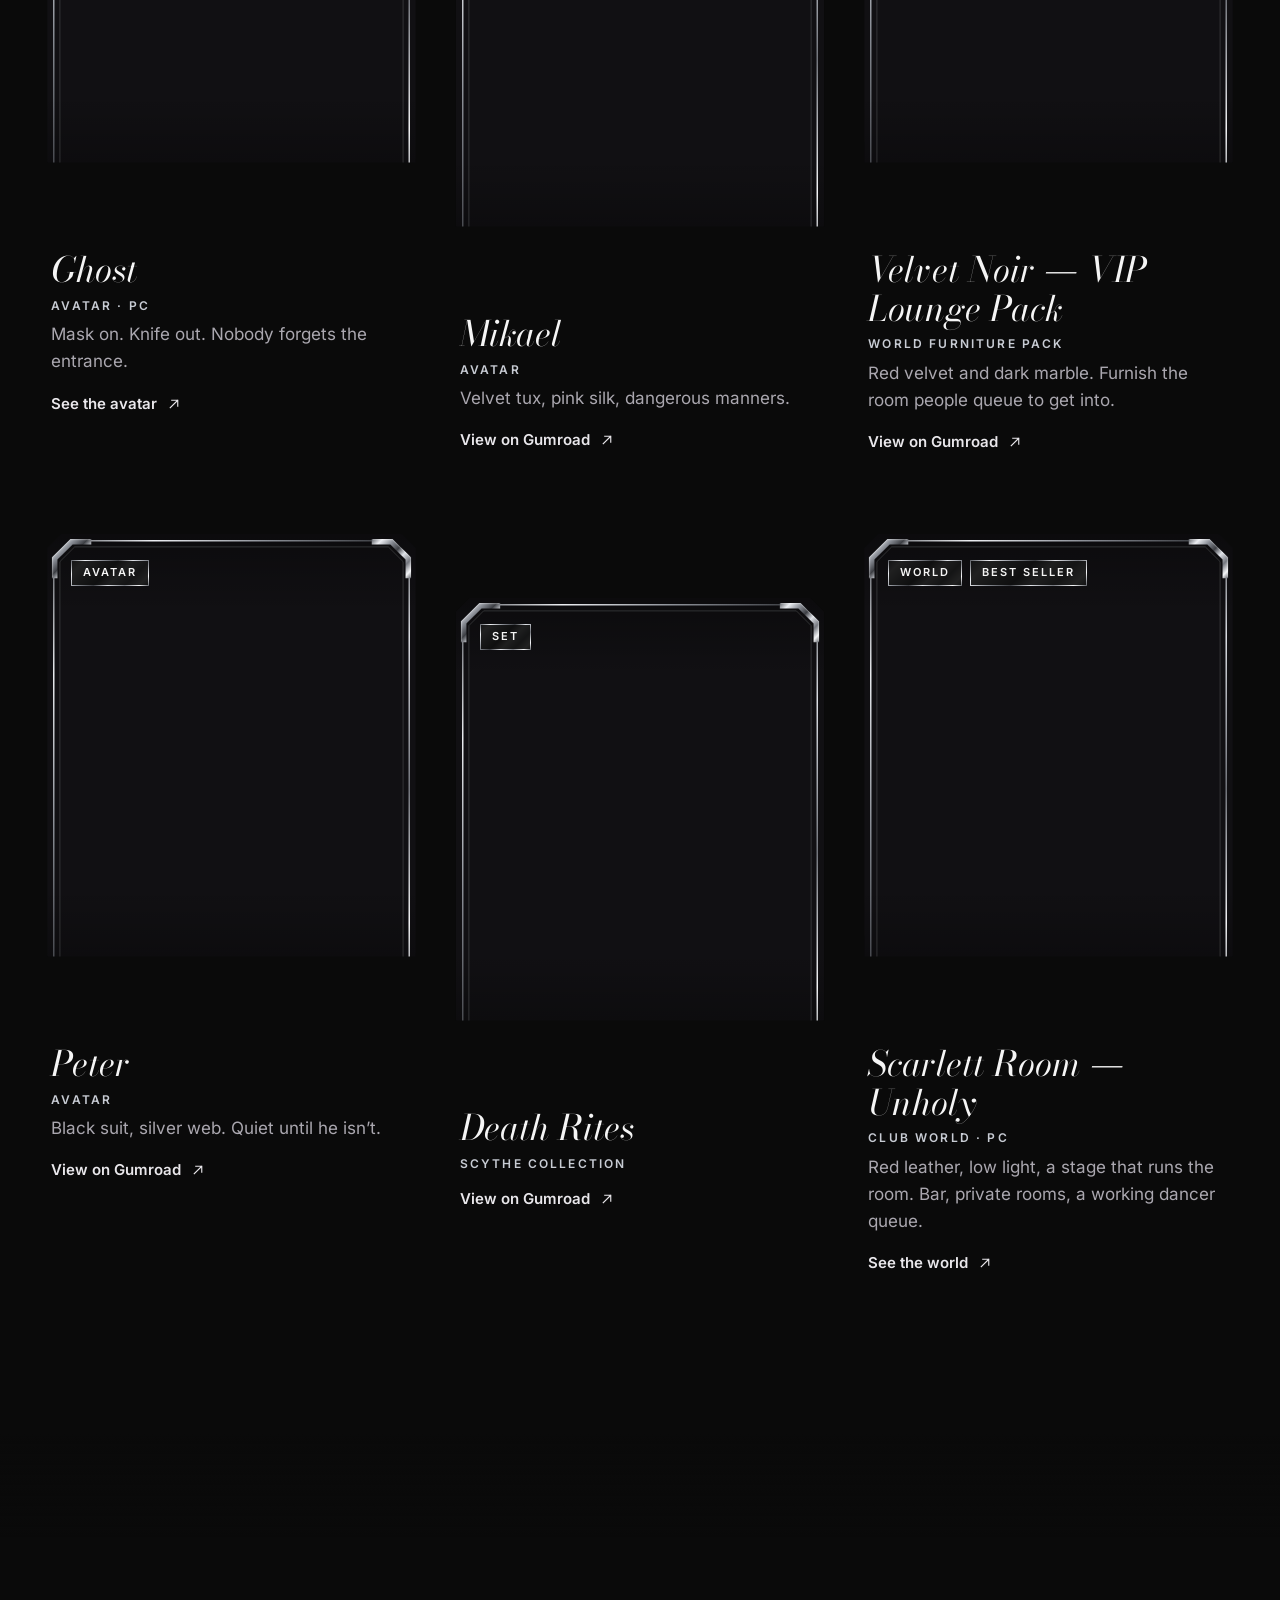
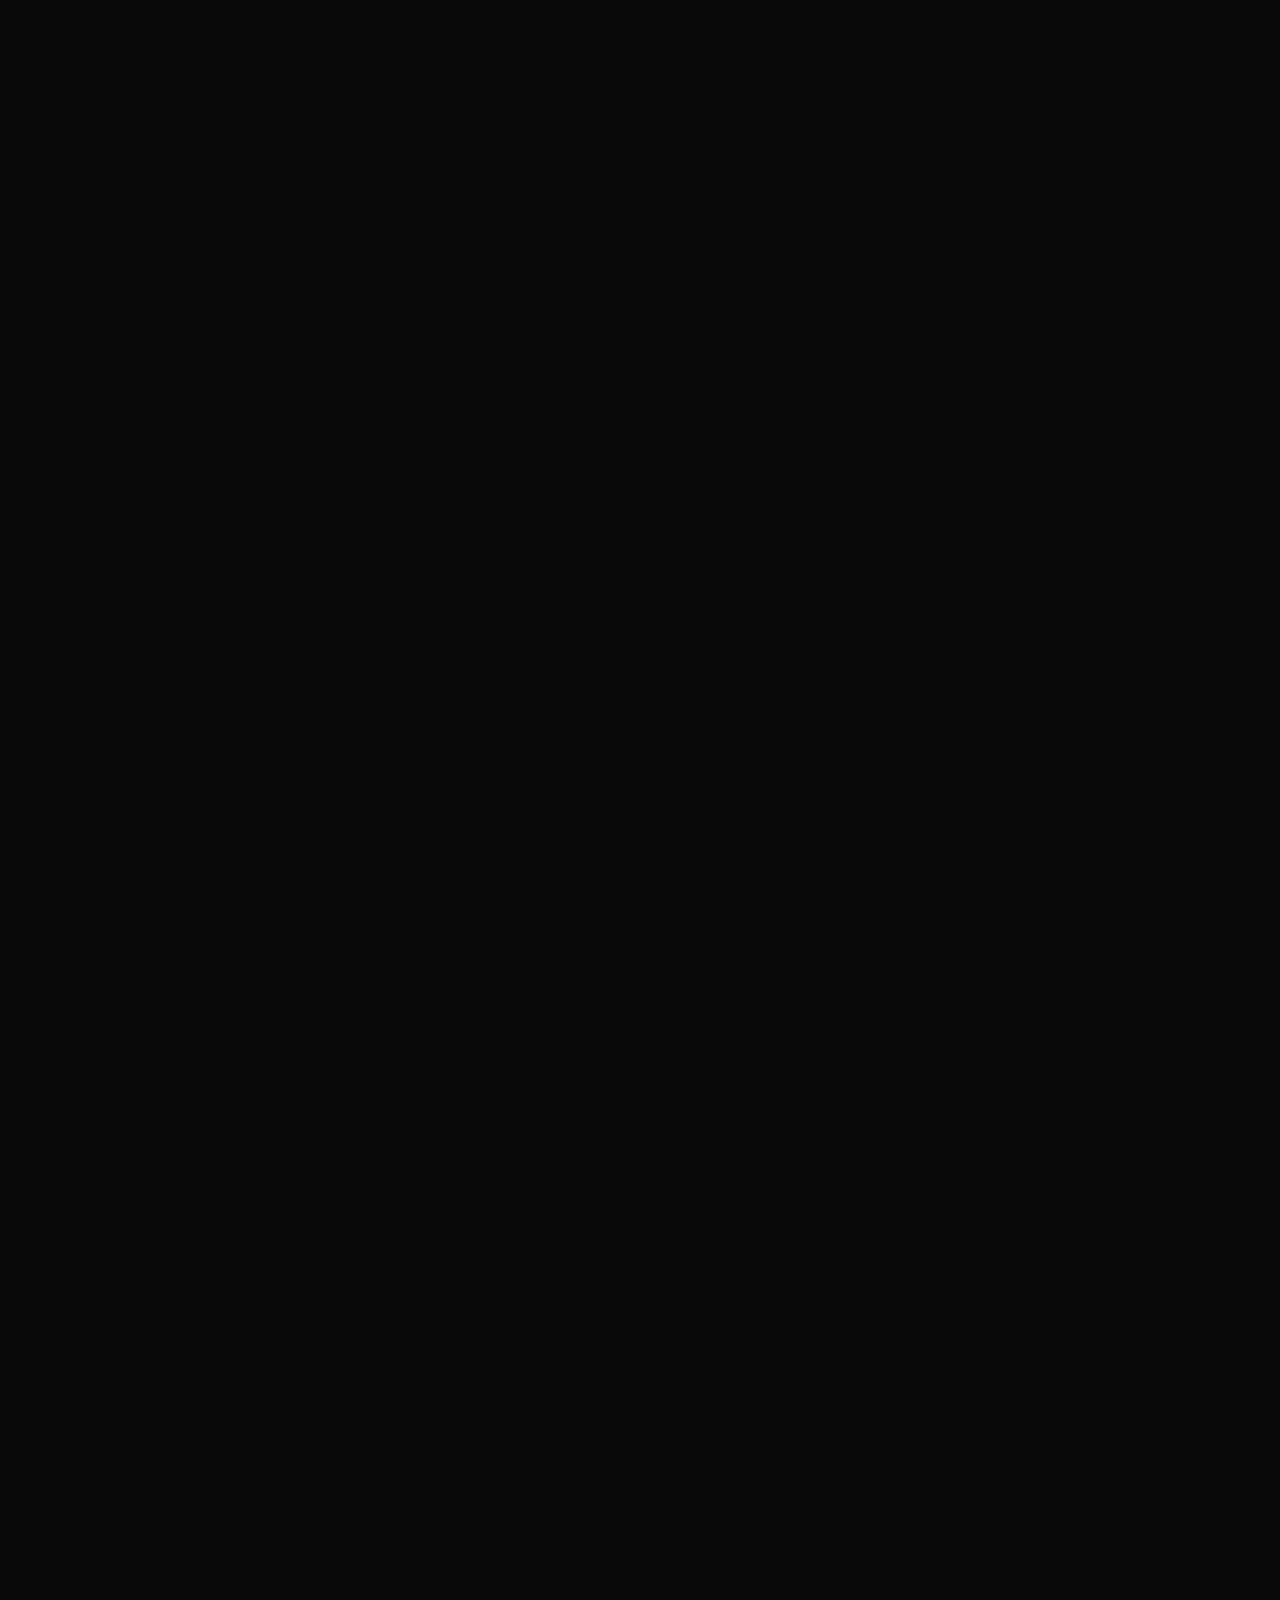
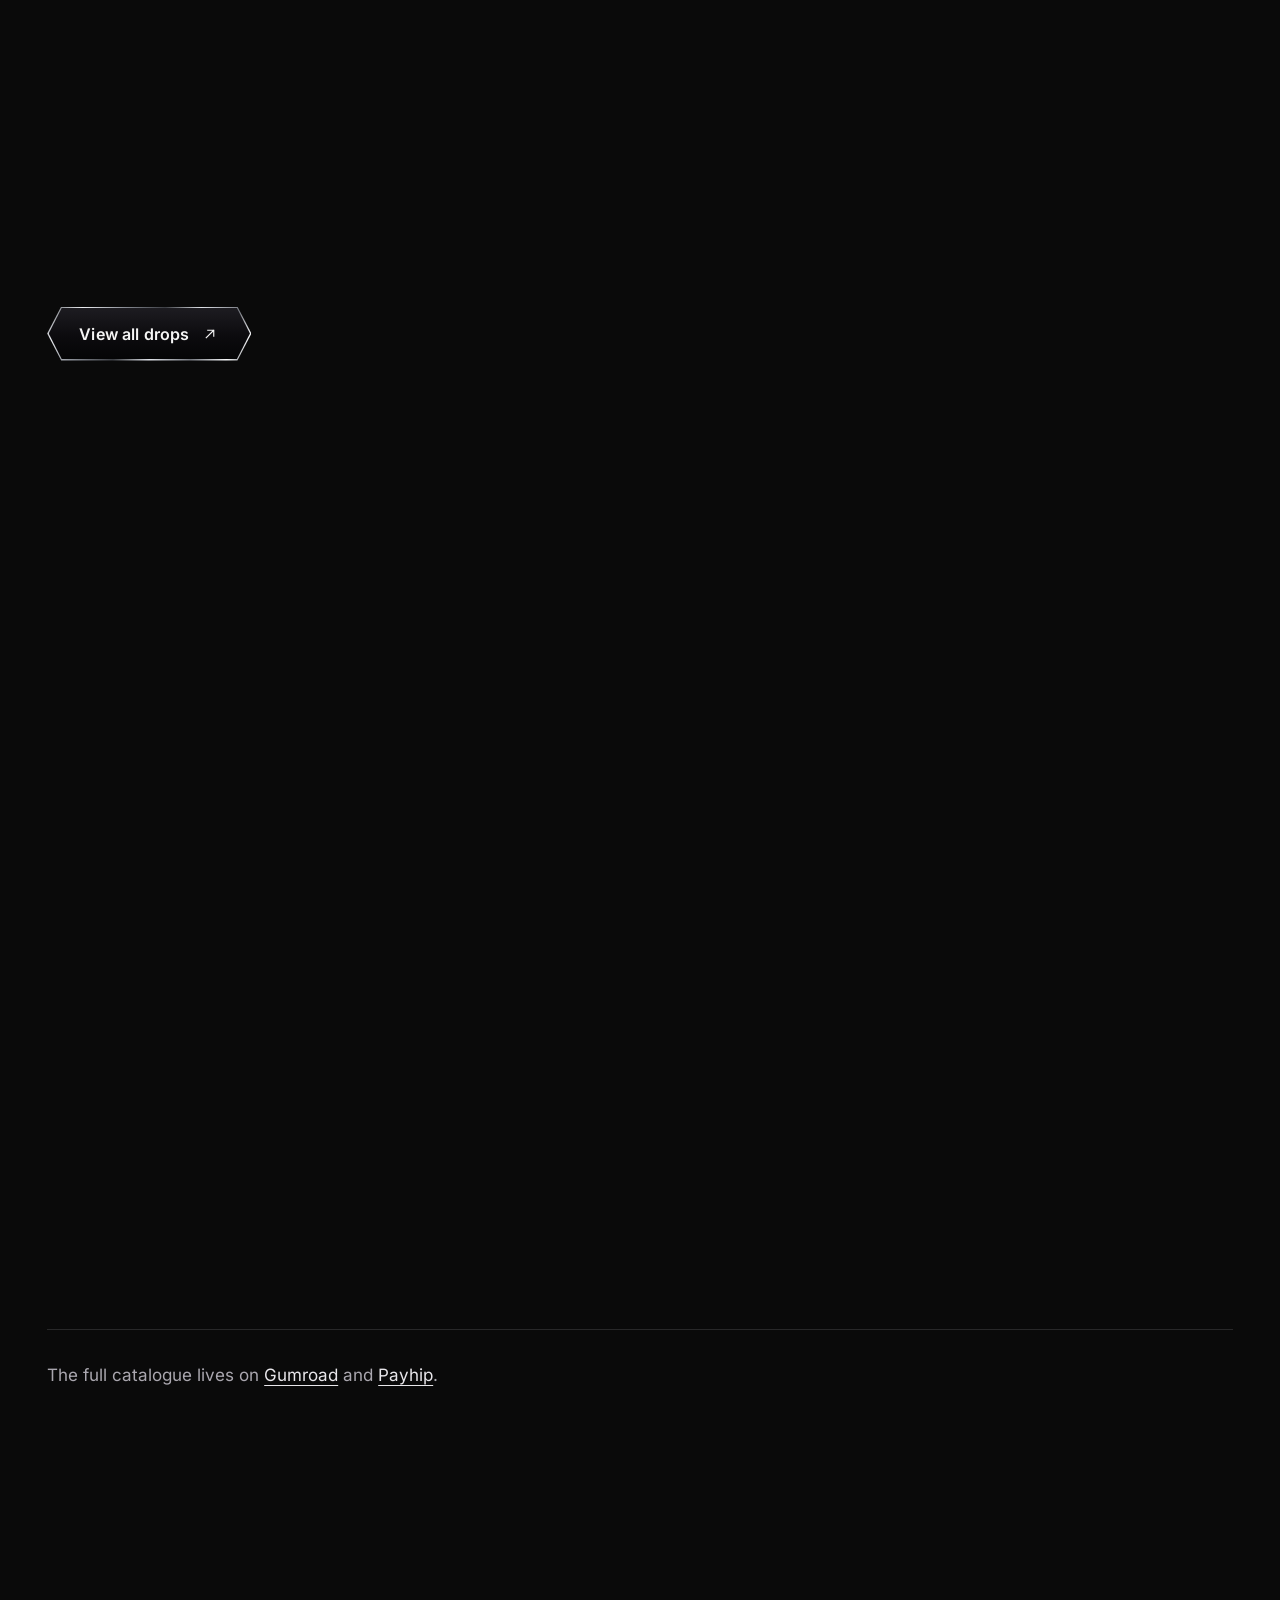
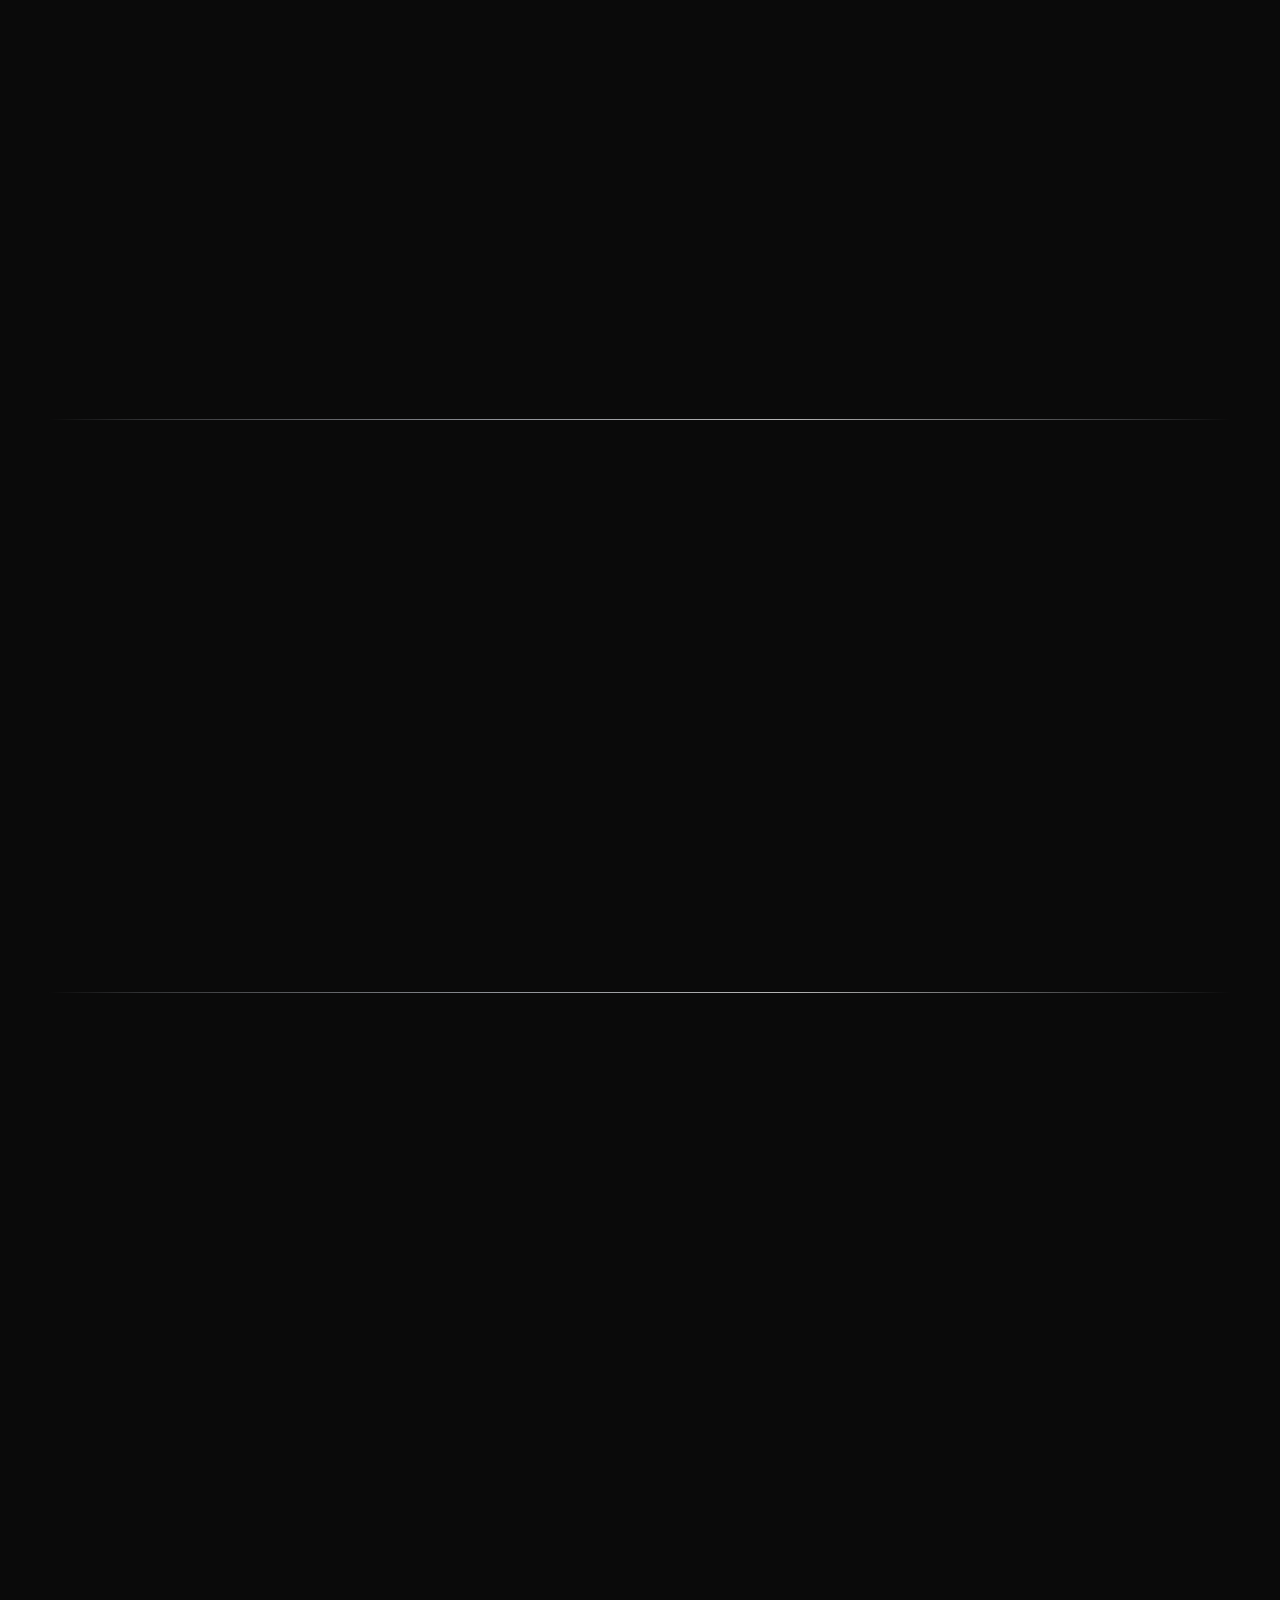
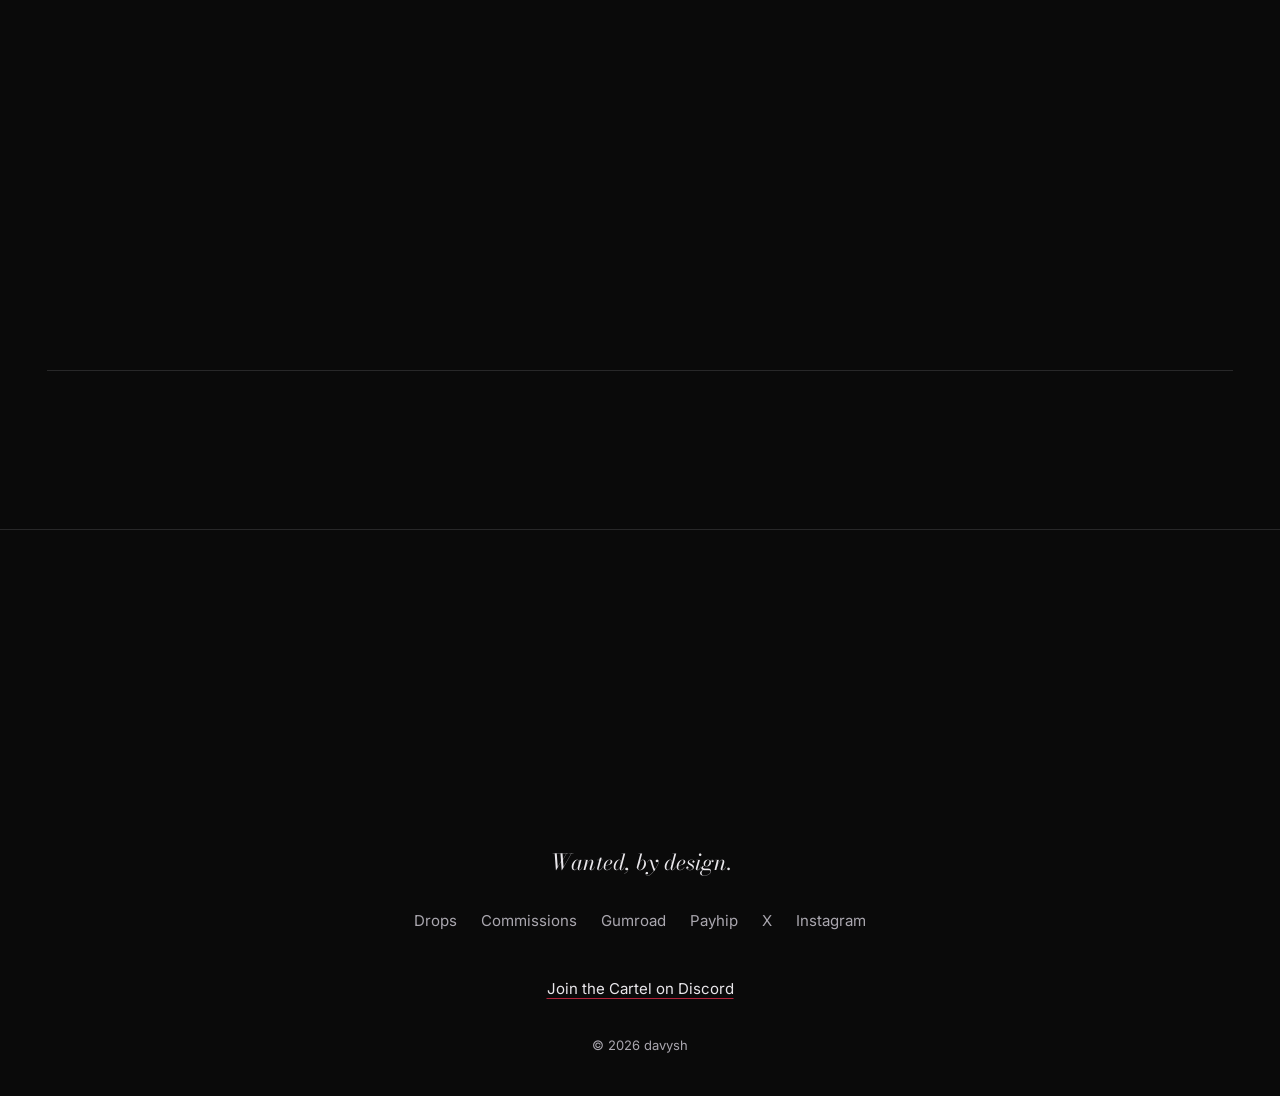
==== commit ed1041bf: "v3.8.2: security hardening - Content-Security-Policy (meta) on every page: scripts only from the   s" ====
--- a/index.html
+++ b/index.html
@@ -8,6 +8,8 @@
 <link rel="canonical" href="https://davysh.com/">
 <meta name="theme-color" content="#0A0A0A">
 <meta name="color-scheme" content="dark">
+<meta http-equiv="Content-Security-Policy" content="default-src 'self'; script-src 'self' 'sha256-Du+OJKJSbdUgz5nrHeWWINvez6XKDDU/tyj/5c2uvwo=' https://gc.zgo.at; style-src 'self'; img-src 'self' data: https://davysh.goatcounter.com; connect-src 'self' https://davysh.goatcounter.com; font-src 'self'; manifest-src 'self'; object-src 'none'; frame-src 'none'; base-uri 'self'; form-action 'none'; upgrade-insecure-requests">
+<meta name="referrer" content="strict-origin-when-cross-origin">
 <meta name="robots" content="index, follow, max-image-preview:large">
 <meta name="author" content="davysh">
 <meta property="og:type" content="website">
--- a/styles.css
+++ b/styles.css
@@ -672,3 +672,7 @@
 }
 .pd-shot.portrait { aspect-ratio: 4 / 5; }
 .pd-sub { display: block; font-size: .5em; letter-spacing: 0; color: var(--dv-chrome); }
+
+/* ---- 404 (moved out of an inline <style> so the CSP needs no 'unsafe-inline') ---- */
+.nf { min-height: 62vh; display: grid; place-content: center; padding-bottom: 0; }
+.nf .hero-ctas { justify-content: center; margin-top: var(--dv-s8); }
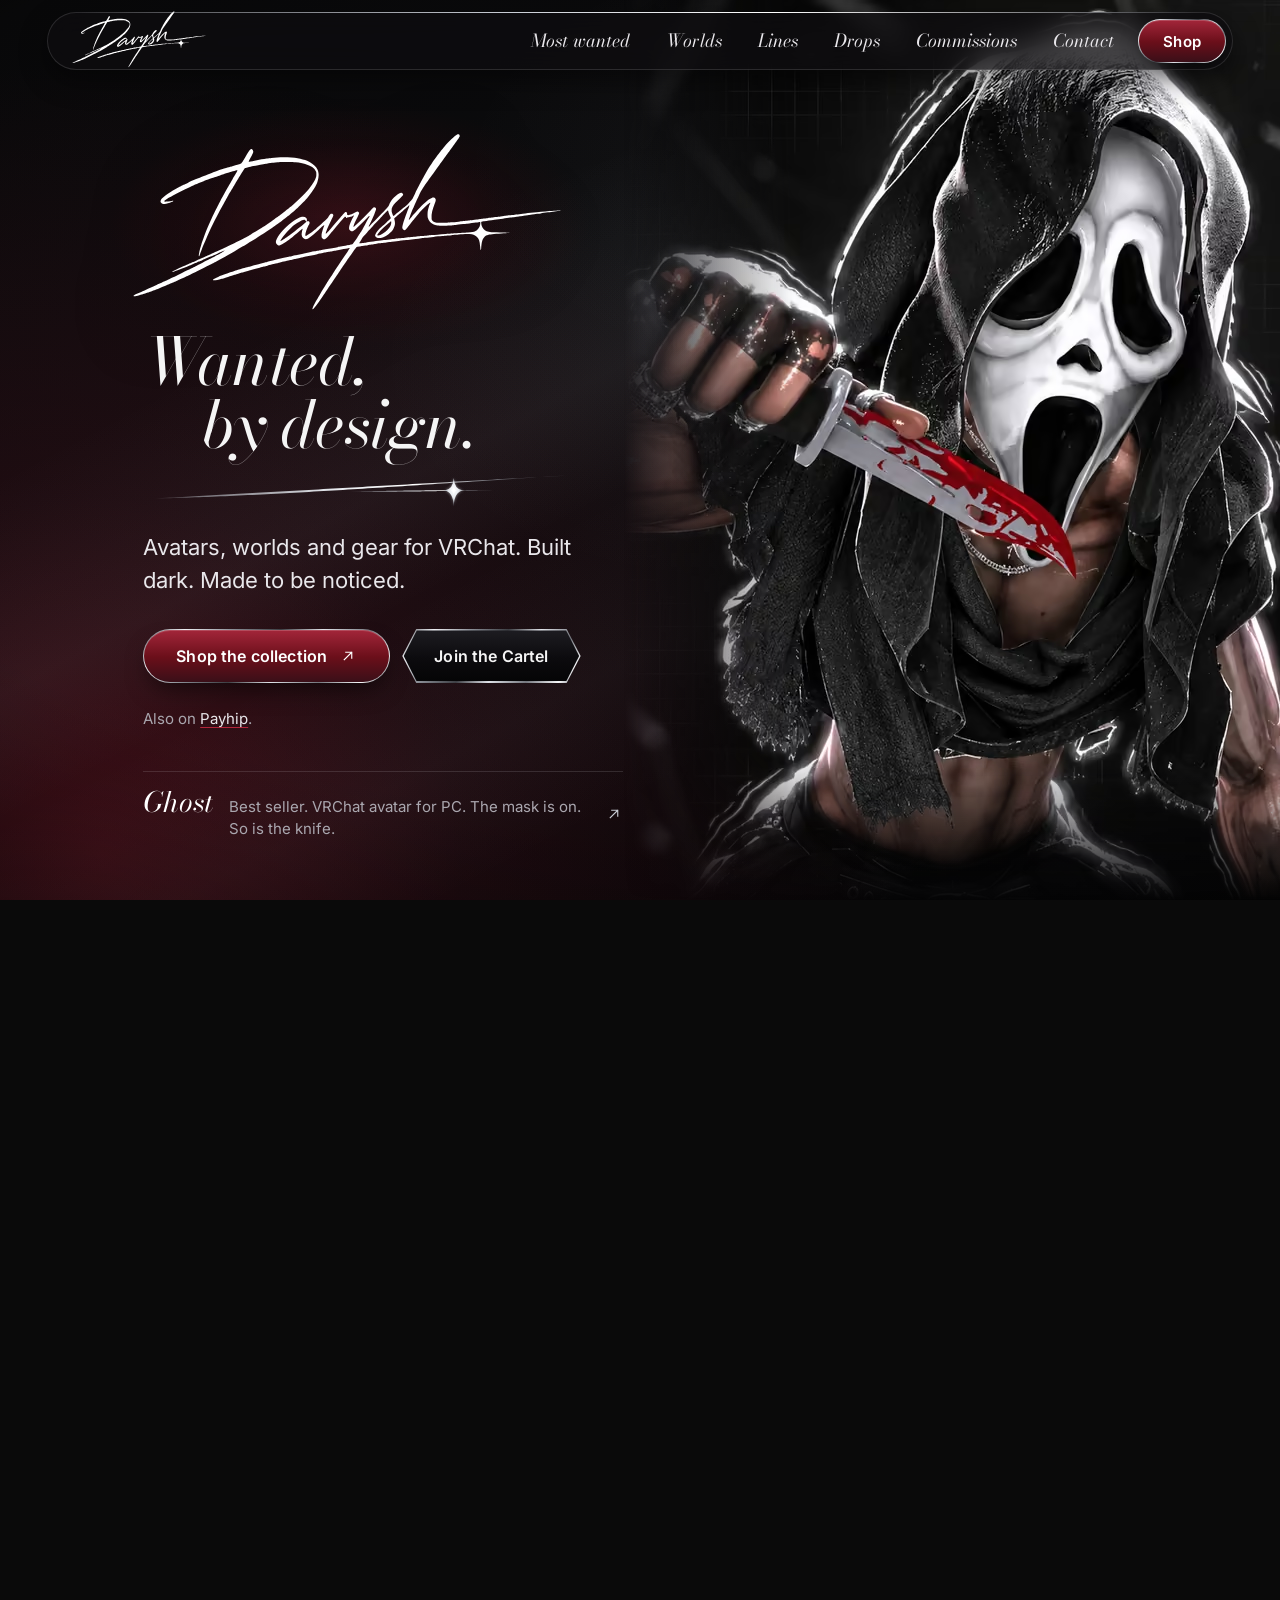
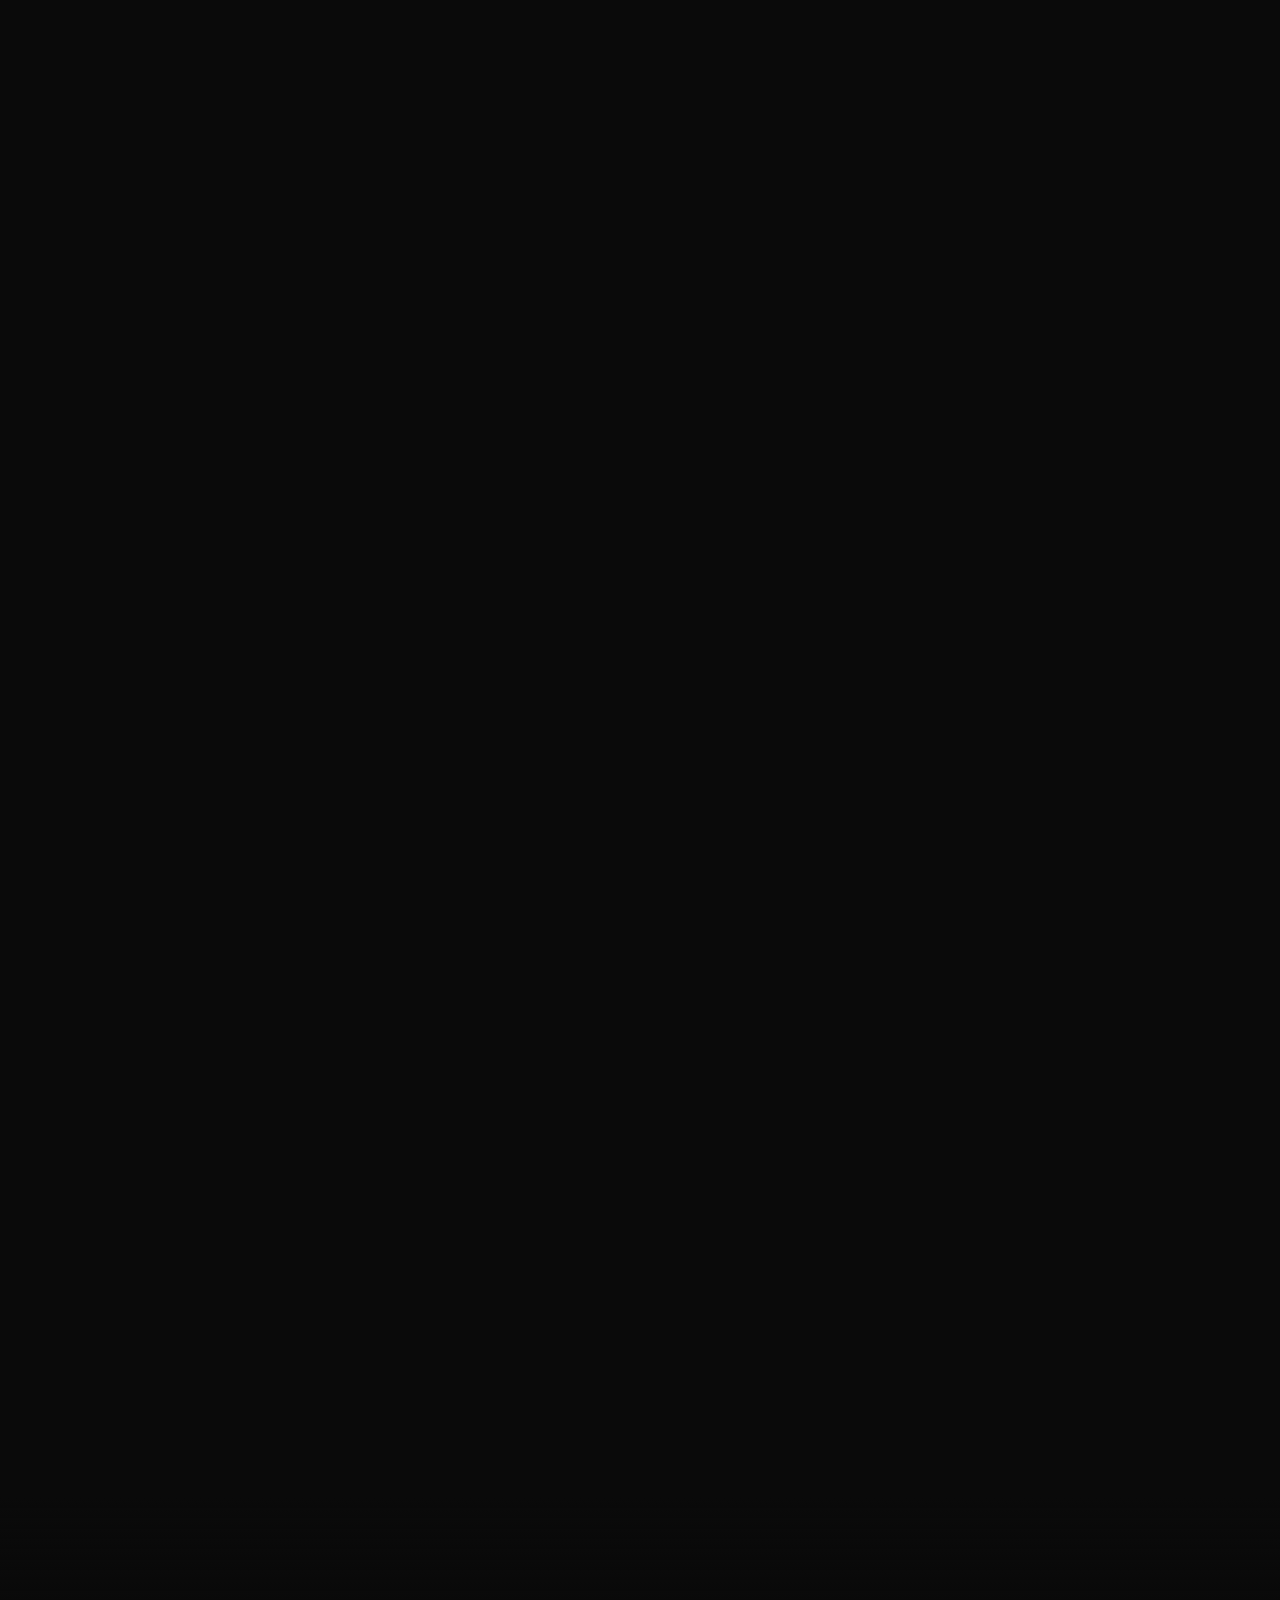
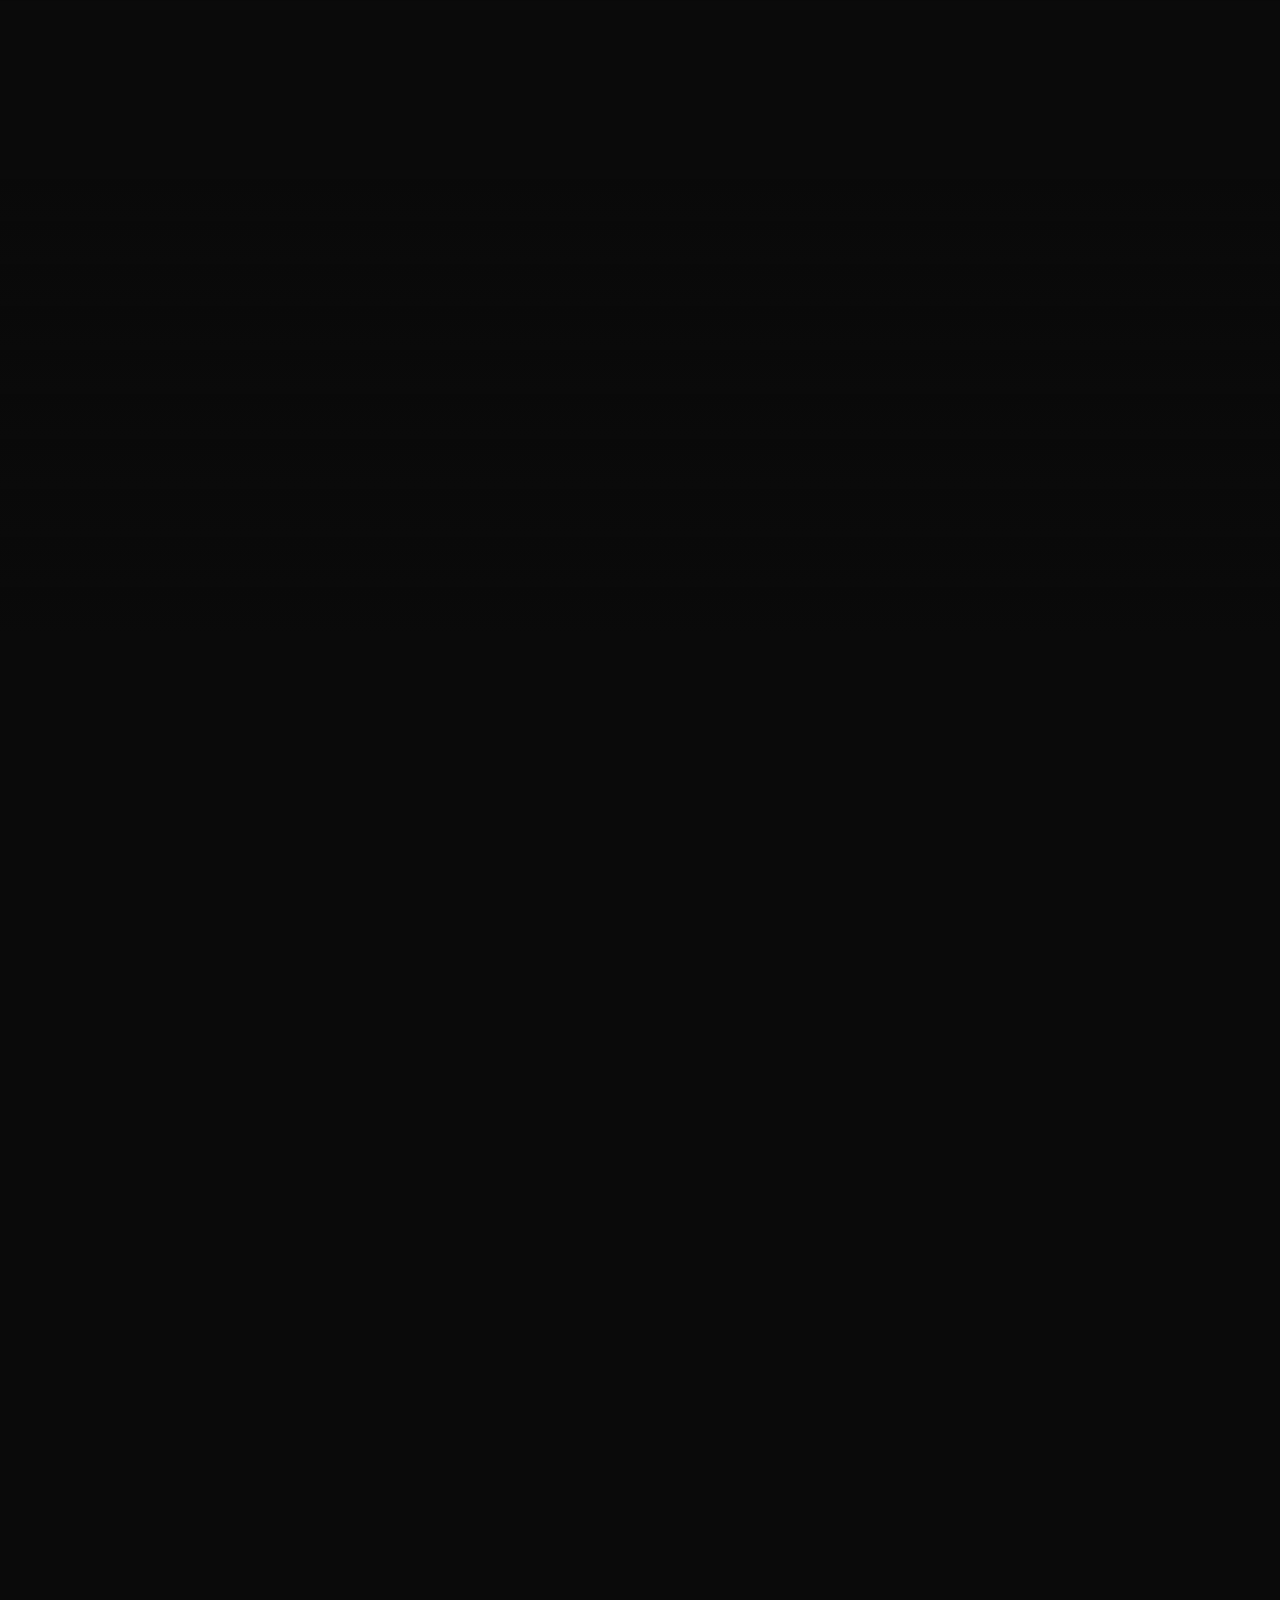
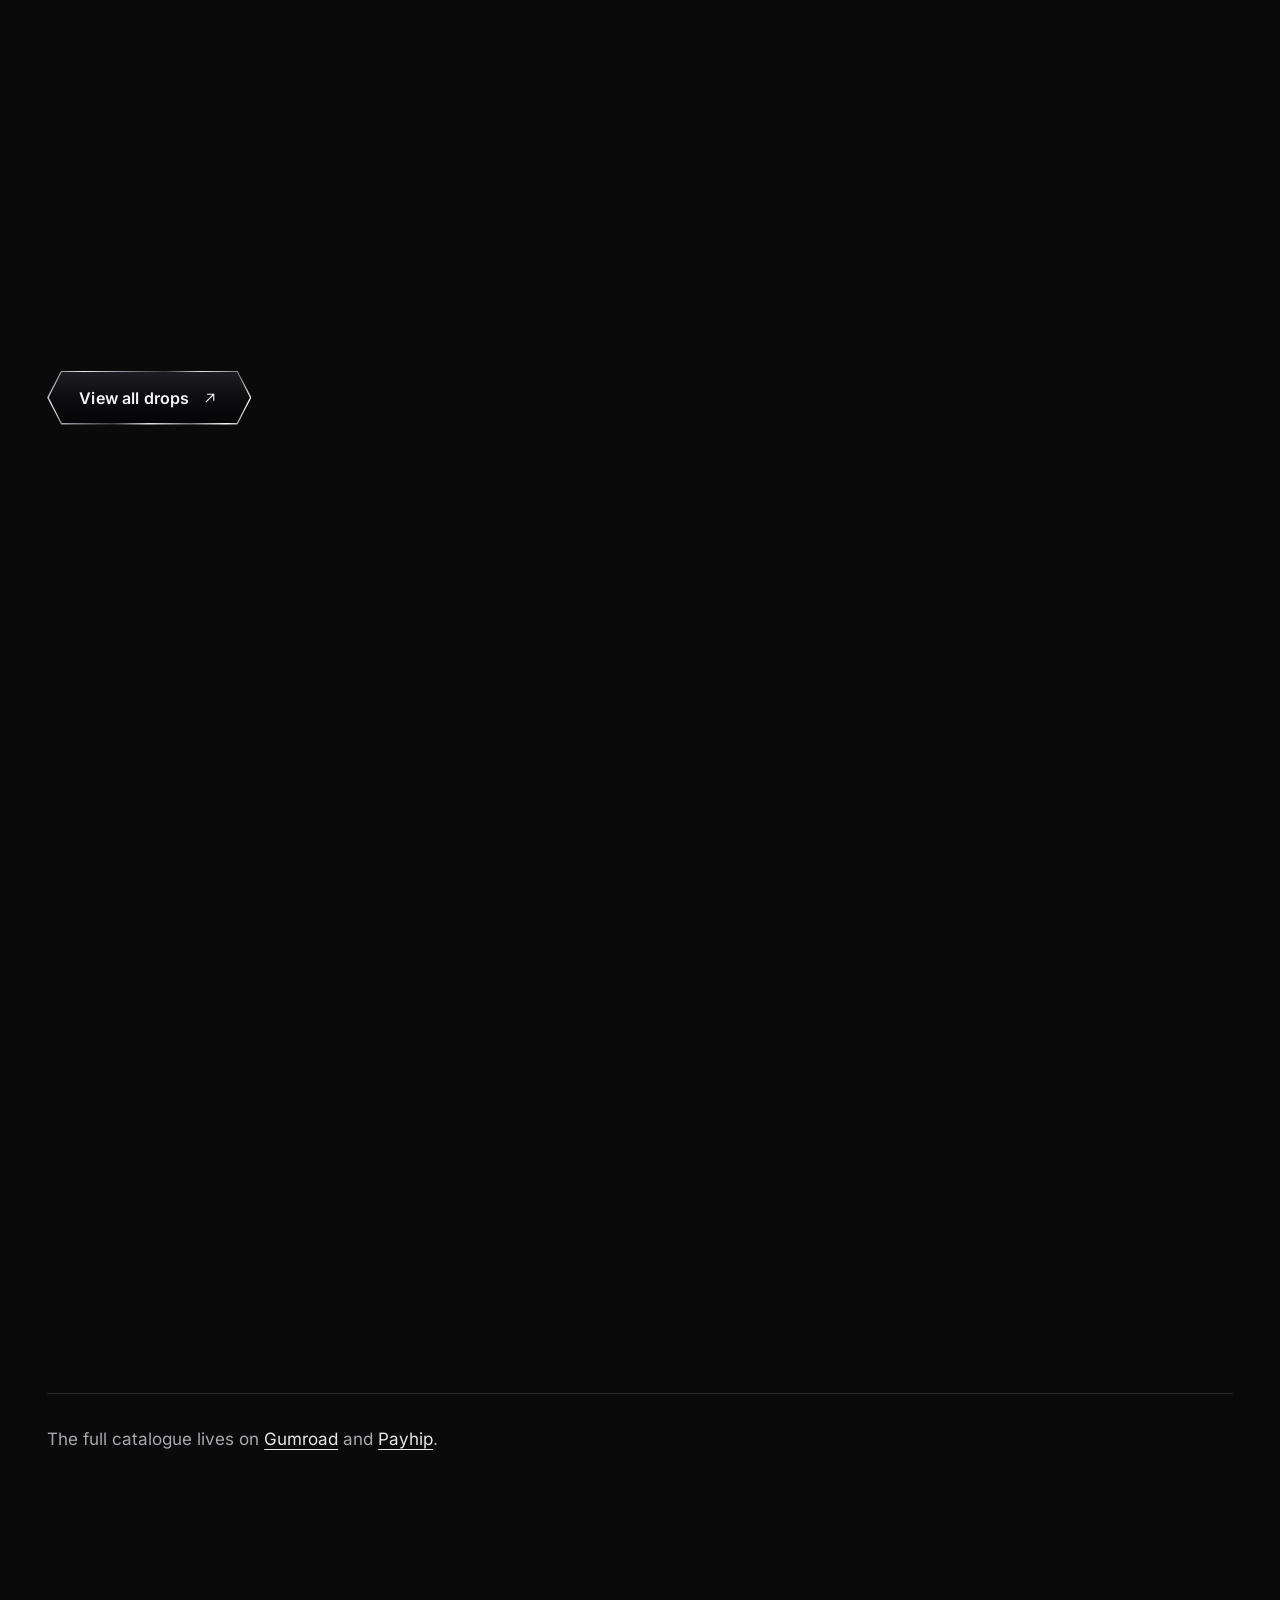
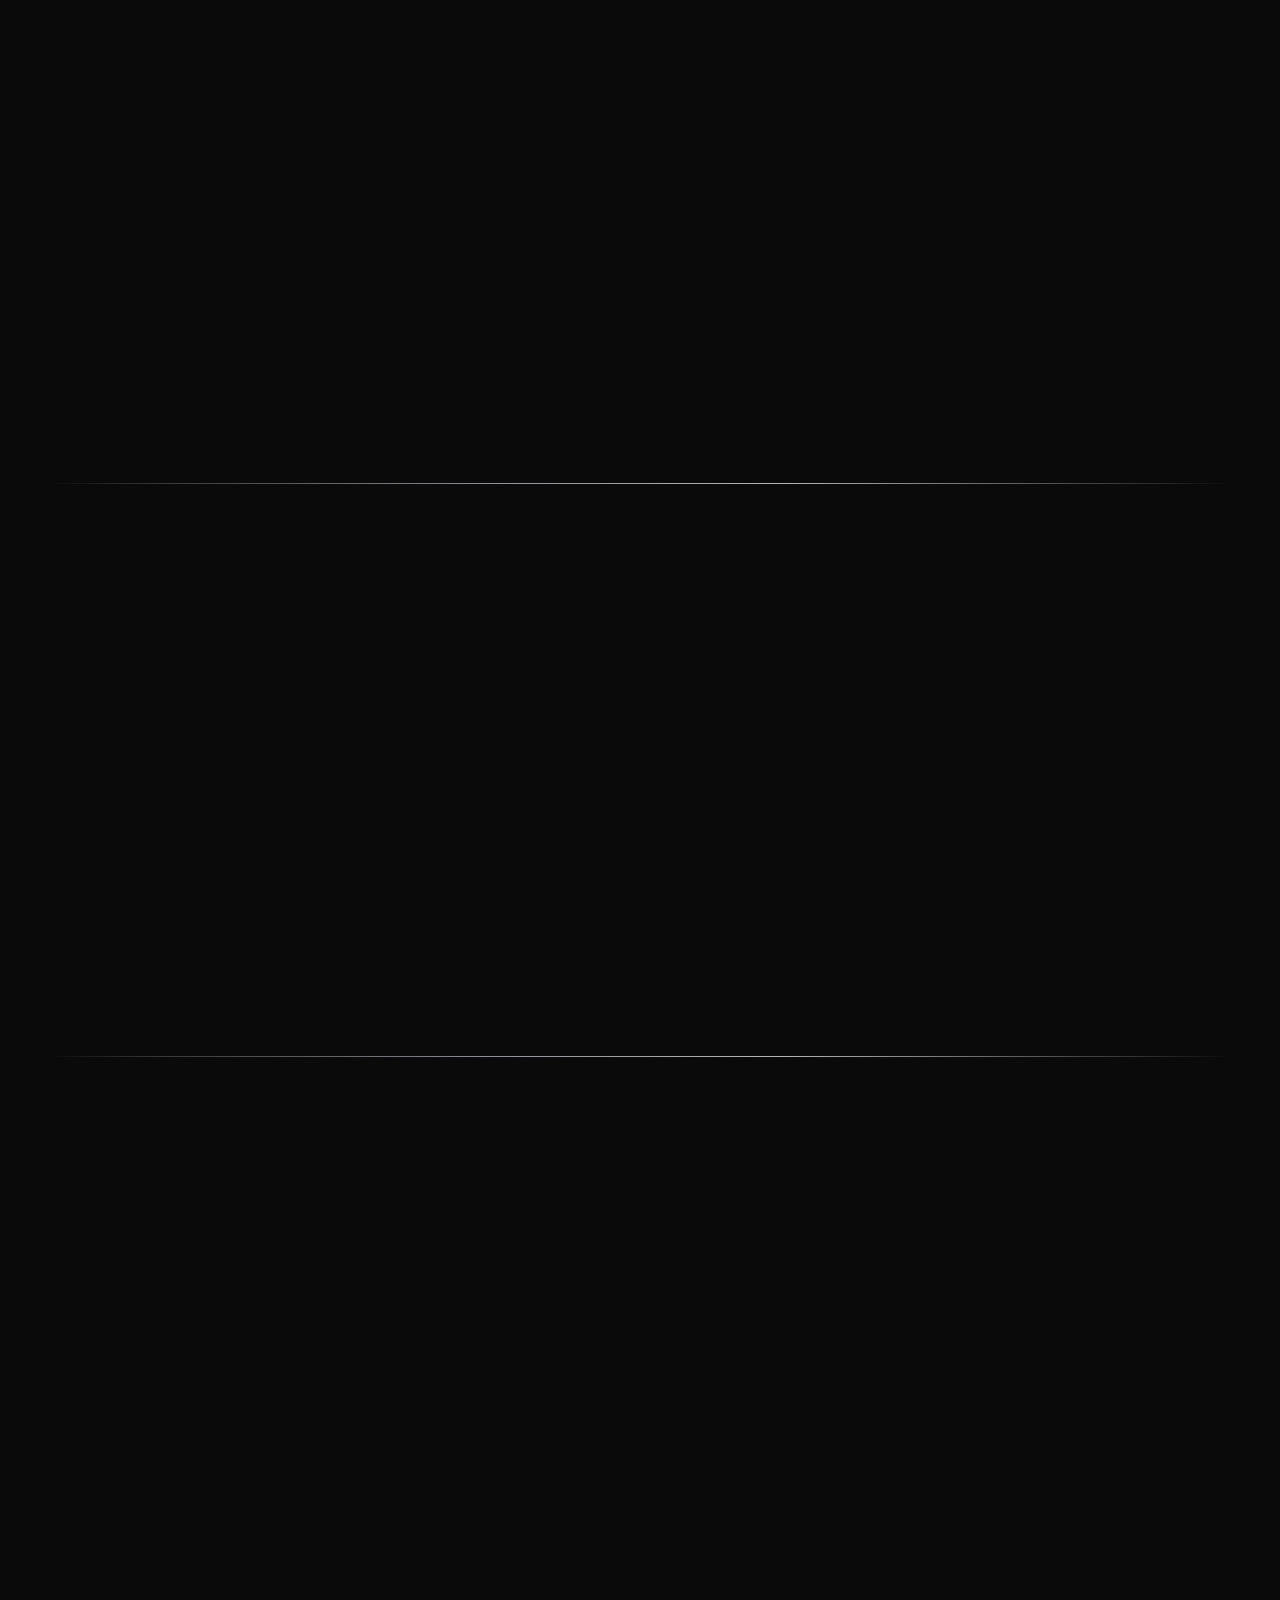
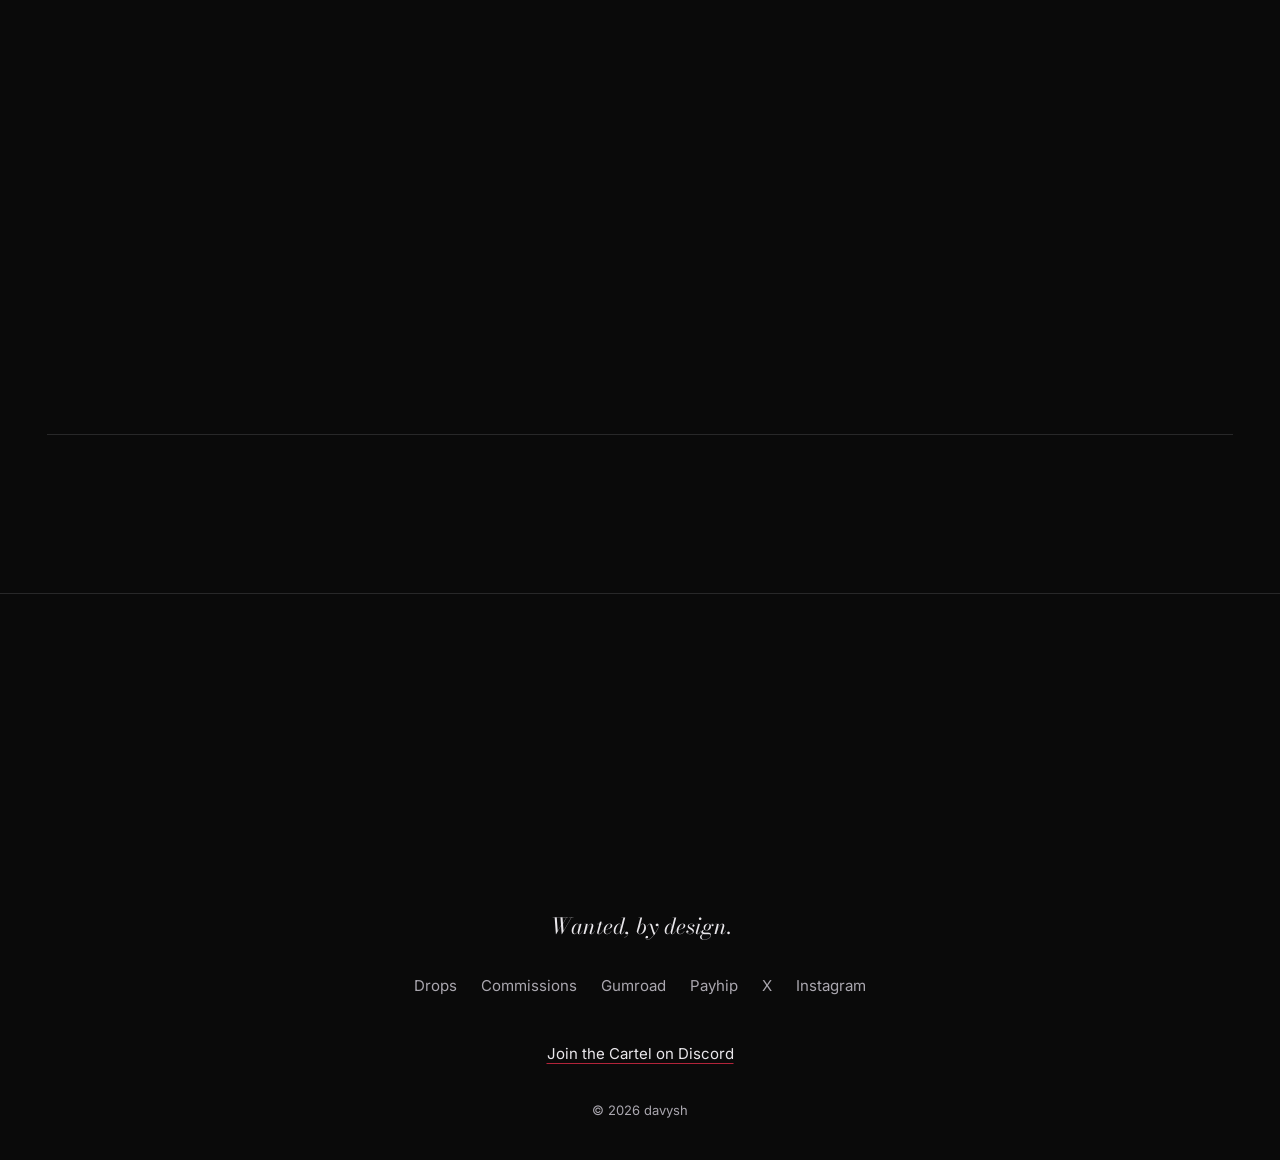
==== commit d0bb0876: "v3.9: Most wanted by real sales, prices on cards, phone grid, nav fixes - Most wanted now runs Ghost" ====
--- a/index.html
+++ b/index.html
@@ -44,7 +44,7 @@
 <link rel="stylesheet" href="/bg.css">
 <script>document.documentElement.classList.add('js')</script>
 <script src="/analytics.js" defer></script>
-<script type="application/ld+json">{"@context":"https://schema.org","@graph":[{"@type":"Organization","@id":"https://davysh.com/#davysh","name":"davysh","alternateName":["Davysh"],"url":"https://davysh.com/","logo":{"@type":"ImageObject","url":"https://davysh.com/brand/favicon-180.png","width":180,"height":180},"image":"https://davysh.com/og.jpg","slogan":"Wanted, by design.","description":"VRChat avatar creator. Upload-ready 3D avatars, worlds, furniture sets, jewelry and masks for VRChat.","knowsAbout":["VRChat avatars","VRChat worlds","3D avatar design","Unity","VRChat SDK3"],"sameAs":["https://davysh.gumroad.com","https://payhip.com/davysh","https://x.com/Davysh_VRC","https://instagram.com/Davysh_Vrc","https://discord.gg/SQxCcmQSXt"]},{"@type":"WebSite","@id":"https://davysh.com/#website","url":"https://davysh.com/","name":"davysh","alternateName":["d","a","v","y","s","h",".","c","o","m"],"inLanguage":"en","publisher":{"@id":"https://davysh.com/#davysh"}},{"@type":"WebPage","@id":"https://davysh.com/#webpage","url":"https://davysh.com/","name":"davysh — VRChat Avatar Creator. 3D Avatars, Worlds and Sets","isPartOf":{"@id":"https://davysh.com/#website"},"about":{"@id":"https://davysh.com/#davysh"},"primaryImageOfPage":{"@type":"ImageObject","url":"https://davysh.com/og.jpg","width":1200,"height":630},"mainEntity":{"@id":"https://davysh.com/#catalogue"},"inLanguage":"en"},{"@type":"ItemList","@id":"https://davysh.com/#catalogue","name":"davysh VRChat avatars, worlds and gear","numberOfItems":16,"itemListElement":[{"@type":"ListItem","position":1,"item":{"@type":"3DModel","name":"Ghost","url":"https://davysh.gumroad.com/l/ghost-vrchat-avatar","description":"VRChat avatar for PC. Mask on. Knife out. Nobody forgets the entrance.","creator":{"@id":"https://davysh.com/#davysh"},"image":"https://davysh.com/img/ghost-760.webp"}},{"@type":"ListItem","position":2,"item":{"@type":"3DModel","name":"Mikael","url":"https://davysh.gumroad.com/l/Michael","description":"VRChat avatar. Velvet tux, pink silk, dangerous manners.","creator":{"@id":"https://davysh.com/#davysh"},"image":"https://davysh.com/img/card-mikael-720.webp"}},{"@type":"ListItem","position":3,"item":{"@type":"3DModel","name":"Velvet Noir — VIP Lounge Pack","url":"https://davysh.gumroad.com/l/viplounge","description":"VRChat world furniture pack. Red velvet and dark marble.","creator":{"@id":"https://davysh.com/#davysh"},"image":"https://davysh.com/img/card-velvet-621.webp"}},{"@type":"ListItem","position":4,"item":{"@type":"3DModel","name":"Peter","url":"https://davysh.gumroad.com/l/Peter","description":"VRChat avatar. Black suit, silver web.","creator":{"@id":"https://davysh.com/#davysh"},"image":"https://davysh.com/img/card-peter-609.webp"}},{"@type":"ListItem","position":5,"item":{"@type":"3DModel","name":"Death Rites","url":"https://davysh.gumroad.com/l/deathrites","description":"Triple scythe collection for VRChat.","creator":{"@id":"https://davysh.com/#davysh"},"image":"https://davysh.com/img/card-deathrites-720.webp"}},{"@type":"ListItem","position":6,"item":{"@type":"3DModel","name":"Scarlett Room — Unholy","url":"https://davysh.gumroad.com/l/scarlettroomVRC","description":"VRChat club world for PC. Stage, bar, private rooms, a working dancer queue.","creator":{"@id":"https://davysh.com/#davysh"},"image":"https://davysh.com/img/card-scarlett-720.webp"}},{"@type":"ListItem","position":7,"item":{"@type":"3DModel","name":"Suite Nile","url":"https://davysh.gumroad.com/l/SuiteNile","description":"VRChat penthouse world. Sunken lounge, ring-lit bed, the city through the glass.","creator":{"@id":"https://davysh.com/#davysh"},"image":"https://davysh.com/img/suite-nile-1200.webp"}},{"@type":"ListItem","position":8,"item":{"@type":"3DModel","name":"Suite Noire","url":"https://davysh.gumroad.com/l/SuiteNoire","description":"VRChat world.","creator":{"@id":"https://davysh.com/#davysh"}}},{"@type":"ListItem","position":9,"item":{"@type":"3DModel","name":"Suite Lumière","url":"https://davysh.gumroad.com/l/suitelumiere","description":"VRChat world.","creator":{"@id":"https://davysh.com/#davysh"}}},{"@type":"ListItem","position":10,"item":{"@type":"3DModel","name":"Slasher","url":"https://davysh.gumroad.com/l/slasher-vrchat-avatar","description":"VRChat avatar.","creator":{"@id":"https://davysh.com/#davysh"}}},{"@type":"ListItem","position":11,"item":{"@type":"3DModel","name":"Jusqu’à la Mort","url":"https://davysh.gumroad.com/l/JQLM","description":"VRChat jewelry.","creator":{"@id":"https://davysh.com/#davysh"}}},{"@type":"ListItem","position":12,"item":{"@type":"3DModel","name":"La Couronne Fanée","url":"https://davysh.gumroad.com/l/COURONNE","description":"VRChat jewelry.","creator":{"@id":"https://davysh.com/#davysh"}}},{"@type":"ListItem","position":13,"item":{"@type":"3DModel","name":"Tyrant’s Thorn Diadem","url":"https://davysh.gumroad.com/l/Tyrant","description":"VRChat jewelry.","creator":{"@id":"https://davysh.com/#davysh"}}},{"@type":"ListItem","position":14,"item":{"@type":"3DModel","name":"Gothic Alien Watch","url":"https://davysh.gumroad.com/l/GAW","description":"VRChat jewelry.","creator":{"@id":"https://davysh.com/#davysh"}}},{"@type":"ListItem","position":15,"item":{"@type":"3DModel","name":"Masque Noir","url":"https://davysh.gumroad.com/l/MASQUENOIR","description":"VRChat accessory.","creator":{"@id":"https://davysh.com/#davysh"}}},{"@type":"ListItem","position":16,"item":{"@type":"3DModel","name":"Vipera Noir","url":"https://davysh.gumroad.com/l/VIPERANOIR","description":"VRChat accessory.","creator":{"@id":"https://davysh.com/#davysh"}}}]}]}</script>
+<script type="application/ld+json">{"@context":"https://schema.org","@graph":[{"@type":"Organization","@id":"https://davysh.com/#davysh","name":"davysh","alternateName":["Davysh"],"url":"https://davysh.com/","logo":{"@type":"ImageObject","url":"https://davysh.com/brand/favicon-180.png","width":180,"height":180},"image":"https://davysh.com/og.jpg","slogan":"Wanted, by design.","description":"VRChat avatar creator. Upload-ready 3D avatars, worlds, furniture sets, jewelry and masks for VRChat.","knowsAbout":["VRChat avatars","VRChat worlds","3D avatar design","Unity","VRChat SDK3"],"sameAs":["https://davysh.gumroad.com","https://payhip.com/davysh","https://x.com/Davysh_VRC","https://instagram.com/Davysh_Vrc","https://discord.gg/SQxCcmQSXt"]},{"@type":"WebSite","@id":"https://davysh.com/#website","url":"https://davysh.com/","name":"davysh","alternateName":"davysh.com","inLanguage":"en","publisher":{"@id":"https://davysh.com/#davysh"}},{"@type":"WebPage","@id":"https://davysh.com/#webpage","url":"https://davysh.com/","name":"davysh — VRChat Avatar Creator. 3D Avatars, Worlds and Sets","isPartOf":{"@id":"https://davysh.com/#website"},"about":{"@id":"https://davysh.com/#davysh"},"primaryImageOfPage":{"@type":"ImageObject","url":"https://davysh.com/og.jpg","width":1200,"height":630},"mainEntity":{"@id":"https://davysh.com/#catalogue"},"inLanguage":"en"},{"@type":"ItemList","@id":"https://davysh.com/#catalogue","name":"davysh VRChat avatars, worlds and gear","numberOfItems":17,"itemListElement":[{"@type":"ListItem","position":1,"item":{"@type":"3DModel","name":"Ghost","url":"https://davysh.gumroad.com/l/ghost-vrchat-avatar","description":"VRChat avatar for PC. Mask on. Knife out. Nobody forgets the entrance.","creator":{"@id":"https://davysh.com/#davysh"},"image":"https://davysh.com/img/ghost-760.webp"}},{"@type":"ListItem","position":2,"item":{"@type":"3DModel","name":"Scarlett Room — Unholy","url":"https://davysh.gumroad.com/l/scarlettroomVRC","description":"VRChat club world for PC. Stage, bar, private rooms, a working dancer queue.","creator":{"@id":"https://davysh.com/#davysh"},"image":"https://davysh.com/img/card-scarlett-720.webp"}},{"@type":"ListItem","position":3,"item":{"@type":"3DModel","name":"Zafir","url":"https://davysh.gumroad.com/l/zafir-vrchat-avatar","description":"VRChat avatar for PC. Elegant, expressive and dangerously charming.","creator":{"@id":"https://davysh.com/#davysh"},"image":"https://davysh.com/img/card-zafir-720.webp"}},{"@type":"ListItem","position":4,"item":{"@type":"3DModel","name":"Slasher","url":"https://davysh.gumroad.com/l/slasher-vrchat-avatar","description":"VRChat avatar for PC. He doesn’t run. He doesn’t have to.","creator":{"@id":"https://davysh.com/#davysh"},"image":"https://davysh.com/img/card-slasher-720.webp"}},{"@type":"ListItem","position":5,"item":{"@type":"3DModel","name":"Mikael","url":"https://davysh.gumroad.com/l/Michael","description":"VRChat avatar. Velvet tux, pink silk, dangerous manners.","creator":{"@id":"https://davysh.com/#davysh"},"image":"https://davysh.com/img/card-mikael-720.webp"}},{"@type":"ListItem","position":6,"item":{"@type":"3DModel","name":"Velvet Noir — VIP Lounge Pack","url":"https://davysh.gumroad.com/l/viplounge","description":"VRChat world furniture pack. Red velvet and dark marble.","creator":{"@id":"https://davysh.com/#davysh"},"image":"https://davysh.com/img/card-velvet-621.webp"}},{"@type":"ListItem","position":7,"item":{"@type":"3DModel","name":"Peter","url":"https://davysh.gumroad.com/l/Peter","description":"VRChat avatar. Black suit, silver web.","creator":{"@id":"https://davysh.com/#davysh"},"image":"https://davysh.com/img/card-peter-609.webp"}},{"@type":"ListItem","position":8,"item":{"@type":"3DModel","name":"Death Rites","url":"https://davysh.gumroad.com/l/deathrites","description":"Triple scythe collection for VRChat.","creator":{"@id":"https://davysh.com/#davysh"},"image":"https://davysh.com/img/card-deathrites-720.webp"}},{"@type":"ListItem","position":9,"item":{"@type":"3DModel","name":"Suite Nile","url":"https://davysh.gumroad.com/l/SuiteNile","description":"VRChat penthouse world. Sunken lounge, ring-lit bed, the city through the glass.","creator":{"@id":"https://davysh.com/#davysh"},"image":"https://davysh.com/img/suite-nile-1200.webp"}},{"@type":"ListItem","position":10,"item":{"@type":"3DModel","name":"Suite Noire","url":"https://davysh.gumroad.com/l/SuiteNoire","description":"VRChat world.","creator":{"@id":"https://davysh.com/#davysh"}}},{"@type":"ListItem","position":11,"item":{"@type":"3DModel","name":"Suite Lumière","url":"https://davysh.gumroad.com/l/suitelumiere","description":"VRChat world.","creator":{"@id":"https://davysh.com/#davysh"}}},{"@type":"ListItem","position":12,"item":{"@type":"3DModel","name":"Jusqu’à la Mort","url":"https://davysh.gumroad.com/l/JQLM","description":"VRChat jewelry.","creator":{"@id":"https://davysh.com/#davysh"}}},{"@type":"ListItem","position":13,"item":{"@type":"3DModel","name":"La Couronne Fanée","url":"https://davysh.gumroad.com/l/COURONNE","description":"VRChat jewelry.","creator":{"@id":"https://davysh.com/#davysh"}}},{"@type":"ListItem","position":14,"item":{"@type":"3DModel","name":"Tyrant’s Thorn Diadem","url":"https://davysh.gumroad.com/l/Tyrant","description":"VRChat jewelry.","creator":{"@id":"https://davysh.com/#davysh"}}},{"@type":"ListItem","position":15,"item":{"@type":"3DModel","name":"Gothic Alien Watch","url":"https://davysh.gumroad.com/l/GAW","description":"VRChat jewelry.","creator":{"@id":"https://davysh.com/#davysh"}}},{"@type":"ListItem","position":16,"item":{"@type":"3DModel","name":"Masque Noir","url":"https://davysh.gumroad.com/l/MASQUENOIR","description":"VRChat accessory.","creator":{"@id":"https://davysh.com/#davysh"}}},{"@type":"ListItem","position":17,"item":{"@type":"3DModel","name":"Vipera Noir","url":"https://davysh.gumroad.com/l/VIPERANOIR","description":"VRChat accessory.","creator":{"@id":"https://davysh.com/#davysh"}}}]}]}</script>
 </head>
 <body>
 <a class="skip" href="#main">Skip to content</a>
@@ -102,21 +102,54 @@
     <div class="gallery">
       <article class="card c-ghost">
         <a class="card-link" href="/ghost/" data-goatcounter-click="click-spotlight-ghost-wanted">
-          <div class="card-plate"><picture><source type="image/avif" srcset="img/ghost-480.avif 480w, img/ghost-760.avif 760w, img/ghost-941.avif 941w" sizes="(min-width: 1000px) 30vw, (min-width: 600px) 46vw, 80vw"><source type="image/webp" srcset="img/ghost-480.webp 480w, img/ghost-760.webp 760w, img/ghost-941.webp 941w" sizes="(min-width: 1000px) 30vw, (min-width: 600px) 46vw, 80vw"><img src="img/ghost-760.webp" width="941" height="1254" alt="Ghost VRChat avatar crouched in a black hood and white mask, pointing a bloodied knife at the viewer" loading="lazy" decoding="async"></picture><div class="badges"><span class="badge">Avatar</span><span class="badge">Best seller</span></div></div>
+          <div class="card-plate"><picture><source type="image/avif" srcset="img/ghost-480.avif 480w, img/ghost-760.avif 760w, img/ghost-941.avif 941w" sizes="(min-width: 1000px) 30vw, (min-width: 600px) 46vw, 46vw"><source type="image/webp" srcset="img/ghost-480.webp 480w, img/ghost-760.webp 760w, img/ghost-941.webp 941w" sizes="(min-width: 1000px) 30vw, (min-width: 600px) 46vw, 46vw"><img src="img/ghost-760.webp" width="941" height="1254" alt="Ghost VRChat avatar crouched in a black hood and white mask, pointing a bloodied knife at the viewer" loading="lazy" decoding="async"></picture><div class="badges"><span class="badge">Avatar</span><span class="badge">Best seller</span></div></div>
           <div class="card-body">
             <h3 class="card-name">Ghost</h3>
-            <p class="card-kind">Avatar · PC</p>
+            <p class="card-kind">Avatar · PC <span class="card-price">$35</span></p>
             <p class="card-desc">Mask on. Knife out. Nobody forgets the entrance.</p>
             <span class="card-cta">See the avatar <svg class="ico" viewBox="0 0 24 24" width="18" height="18" aria-hidden="true" focusable="false"><path d="M7 17 17 7M9 7h8v8" fill="none" stroke="currentColor" stroke-width="1.5" stroke-linecap="square"/></svg></span>
           </div>
         </a>
       </article>
+      <article class="card c-scarlett">
+        <a class="card-link" href="/scarlett-room/" data-goatcounter-click="click-spotlight-scarlett-wanted">
+          <div class="card-plate"><picture><source type="image/avif" srcset="img/card-scarlett-480.avif 480w, img/card-scarlett-720.avif 720w, img/card-scarlett-960.avif 960w" sizes="(min-width: 1000px) 30vw, (min-width: 600px) 46vw, 46vw"><source type="image/webp" srcset="img/card-scarlett-480.webp 480w, img/card-scarlett-720.webp 720w, img/card-scarlett-960.webp 960w" sizes="(min-width: 1000px) 30vw, (min-width: 600px) 46vw, 46vw"><img src="img/card-scarlett-720.webp" width="960" height="1280" alt="Scarlett Room — Unholy, a VRChat club world: a round stage ringed by red booths under a pink lighting truss" loading="lazy" decoding="async"></picture><div class="badges"><span class="badge">World</span><span class="badge">Best seller</span></div></div>
+          <div class="card-body">
+            <h3 class="card-name">Scarlett Room — Unholy</h3>
+            <p class="card-kind">Club world · PC <span class="card-price">From $20</span></p>
+            <p class="card-desc">Red leather, low light, a stage that runs the room. Bar, private rooms, a working dancer queue.</p>
+            <span class="card-cta">See the world <svg class="ico" viewBox="0 0 24 24" width="18" height="18" aria-hidden="true" focusable="false"><path d="M7 17 17 7M9 7h8v8" fill="none" stroke="currentColor" stroke-width="1.5" stroke-linecap="square"/></svg></span>
+          </div>
+        </a>
+      </article>
+      <article class="card c-zafir">
+        <a class="card-link" href="https://davysh.gumroad.com/l/zafir-vrchat-avatar" rel="noopener" data-goatcounter-click="click-product-zafir-vrchat-avatar-wanted">
+          <div class="card-plate"><picture><source type="image/avif" srcset="img/card-zafir-480.avif 480w, img/card-zafir-720.avif 720w, img/card-zafir-940.avif 940w" sizes="(min-width: 1000px) 30vw, (min-width: 600px) 46vw, 46vw"><source type="image/webp" srcset="img/card-zafir-480.webp 480w, img/card-zafir-720.webp 720w, img/card-zafir-940.webp 940w" sizes="(min-width: 1000px) 30vw, (min-width: 600px) 46vw, 46vw"><img src="img/card-zafir-720.webp" width="940" height="1253" alt="Zafir VRChat avatar with long black hair and a cobra headpiece, kneeling in warm lamplight with a serpent coiled at her waist" loading="lazy" decoding="async"></picture><div class="badges"><span class="badge">Avatar</span></div></div>
+          <div class="card-body">
+            <h3 class="card-name">Zafir</h3>
+            <p class="card-kind">Avatar · PC <span class="card-price">$35</span></p>
+            <p class="card-desc">Elegant, expressive and dangerously charming.</p>
+            <span class="card-cta">View on Gumroad <svg class="ico" viewBox="0 0 24 24" width="18" height="18" aria-hidden="true" focusable="false"><path d="M7 17 17 7M9 7h8v8" fill="none" stroke="currentColor" stroke-width="1.5" stroke-linecap="square"/></svg></span>
+          </div>
+        </a>
+      </article>
+      <article class="card c-slasher">
+        <a class="card-link" href="https://davysh.gumroad.com/l/slasher-vrchat-avatar" rel="noopener" data-goatcounter-click="click-product-slasher-vrchat-avatar-wanted">
+          <div class="card-plate"><picture><source type="image/avif" srcset="img/card-slasher-480.avif 480w, img/card-slasher-720.avif 720w, img/card-slasher-940.avif 940w" sizes="(min-width: 1000px) 30vw, (min-width: 600px) 46vw, 46vw"><source type="image/webp" srcset="img/card-slasher-480.webp 480w, img/card-slasher-720.webp 720w, img/card-slasher-940.webp 940w" sizes="(min-width: 1000px) 30vw, (min-width: 600px) 46vw, 46vw"><img src="img/card-slasher-720.webp" width="940" height="1253" alt="Slasher VRChat avatar in a pale mask and black leather, holding a long blade upright beside his face" loading="lazy" decoding="async"></picture><div class="badges"><span class="badge">Avatar</span></div></div>
+          <div class="card-body">
+            <h3 class="card-name">Slasher</h3>
+            <p class="card-kind">Avatar · PC <span class="card-price">$35</span></p>
+            <p class="card-desc">He doesn’t run. He doesn’t have to.</p>
+            <span class="card-cta">View on Gumroad <svg class="ico" viewBox="0 0 24 24" width="18" height="18" aria-hidden="true" focusable="false"><path d="M7 17 17 7M9 7h8v8" fill="none" stroke="currentColor" stroke-width="1.5" stroke-linecap="square"/></svg></span>
+          </div>
+        </a>
+      </article>
       <article class="card c-mikael">
         <a class="card-link" href="https://davysh.gumroad.com/l/Michael" rel="noopener" data-goatcounter-click="click-product-michael-wanted">
-          <div class="card-plate"><picture><source type="image/avif" srcset="img/card-mikael-480.avif 480w, img/card-mikael-720.avif 720w, img/card-mikael-940.avif 940w" sizes="(min-width: 1000px) 30vw, (min-width: 600px) 46vw, 80vw"><source type="image/webp" srcset="img/card-mikael-480.webp 480w, img/card-mikael-720.webp 720w, img/card-mikael-940.webp 940w" sizes="(min-width: 1000px) 30vw, (min-width: 600px) 46vw, 80vw"><img src="img/card-mikael-720.webp" width="940" height="1254" alt="Mikael VRChat avatar in a black velvet tuxedo, pink shirt and bow tie against red smoke" loading="lazy" decoding="async"></picture><div class="badges"><span class="badge">Avatar</span></div></div>
+          <div class="card-plate"><picture><source type="image/avif" srcset="img/card-mikael-480.avif 480w, img/card-mikael-720.avif 720w, img/card-mikael-940.avif 940w" sizes="(min-width: 1000px) 30vw, (min-width: 600px) 46vw, 46vw"><source type="image/webp" srcset="img/card-mikael-480.webp 480w, img/card-mikael-720.webp 720w, img/card-mikael-940.webp 940w" sizes="(min-width: 1000px) 30vw, (min-width: 600px) 46vw, 46vw"><img src="img/card-mikael-720.webp" width="940" height="1254" alt="Mikael VRChat avatar in a black velvet tuxedo, pink shirt and bow tie against red smoke" loading="lazy" decoding="async"></picture><div class="badges"><span class="badge">Avatar</span></div></div>
           <div class="card-body">
             <h3 class="card-name">Mikael</h3>
-            <p class="card-kind">Avatar</p>
+            <p class="card-kind">Avatar <span class="card-price">$25</span></p>
             <p class="card-desc">Velvet tux, pink silk, dangerous manners.</p>
             <span class="card-cta">View on Gumroad <svg class="ico" viewBox="0 0 24 24" width="18" height="18" aria-hidden="true" focusable="false"><path d="M7 17 17 7M9 7h8v8" fill="none" stroke="currentColor" stroke-width="1.5" stroke-linecap="square"/></svg></span>
           </div>
@@ -124,49 +157,16 @@
       </article>
       <article class="card c-velvet">
         <a class="card-link" href="https://davysh.gumroad.com/l/viplounge" rel="noopener" data-goatcounter-click="click-product-viplounge-wanted">
-          <div class="card-plate"><picture><source type="image/avif" srcset="img/card-velvet-480.avif 480w, img/card-velvet-621.avif 621w" sizes="(min-width: 1000px) 30vw, (min-width: 600px) 46vw, 80vw"><source type="image/webp" srcset="img/card-velvet-480.webp 480w, img/card-velvet-621.webp 621w" sizes="(min-width: 1000px) 30vw, (min-width: 600px) 46vw, 80vw"><img src="img/card-velvet-621.webp" width="621" height="828" alt="Velvet Noir VIP Lounge Pack, VRChat world furniture: a curved red velvet sofa under diamond-panel screens in a dark room" loading="lazy" decoding="async"></picture><div class="badges"><span class="badge">Set</span></div></div>
+          <div class="card-plate"><picture><source type="image/avif" srcset="img/card-velvet-480.avif 480w, img/card-velvet-621.avif 621w" sizes="(min-width: 1000px) 30vw, (min-width: 600px) 46vw, 46vw"><source type="image/webp" srcset="img/card-velvet-480.webp 480w, img/card-velvet-621.webp 621w" sizes="(min-width: 1000px) 30vw, (min-width: 600px) 46vw, 46vw"><img src="img/card-velvet-621.webp" width="621" height="828" alt="Velvet Noir VIP Lounge Pack, VRChat world furniture: a curved red velvet sofa under diamond-panel screens in a dark room" loading="lazy" decoding="async"></picture><div class="badges"><span class="badge">Set</span></div></div>
           <div class="card-body">
             <h3 class="card-name">Velvet Noir — VIP Lounge Pack</h3>
-            <p class="card-kind">World furniture pack</p>
+            <p class="card-kind">World furniture pack <span class="card-price">$4</span></p>
             <p class="card-desc">Red velvet and dark marble. Furnish the room people queue to get into.</p>
             <span class="card-cta">View on Gumroad <svg class="ico" viewBox="0 0 24 24" width="18" height="18" aria-hidden="true" focusable="false"><path d="M7 17 17 7M9 7h8v8" fill="none" stroke="currentColor" stroke-width="1.5" stroke-linecap="square"/></svg></span>
           </div>
         </a>
       </article>
-      <article class="card c-peter">
-        <a class="card-link" href="https://davysh.gumroad.com/l/Peter" rel="noopener" data-goatcounter-click="click-product-peter-wanted">
-          <div class="card-plate"><picture><source type="image/avif" srcset="img/card-peter-480.avif 480w, img/card-peter-609.avif 609w" sizes="(min-width: 1000px) 30vw, (min-width: 600px) 46vw, 80vw"><source type="image/webp" srcset="img/card-peter-480.webp 480w, img/card-peter-609.webp 609w" sizes="(min-width: 1000px) 30vw, (min-width: 600px) 46vw, 80vw"><img src="img/card-peter-609.webp" width="609" height="811" alt="Peter VRChat avatar in a black suit with a silver web emblem, one hand in his hair" loading="lazy" decoding="async"></picture><div class="badges"><span class="badge">Avatar</span></div></div>
-          <div class="card-body">
-            <h3 class="card-name">Peter</h3>
-            <p class="card-kind">Avatar</p>
-            <p class="card-desc">Black suit, silver web. Quiet until he isn’t.</p>
-            <span class="card-cta">View on Gumroad <svg class="ico" viewBox="0 0 24 24" width="18" height="18" aria-hidden="true" focusable="false"><path d="M7 17 17 7M9 7h8v8" fill="none" stroke="currentColor" stroke-width="1.5" stroke-linecap="square"/></svg></span>
-          </div>
-        </a>
-      </article>
-      <article class="card c-deathrites">
-        <a class="card-link" href="https://davysh.gumroad.com/l/deathrites" rel="noopener" data-goatcounter-click="click-product-deathrites-wanted">
-          <div class="card-plate"><picture><source type="image/avif" srcset="img/card-deathrites-480.avif 480w, img/card-deathrites-720.avif 720w, img/card-deathrites-960.avif 960w" sizes="(min-width: 1000px) 30vw, (min-width: 600px) 46vw, 80vw"><source type="image/webp" srcset="img/card-deathrites-480.webp 480w, img/card-deathrites-720.webp 720w, img/card-deathrites-960.webp 960w" sizes="(min-width: 1000px) 30vw, (min-width: 600px) 46vw, 80vw"><img src="img/card-deathrites-720.webp" width="960" height="1280" alt="Death Rites, three VRChat scythes in dark chrome with red gems, standing in red mist" loading="lazy" decoding="async"></picture><div class="badges"><span class="badge">Set</span></div></div>
-          <div class="card-body">
-            <h3 class="card-name">Death Rites</h3>
-            <p class="card-kind">Scythe collection</p>
-            <span class="card-cta">View on Gumroad <svg class="ico" viewBox="0 0 24 24" width="18" height="18" aria-hidden="true" focusable="false"><path d="M7 17 17 7M9 7h8v8" fill="none" stroke="currentColor" stroke-width="1.5" stroke-linecap="square"/></svg></span>
-          </div>
-        </a>
-      </article>
-      <article class="card c-scarlett">
-        <a class="card-link" href="/scarlett-room/" data-goatcounter-click="click-spotlight-scarlett-wanted">
-          <div class="card-plate"><picture><source type="image/avif" srcset="img/card-scarlett-480.avif 480w, img/card-scarlett-720.avif 720w, img/card-scarlett-960.avif 960w" sizes="(min-width: 1000px) 30vw, (min-width: 600px) 46vw, 80vw"><source type="image/webp" srcset="img/card-scarlett-480.webp 480w, img/card-scarlett-720.webp 720w, img/card-scarlett-960.webp 960w" sizes="(min-width: 1000px) 30vw, (min-width: 600px) 46vw, 80vw"><img src="img/card-scarlett-720.webp" width="960" height="1280" alt="Scarlett Room — Unholy, a VRChat club world: a round stage ringed by red booths under a pink lighting truss" loading="lazy" decoding="async"></picture><div class="badges"><span class="badge">World</span><span class="badge">Best seller</span></div></div>
-          <div class="card-body">
-            <h3 class="card-name">Scarlett Room — Unholy</h3>
-            <p class="card-kind">Club world · PC</p>
-            <p class="card-desc">Red leather, low light, a stage that runs the room. Bar, private rooms, a working dancer queue.</p>
-            <span class="card-cta">See the world <svg class="ico" viewBox="0 0 24 24" width="18" height="18" aria-hidden="true" focusable="false"><path d="M7 17 17 7M9 7h8v8" fill="none" stroke="currentColor" stroke-width="1.5" stroke-linecap="square"/></svg></span>
-          </div>
-        </a>
-      </article>
-    </div>
-    <p class="rail-hint" aria-hidden="true">Swipe for more <svg class="ico" viewBox="0 0 24 24" width="18" height="18" aria-hidden="true" focusable="false"><path d="M5 12h14M13 6l6 6-6 6" fill="none" stroke="currentColor" stroke-width="1.5" stroke-linecap="square"/></svg></p>
+    </div>
   </section>
 
   <section class="worlds" id="worlds" aria-labelledby="worlds-title">
@@ -221,7 +221,7 @@
         </li>
         <li class="line">
           <h3 class="line-name"><svg class="star" viewBox="0 0 24 26" width="14" height="15" aria-hidden="true" focusable="false"><path d="M12 2Q12.43 12.23 18.2 13 12.43 13.88 12 25.5 11.57 13.88 5.8 13 11.57 12.23 12 2Z" fill="currentColor"/></svg>Avatars</h3>
-          <ul class="line-items" aria-label="Avatars"><li><a href="https://davysh.gumroad.com/l/ghost-vrchat-avatar" rel="noopener" data-goatcounter-click="click-product-ghost-vrchat-avatar-lines">Ghost</a></li><li><a href="https://davysh.gumroad.com/l/slasher-vrchat-avatar" rel="noopener" data-goatcounter-click="click-product-slasher-vrchat-avatar-lines">Slasher</a></li><li><a href="https://davysh.gumroad.com/l/Michael" rel="noopener" data-goatcounter-click="click-product-michael-lines">Mikael</a></li><li><a href="https://davysh.gumroad.com/l/Peter" rel="noopener" data-goatcounter-click="click-product-peter-lines">Peter</a></li><li><a href="https://davysh.gumroad.com/l/Daniel" rel="noopener" data-goatcounter-click="click-product-daniel-lines">Daniel</a></li></ul>
+          <ul class="line-items" aria-label="Avatars"><li><a href="https://davysh.gumroad.com/l/ghost-vrchat-avatar" rel="noopener" data-goatcounter-click="click-product-ghost-vrchat-avatar-lines">Ghost</a></li><li><a href="https://davysh.gumroad.com/l/slasher-vrchat-avatar" rel="noopener" data-goatcounter-click="click-product-slasher-vrchat-avatar-lines">Slasher</a></li><li><a href="https://davysh.gumroad.com/l/zafir-vrchat-avatar" rel="noopener" data-goatcounter-click="click-product-zafir-vrchat-avatar-lines">Zafir</a></li><li><a href="https://davysh.gumroad.com/l/Michael" rel="noopener" data-goatcounter-click="click-product-michael-lines">Mikael</a></li><li><a href="https://davysh.gumroad.com/l/Peter" rel="noopener" data-goatcounter-click="click-product-peter-lines">Peter</a></li><li><a href="https://davysh.gumroad.com/l/Daniel" rel="noopener" data-goatcounter-click="click-product-daniel-lines">Daniel</a></li></ul>
         </li>
         <li class="line">
           <h3 class="line-name"><svg class="star" viewBox="0 0 24 26" width="14" height="15" aria-hidden="true" focusable="false"><path d="M12 2Q12.43 12.23 18.2 13 12.43 13.88 12 25.5 11.57 13.88 5.8 13 11.57 12.23 12 2Z" fill="currentColor"/></svg>Jewelry</h3>
@@ -229,7 +229,7 @@
         </li>
         <li class="line">
           <h3 class="line-name"><svg class="star" viewBox="0 0 24 26" width="14" height="15" aria-hidden="true" focusable="false"><path d="M12 2Q12.43 12.23 18.2 13 12.43 13.88 12 25.5 11.57 13.88 5.8 13 11.57 12.23 12 2Z" fill="currentColor"/></svg>Accessories</h3>
-          <ul class="line-items" aria-label="Accessories"><li><a href="https://davysh.gumroad.com/l/MASQUENOIR" rel="noopener" data-goatcounter-click="click-product-masquenoir-lines">Masque Noir</a></li><li><a href="https://davysh.gumroad.com/l/VIPERANOIR" rel="noopener" data-goatcounter-click="click-product-viperanoir-lines">Vipera Noir</a></li></ul>
+          <ul class="line-items" aria-label="Accessories"><li><a href="https://davysh.gumroad.com/l/MASQUENOIR" rel="noopener" data-goatcounter-click="click-product-masquenoir-lines">Masque Noir</a></li><li><a href="https://davysh.gumroad.com/l/VIPERANOIR" rel="noopener" data-goatcounter-click="click-product-viperanoir-lines">Vipera Noir</a></li><li><a href="https://davysh.gumroad.com/l/deathrites" rel="noopener" data-goatcounter-click="click-product-deathrites-lines">Death Rites</a></li></ul>
         </li>
     </ul>
     <p class="lines-more">The full catalogue lives on <a href="https://davysh.gumroad.com" rel="noopener" data-goatcounter-click="click-gumroad-catalogue">Gumroad</a> and <a href="https://payhip.com/davysh" rel="noopener" data-goatcounter-click="click-payhip-catalogue">Payhip</a>.</p>
--- a/styles.css
+++ b/styles.css
@@ -203,6 +203,14 @@
 .pill-links { display: flex; gap: var(--dv-s1); }
 .pill-links a { display: inline-flex; align-items: center; min-height: 44px; padding: 0 var(--dv-s4); border-radius: var(--dv-r-pill); font: italic 400 1.125rem/1 var(--dv-font-display); color: var(--dv-c-text); text-decoration: none; transition: background-color var(--dv-dur-base) ease, color var(--dv-dur-base) ease; }
 .pill-links a:hover { background: var(--dv-wash-white); color: #fff; }
+/* v3.9: a two-word link ("Most wanted") used to break onto two lines around 960px. */
+.pill-links a { white-space: nowrap; }
+@media (min-width: 900px) and (max-width: 1099.98px) {
+  .pill { padding-left: var(--dv-s5); }
+  .pill-mark img { width: 118px; }
+  .pill-links { gap: 0; }
+  .pill-links a { padding: 0 var(--dv-s3); font-size: 1.0625rem; }
+}
 
 /* ---- Hero: the signature is the motif ---- */
 .hero { position: relative; display: grid; min-height: 100svh; isolation: isolate; }
@@ -267,6 +275,9 @@
 .card-body { display: grid; gap: var(--dv-s2); padding: 0 var(--dv-s1); }
 .card-name { font: italic 400 var(--dv-t-h3)/1.1 var(--dv-font-display); color: var(--dv-frost); }
 .card-kind { font: 600 var(--dv-t-label)/1.3 var(--dv-font-body); letter-spacing: var(--dv-ls-label); text-transform: uppercase; color: var(--dv-chrome); }
+.card-kind { display: flex; justify-content: space-between; align-items: baseline; gap: var(--dv-s3); }
+/* v3.9: the price sits on the label row, in white, so nobody has to open the store to learn it. */
+.card-price { flex: none; color: var(--dv-frost); letter-spacing: .04em; font-variant-numeric: tabular-nums; }
 .card-desc { max-width: 44ch; color: var(--dv-c-text-muted); }
 .card-cta { display: inline-flex; align-items: center; gap: var(--dv-s2); margin-top: var(--dv-s2); font-weight: 600; font-size: .9375rem; color: var(--dv-c-text); }
 .card-link:hover .card-plate img { transform: scale(1.03); }
@@ -418,7 +429,8 @@
 @media (prefers-reduced-motion: reduce) { html { scroll-behavior: auto; } *, *::before, *::after { transition-duration: .01ms !important; animation: none !important; } }
 
 /* ---- Commissions page (v3.3) ---- */
-.pill-links a[aria-current="page"] { color: #fff; background: var(--dv-wash-white); }
+/* "page" on the sub-pages; "true" is set by the scroll-spy in reveal.js for the section being read. */
+.pill-links a[aria-current="page"], .pill-links a[aria-current="true"] { color: #fff; background: var(--dv-wash-white); }
 .cm-hero, .cm-sec { max-width: var(--dv-max); margin: 0 auto; padding: var(--dv-section) var(--dv-gutter) 0; }
 .cm-hero { display: grid; gap: var(--dv-s6); padding-top: clamp(8rem, 6rem + 6vw, 12rem); position: relative; isolation: isolate; }
 .cm-hero::before { content: ""; position: absolute; left: -10%; top: 0; width: min(900px, 90vw); height: 100%; z-index: -1; background: var(--dv-g-glow-wine); pointer-events: none; }
@@ -596,18 +608,17 @@
 .hero-alt { font-size: var(--dv-t-small); color: var(--dv-c-text-muted); }
 .hero-alt a { color: var(--dv-c-text); text-decoration-color: var(--dv-garnet); }
 .hero-alt a:hover { color: #fff; }
+/* v3.9: on a phone Most wanted is a two-column grid. It used to be a sideways
+   rail (80% cards, scroll-snap), which hid four of the six pieces behind a swipe. */
 @media (max-width: 599.98px) {
-  .gallery { grid-template-columns: none; grid-auto-flow: column; grid-auto-columns: 80%; gap: var(--dv-s5);
-    overflow-x: auto; overscroll-behavior-x: contain; scroll-snap-type: x mandatory; scrollbar-width: none;
-    margin-inline: calc(var(--dv-gutter) * -1); padding: 0 var(--dv-gutter) var(--dv-s2); scroll-padding-inline: var(--dv-gutter); }
-  .gallery::-webkit-scrollbar { display: none; }
-  .gallery > .card { scroll-snap-align: start; }
-  /* the rail scrolls sideways, so its cards skip the scroll-in reveal */
-  html.js .gallery .rv { opacity: 1; transform: none; }
-  html.js .gallery .rv .card-plate { clip-path: none; }
-  .rail-hint { display: flex; }
-}
-.rail-hint { display: none; align-items: center; gap: var(--dv-s2); margin-top: var(--dv-s5); font: 600 var(--dv-t-label)/1 var(--dv-font-body); letter-spacing: var(--dv-ls-label); text-transform: uppercase; color: var(--dv-c-text-muted); }
+  .gallery { grid-template-columns: repeat(2, minmax(0, 1fr)); gap: var(--dv-s10) var(--dv-s4); }
+  .gallery .card-link { gap: var(--dv-s3); }
+  .gallery .card-name { font-size: 1.375rem; }
+  .gallery .card-kind { flex-direction: column; align-items: flex-start; gap: 2px; }   /* label, then price: same two rows on every card */
+  .gallery .card-desc { display: none; }
+  .gallery .card-cta { margin-top: 0; font-size: .875rem; }
+  .gallery .badges { flex-direction: column; align-items: flex-start; gap: var(--dv-s1); }
+}
 
 /* ---- v3.8 product spotlight pages (/ghost/, /scarlett-room/) ---- */
 .pd { max-width: var(--dv-max); margin: 0 auto; padding: 6.5rem var(--dv-gutter) 0; display: grid; gap: var(--dv-s10); }
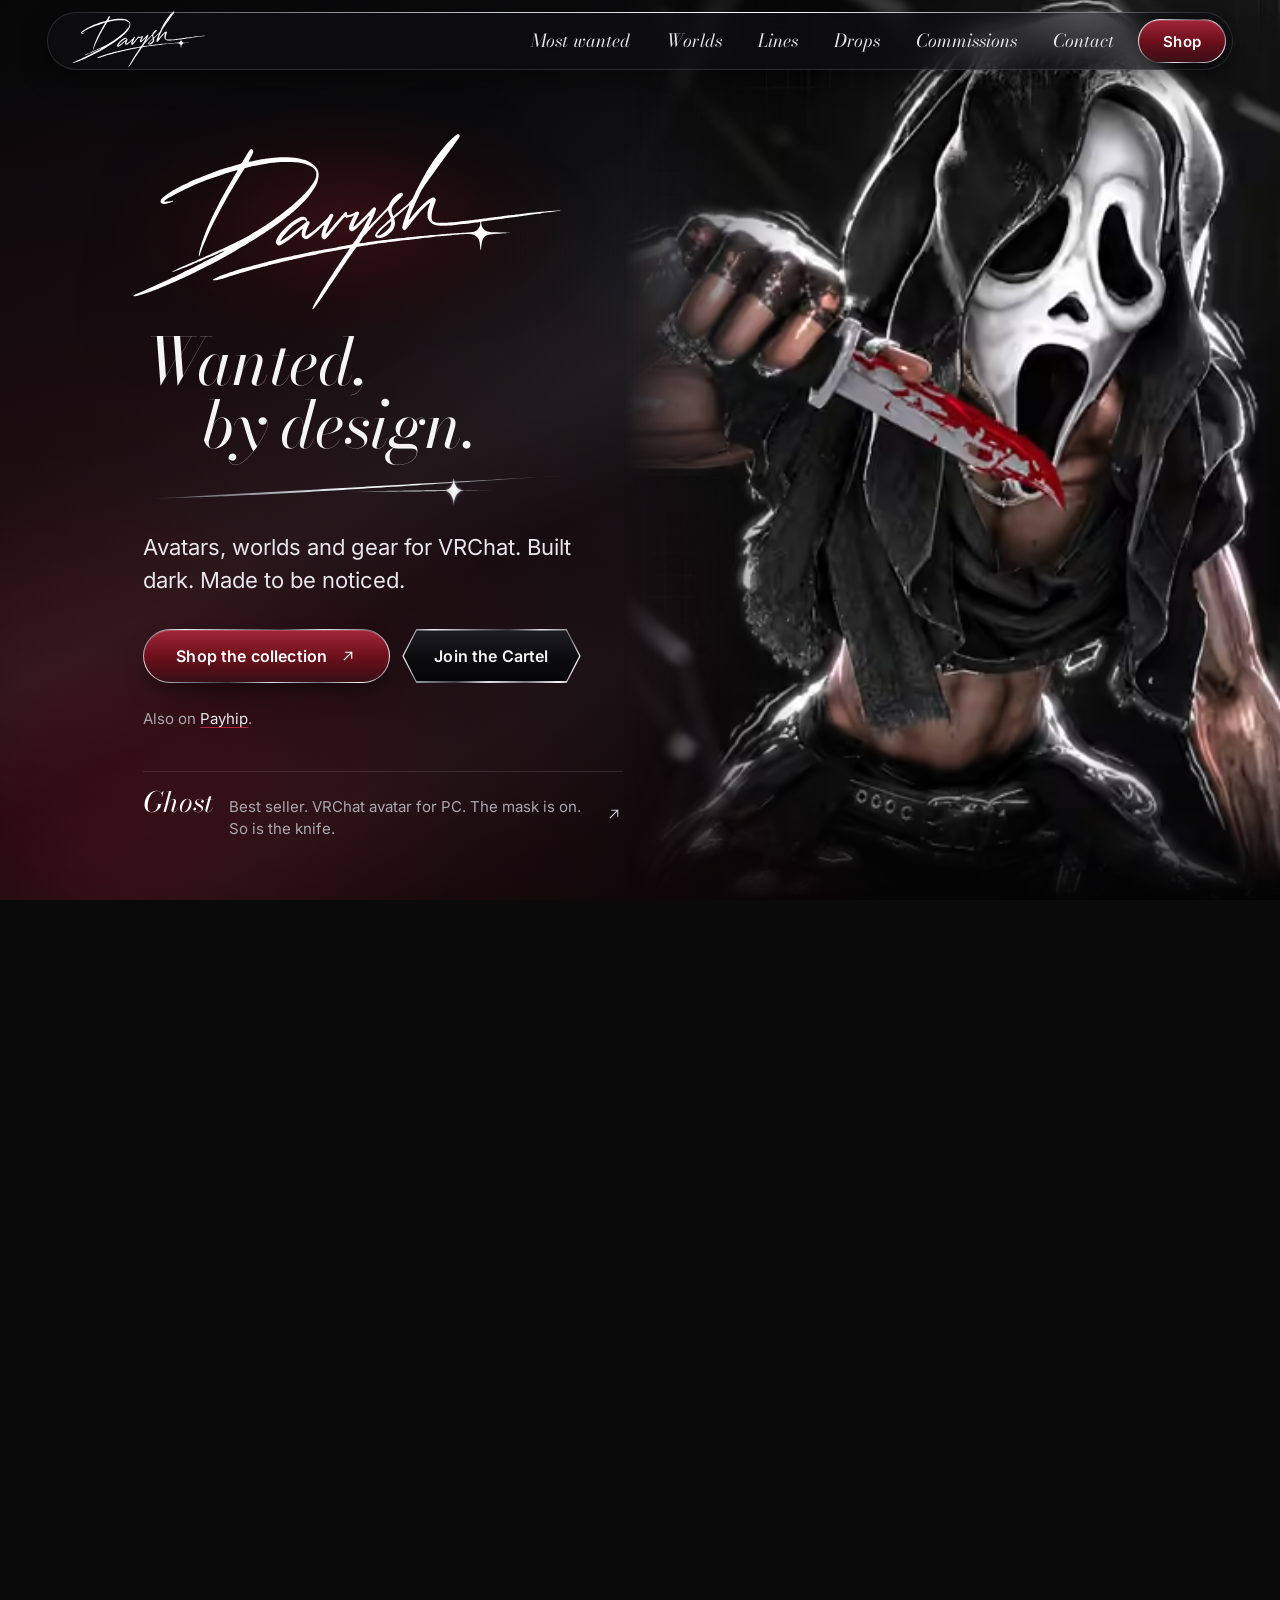
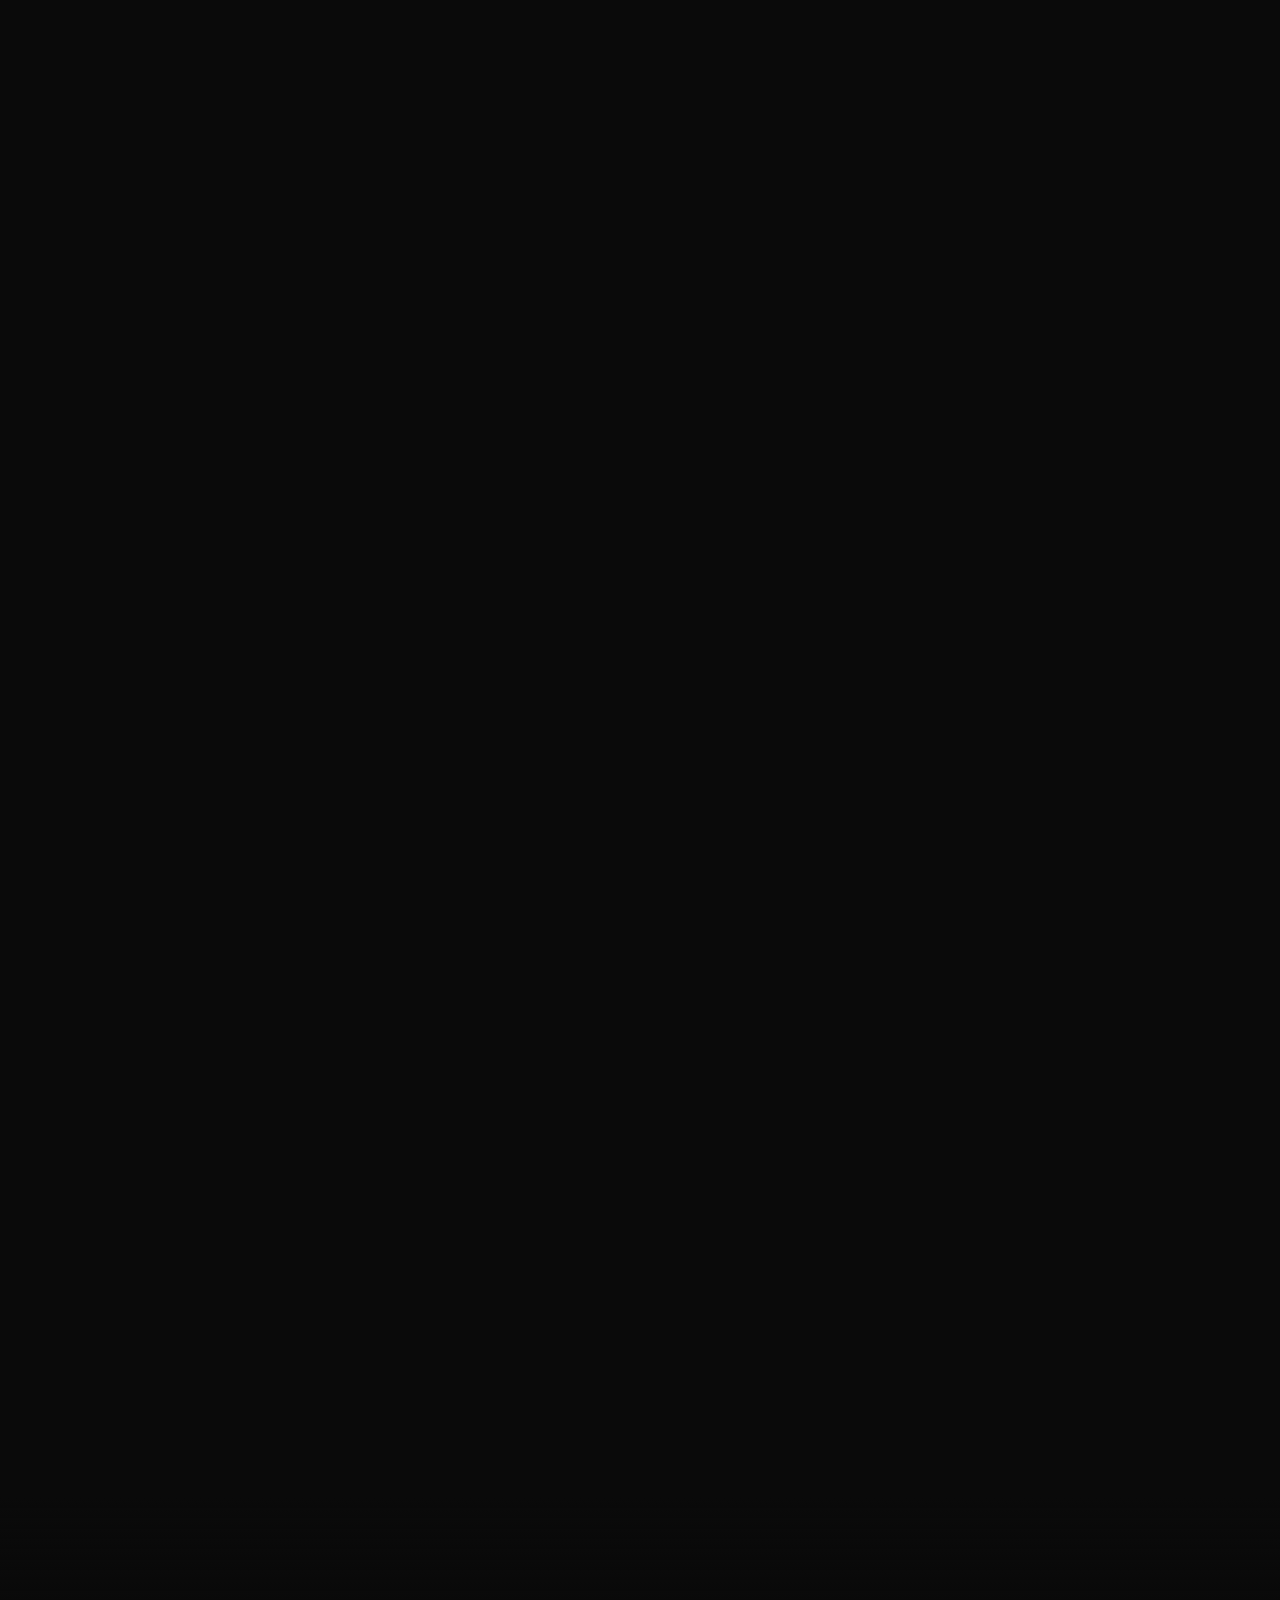
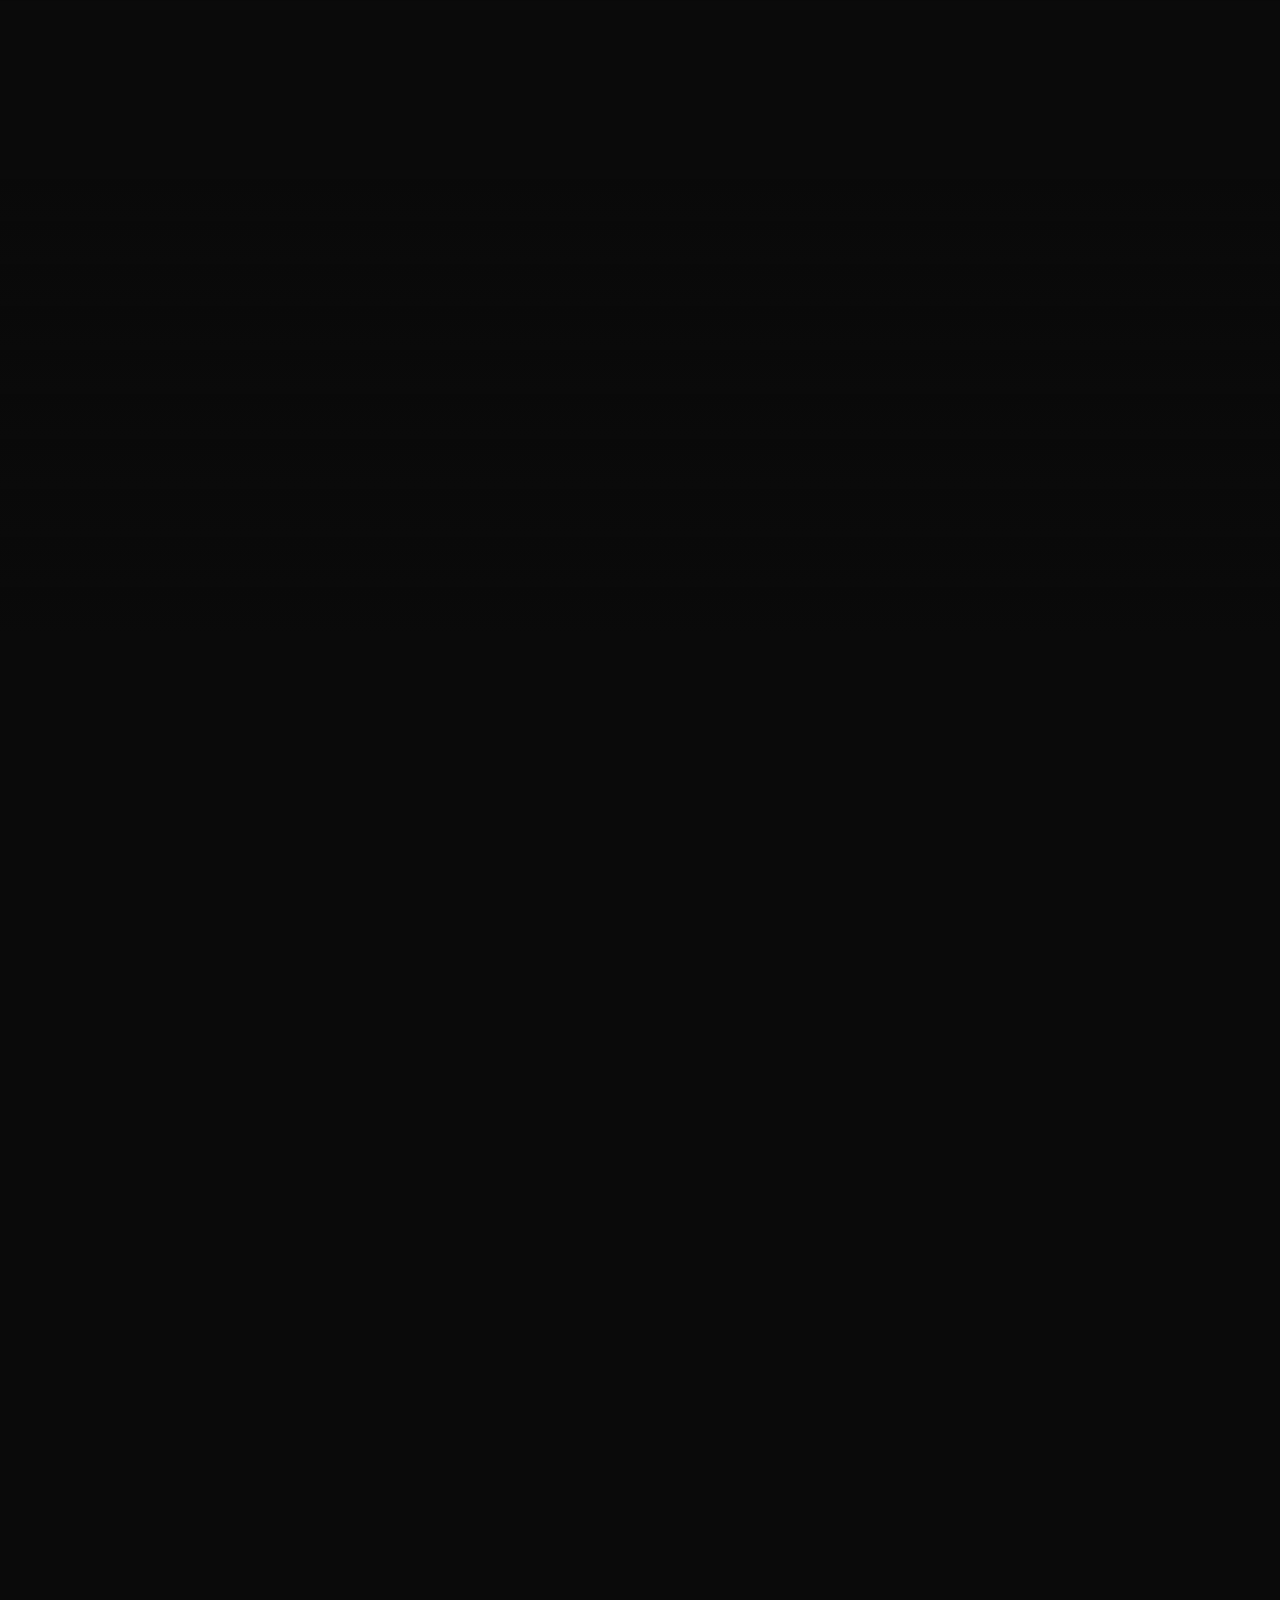
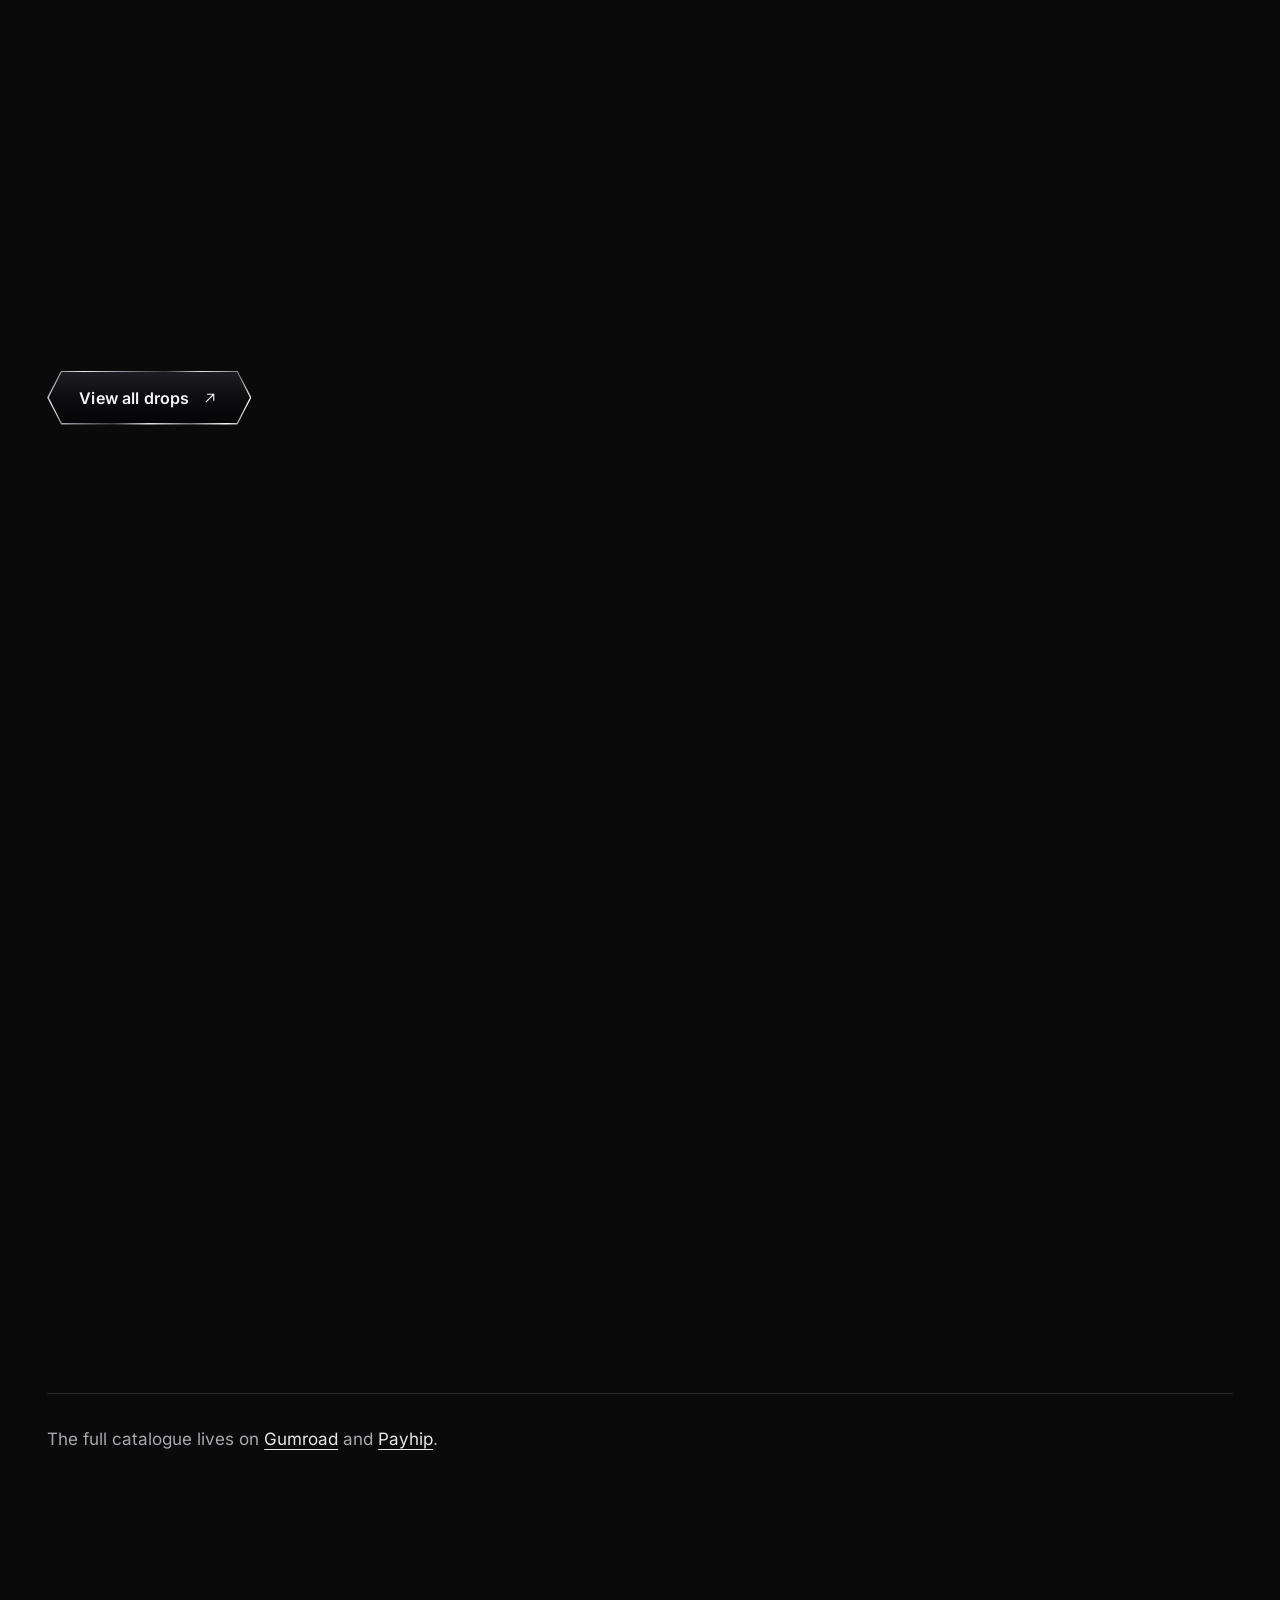
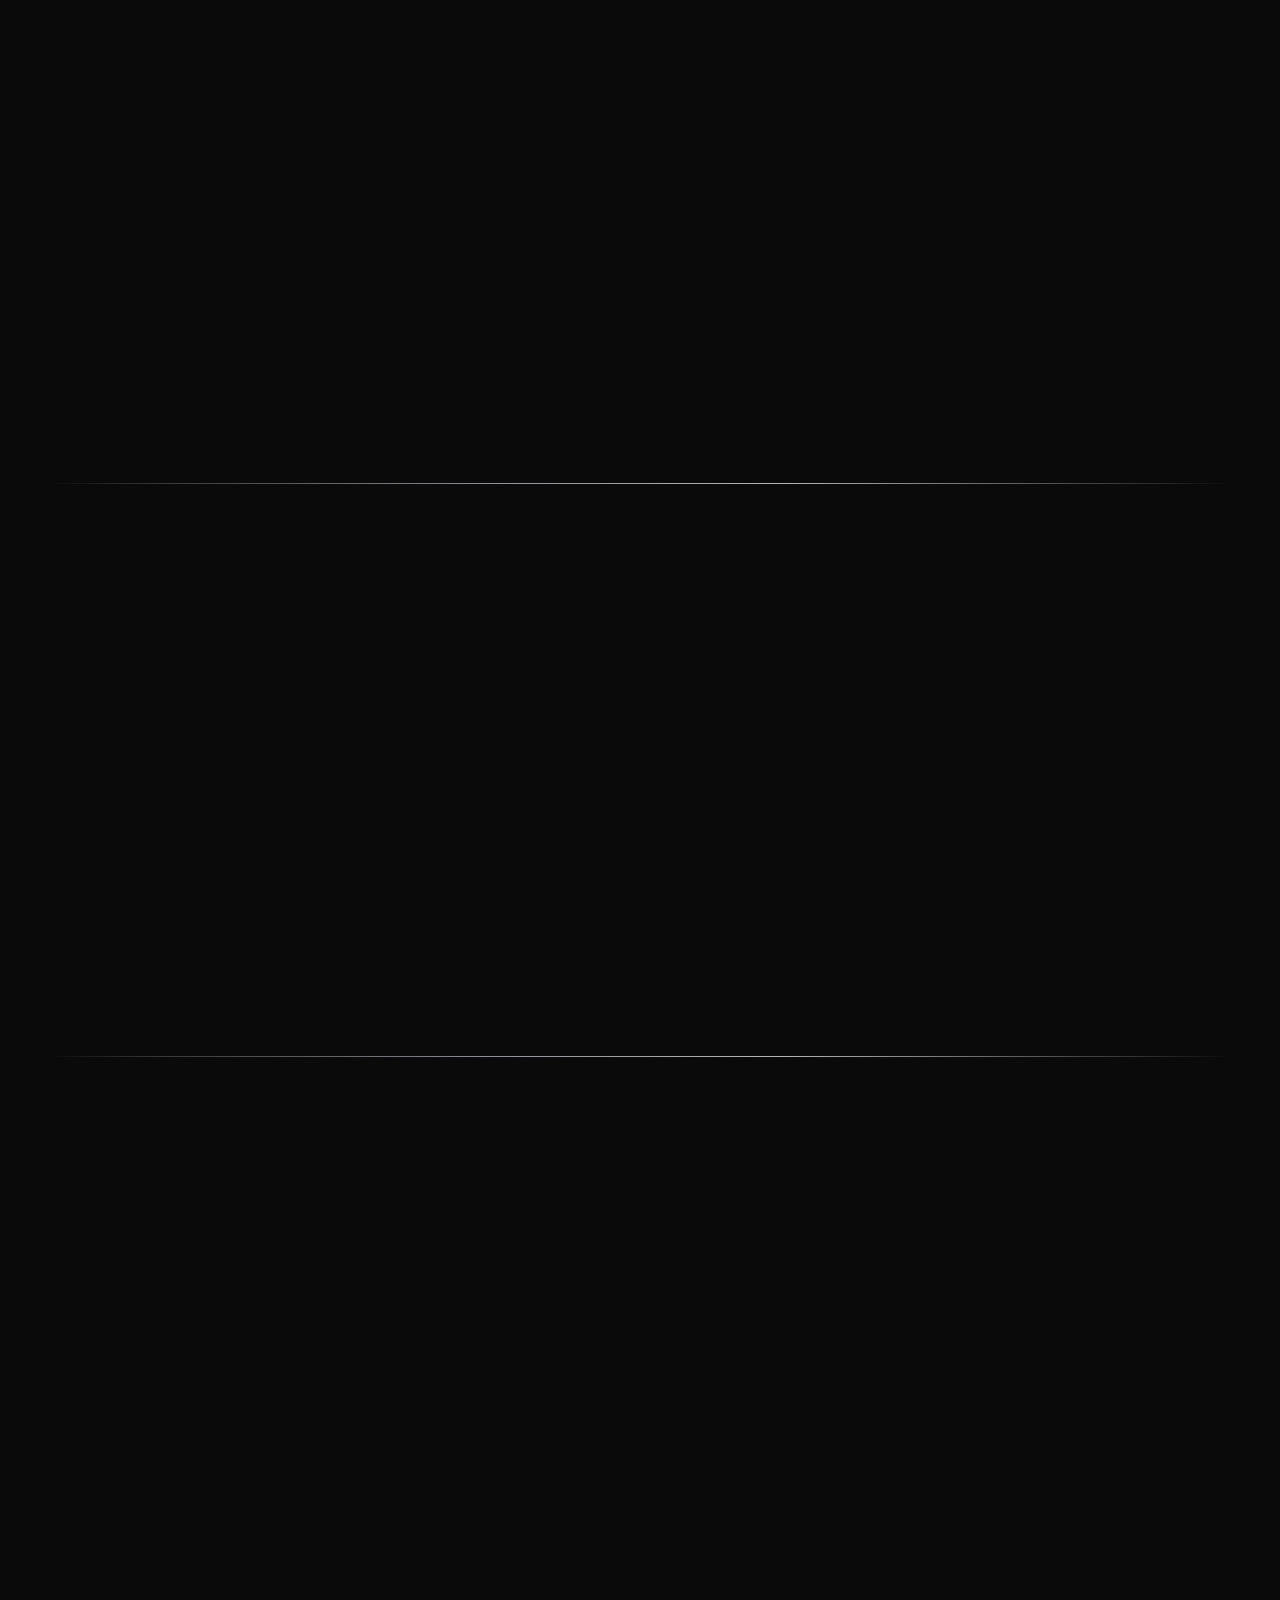
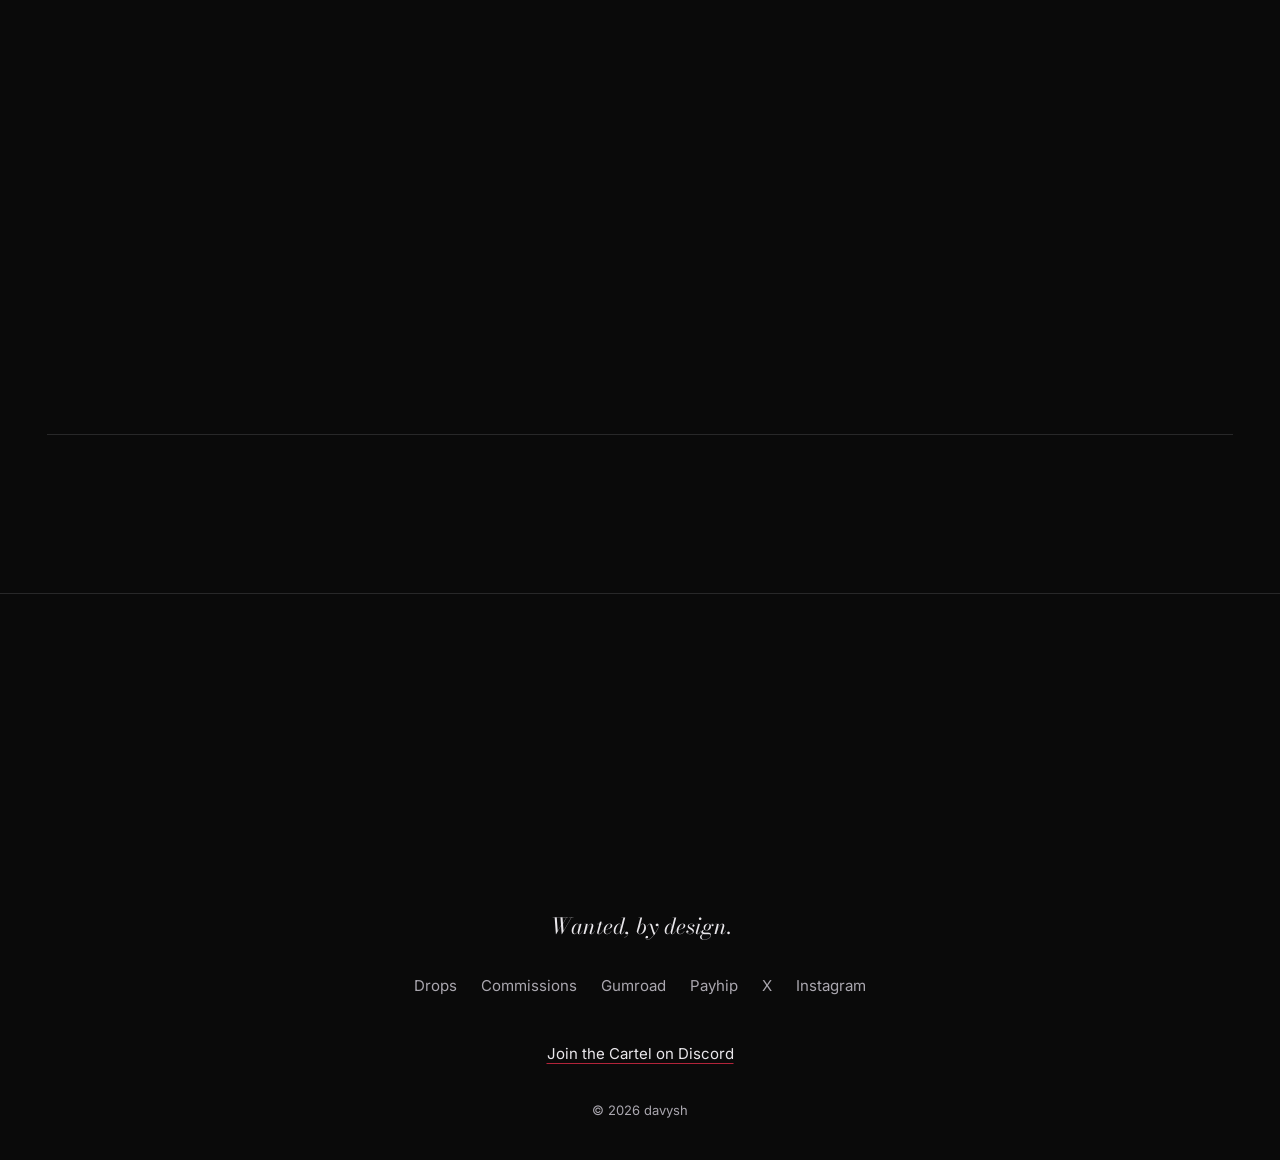
==== commit f597033b: "drops: update from the Gumroad storefront" ====
--- a/index.html
+++ b/index.html
@@ -200,10 +200,10 @@
       <p class="sec-lede">The newest pieces on the shelf. Straight to the store.</p>
     </div>
     <ul class="drop-grid" aria-label="Latest drops">
+        <li class="drop"><a class="drop-link" href="https://davysh.gumroad.com/l/SuiteGinza" rel="noopener" data-goatcounter-click="click-drop-suiteginza-home"><span class="drop-plate"><img src="/drops/img/suiteginza-eb126f81-720.webp" srcset="/drops/img/suiteginza-eb126f81-360.webp 360w, /drops/img/suiteginza-eb126f81-720.webp 600w" sizes="(min-width: 1100px) 300px, (min-width: 700px) 30vw, 46vw" width="600" height="600" alt="Suite Ginza" loading="lazy" decoding="async"></span><time class="drop-date" datetime="2026-11-09">9 Nov 2026</time><span class="drop-name">Suite Ginza</span><span class="drop-kind">Japanese Luxury Villa World</span></a></li>
         <li class="drop"><a class="drop-link" href="https://davysh.gumroad.com/l/slasher-vrchat-avatar" rel="noopener" data-goatcounter-click="click-drop-slasher-vrchat-avatar-home"><span class="drop-plate"><img src="/drops/img/slasher-vrchat-avatar-505f7751-720.webp" srcset="/drops/img/slasher-vrchat-avatar-505f7751-360.webp 360w, /drops/img/slasher-vrchat-avatar-505f7751-720.webp 600w" sizes="(min-width: 1100px) 300px, (min-width: 700px) 30vw, 46vw" width="600" height="600" alt="Slasher" loading="lazy" decoding="async"></span><time class="drop-date" datetime="2026-10-23">23 Oct 2026</time><span class="drop-name">Slasher</span><span class="drop-kind">VRChat Avatar</span></a></li>
         <li class="drop"><a class="drop-link" href="https://davysh.gumroad.com/l/SuiteNile" rel="noopener" data-goatcounter-click="click-drop-suitenile-home"><span class="drop-plate"><img src="/drops/img/suitenile-f93b896a-720.webp" srcset="/drops/img/suitenile-f93b896a-360.webp 360w, /drops/img/suitenile-f93b896a-720.webp 600w" sizes="(min-width: 1100px) 300px, (min-width: 700px) 30vw, 46vw" width="600" height="600" alt="Suite Nile" loading="lazy" decoding="async"></span><time class="drop-date" datetime="2026-10-18">18 Oct 2026</time><span class="drop-name">Suite Nile</span><span class="drop-kind">Egyptian Luxury Penthouse World</span></a></li>
         <li class="drop"><a class="drop-link" href="https://davysh.gumroad.com/l/ghost-vrchat-avatar" rel="noopener" data-goatcounter-click="click-drop-ghost-vrchat-avatar-home"><span class="drop-plate"><img src="/drops/img/ghost-vrchat-avatar-793eca69-720.webp" srcset="/drops/img/ghost-vrchat-avatar-793eca69-360.webp 360w, /drops/img/ghost-vrchat-avatar-793eca69-720.webp 600w" sizes="(min-width: 1100px) 300px, (min-width: 700px) 30vw, 46vw" width="600" height="600" alt="Ghost" loading="lazy" decoding="async"></span><time class="drop-date" datetime="2026-10-17">17 Oct 2026</time><span class="drop-name">Ghost</span><span class="drop-kind">VRChat Avatar</span></a></li>
-        <li class="drop"><a class="drop-link" href="https://davysh.gumroad.com/l/MASQUENOIR" rel="noopener" data-goatcounter-click="click-drop-masquenoir-home"><span class="drop-plate"><img src="/drops/img/masquenoir-8b733eca-720.webp" srcset="/drops/img/masquenoir-8b733eca-360.webp 360w, /drops/img/masquenoir-8b733eca-720.webp 600w" sizes="(min-width: 1100px) 300px, (min-width: 700px) 30vw, 46vw" width="600" height="600" alt="Masque Noir" loading="lazy" decoding="async"></span><time class="drop-date" datetime="2026-09-27">27 Sep 2026</time><span class="drop-name">Masque Noir</span><span class="drop-kind">Infernal Mask Collection for VRChat</span></a></li>
     </ul>
     <a class="btn btn-ghost drops-all" href="/drops/" data-goatcounter-click="click-drops-all-home">View all drops <svg class="ico" viewBox="0 0 24 24" width="18" height="18" aria-hidden="true" focusable="false"><path d="M7 17 17 7M9 7h8v8" fill="none" stroke="currentColor" stroke-width="1.5" stroke-linecap="square"/></svg></a>
   </section>
@@ -260,7 +260,7 @@
         <p>Started from zero in April 2026. One creator, one standard, and <a href="/drops/" data-goatcounter-click="click-drops-about">every drop on the record</a>.</p>
       </div>
       <!-- drops:stats:start -->
-      <ul class="about-facts" aria-label="On the record"><li><span class="fact-num">46</span><span class="fact-label">Drops since April 2026</span></li><li><span class="fact-num">11</span><span class="fact-label">Avatars</span></li><li><span class="fact-num">5</span><span class="fact-label">Worlds</span></li></ul>
+      <ul class="about-facts" aria-label="On the record"><li><span class="fact-num">47</span><span class="fact-label">Drops since April 2026</span></li><li><span class="fact-num">11</span><span class="fact-label">Avatars</span></li><li><span class="fact-num">6</span><span class="fact-label">Worlds</span></li></ul>
       <!-- drops:stats:end -->
     </div>
   </section>
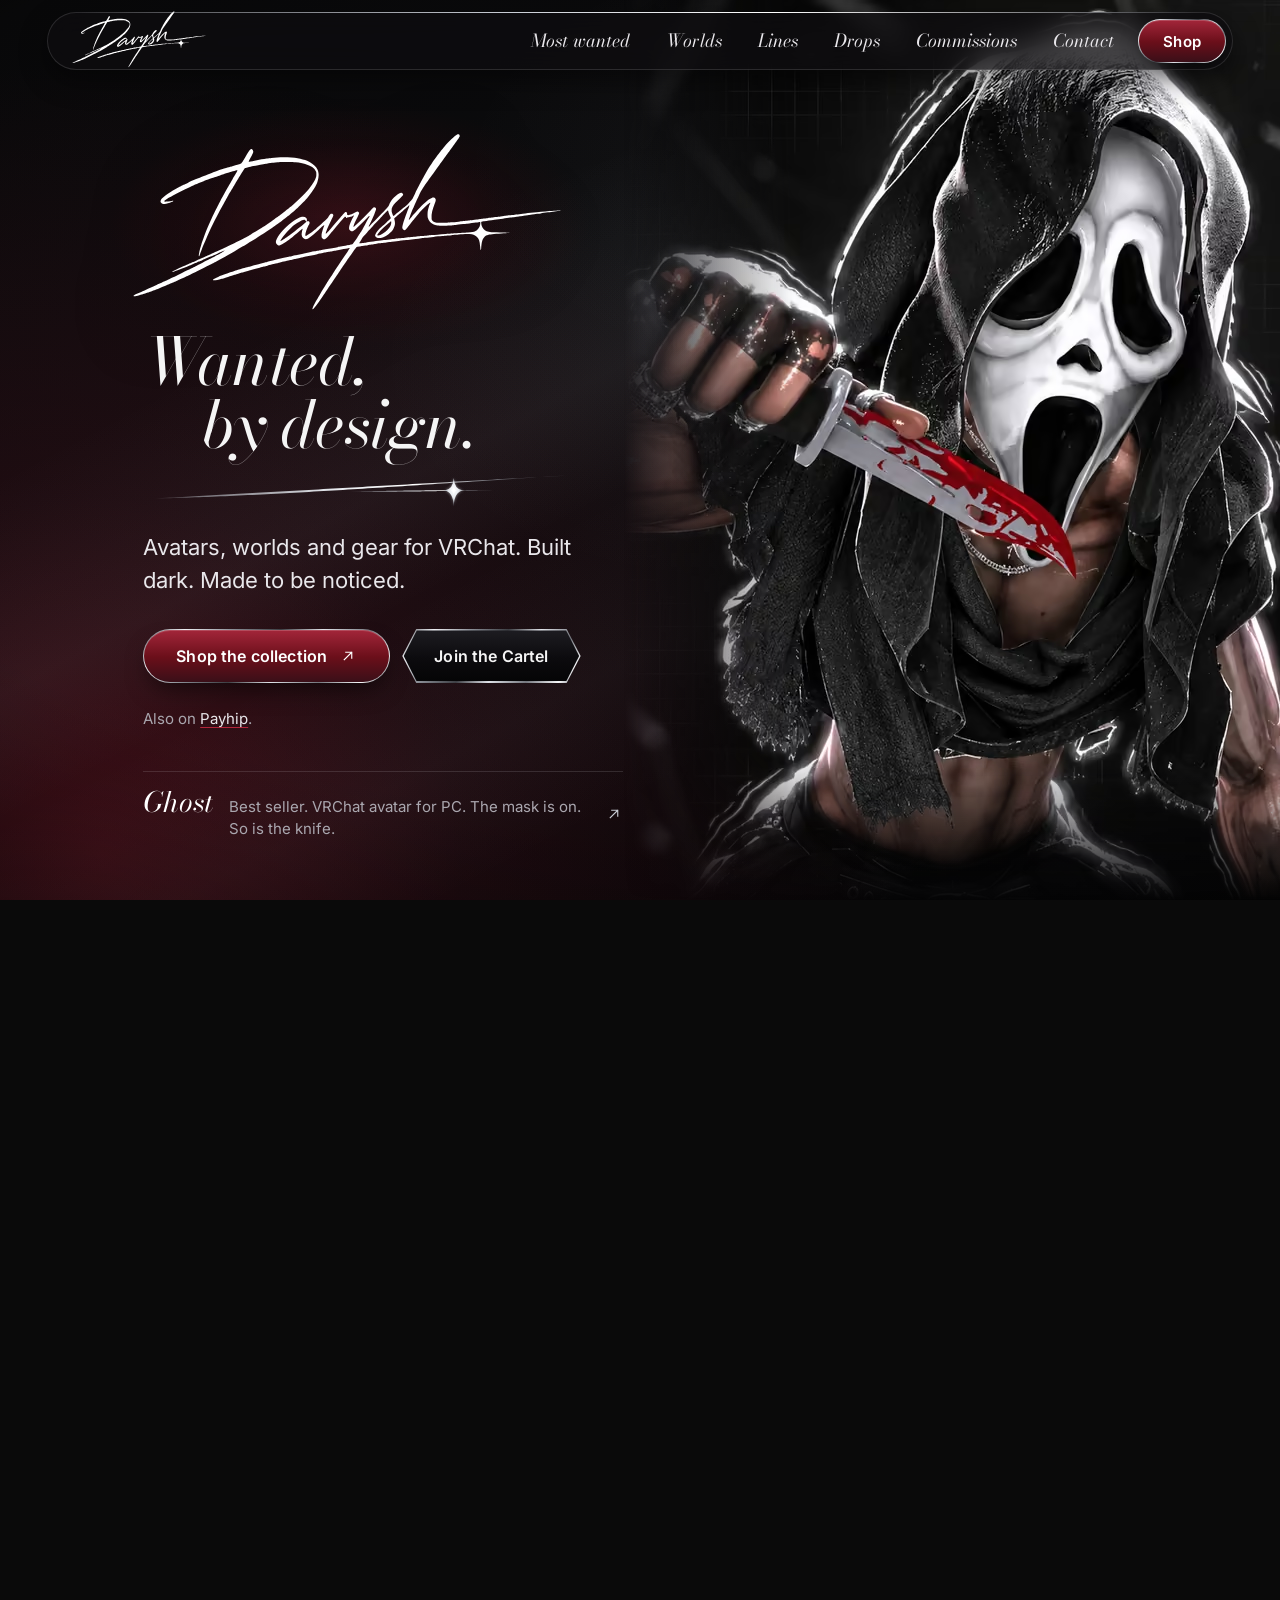
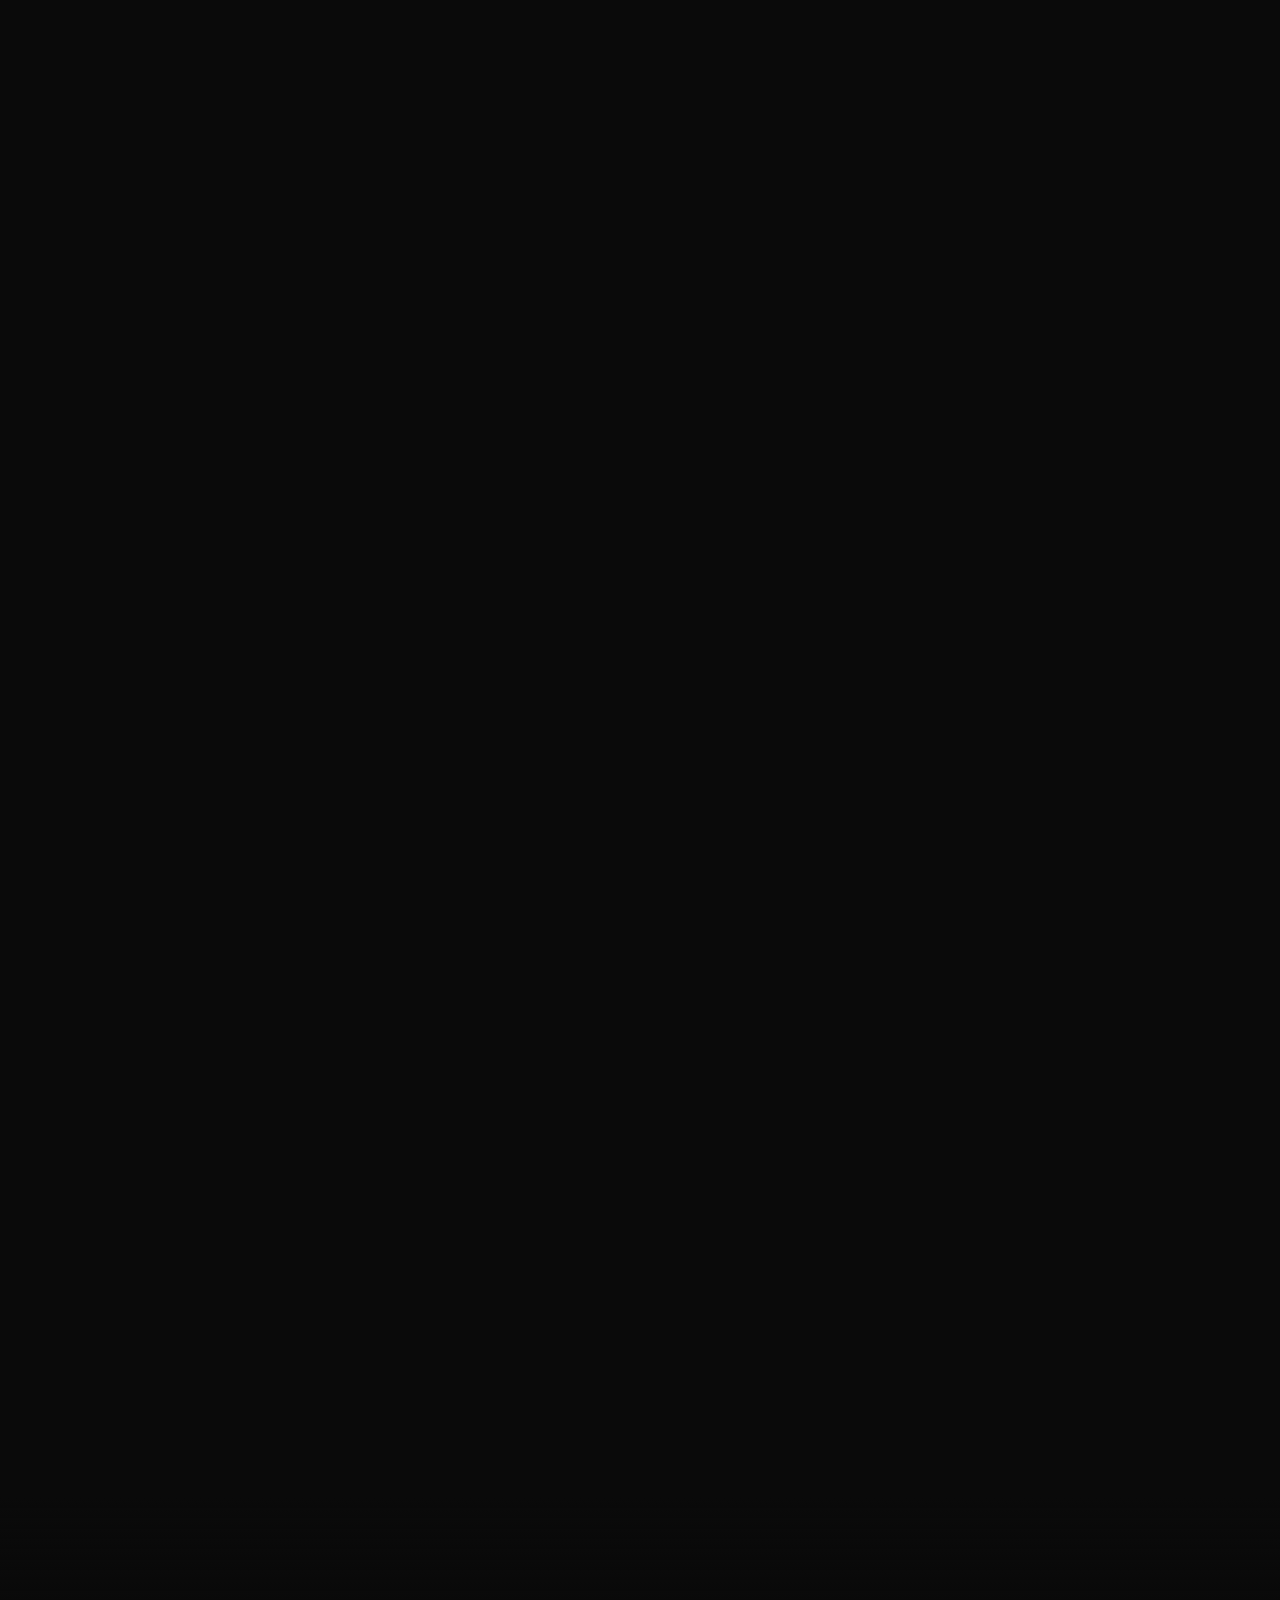
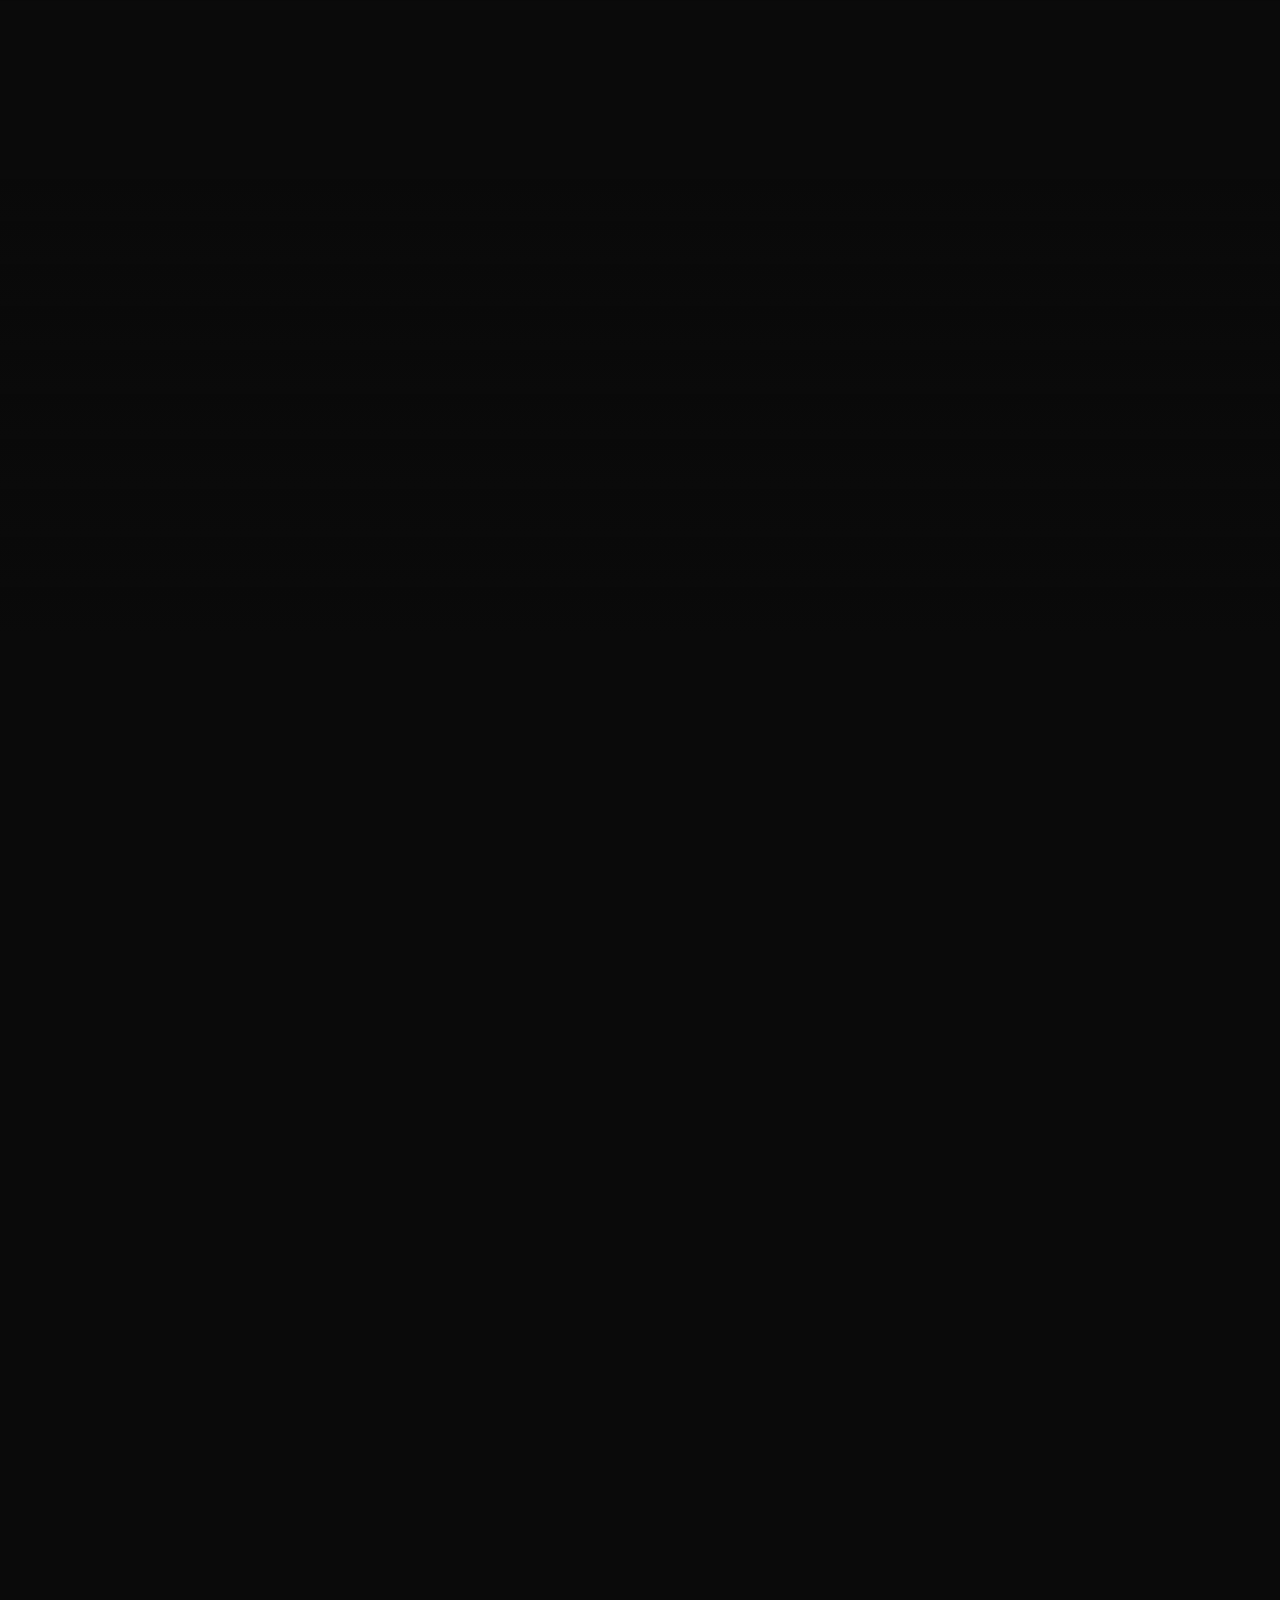
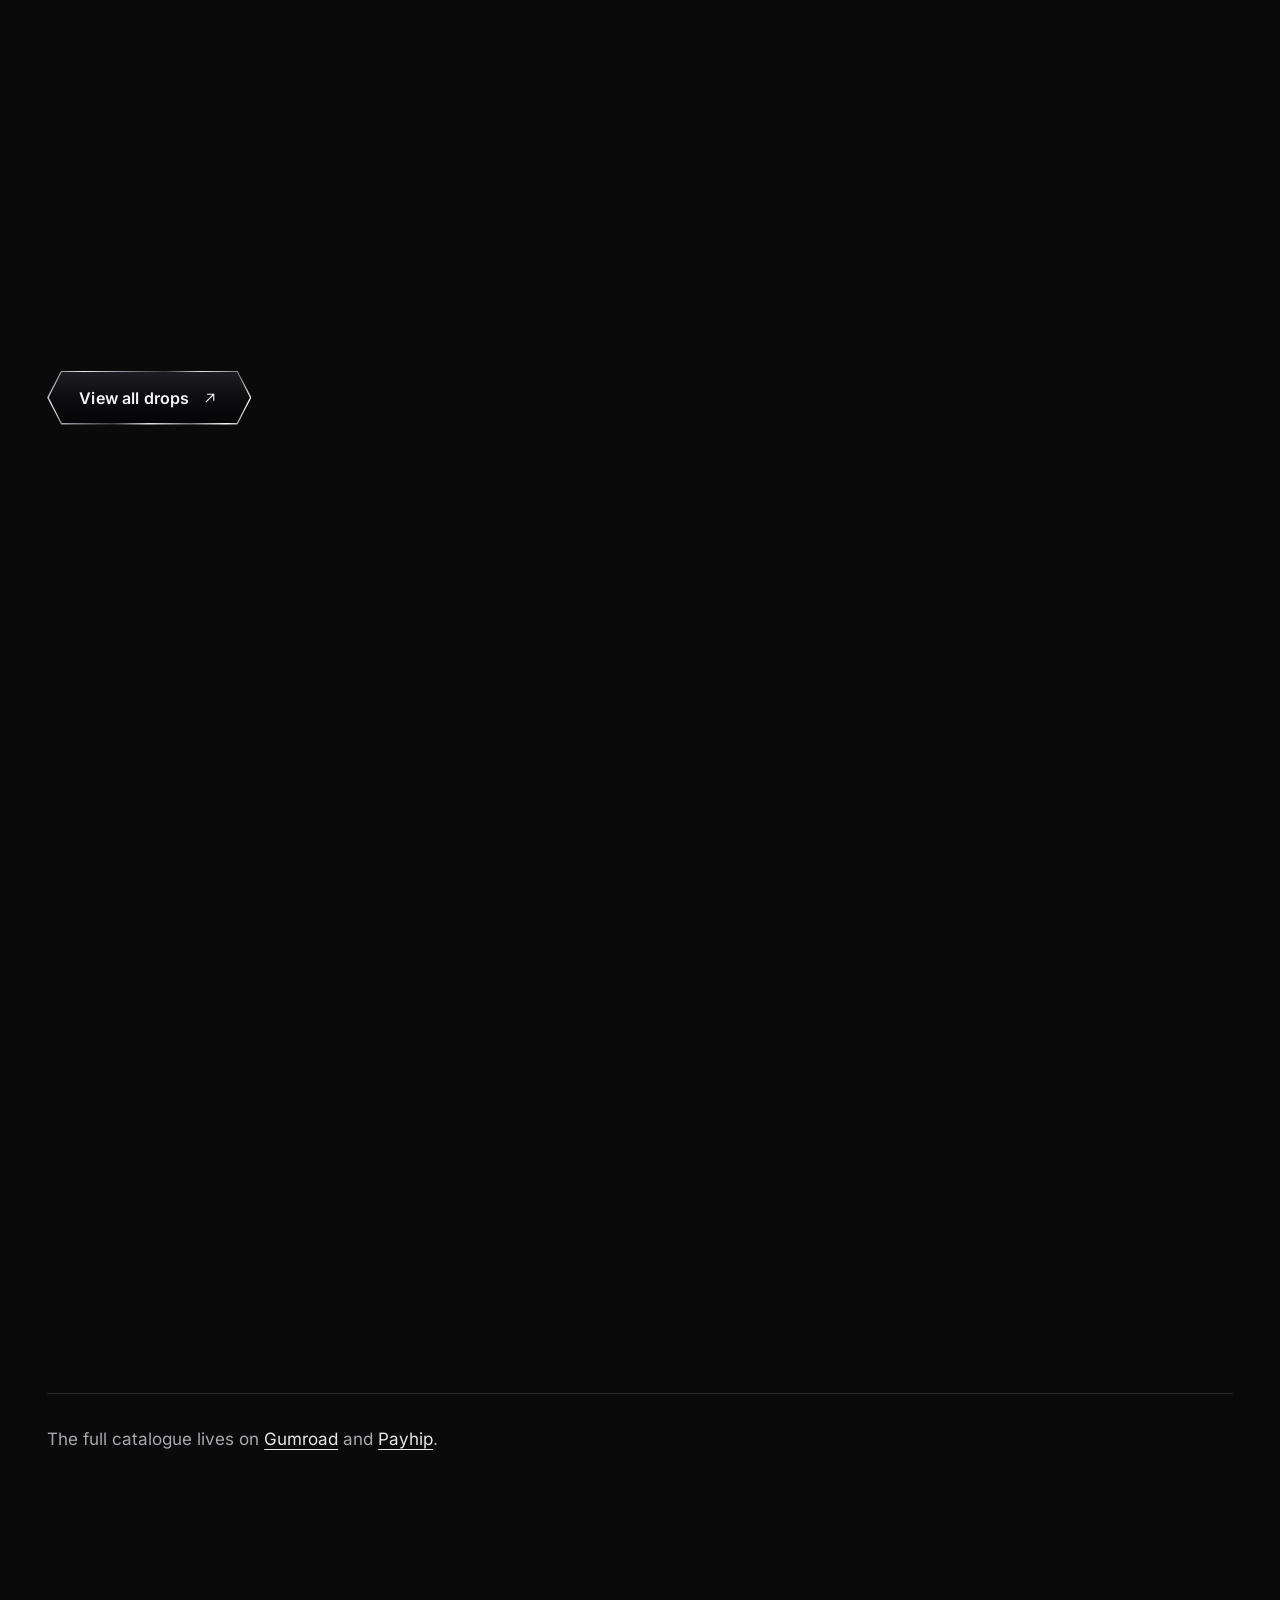
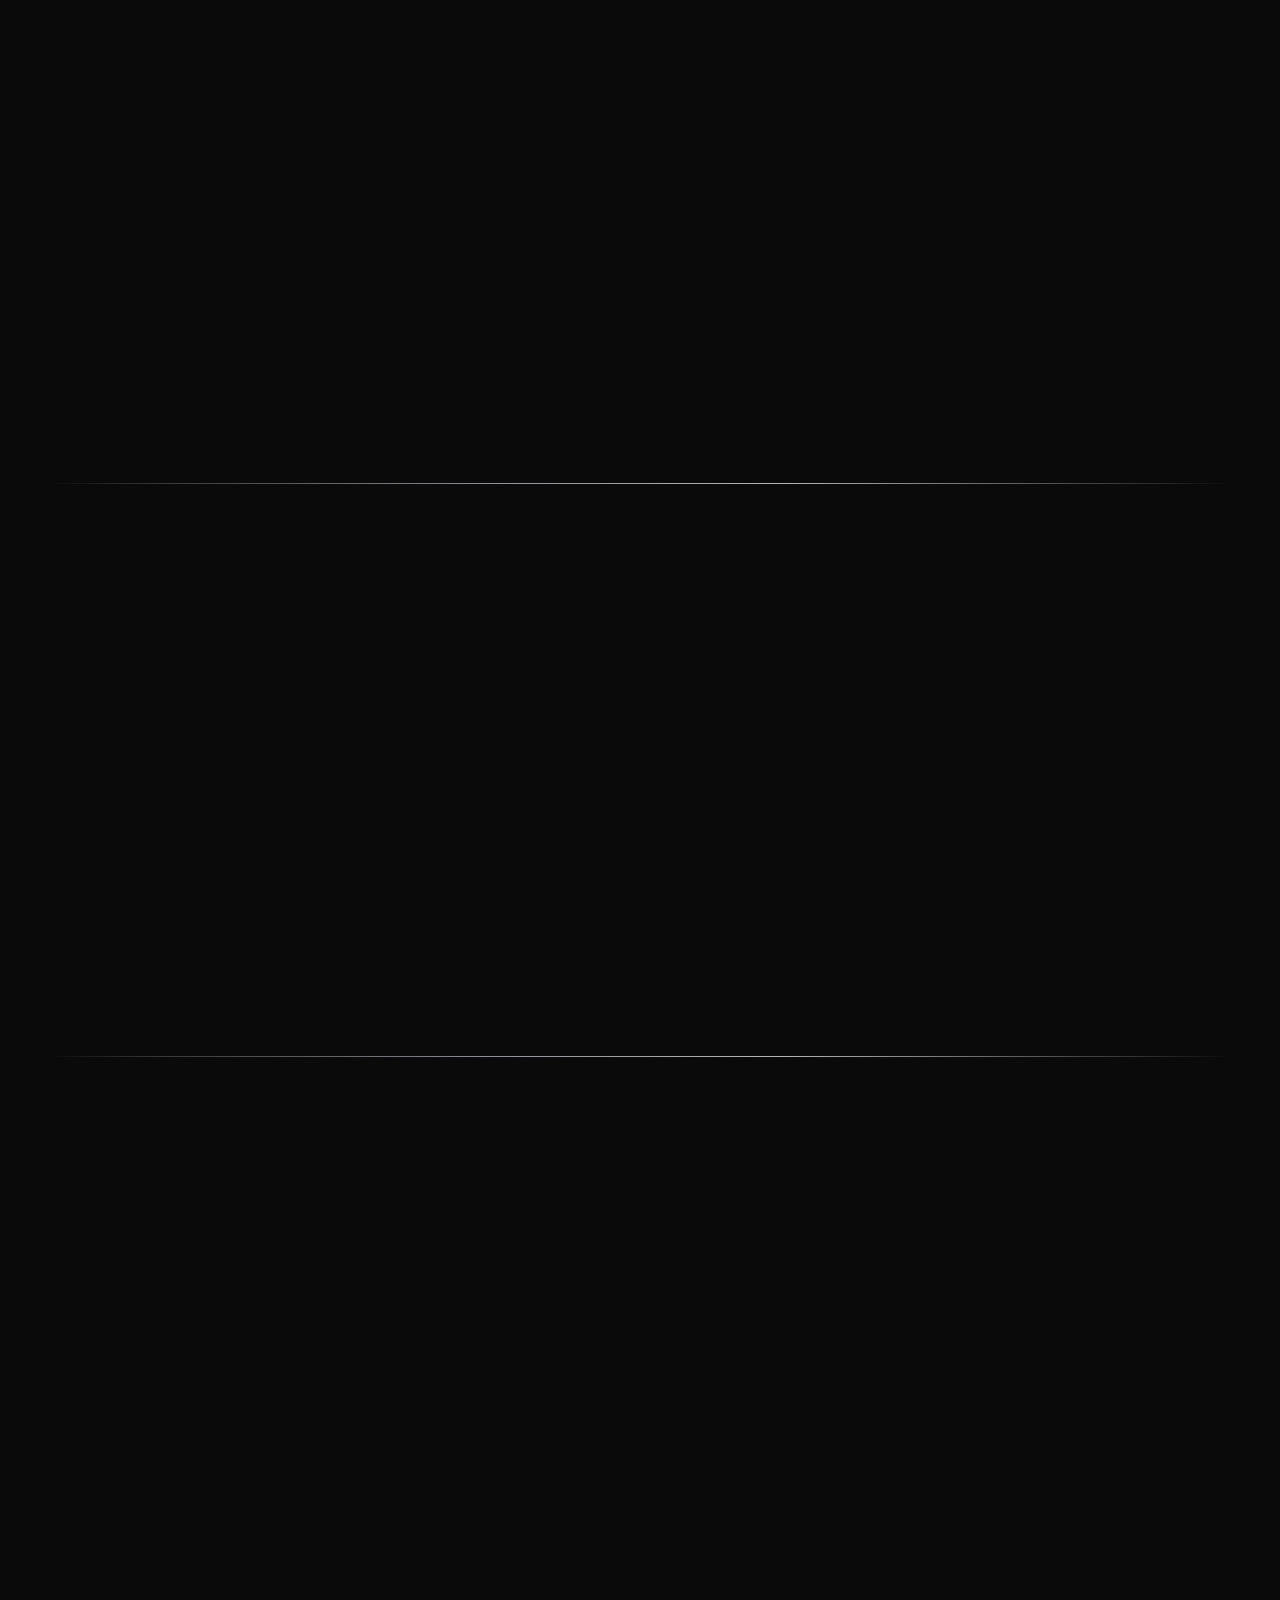
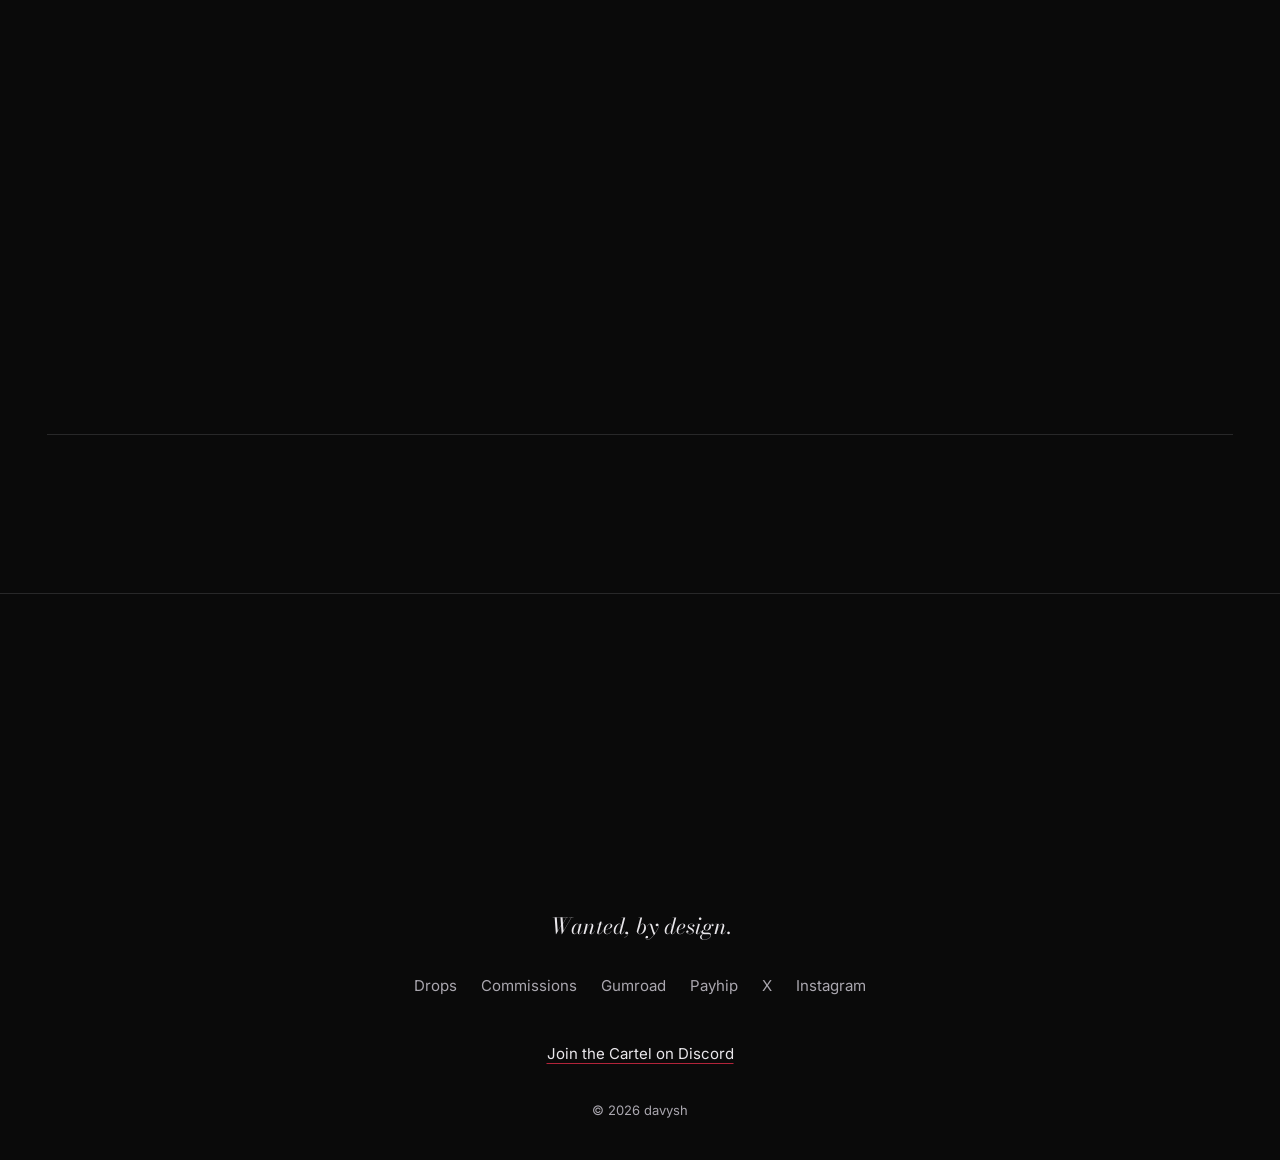
==== commit 44e5cfa2: "drops: update from the Gumroad storefront" ====
--- a/index.html
+++ b/index.html
@@ -201,9 +201,9 @@
     </div>
     <ul class="drop-grid" aria-label="Latest drops">
         <li class="drop"><a class="drop-link" href="https://davysh.gumroad.com/l/SuiteGinza" rel="noopener" data-goatcounter-click="click-drop-suiteginza-home"><span class="drop-plate"><img src="/drops/img/suiteginza-eb126f81-720.webp" srcset="/drops/img/suiteginza-eb126f81-360.webp 360w, /drops/img/suiteginza-eb126f81-720.webp 600w" sizes="(min-width: 1100px) 300px, (min-width: 700px) 30vw, 46vw" width="600" height="600" alt="Suite Ginza" loading="lazy" decoding="async"></span><time class="drop-date" datetime="2026-11-09">9 Nov 2026</time><span class="drop-name">Suite Ginza</span><span class="drop-kind">Japanese Luxury Villa World</span></a></li>
+        <li class="drop"><a class="drop-link" href="https://davysh.gumroad.com/l/Monolith" rel="noopener" data-goatcounter-click="click-drop-monolith-home"><span class="drop-plate"><img src="/drops/img/monolith-ea8b3540-720.webp" srcset="/drops/img/monolith-ea8b3540-360.webp 360w, /drops/img/monolith-ea8b3540-720.webp 600w" sizes="(min-width: 1100px) 300px, (min-width: 700px) 30vw, 46vw" width="600" height="600" alt="Monolith" loading="lazy" decoding="async"></span><time class="drop-date" datetime="2026-11-06">6 Nov 2026</time><span class="drop-name">Monolith</span><span class="drop-kind">Brutalist Villa World</span></a></li>
         <li class="drop"><a class="drop-link" href="https://davysh.gumroad.com/l/slasher-vrchat-avatar" rel="noopener" data-goatcounter-click="click-drop-slasher-vrchat-avatar-home"><span class="drop-plate"><img src="/drops/img/slasher-vrchat-avatar-505f7751-720.webp" srcset="/drops/img/slasher-vrchat-avatar-505f7751-360.webp 360w, /drops/img/slasher-vrchat-avatar-505f7751-720.webp 600w" sizes="(min-width: 1100px) 300px, (min-width: 700px) 30vw, 46vw" width="600" height="600" alt="Slasher" loading="lazy" decoding="async"></span><time class="drop-date" datetime="2026-10-23">23 Oct 2026</time><span class="drop-name">Slasher</span><span class="drop-kind">VRChat Avatar</span></a></li>
         <li class="drop"><a class="drop-link" href="https://davysh.gumroad.com/l/SuiteNile" rel="noopener" data-goatcounter-click="click-drop-suitenile-home"><span class="drop-plate"><img src="/drops/img/suitenile-f93b896a-720.webp" srcset="/drops/img/suitenile-f93b896a-360.webp 360w, /drops/img/suitenile-f93b896a-720.webp 600w" sizes="(min-width: 1100px) 300px, (min-width: 700px) 30vw, 46vw" width="600" height="600" alt="Suite Nile" loading="lazy" decoding="async"></span><time class="drop-date" datetime="2026-10-18">18 Oct 2026</time><span class="drop-name">Suite Nile</span><span class="drop-kind">Egyptian Luxury Penthouse World</span></a></li>
-        <li class="drop"><a class="drop-link" href="https://davysh.gumroad.com/l/ghost-vrchat-avatar" rel="noopener" data-goatcounter-click="click-drop-ghost-vrchat-avatar-home"><span class="drop-plate"><img src="/drops/img/ghost-vrchat-avatar-793eca69-720.webp" srcset="/drops/img/ghost-vrchat-avatar-793eca69-360.webp 360w, /drops/img/ghost-vrchat-avatar-793eca69-720.webp 600w" sizes="(min-width: 1100px) 300px, (min-width: 700px) 30vw, 46vw" width="600" height="600" alt="Ghost" loading="lazy" decoding="async"></span><time class="drop-date" datetime="2026-10-17">17 Oct 2026</time><span class="drop-name">Ghost</span><span class="drop-kind">VRChat Avatar</span></a></li>
     </ul>
     <a class="btn btn-ghost drops-all" href="/drops/" data-goatcounter-click="click-drops-all-home">View all drops <svg class="ico" viewBox="0 0 24 24" width="18" height="18" aria-hidden="true" focusable="false"><path d="M7 17 17 7M9 7h8v8" fill="none" stroke="currentColor" stroke-width="1.5" stroke-linecap="square"/></svg></a>
   </section>
@@ -260,7 +260,7 @@
         <p>Started from zero in April 2026. One creator, one standard, and <a href="/drops/" data-goatcounter-click="click-drops-about">every drop on the record</a>.</p>
       </div>
       <!-- drops:stats:start -->
-      <ul class="about-facts" aria-label="On the record"><li><span class="fact-num">47</span><span class="fact-label">Drops since April 2026</span></li><li><span class="fact-num">11</span><span class="fact-label">Avatars</span></li><li><span class="fact-num">6</span><span class="fact-label">Worlds</span></li></ul>
+      <ul class="about-facts" aria-label="On the record"><li><span class="fact-num">48</span><span class="fact-label">Drops since April 2026</span></li><li><span class="fact-num">11</span><span class="fact-label">Avatars</span></li><li><span class="fact-num">7</span><span class="fact-label">Worlds</span></li></ul>
       <!-- drops:stats:end -->
     </div>
   </section>
